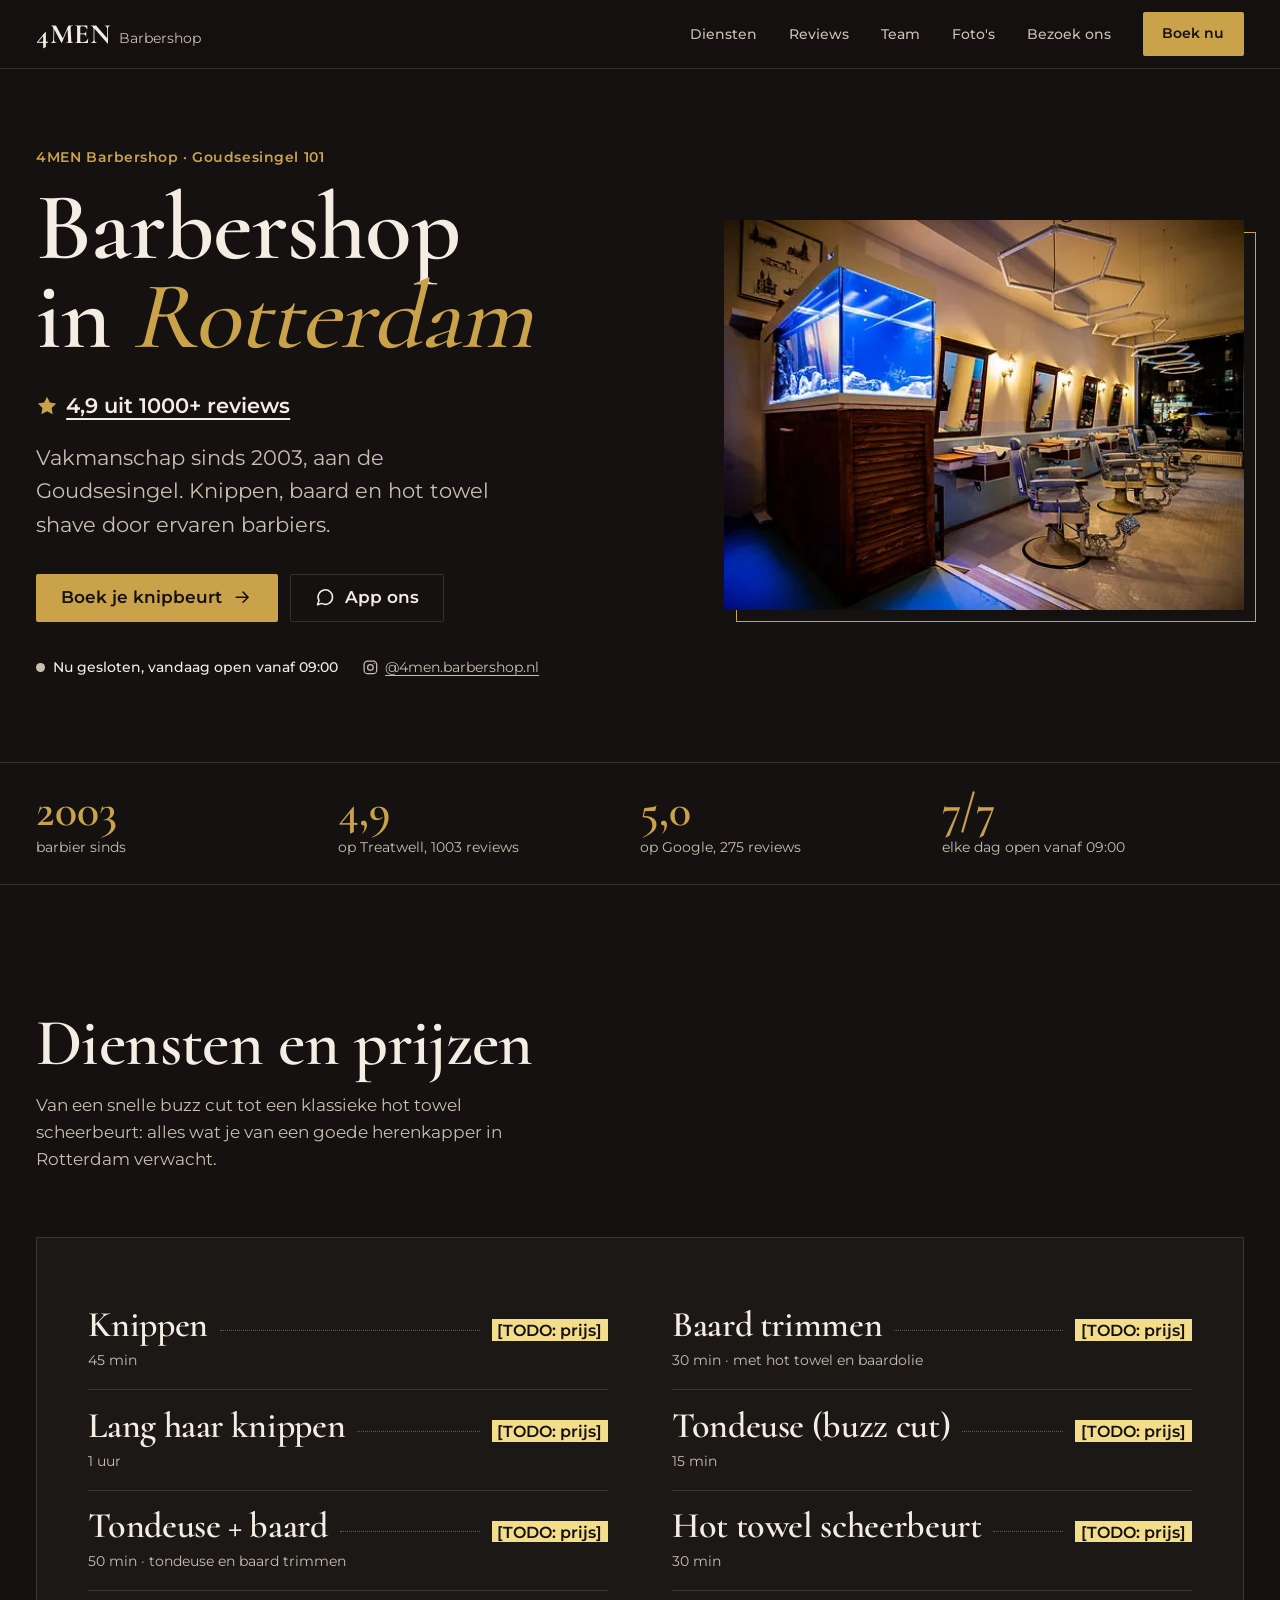
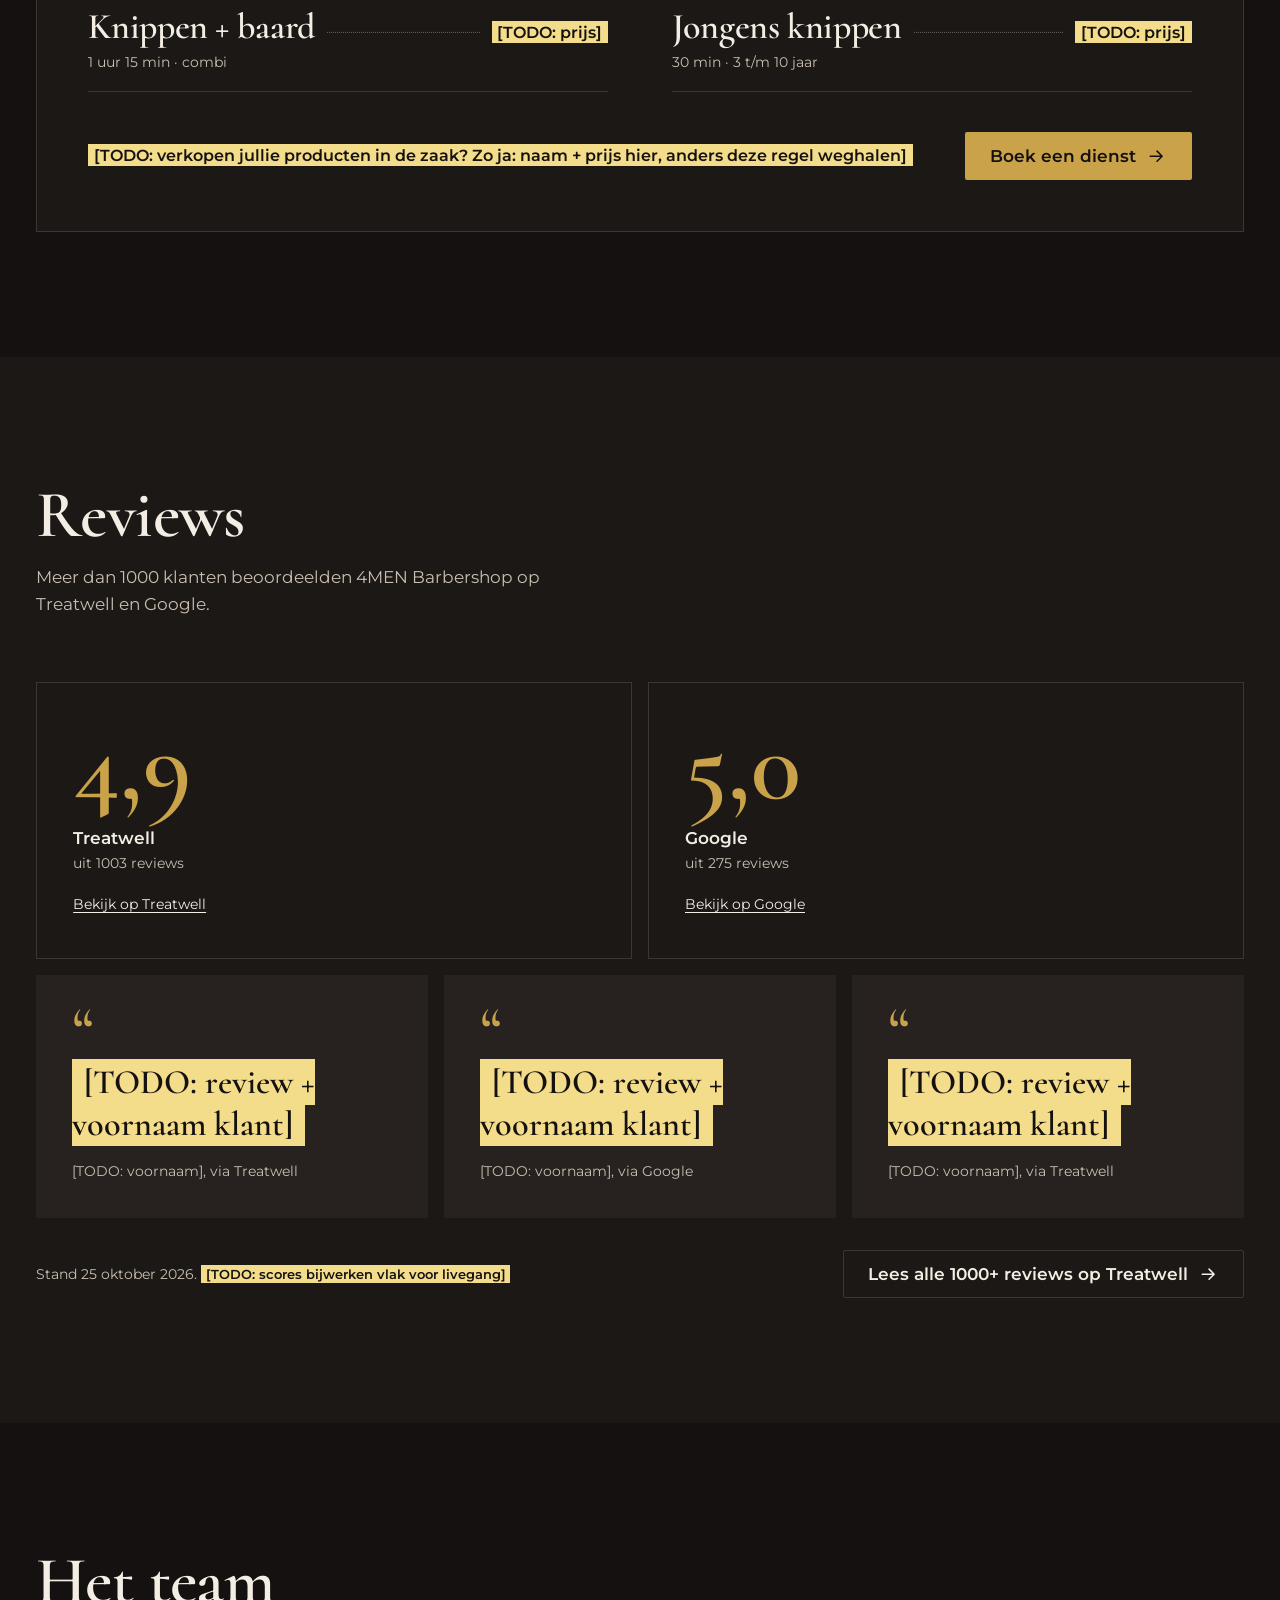
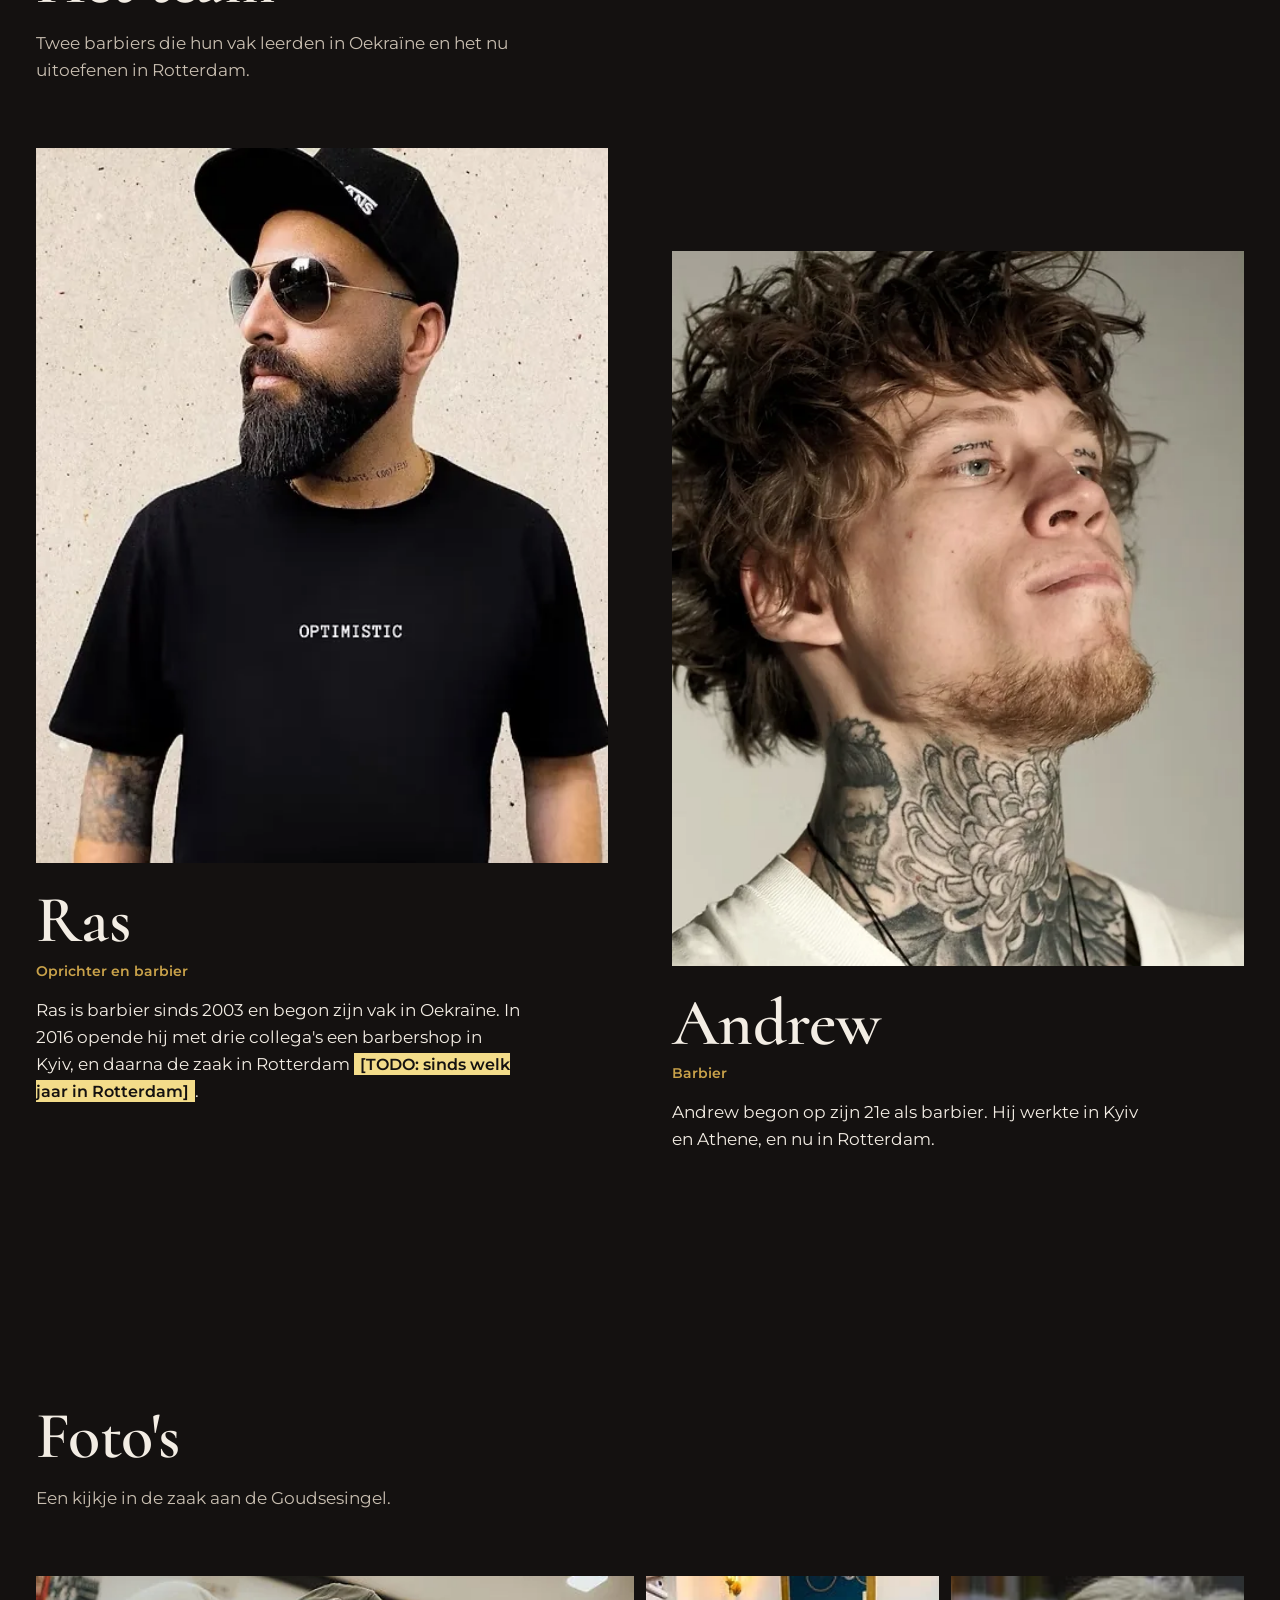
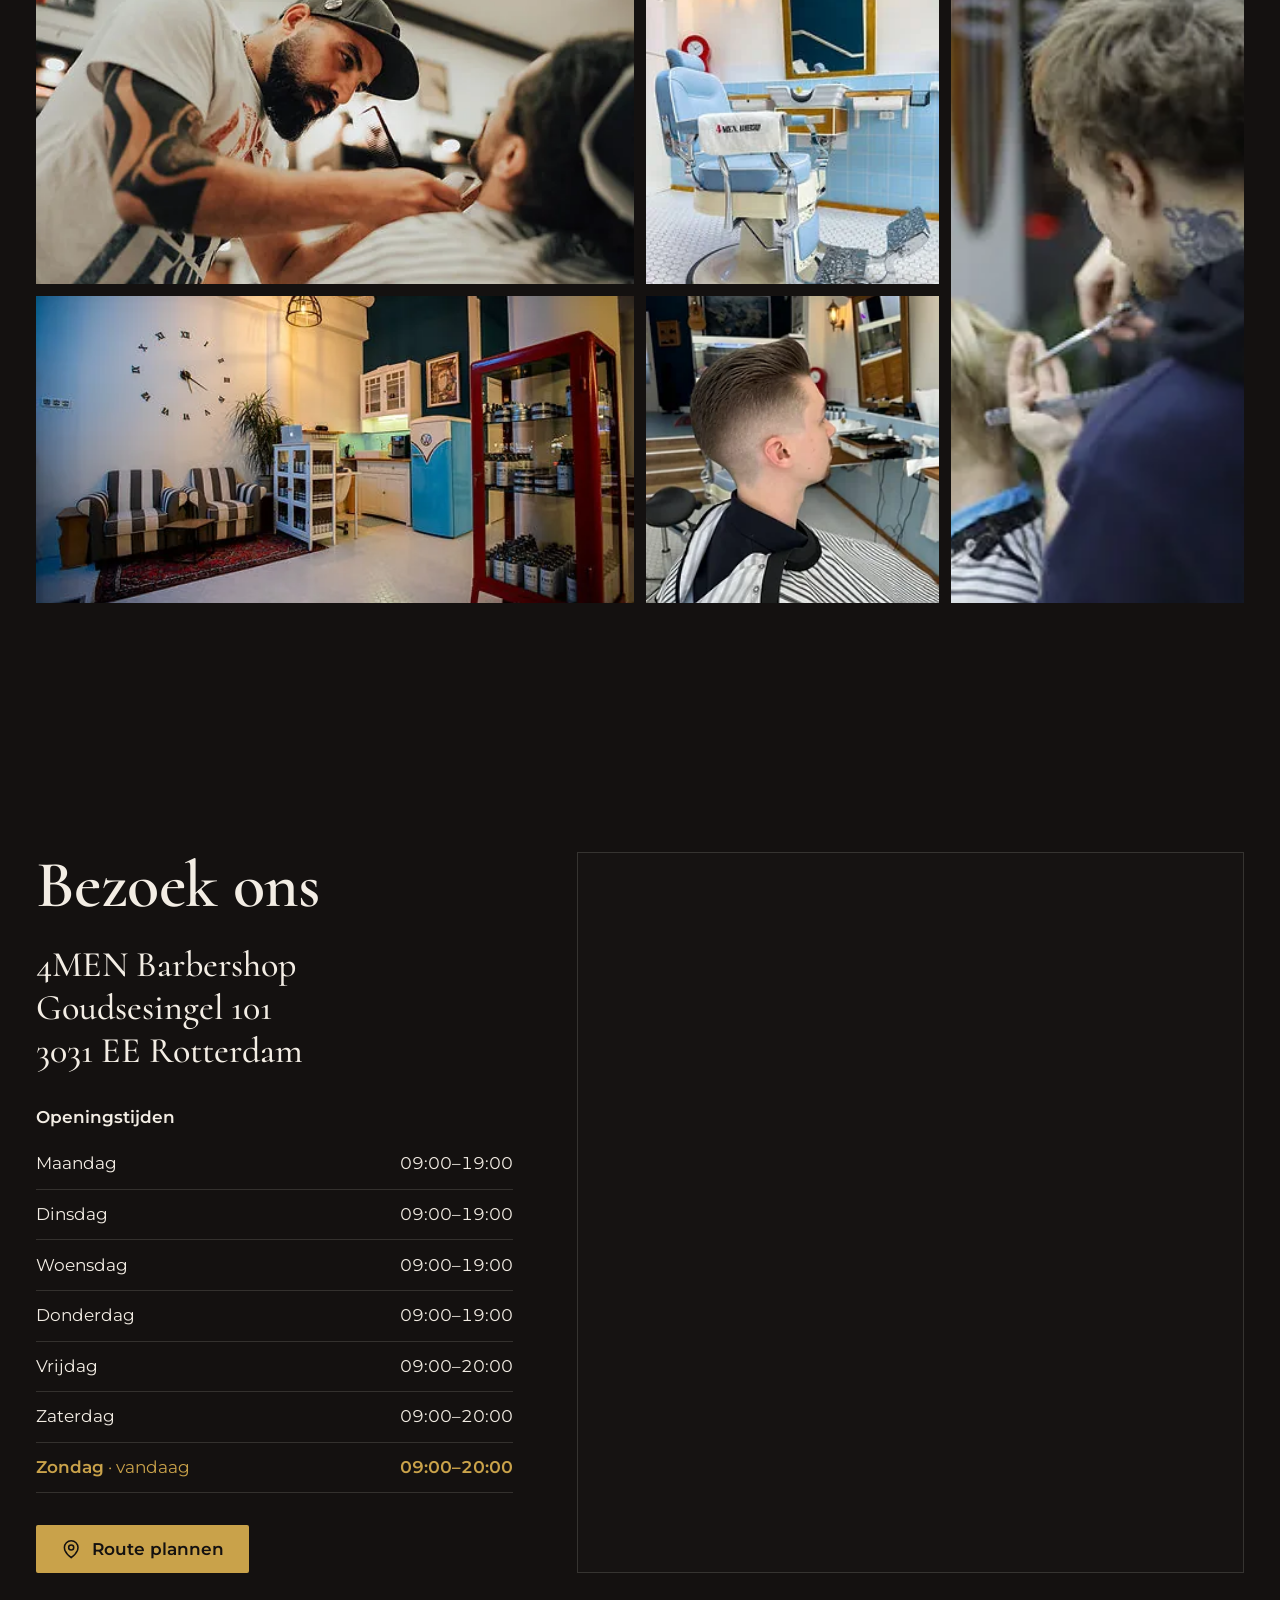
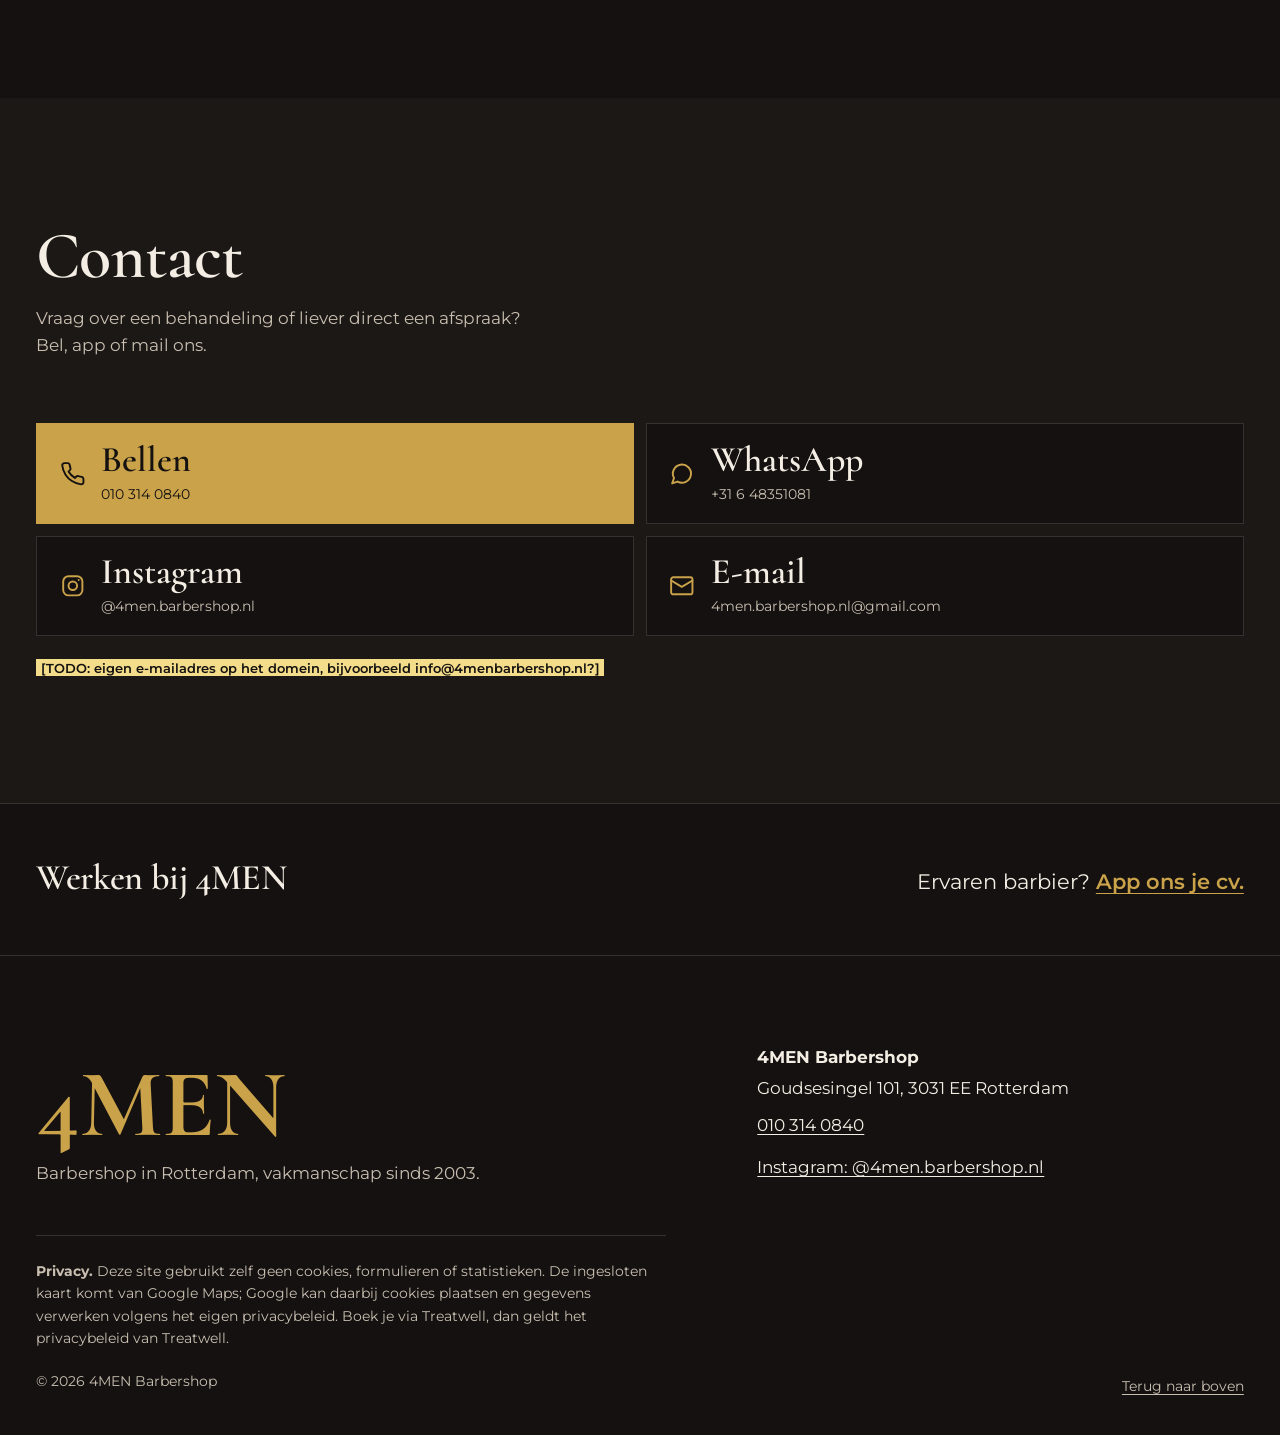
==== 4men-barbershop/index.html @ 7f497d45 "Add 4MEN Barbershop one-pager (dark/gold, static, Dutch, noindex) New standalone site for 4MEN Barbe" ====
<!doctype html>
<html lang="nl">
<head>
<meta charset="utf-8">
<meta name="viewport" content="width=device-width, initial-scale=1">
<!-- DEMO: verwijder deze regel pas als de eigenaar akkoord is en de site live gaat op 4menbarbershop.nl -->
<meta name="robots" content="noindex">
<title>Barbershop Rotterdam | 4MEN Barbershop Goudsesingel</title>
<meta name="description" content="Barbershop aan de Goudsesingel in Rotterdam. Knippen, baard trimmen en hot towel shave. ★ 4,9 uit 1000+ reviews. Elke dag open, boek direct online.">
<link rel="canonical" href="https://www.4menbarbershop.nl/">
<meta property="og:type" content="website">
<meta property="og:url" content="https://www.4menbarbershop.nl/">
<meta property="og:title" content="4MEN Barbershop – Barbershop in Rotterdam">
<meta property="og:description" content="Knippen, baard en hot towel shave aan de Goudsesingel. ★ 4,9 uit 1000+ reviews.">
<meta property="og:image" content="https://www.4menbarbershop.nl/img/og.jpg">
<meta property="og:locale" content="nl_NL">
<meta name="theme-color" content="#141110">
<link rel="icon" href="data:image/svg+xml,%3Csvg xmlns='http://www.w3.org/2000/svg' viewBox='0 0 32 32'%3E%3Crect width='32' height='32' fill='%23141110'/%3E%3Ctext x='16' y='24' font-family='serif' font-size='22' font-weight='700' fill='%23c9a24a' text-anchor='middle'%3E4%3C/text%3E%3C/svg%3E">
<link rel="preload" href="fonts/cormorant-latin.woff2" as="font" type="font/woff2" crossorigin>
<link rel="preload" href="fonts/montserrat-latin.woff2" as="font" type="font/woff2" crossorigin>
<link rel="preload" href="img/hero.webp" as="image" type="image/webp" fetchpriority="high">
<script type="application/ld+json">
{
  "@context": "https://schema.org",
  "@type": "HairSalon",
  "name": "4MEN Barbershop",
  "url": "https://www.4menbarbershop.nl/",
  "image": "https://www.4menbarbershop.nl/img/og.jpg",
  "telephone": "+31103140840",
  "email": "4men.barbershop.nl@gmail.com",
  "address": {
    "@type": "PostalAddress",
    "streetAddress": "Goudsesingel 101",
    "postalCode": "3031 EE",
    "addressLocality": "Rotterdam",
    "addressCountry": "NL"
  },
  "openingHoursSpecification": [
    {
      "@type": "OpeningHoursSpecification",
      "dayOfWeek": ["Monday", "Tuesday", "Wednesday", "Thursday"],
      "opens": "09:00",
      "closes": "19:00"
    },
    {
      "@type": "OpeningHoursSpecification",
      "dayOfWeek": ["Friday", "Saturday", "Sunday"],
      "opens": "09:00",
      "closes": "20:00"
    }
  ],
  "sameAs": [
    "https://www.instagram.com/4men.barbershop.nl/",
    "https://www.treatwell.nl/en/place/4men-barbershop/"
  ]
}
</script>
<style>
@font-face {
  font-family: "Cormorant";
  font-style: normal;
  font-weight: 500 700;
  font-display: swap;
  src: url(fonts/cormorant-latin.woff2) format("woff2");
}
@font-face {
  font-family: "Montserrat";
  font-style: normal;
  font-weight: 400 700;
  font-display: swap;
  src: url(fonts/montserrat-latin.woff2) format("woff2");
}

:root {
  color-scheme: dark;
  /* primitive */
  --stone-950: #141110;
  --stone-900: #1c1816;
  --stone-800: #27221f;
  --stone-700: #3a332e;
  --cream-50: #f3ede4;
  --cream-300: #c9bfb1;
  --gold-400: #d4ad55;
  --gold-500: #c9a24a;
  --gold-600: #b38b34;
  --todo: #f3dc8a;

  /* semantic */
  --color-background: var(--stone-950);
  --color-surface: var(--stone-900);
  --color-surface-2: var(--stone-800);
  --color-border: rgb(243 237 228 / 0.14);
  --color-foreground: var(--cream-50);
  --color-muted-foreground: var(--cream-300);
  --color-accent: var(--gold-500);
  --color-accent-hover: var(--gold-400);
  --color-on-accent: var(--stone-950);

  --font-heading: "Cormorant", "Cormorant Garamond", Georgia, serif;
  --font-body: "Montserrat", ui-sans-serif, system-ui, -apple-system, "Segoe UI", Roboto, sans-serif;

  --text-sm: 0.875rem;
  --text-base: clamp(1rem, 0.96rem + 0.2vw, 1.0625rem);
  --text-lg: clamp(1.125rem, 1.05rem + 0.35vw, 1.3125rem);
  --text-h3: clamp(1.75rem, 1.5rem + 1vw, 2.25rem);
  --text-h2: clamp(2.5rem, 1.9rem + 2.8vw, 4.5rem);
  --text-h1: clamp(3.25rem, 2rem + 5vw, 6.25rem);

  --space-page: clamp(1rem, 0.5rem + 2.2vw, 2.5rem);
  --space-section: clamp(4.5rem, 3rem + 6vw, 8.5rem);
  --header-h: 4.25rem;
  --radius: 2px;
  --ease: cubic-bezier(0.22, 0.61, 0.36, 1);
}

*, *::before, *::after { box-sizing: border-box; }
html { -webkit-text-size-adjust: 100%; scroll-behavior: smooth; scroll-padding-top: var(--header-h); }
body {
  margin: 0;
  background: var(--color-background);
  color: var(--color-foreground);
  font-family: var(--font-body);
  font-size: var(--text-base);
  line-height: 1.6;
  -webkit-font-smoothing: antialiased;
  overflow-x: clip;
}
img, iframe { display: block; max-width: 100%; }
img { height: auto; }
h1, h2, h3, p, figure, blockquote, table { margin: 0; }
h1, h2, h3 { font-family: var(--font-heading); font-weight: 600; line-height: 1; letter-spacing: -0.01em; text-wrap: balance; }
a { color: inherit; text-underline-offset: 0.2em; text-decoration-thickness: 1px; }
a:hover { color: var(--color-accent-hover); }
:focus-visible { outline: 2px solid var(--color-accent); outline-offset: 3px; }
::selection { background: var(--color-accent); color: var(--color-on-accent); }

.container { width: 100%; max-width: 80rem; margin-inline: auto; padding-inline: var(--space-page); }
.section { padding-block: var(--space-section); }
.section-head { display: grid; gap: 1rem; margin-bottom: clamp(2.5rem, 5vw, 4rem); }
.section-head p { color: var(--color-muted-foreground); max-width: 46ch; }
.kicker { color: var(--color-accent); font-size: var(--text-sm); font-weight: 600; letter-spacing: 0.04em; }
.h2 { font-size: var(--text-h2); }
.gold { color: var(--color-accent); }
.todo { background: var(--todo); color: var(--stone-950); padding: 0.05em 0.35em; font-weight: 600; font-size: 0.95em; }
.skip {
  position: absolute; left: var(--space-page); top: -4rem; z-index: 50;
  background: var(--color-accent); color: var(--color-on-accent); padding: 0.75rem 1rem; font-weight: 600;
}
.skip:focus { top: 0.5rem; }
.icon { width: 1.2em; height: 1.2em; flex: none; }

/* Buttons */
.btn {
  display: inline-flex; align-items: center; justify-content: center; gap: 0.6em;
  min-height: 3rem; padding: 0.8rem 1.5rem;
  font: inherit; font-size: var(--text-base); font-weight: 600; line-height: 1.1; text-decoration: none;
  border: 1px solid transparent; border-radius: var(--radius); cursor: pointer;
  transition: background-color 200ms var(--ease), color 200ms var(--ease), border-color 200ms var(--ease), transform 150ms var(--ease);
}
.btn:active { transform: scale(0.98); }
.btn-primary { background: var(--color-accent); color: var(--color-on-accent); }
.btn-primary:hover { background: var(--color-accent-hover); color: var(--color-on-accent); }
.btn-outline { border-color: var(--color-border); color: var(--color-foreground); background: transparent; }
.btn-outline:hover { border-color: var(--color-accent); color: var(--color-accent); }

/* 1. Header */
.site-header {
  position: sticky; top: 0; z-index: 40;
  background: rgb(20 17 16 / 0.96);
  border-bottom: 1px solid var(--color-border);
}
.site-header .container { display: flex; align-items: center; justify-content: space-between; gap: 1rem; min-height: var(--header-h); }
.logo { display: inline-flex; align-items: baseline; gap: 0.45rem; text-decoration: none; white-space: nowrap; }
.logo b { font-family: var(--font-heading); font-size: 1.75rem; font-weight: 700; letter-spacing: 0.02em; color: var(--color-foreground); }
.logo span { font-size: var(--text-sm); color: var(--color-muted-foreground); }
.logo:hover b { color: var(--color-accent); }
.nav { display: none; gap: 2rem; font-size: var(--text-sm); font-weight: 500; }
.nav a { text-decoration: none; padding-block: 0.75rem; color: var(--color-muted-foreground); }
.nav a:hover { color: var(--color-foreground); }
.header-actions { display: flex; align-items: center; gap: 2rem; }
.header-actions .btn { min-height: 2.75rem; padding: 0.6rem 1.15rem; font-size: var(--text-sm); }
@media (min-width: 60rem) { .nav { display: flex; } }

/* 2. Hero */
.hero { padding-block: clamp(2.5rem, 6vw, 6rem) clamp(3.5rem, 6vw, 6rem); }
.hero-grid { display: grid; gap: clamp(2.5rem, 5vw, 4rem); align-items: center; }
.hero h1 { font-size: var(--text-h1); line-height: 0.92; margin-top: 1rem; }
.hero h1 em { font-style: italic; font-weight: 500; color: var(--color-accent); }
.rating {
  display: inline-flex; align-items: center; gap: 0.5rem; margin-top: 1.75rem;
  font-weight: 600; font-size: var(--text-lg); text-decoration: none;
}
.rating .stars { display: inline-flex; color: var(--color-accent); }
.rating .stars svg { width: 1.05em; height: 1.05em; }
.rating span { text-decoration: underline; text-underline-offset: 0.25em; }
.hero-lead { font-size: var(--text-lg); color: var(--color-muted-foreground); max-width: 34ch; margin-top: 1rem; }
.hero-actions { display: flex; flex-wrap: wrap; gap: 0.75rem; margin-top: 2rem; }
.hero-actions .btn { flex: 1 1 13rem; }
.hero-meta { display: flex; flex-wrap: wrap; gap: 0.5rem 1.5rem; margin-top: 1.75rem; font-size: var(--text-sm); color: var(--color-muted-foreground); }
.hero-meta a { display: inline-flex; align-items: center; gap: 0.4rem; padding-block: 0.4rem; }
.status { display: inline-flex; align-items: center; gap: 0.5rem; padding-block: 0.4rem; color: var(--color-foreground); font-weight: 500; }
.status::before { content: ""; width: 0.55rem; height: 0.55rem; border-radius: 50%; background: var(--color-muted-foreground); }
.status[data-open="true"]::before { background: #6fbf73; }
.hero-photo { position: relative; margin: 0; }
.hero-photo::before {
  content: ""; position: absolute; inset: 0.75rem -0.75rem -0.75rem 0.75rem;
  border: 1px solid var(--color-accent); pointer-events: none;
}
.hero-photo img { position: relative; width: 100%; aspect-ratio: 4 / 3; object-fit: cover; background: var(--color-surface); }
@media (min-width: 60rem) {
  .hero-grid { grid-template-columns: 1.2fr 1fr; }
  .hero-actions .btn { flex: 0 0 auto; }
}

/* Facts strip */
.facts { border-block: 1px solid var(--color-border); }
.facts ul { list-style: none; margin: 0 auto; padding-block: 0; display: grid; grid-template-columns: repeat(2, 1fr); }
.facts li { padding: 1.5rem 0.75rem 1.5rem 0; }
.facts strong { display: block; font-family: var(--font-heading); font-size: clamp(2rem, 1.6rem + 1.6vw, 3rem); font-weight: 600; line-height: 1; color: var(--color-accent); }
.facts span { font-size: var(--text-sm); color: var(--color-muted-foreground); }
@media (min-width: 48rem) { .facts ul { grid-template-columns: repeat(4, 1fr); } }

/* 3. Services: price board */
.services-board { background: var(--color-surface); padding: clamp(1.5rem, 4vw, 3.5rem); border: 1px solid var(--color-border); }
.price-list { list-style: none; margin: 0; padding: 0; display: grid; column-gap: clamp(2rem, 5vw, 4.5rem); }
.price-list li { padding-block: 1.1rem; border-bottom: 1px solid var(--color-border); }
.price-row { display: flex; align-items: baseline; gap: 0.75rem; }
.price-row h3 { font-size: var(--text-h3); }
.price-row .leader { flex: 1; border-bottom: 1px dotted rgb(243 237 228 / 0.35); transform: translateY(-0.3em); min-width: 1.5rem; }
.price-row .price { white-space: nowrap; font-weight: 600; }
.price-list .duration { color: var(--color-muted-foreground); font-size: var(--text-sm); margin-top: 0.3rem; }
.price-list .extra { color: var(--color-muted-foreground); font-size: var(--text-sm); }
.services-foot { display: flex; flex-wrap: wrap; align-items: center; justify-content: space-between; gap: 1.25rem 2rem; margin-top: 2.5rem; }
@media (min-width: 60rem) { .price-list { grid-template-columns: 1fr 1fr; } }
@media (max-width: 30rem) { .price-row { flex-wrap: wrap; } .price-row .leader { display: none; } .price-row .price { margin-left: auto; } }

/* 4. Reviews */
.reviews { background: var(--color-surface); }
.scores { display: grid; grid-template-columns: 1fr 1fr; gap: 1rem; }
.score { border: 1px solid var(--color-border); padding: clamp(1.25rem, 3vw, 2.25rem); }
.score-num { font-family: var(--font-heading); font-size: clamp(3.5rem, 2.5rem + 5vw, 6.5rem); font-weight: 600; line-height: 0.9; color: var(--color-accent); }
.score-src { font-weight: 600; margin-top: 0.75rem; }
.score-count { color: var(--color-muted-foreground); font-size: var(--text-sm); }
.score a { display: inline-block; margin-top: 0.75rem; font-size: var(--text-sm); padding-block: 0.4rem; }
.quotes { display: grid; gap: 1rem; margin-top: 1rem; }
.quote { background: var(--color-surface-2); padding: clamp(1.5rem, 3vw, 2.25rem); }
.quote::before { content: "\201C"; display: block; font-family: var(--font-heading); font-size: 4rem; line-height: 0.6; color: var(--color-accent); margin-bottom: 0.75rem; }
.quote blockquote { font-family: var(--font-heading); font-size: var(--text-h3); line-height: 1.15; }
.quote figcaption { margin-top: 1rem; font-size: var(--text-sm); color: var(--color-muted-foreground); }
.reviews-foot { display: flex; flex-wrap: wrap; align-items: center; justify-content: space-between; gap: 1rem; margin-top: 2rem; }
.reviews-foot p { font-size: var(--text-sm); color: var(--color-muted-foreground); }
@media (min-width: 52rem) { .quotes { grid-template-columns: repeat(3, 1fr); } }

/* 5. Team */
.team-grid { display: grid; gap: clamp(2.5rem, 5vw, 4rem); }
.member img { width: 100%; aspect-ratio: 4 / 5; object-fit: cover; background: var(--color-surface); filter: saturate(0.9); transition: filter 400ms var(--ease); }
.member:hover img { filter: saturate(1.05); }
.member h3 { font-size: var(--text-h2); margin-top: 1.5rem; }
.member .role { color: var(--color-accent); font-weight: 600; font-size: var(--text-sm); margin-top: 0.4rem; }
.member p:not(.role) { margin-top: 0.9rem; max-width: 44ch; }
@media (min-width: 48rem) {
  .team-grid { grid-template-columns: 1fr 1fr; }
  .member:nth-child(2) { margin-top: clamp(3rem, 8vw, 7rem); }
}

/* 6. Photos */
.gallery {
  list-style: none; margin: 0; padding: 0;
  display: grid; grid-template-columns: repeat(2, 1fr); grid-auto-rows: clamp(11rem, 56vw, 16rem); gap: 0.5rem;
  grid-template-areas: "trim trim" "chair cut" "fade cut" "lounge lounge";
}
.gallery li { overflow: hidden; background: var(--color-surface); }
.gallery img { width: 100%; height: 100%; object-fit: cover; transition: transform 500ms var(--ease); }
.gallery li:hover img { transform: scale(1.04); }
.g-trim { grid-area: trim; } .g-chair { grid-area: chair; } .g-cut { grid-area: cut; }
.g-fade { grid-area: fade; } .g-lounge { grid-area: lounge; }
@media (min-width: 52rem) {
  .gallery {
    grid-template-columns: 1fr 1fr 1fr 1fr; grid-auto-rows: clamp(13rem, 24vw, 22rem); gap: 0.75rem;
    grid-template-areas: "trim trim chair cut" "lounge lounge fade cut";
  }
}

/* 7. Visit */
.visit-grid { display: grid; gap: clamp(2.5rem, 5vw, 4rem); }
.address { margin-top: 1.5rem; font-style: normal; font-family: var(--font-heading); font-size: var(--text-h3); line-height: 1.2; }
.hours { width: 100%; border-collapse: collapse; margin-top: 2rem; }
.hours caption { text-align: left; font-weight: 600; padding-bottom: 0.5rem; }
.hours th, .hours td { padding: 0.7rem 0; border-bottom: 1px solid var(--color-border); text-align: left; font-weight: 400; }
.hours td { text-align: right; font-variant-numeric: tabular-nums; }
.hours tr.today th, .hours tr.today td { color: var(--color-accent); font-weight: 600; }
.hours tr.today th::after { content: " · vandaag"; font-weight: 400; }
.visit .btn { margin-top: 2rem; }
.map { width: 100%; aspect-ratio: 4 / 3; border: 1px solid var(--color-border); background: var(--color-surface); filter: grayscale(0.4) contrast(1.05); }
@media (min-width: 60rem) {
  .visit-grid { grid-template-columns: 5fr 7fr; align-items: stretch; }
  .map { aspect-ratio: auto; height: 100%; min-height: 30rem; }
}

/* 8. Contact */
.contact { background: var(--color-surface); }
.contact-grid { display: grid; gap: 0.75rem; }
.contact-btn {
  display: flex; align-items: center; gap: 1rem; min-height: 5rem; padding: 1.1rem 1.4rem;
  border: 1px solid var(--color-border); background: var(--color-background); text-decoration: none;
  transition: border-color 200ms var(--ease), background-color 200ms var(--ease);
}
.contact-btn:hover { border-color: var(--color-accent); color: var(--color-foreground); }
.contact-btn .icon { width: 1.6rem; height: 1.6rem; color: var(--color-accent); }
.contact-btn b { display: block; font-family: var(--font-heading); font-size: var(--text-h3); font-weight: 600; line-height: 1; }
.contact-btn small { display: block; margin-top: 0.3rem; color: var(--color-muted-foreground); font-size: var(--text-sm); word-break: break-all; }
.contact-btn.primary { background: var(--color-accent); border-color: var(--color-accent); color: var(--color-on-accent); }
.contact-btn.primary .icon, .contact-btn.primary small { color: var(--color-on-accent); }
.contact-btn.primary:hover { background: var(--color-accent-hover); color: var(--color-on-accent); }
.contact .note { margin-top: 1.25rem; font-size: var(--text-sm); }
@media (min-width: 40rem) { .contact-grid { grid-template-columns: 1fr 1fr; } }

/* 9. Jobs */
.jobs { border-block: 1px solid var(--color-border); padding-block: clamp(2.5rem, 5vw, 3.5rem); }
.jobs .container { display: flex; flex-wrap: wrap; align-items: baseline; justify-content: space-between; gap: 0.75rem 2rem; }
.jobs h2 { font-size: var(--text-h3); }
.jobs p { font-size: var(--text-lg); }
.jobs a { color: var(--color-accent); font-weight: 600; }

/* 10. Footer */
.site-footer { padding-block: clamp(3.5rem, 7vw, 5.5rem) 2rem; }
.footer-grid { display: grid; gap: 2.5rem; }
.footer-brand b { font-family: var(--font-heading); font-size: clamp(3rem, 2rem + 5vw, 6rem); font-weight: 700; line-height: 0.9; color: var(--color-accent); display: block; }
.footer-brand p { margin-top: 0.75rem; color: var(--color-muted-foreground); }
.nap { font-style: normal; display: grid; gap: 0.25rem; }
.nap a { display: inline-block; padding-block: 0.35rem; }
.privacy { font-size: var(--text-sm); color: var(--color-muted-foreground); max-width: 70ch; margin-top: 3rem; padding-top: 1.5rem; border-top: 1px solid var(--color-border); }
.legal { display: flex; flex-wrap: wrap; justify-content: space-between; gap: 0.5rem 2rem; margin-top: 1.25rem; font-size: var(--text-sm); color: var(--color-muted-foreground); }
.legal a { padding-block: 0.35rem; }
@media (min-width: 52rem) { .footer-grid { grid-template-columns: 1.4fr 1fr; align-items: end; } }

/* Motion */
.js .reveal { opacity: 0; transform: translateY(20px); transition: opacity 700ms var(--ease), transform 700ms var(--ease); }
.js .reveal.in { opacity: 1; transform: none; }
@keyframes fade-up { from { opacity: 0; transform: translateY(16px); } to { opacity: 1; transform: none; } }
.hero-copy > * { animation: fade-up 700ms var(--ease) both; }
.hero-copy > :nth-child(2) { animation-delay: 60ms; }
.hero-copy > :nth-child(3) { animation-delay: 120ms; }
.hero-copy > :nth-child(4) { animation-delay: 180ms; }
.hero-copy > :nth-child(5) { animation-delay: 240ms; }
.hero-copy > :nth-child(6) { animation-delay: 300ms; }
@media (prefers-reduced-motion: reduce) {
  html { scroll-behavior: auto; }
  *, *::before, *::after { animation: none !important; transition: none !important; }
  .js .reveal { opacity: 1; transform: none; }
}
</style>
</head>
<body>
<a class="skip" href="#inhoud">Naar de inhoud</a>

<svg width="0" height="0" style="position:absolute" aria-hidden="true">
  <symbol id="i-star" viewBox="0 0 24 24"><path fill="currentColor" d="m12 2 3.1 6.3 6.9 1-5 4.9 1.2 6.8L12 17.8 5.8 21l1.2-6.8-5-4.9 6.9-1Z"/></symbol>
  <symbol id="i-phone" viewBox="0 0 24 24"><path fill="none" stroke="currentColor" stroke-width="1.8" stroke-linecap="round" stroke-linejoin="round" d="M22 16.9v3a2 2 0 0 1-2.2 2 19.8 19.8 0 0 1-8.6-3.1 19.5 19.5 0 0 1-6-6A19.8 19.8 0 0 1 2.1 4.2 2 2 0 0 1 4.1 2h3a2 2 0 0 1 2 1.7c.1 1 .4 1.9.7 2.8a2 2 0 0 1-.5 2.1L8 9.9a16 16 0 0 0 6 6l1.3-1.3a2 2 0 0 1 2.1-.4c.9.3 1.8.6 2.8.7a2 2 0 0 1 1.7 2Z"/></symbol>
  <symbol id="i-chat" viewBox="0 0 24 24"><path fill="none" stroke="currentColor" stroke-width="1.8" stroke-linecap="round" stroke-linejoin="round" d="M3 21l1.7-5A8.5 8.5 0 1 1 8 19.3Z"/></symbol>
  <symbol id="i-insta" viewBox="0 0 24 24"><g fill="none" stroke="currentColor" stroke-width="1.8" stroke-linecap="round"><rect x="3" y="3" width="18" height="18" rx="5"/><circle cx="12" cy="12" r="4"/><path d="M17.5 6.5h.01"/></g></symbol>
  <symbol id="i-mail" viewBox="0 0 24 24"><g fill="none" stroke="currentColor" stroke-width="1.8" stroke-linecap="round" stroke-linejoin="round"><rect x="2" y="4" width="20" height="16" rx="2"/><path d="m22 7-10 6L2 7"/></g></symbol>
  <symbol id="i-pin" viewBox="0 0 24 24"><g fill="none" stroke="currentColor" stroke-width="1.8" stroke-linecap="round" stroke-linejoin="round"><path d="M20 10c0 6-8 12-8 12S4 16 4 10a8 8 0 0 1 16 0Z"/><circle cx="12" cy="10" r="3"/></g></symbol>
  <symbol id="i-arrow" viewBox="0 0 24 24"><path fill="none" stroke="currentColor" stroke-width="1.8" stroke-linecap="round" stroke-linejoin="round" d="M5 12h14M13 6l6 6-6 6"/></symbol>
</svg>

<header class="site-header">
  <div class="container">
    <a class="logo" href="#top"><b>4MEN</b> <span>Barbershop</span></a>
    <div class="header-actions">
      <nav class="nav" aria-label="Secties">
        <a href="#diensten">Diensten</a>
        <a href="#reviews">Reviews</a>
        <a href="#team">Team</a>
        <a href="#fotos">Foto's</a>
        <a href="#bezoek">Bezoek ons</a>
      </nav>
      <a class="btn btn-primary" href="https://www.treatwell.nl/en/place/4men-barbershop/" rel="noopener">Boek nu</a>
    </div>
  </div>
</header>

<main id="inhoud">
  <section class="hero" id="top" aria-labelledby="titel">
    <div class="container hero-grid">
      <div class="hero-copy">
        <p class="kicker">4MEN Barbershop · Goudsesingel 101</p>
        <h1 id="titel">Barbershop in <em>Rotterdam</em></h1>
        <a class="rating" href="https://www.treatwell.nl/en/place/4men-barbershop/reviews/" rel="noopener">
          <span class="stars" aria-hidden="true"><svg><use href="#i-star"/></svg></span>
          <span>4,9 uit 1000+ reviews</span>
        </a>
        <p class="hero-lead">Vakmanschap sinds 2003, aan de Goudsesingel. Knippen, baard en hot towel shave door ervaren barbiers.</p>
        <div class="hero-actions">
          <a class="btn btn-primary" href="https://www.treatwell.nl/en/place/4men-barbershop/" rel="noopener">Boek je knipbeurt<svg class="icon" aria-hidden="true"><use href="#i-arrow"/></svg></a>
          <a class="btn btn-outline" href="https://wa.me/31648351081" rel="noopener"><svg class="icon" aria-hidden="true"><use href="#i-chat"/></svg>App ons</a>
        </div>
        <div class="hero-meta">
          <span class="status" data-status>Elke dag open vanaf 09:00</span>
          <a href="https://www.instagram.com/4men.barbershop.nl/" rel="noopener"><svg class="icon" aria-hidden="true"><use href="#i-insta"/></svg>@4men.barbershop.nl</a>
        </div>
      </div>
      <figure class="hero-photo">
        <img src="img/hero.webp" width="506" height="380" alt="Interieur van 4MEN Barbershop met een groot aquarium en een rij klassieke barbierstoelen" fetchpriority="high">
      </figure>
    </div>
  </section>

  <div class="facts" aria-label="In het kort">
    <ul class="container">
      <li><strong>2003</strong><span>barbier sinds</span></li>
      <li><strong>4,9</strong><span>op Treatwell, 1003 reviews</span></li>
      <li><strong>5,0</strong><span>op Google, 275 reviews</span></li>
      <li><strong>7/7</strong><span>elke dag open vanaf 09:00</span></li>
    </ul>
  </div>

  <section class="section" id="diensten" aria-labelledby="diensten-titel">
    <div class="container">
      <div class="section-head reveal">
        <h2 class="h2" id="diensten-titel">Diensten en prijzen</h2>
        <p>Van een snelle buzz cut tot een klassieke hot towel scheerbeurt: alles wat je van een goede herenkapper in Rotterdam verwacht.</p>
      </div>
      <div class="services-board reveal">
        <ul class="price-list">
          <li><div class="price-row"><h3>Knippen</h3><span class="leader" aria-hidden="true"></span><span class="price"><span class="todo">[TODO: prijs]</span></span></div><p class="duration">45 min</p></li>
          <li><div class="price-row"><h3>Baard trimmen</h3><span class="leader" aria-hidden="true"></span><span class="price"><span class="todo">[TODO: prijs]</span></span></div><p class="duration">30 min · met hot towel en baardolie</p></li>
          <li><div class="price-row"><h3>Lang haar knippen</h3><span class="leader" aria-hidden="true"></span><span class="price"><span class="todo">[TODO: prijs]</span></span></div><p class="duration">1 uur</p></li>
          <li><div class="price-row"><h3>Tondeuse (buzz cut)</h3><span class="leader" aria-hidden="true"></span><span class="price"><span class="todo">[TODO: prijs]</span></span></div><p class="duration">15 min</p></li>
          <li><div class="price-row"><h3>Tondeuse + baard</h3><span class="leader" aria-hidden="true"></span><span class="price"><span class="todo">[TODO: prijs]</span></span></div><p class="duration">50 min · tondeuse en baard trimmen</p></li>
          <li><div class="price-row"><h3>Hot towel scheerbeurt</h3><span class="leader" aria-hidden="true"></span><span class="price"><span class="todo">[TODO: prijs]</span></span></div><p class="duration">30 min</p></li>
          <li><div class="price-row"><h3>Knippen + baard</h3><span class="leader" aria-hidden="true"></span><span class="price"><span class="todo">[TODO: prijs]</span></span></div><p class="duration">1 uur 15 min · combi</p></li>
          <li><div class="price-row"><h3>Jongens knippen</h3><span class="leader" aria-hidden="true"></span><span class="price"><span class="todo">[TODO: prijs]</span></span></div><p class="duration">30 min · 3 t/m 10 jaar</p></li>
        </ul>
        <div class="services-foot">
          <p class="extra"><span class="todo">[TODO: verkopen jullie producten in de zaak? Zo ja: naam + prijs hier, anders deze regel weghalen]</span></p>
          <a class="btn btn-primary" href="https://www.treatwell.nl/en/place/4men-barbershop/" rel="noopener">Boek een dienst<svg class="icon" aria-hidden="true"><use href="#i-arrow"/></svg></a>
        </div>
      </div>
    </div>
  </section>

  <section class="section reviews" id="reviews" aria-labelledby="reviews-titel">
    <div class="container">
      <div class="section-head reveal">
        <h2 class="h2" id="reviews-titel">Reviews</h2>
        <p>Meer dan 1000 klanten beoordeelden 4MEN Barbershop op Treatwell en Google.</p>
      </div>
      <div class="scores reveal">
        <div class="score">
          <p class="score-num">4,9</p>
          <p class="score-src">Treatwell</p>
          <p class="score-count">uit 1003 reviews</p>
          <a href="https://www.treatwell.nl/en/place/4men-barbershop/reviews/" rel="noopener">Bekijk op Treatwell</a>
        </div>
        <div class="score">
          <p class="score-num">5,0</p>
          <p class="score-src">Google</p>
          <p class="score-count">uit 275 reviews</p>
          <a href="https://www.google.com/maps/search/?api=1&amp;query=4MEN%20Barbershop%20Goudsesingel%20101%20Rotterdam" rel="noopener">Bekijk op Google</a>
        </div>
      </div>
      <div class="quotes reveal">
        <figure class="quote">
          <blockquote><p><span class="todo">[TODO: review + voornaam klant]</span></p></blockquote>
          <figcaption>[TODO: voornaam], via Treatwell</figcaption>
        </figure>
        <figure class="quote">
          <blockquote><p><span class="todo">[TODO: review + voornaam klant]</span></p></blockquote>
          <figcaption>[TODO: voornaam], via Google</figcaption>
        </figure>
        <figure class="quote">
          <blockquote><p><span class="todo">[TODO: review + voornaam klant]</span></p></blockquote>
          <figcaption>[TODO: voornaam], via Treatwell</figcaption>
        </figure>
      </div>
      <div class="reviews-foot">
        <p>Stand 25 oktober 2026. <span class="todo">[TODO: scores bijwerken vlak voor livegang]</span></p>
        <a class="btn btn-outline" href="https://www.treatwell.nl/en/place/4men-barbershop/reviews/" rel="noopener">Lees alle 1000+ reviews op Treatwell<svg class="icon" aria-hidden="true"><use href="#i-arrow"/></svg></a>
      </div>
    </div>
  </section>

  <section class="section" id="team" aria-labelledby="team-titel">
    <div class="container">
      <div class="section-head reveal">
        <h2 class="h2" id="team-titel">Het team</h2>
        <p>Twee barbiers die hun vak leerden in Oekraïne en het nu uitoefenen in Rotterdam.</p>
      </div>
      <div class="team-grid">
        <article class="member reveal">
          <img src="img/team-ras.webp" width="482" height="602" loading="lazy" decoding="async" alt="Portret van Ras, oprichter van 4MEN Barbershop">
          <h3>Ras</h3>
          <p class="role">Oprichter en barbier</p>
          <p>Ras is barbier sinds 2003 en begon zijn vak in Oekraïne. In 2016 opende hij met drie collega's een barbershop in Kyiv, en daarna de zaak in Rotterdam <span class="todo">[TODO: sinds welk jaar in Rotterdam]</span>.</p>
        </article>
        <article class="member reveal">
          <img src="img/team-andrew.webp" width="637" height="796" loading="lazy" decoding="async" alt="Portret van Andrew, barbier bij 4MEN Barbershop">
          <h3>Andrew</h3>
          <p class="role">Barbier</p>
          <p>Andrew begon op zijn 21e als barbier. Hij werkte in Kyiv en Athene, en nu in Rotterdam.</p>
        </article>
      </div>
    </div>
  </section>

  <section class="section" id="fotos" aria-labelledby="fotos-titel">
    <div class="container">
      <div class="section-head reveal">
        <h2 class="h2" id="fotos-titel">Foto's</h2>
        <p>Een kijkje in de zaak aan de Goudsesingel.</p>
      </div>
      <ul class="gallery reveal">
        <li class="g-trim"><img src="img/foto-ras-baard.webp" width="506" height="337" loading="lazy" decoding="async" alt="Ras trimt met kam en tondeuse de baard van een klant bij 4MEN Barbershop"></li>
        <li class="g-chair"><img src="img/foto-stoel.webp" width="222" height="314" loading="lazy" decoding="async" alt="Klassieke lichtblauwe barbierstoel voor een spiegel in 4MEN Barbershop"></li>
        <li class="g-cut"><img src="img/foto-andrew-knipt.webp" width="176" height="314" loading="lazy" decoding="async" alt="Andrew knipt het haar van een klant met schaar en kam"></li>
        <li class="g-lounge"><img src="img/foto-wachtruimte.webp" width="506" height="350" loading="lazy" decoding="async" alt="Wachtruimte met gestreepte fauteuils, een grote wandklok en een rode vitrinekast"></li>
        <li class="g-fade"><img src="img/foto-fade.webp" width="235" height="314" loading="lazy" decoding="async" alt="Fade-kapsel met strakke overgang bij 4MEN Barbershop in Rotterdam"></li>
      </ul>
    </div>
  </section>

  <section class="section visit" id="bezoek" aria-labelledby="bezoek-titel">
    <div class="container visit-grid">
      <div class="reveal">
        <h2 class="h2" id="bezoek-titel">Bezoek ons</h2>
        <address class="address">4MEN Barbershop<br>Goudsesingel 101<br>3031 EE Rotterdam</address>
        <table class="hours">
          <caption>Openingstijden</caption>
          <tbody>
            <tr data-day="1"><th scope="row">Maandag</th><td>09:00–19:00</td></tr>
            <tr data-day="2"><th scope="row">Dinsdag</th><td>09:00–19:00</td></tr>
            <tr data-day="3"><th scope="row">Woensdag</th><td>09:00–19:00</td></tr>
            <tr data-day="4"><th scope="row">Donderdag</th><td>09:00–19:00</td></tr>
            <tr data-day="5"><th scope="row">Vrijdag</th><td>09:00–20:00</td></tr>
            <tr data-day="6"><th scope="row">Zaterdag</th><td>09:00–20:00</td></tr>
            <tr data-day="0"><th scope="row">Zondag</th><td>09:00–20:00</td></tr>
          </tbody>
        </table>
        <a class="btn btn-primary" href="https://www.google.com/maps/dir/?api=1&amp;destination=Goudsesingel%20101%2C%203031%20EE%20Rotterdam" rel="noopener"><svg class="icon" aria-hidden="true"><use href="#i-pin"/></svg>Route plannen</a>
      </div>
      <iframe class="map" title="Kaart: 4MEN Barbershop, Goudsesingel 101 in Rotterdam" src="https://www.google.com/maps?q=Goudsesingel%20101%2C%203031%20EE%20Rotterdam&amp;output=embed" loading="lazy" referrerpolicy="no-referrer-when-downgrade" width="800" height="600"></iframe>
    </div>
  </section>

  <section class="section contact" id="contact" aria-labelledby="contact-titel">
    <div class="container">
      <div class="section-head reveal">
        <h2 class="h2" id="contact-titel">Contact</h2>
        <p>Vraag over een behandeling of liever direct een afspraak? Bel, app of mail ons.</p>
      </div>
      <div class="contact-grid reveal">
        <a class="contact-btn primary" href="tel:+31103140840"><svg class="icon" aria-hidden="true"><use href="#i-phone"/></svg><span><b>Bellen</b><small>010 314 0840</small></span></a>
        <a class="contact-btn" href="https://wa.me/31648351081" rel="noopener"><svg class="icon" aria-hidden="true"><use href="#i-chat"/></svg><span><b>WhatsApp</b><small>+31 6 48351081</small></span></a>
        <a class="contact-btn" href="https://www.instagram.com/4men.barbershop.nl/" rel="noopener"><svg class="icon" aria-hidden="true"><use href="#i-insta"/></svg><span><b>Instagram</b><small>@4men.barbershop.nl</small></span></a>
        <a class="contact-btn" href="mailto:4men.barbershop.nl@gmail.com"><svg class="icon" aria-hidden="true"><use href="#i-mail"/></svg><span><b>E-mail</b><small>4men.barbershop.nl@gmail.com</small></span></a>
      </div>
      <p class="note"><span class="todo">[TODO: eigen e-mailadres op het domein, bijvoorbeeld info@4menbarbershop.nl?]</span></p>
    </div>
  </section>

  <section class="jobs" id="werken" aria-labelledby="werken-titel">
    <div class="container">
      <h2 id="werken-titel">Werken bij 4MEN</h2>
      <p>Ervaren barbier? <a href="https://wa.me/31648351081" rel="noopener">App ons je cv.</a></p>
    </div>
  </section>
</main>

<footer class="site-footer">
  <div class="container">
    <div class="footer-grid">
      <div class="footer-brand">
        <b>4MEN</b>
        <p>Barbershop in Rotterdam, vakmanschap sinds 2003.</p>
      </div>
      <address class="nap">
        <strong>4MEN Barbershop</strong>
        <span>Goudsesingel 101, 3031 EE Rotterdam</span>
        <a href="tel:+31103140840">010 314 0840</a>
        <a href="https://www.instagram.com/4men.barbershop.nl/" rel="noopener">Instagram: @4men.barbershop.nl</a>
      </address>
    </div>
    <p class="privacy" id="privacy"><strong>Privacy.</strong> Deze site gebruikt zelf geen cookies, formulieren of statistieken. De ingesloten kaart komt van Google Maps; Google kan daarbij cookies plaatsen en gegevens verwerken volgens het eigen privacybeleid. Boek je via Treatwell, dan geldt het privacybeleid van Treatwell.</p>
    <div class="legal">
      <span>© <span data-year>2026</span> 4MEN Barbershop</span>
      <a href="#top">Terug naar boven</a>
    </div>
  </div>
</footer>

<script>
(function () {
  document.documentElement.classList.add("js");

  // Open or closed right now, in Rotterdam time
  var parts = {};
  try {
    new Intl.DateTimeFormat("en-GB", { timeZone: "Europe/Amsterdam", weekday: "short", hour: "2-digit", minute: "2-digit", hourCycle: "h23" })
      .formatToParts(new Date()).forEach(function (p) { parts[p.type] = p.value; });
  } catch (e) { parts = {}; }
  var day = ["Sun", "Mon", "Tue", "Wed", "Thu", "Fri", "Sat"].indexOf(parts.weekday);
  if (day > -1) {
    var mins = +parts.hour * 60 + +parts.minute;
    var close = day >= 1 && day <= 4 ? 19 : 20;
    var open = mins >= 540 && mins < close * 60;
    var el = document.querySelector("[data-status]");
    el.dataset.open = open;
    el.textContent = open ? "Nu open, vandaag tot " + close + ":00"
      : mins < 540 ? "Nu gesloten, vandaag open vanaf 09:00"
      : "Nu gesloten, morgen open vanaf 09:00";
    var row = document.querySelector('tr[data-day="' + day + '"]');
    if (row) row.classList.add("today");
  }
  document.querySelector("[data-year]").textContent = new Date().getFullYear();

  // Section entrances, once
  if (!("IntersectionObserver" in window)) {
    document.querySelectorAll(".reveal").forEach(function (n) { n.classList.add("in"); });
    return;
  }
  var io = new IntersectionObserver(function (entries) {
    entries.forEach(function (e) {
      if (e.isIntersecting) { e.target.classList.add("in"); io.unobserve(e.target); }
    });
  }, { rootMargin: "0px 0px -8% 0px" });
  document.querySelectorAll(".reveal").forEach(function (n) { io.observe(n); });
})();
</script>
</body>
</html>
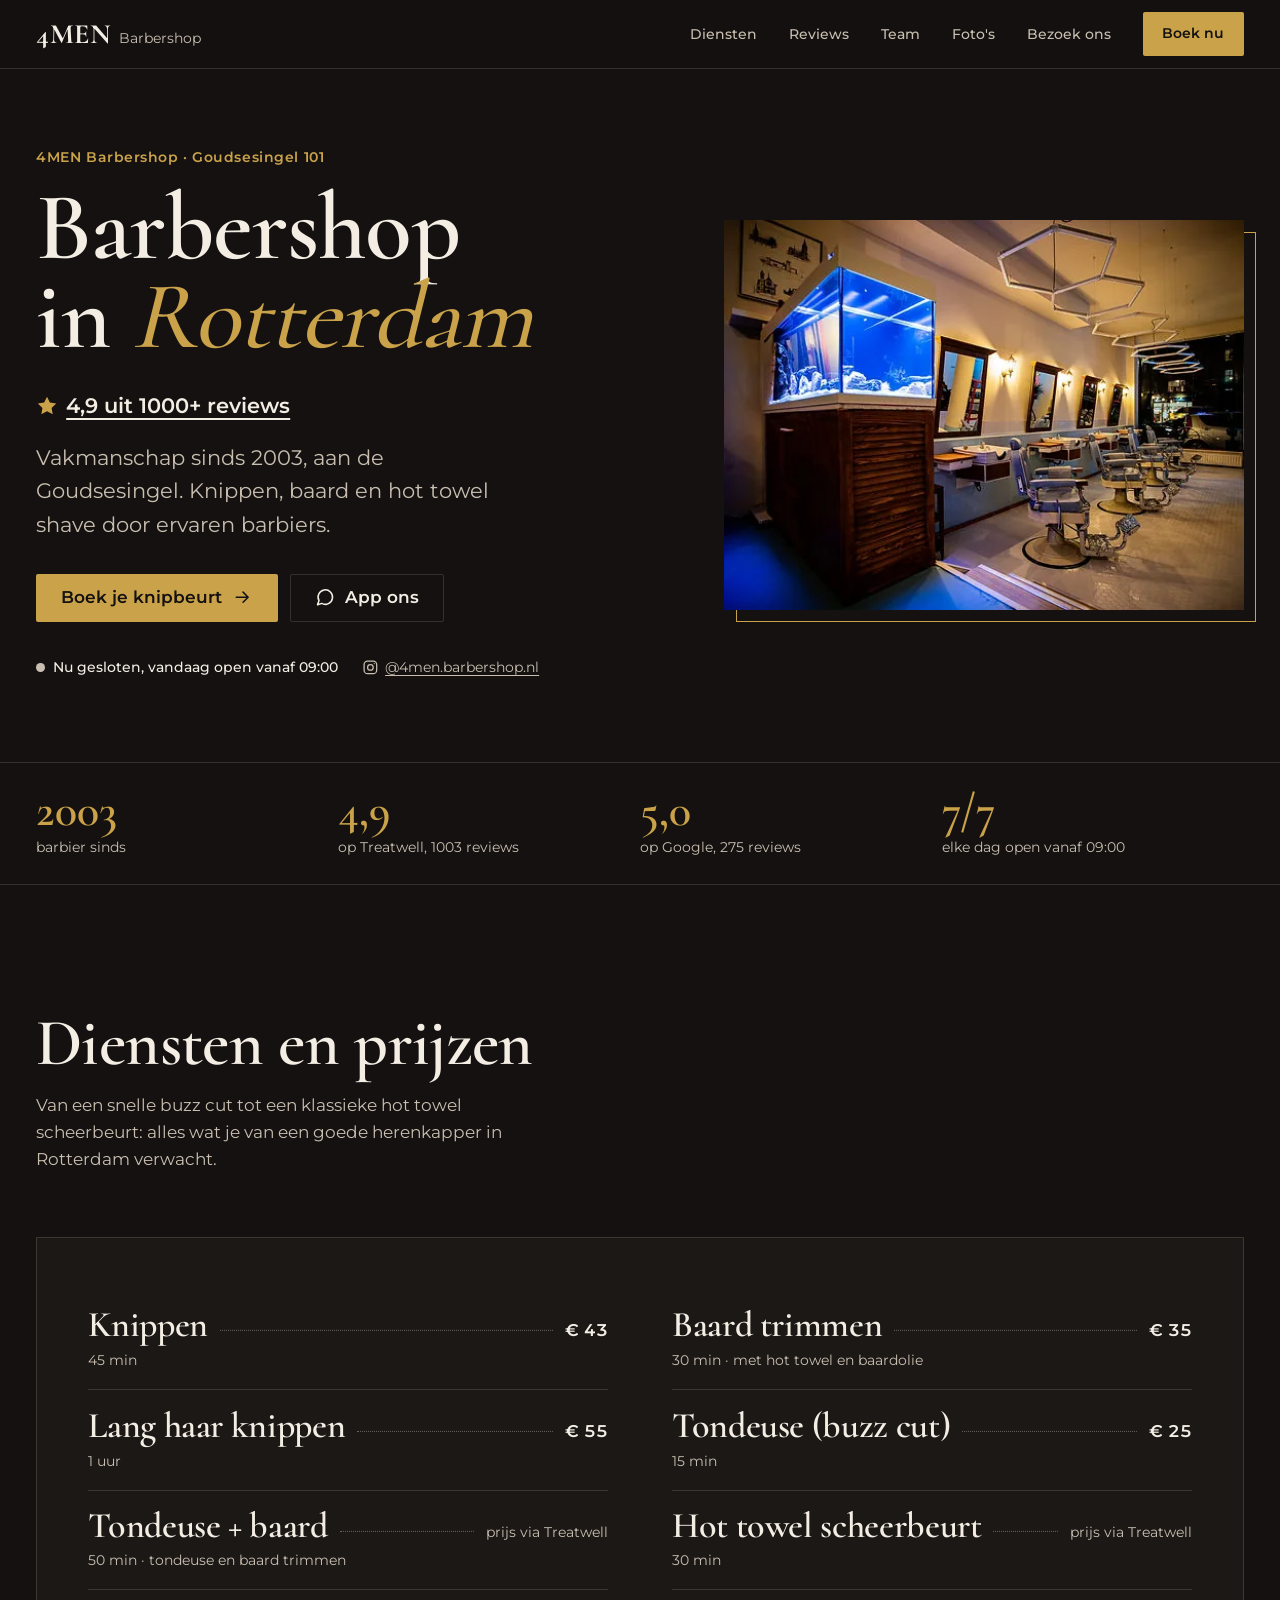
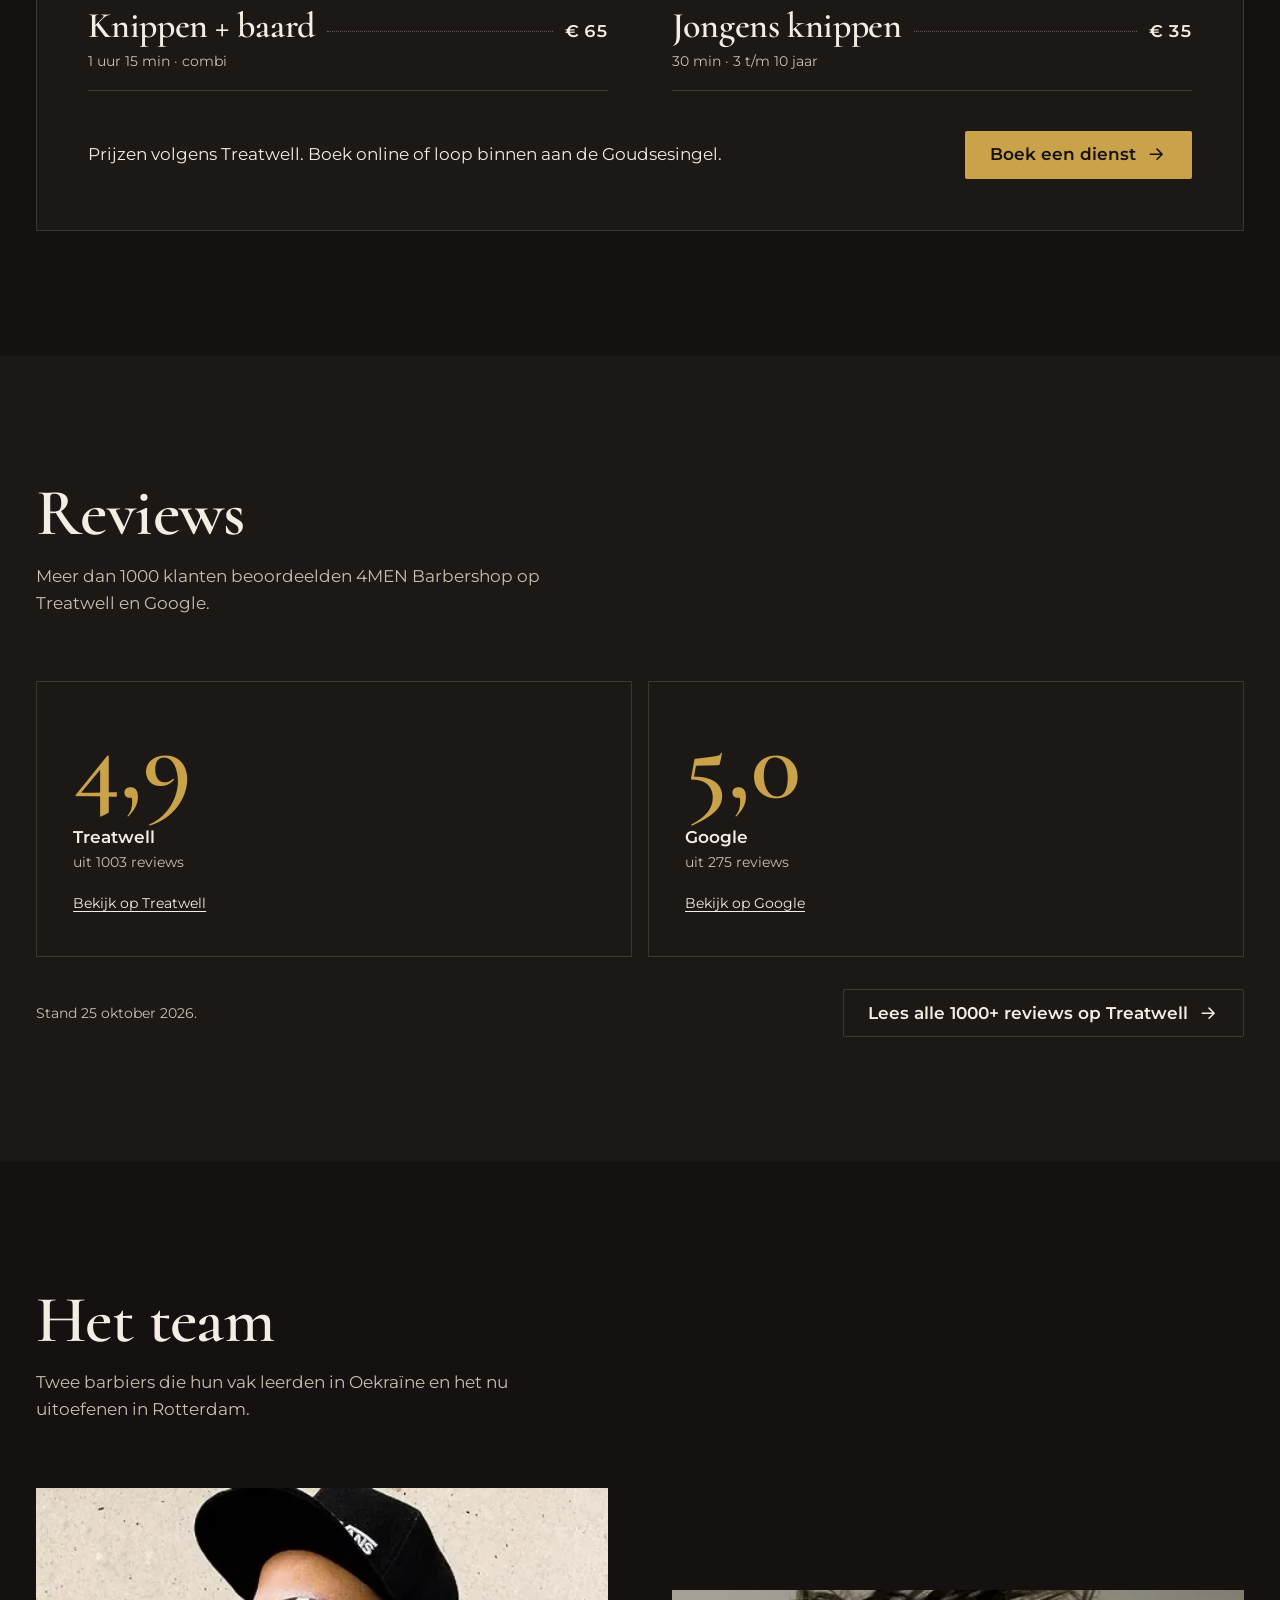
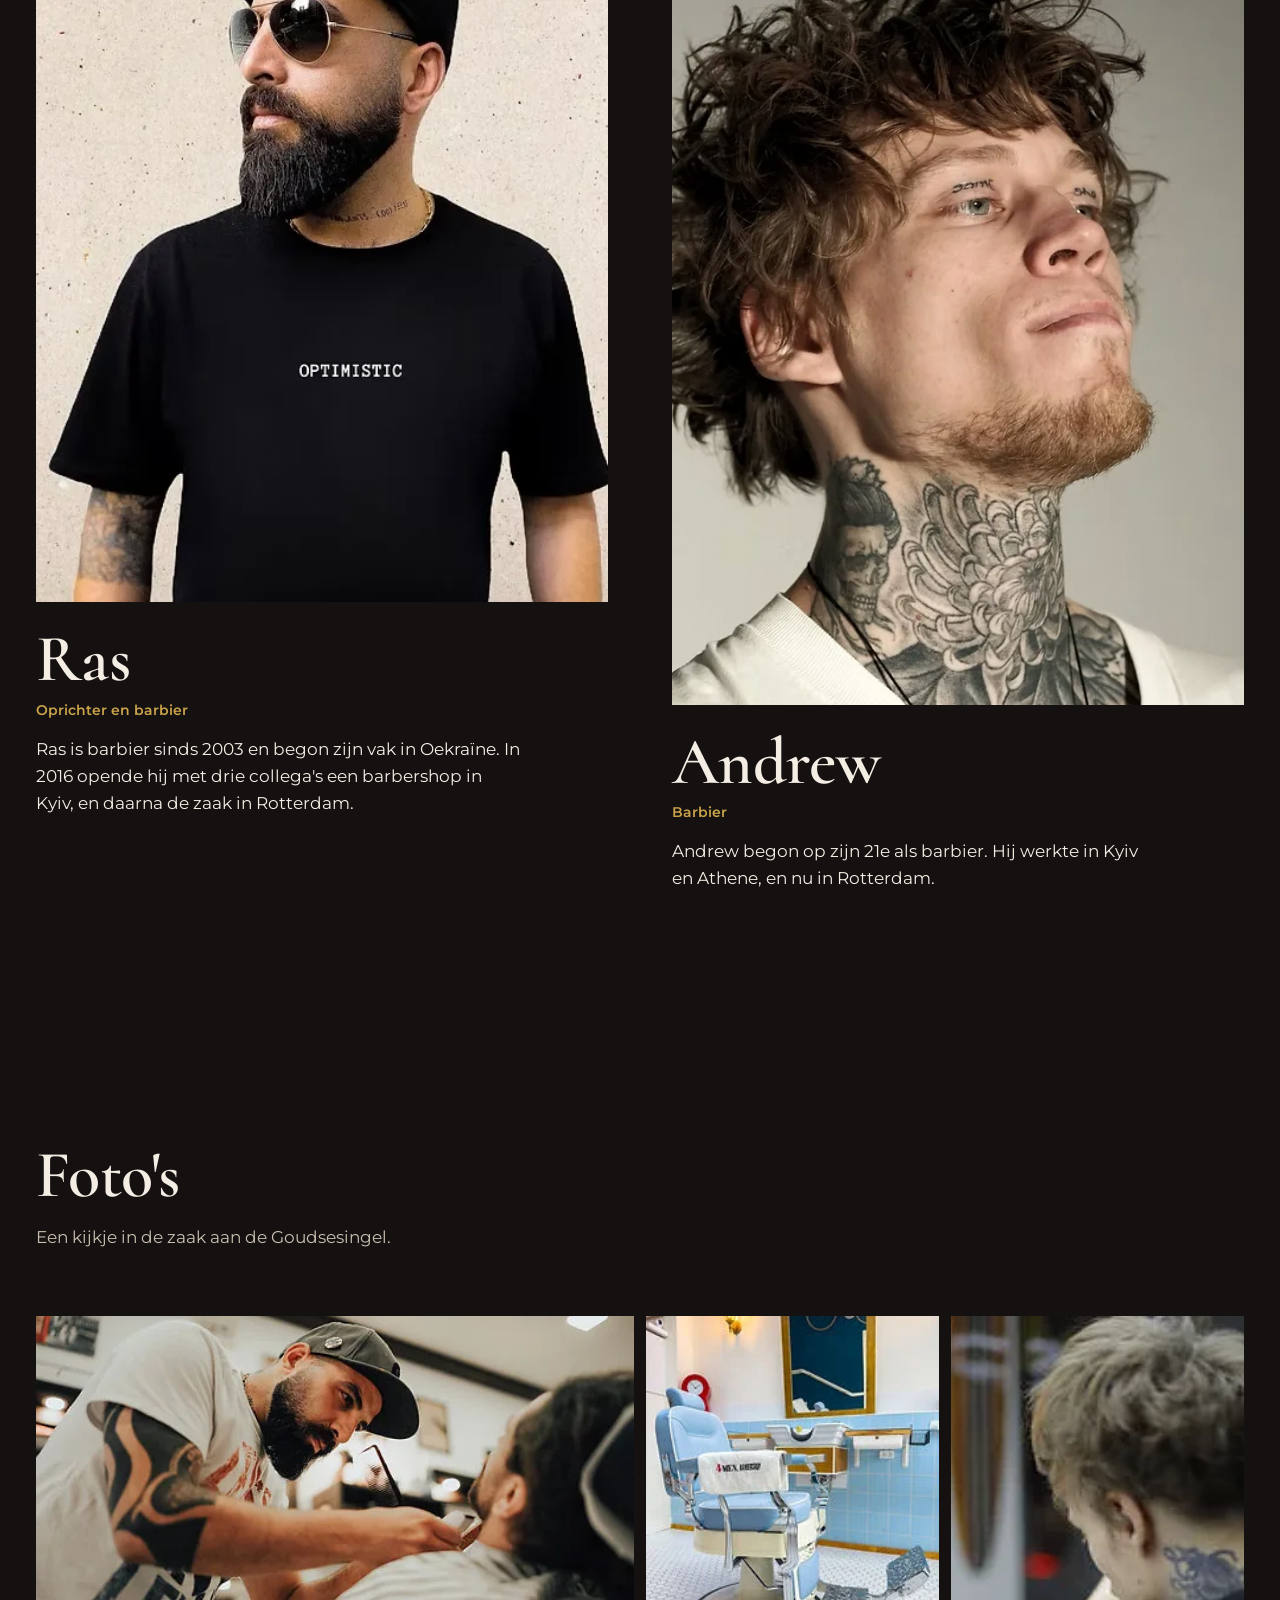
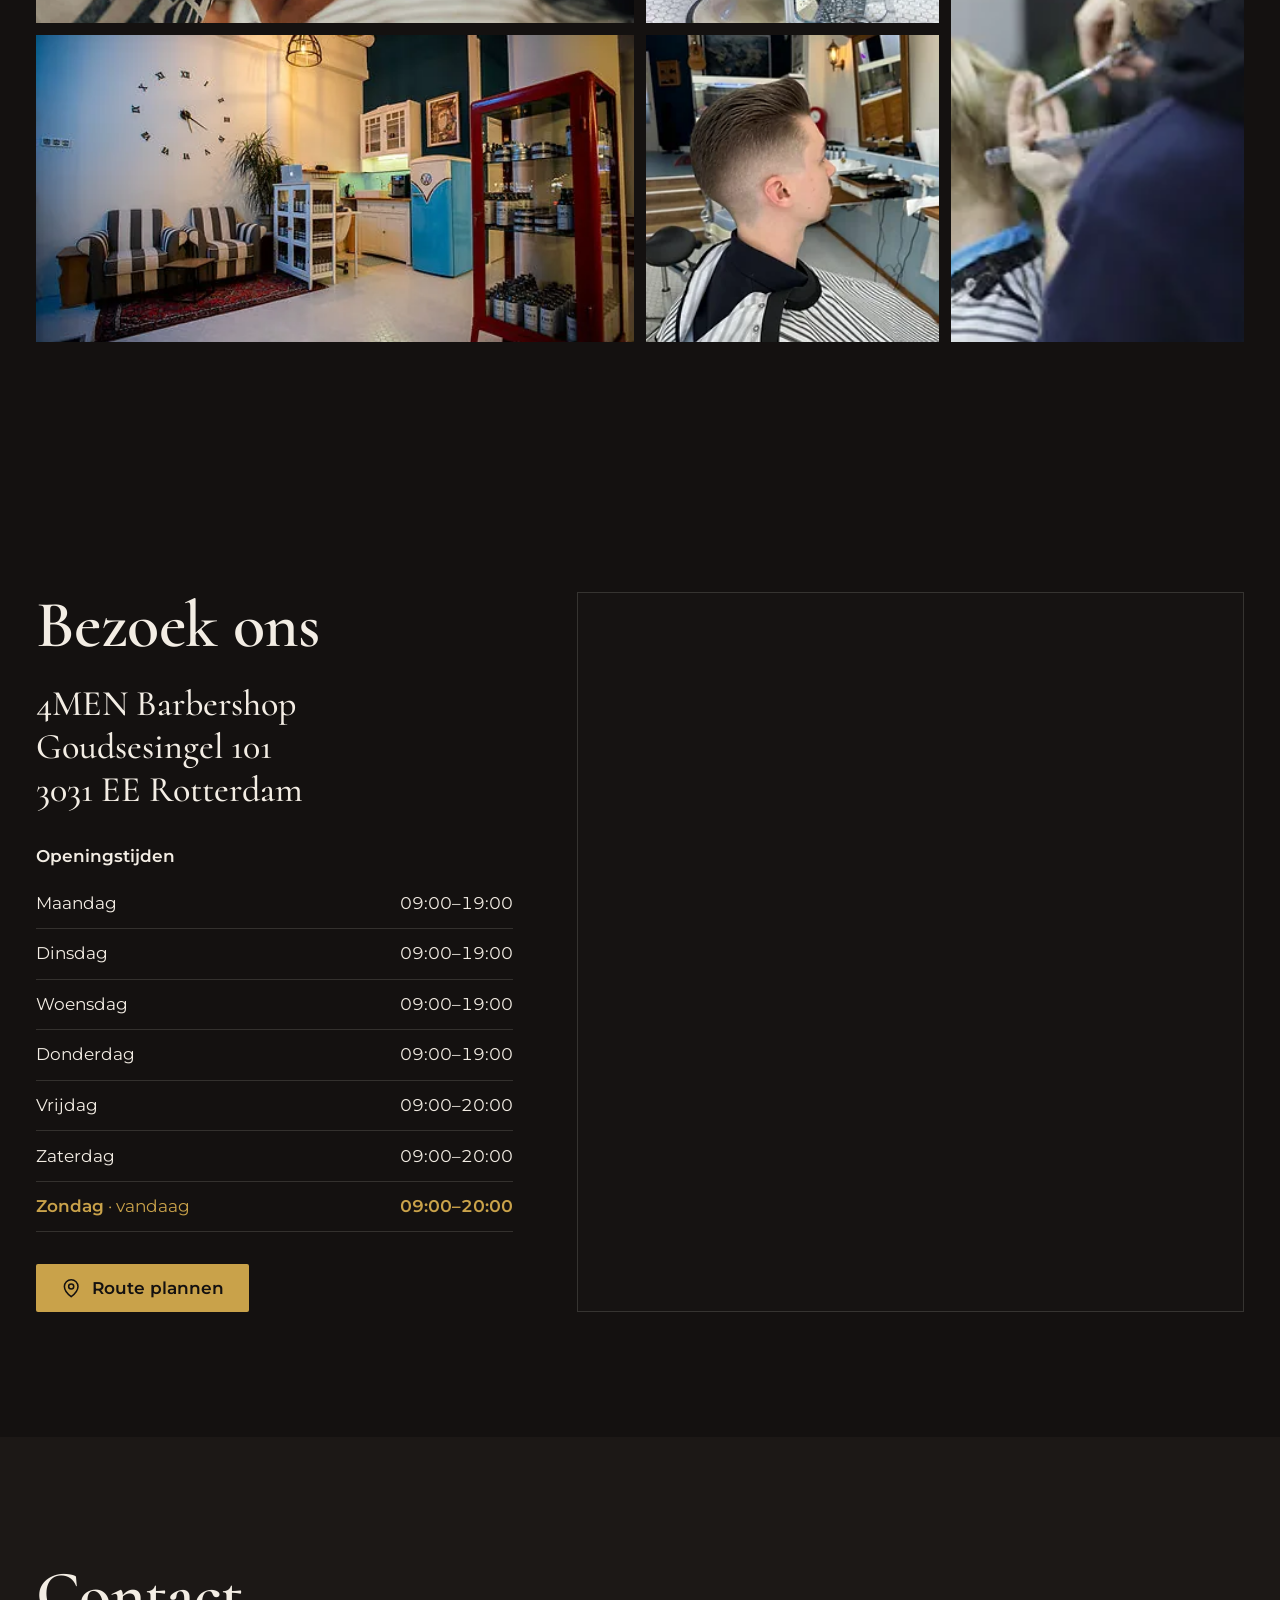
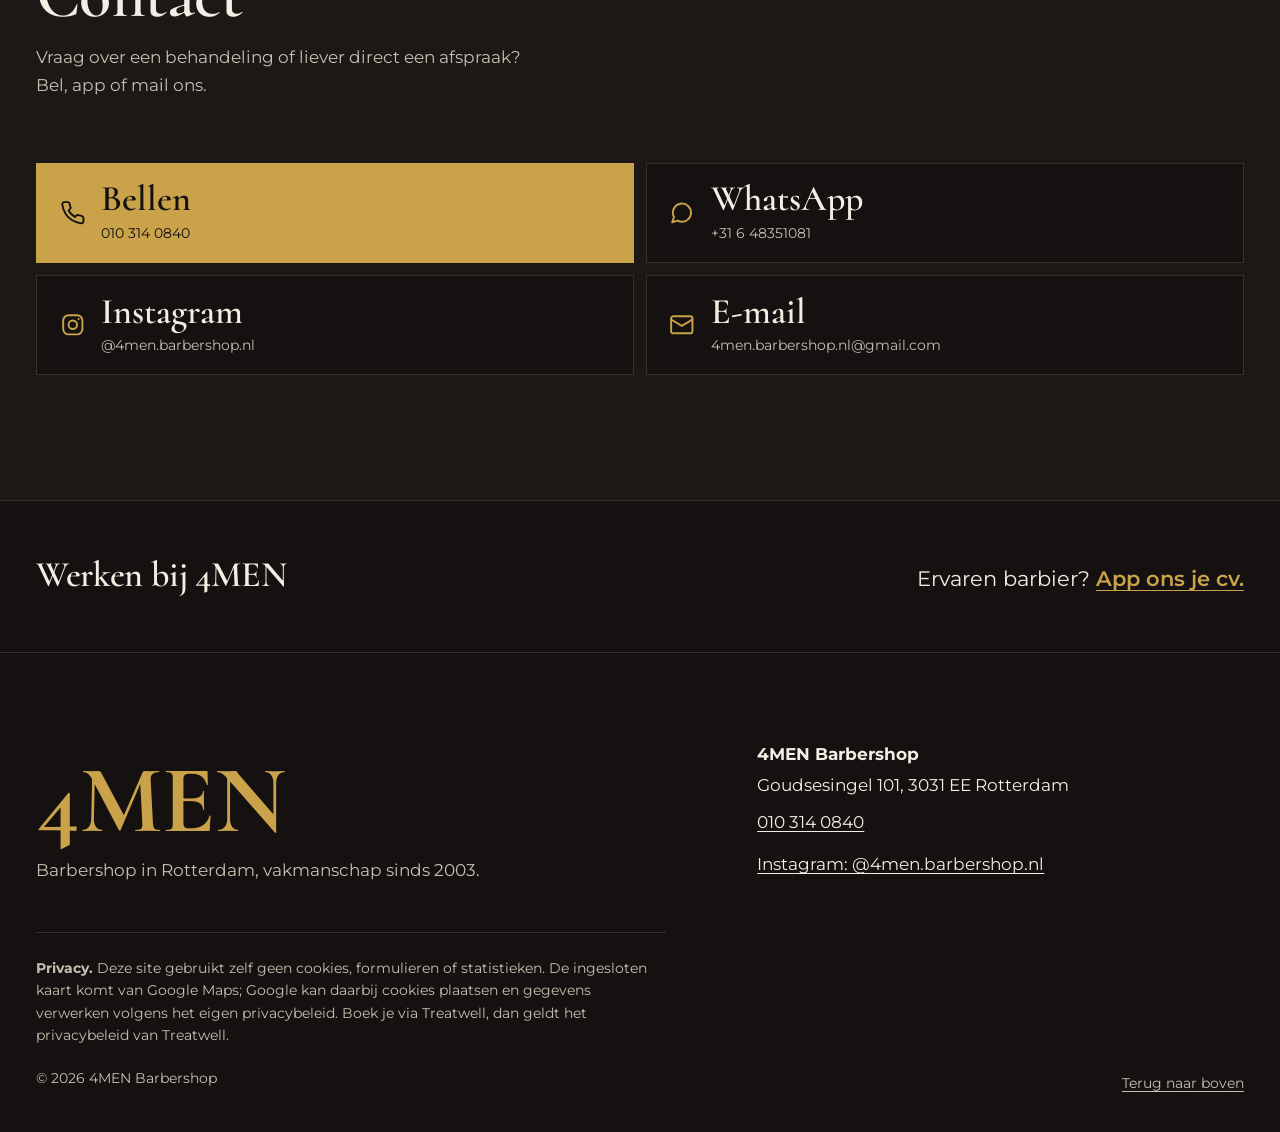
==== commit 3483cbfb: "Fill in Treatwell prices and remove TODO markers on 4MEN one-pager Prices taken from the salon's Tre" ====
--- a/4men-barbershop/index.html
+++ b/4men-barbershop/index.html
@@ -27,6 +27,7 @@
   "url": "https://www.4menbarbershop.nl/",
   "image": "https://www.4menbarbershop.nl/img/og.jpg",
   "telephone": "+31103140840",
+  "priceRange": "€25 - €65",
   "email": "4men.barbershop.nl@gmail.com",
   "address": {
     "@type": "PostalAddress",
@@ -51,7 +52,7 @@
   ],
   "sameAs": [
     "https://www.instagram.com/4men.barbershop.nl/",
-    "https://www.treatwell.nl/en/place/4men-barbershop/"
+    "https://www.treatwell.nl/salon/4men-barbershop/"
   ]
 }
 </script>
@@ -227,7 +228,8 @@
 .price-row { display: flex; align-items: baseline; gap: 0.75rem; }
 .price-row h3 { font-size: var(--text-h3); }
 .price-row .leader { flex: 1; border-bottom: 1px dotted rgb(243 237 228 / 0.35); transform: translateY(-0.3em); min-width: 1.5rem; }
-.price-row .price { white-space: nowrap; font-weight: 600; }
+.price-row .price { white-space: nowrap; font-weight: 600; font-variant-numeric: tabular-nums; }
+.price-row .price-note { font-weight: 400; font-size: var(--text-sm); color: var(--color-muted-foreground); }
 .price-list .duration { color: var(--color-muted-foreground); font-size: var(--text-sm); margin-top: 0.3rem; }
 .price-list .extra { color: var(--color-muted-foreground); font-size: var(--text-sm); }
 .services-foot { display: flex; flex-wrap: wrap; align-items: center; justify-content: space-between; gap: 1.25rem 2rem; margin-top: 2.5rem; }
@@ -242,14 +244,8 @@
 .score-src { font-weight: 600; margin-top: 0.75rem; }
 .score-count { color: var(--color-muted-foreground); font-size: var(--text-sm); }
 .score a { display: inline-block; margin-top: 0.75rem; font-size: var(--text-sm); padding-block: 0.4rem; }
-.quotes { display: grid; gap: 1rem; margin-top: 1rem; }
-.quote { background: var(--color-surface-2); padding: clamp(1.5rem, 3vw, 2.25rem); }
-.quote::before { content: "\201C"; display: block; font-family: var(--font-heading); font-size: 4rem; line-height: 0.6; color: var(--color-accent); margin-bottom: 0.75rem; }
-.quote blockquote { font-family: var(--font-heading); font-size: var(--text-h3); line-height: 1.15; }
-.quote figcaption { margin-top: 1rem; font-size: var(--text-sm); color: var(--color-muted-foreground); }
 .reviews-foot { display: flex; flex-wrap: wrap; align-items: center; justify-content: space-between; gap: 1rem; margin-top: 2rem; }
 .reviews-foot p { font-size: var(--text-sm); color: var(--color-muted-foreground); }
-@media (min-width: 52rem) { .quotes { grid-template-columns: repeat(3, 1fr); } }
 
 /* 5. Team */
 .team-grid { display: grid; gap: clamp(2.5rem, 5vw, 4rem); }
@@ -375,7 +371,7 @@
         <a href="#fotos">Foto's</a>
         <a href="#bezoek">Bezoek ons</a>
       </nav>
-      <a class="btn btn-primary" href="https://www.treatwell.nl/en/place/4men-barbershop/" rel="noopener">Boek nu</a>
+      <a class="btn btn-primary" href="https://www.treatwell.nl/salon/4men-barbershop/" rel="noopener">Boek nu</a>
     </div>
   </div>
 </header>
@@ -386,13 +382,13 @@
       <div class="hero-copy">
         <p class="kicker">4MEN Barbershop · Goudsesingel 101</p>
         <h1 id="titel">Barbershop in <em>Rotterdam</em></h1>
-        <a class="rating" href="https://www.treatwell.nl/en/place/4men-barbershop/reviews/" rel="noopener">
+        <a class="rating" href="https://www.treatwell.nl/salon/4men-barbershop/" rel="noopener">
           <span class="stars" aria-hidden="true"><svg><use href="#i-star"/></svg></span>
           <span>4,9 uit 1000+ reviews</span>
         </a>
         <p class="hero-lead">Vakmanschap sinds 2003, aan de Goudsesingel. Knippen, baard en hot towel shave door ervaren barbiers.</p>
         <div class="hero-actions">
-          <a class="btn btn-primary" href="https://www.treatwell.nl/en/place/4men-barbershop/" rel="noopener">Boek je knipbeurt<svg class="icon" aria-hidden="true"><use href="#i-arrow"/></svg></a>
+          <a class="btn btn-primary" href="https://www.treatwell.nl/salon/4men-barbershop/" rel="noopener">Boek je knipbeurt<svg class="icon" aria-hidden="true"><use href="#i-arrow"/></svg></a>
           <a class="btn btn-outline" href="https://wa.me/31648351081" rel="noopener"><svg class="icon" aria-hidden="true"><use href="#i-chat"/></svg>App ons</a>
         </div>
         <div class="hero-meta">
@@ -423,18 +419,18 @@
       </div>
       <div class="services-board reveal">
         <ul class="price-list">
-          <li><div class="price-row"><h3>Knippen</h3><span class="leader" aria-hidden="true"></span><span class="price"><span class="todo">[TODO: prijs]</span></span></div><p class="duration">45 min</p></li>
-          <li><div class="price-row"><h3>Baard trimmen</h3><span class="leader" aria-hidden="true"></span><span class="price"><span class="todo">[TODO: prijs]</span></span></div><p class="duration">30 min · met hot towel en baardolie</p></li>
-          <li><div class="price-row"><h3>Lang haar knippen</h3><span class="leader" aria-hidden="true"></span><span class="price"><span class="todo">[TODO: prijs]</span></span></div><p class="duration">1 uur</p></li>
-          <li><div class="price-row"><h3>Tondeuse (buzz cut)</h3><span class="leader" aria-hidden="true"></span><span class="price"><span class="todo">[TODO: prijs]</span></span></div><p class="duration">15 min</p></li>
-          <li><div class="price-row"><h3>Tondeuse + baard</h3><span class="leader" aria-hidden="true"></span><span class="price"><span class="todo">[TODO: prijs]</span></span></div><p class="duration">50 min · tondeuse en baard trimmen</p></li>
-          <li><div class="price-row"><h3>Hot towel scheerbeurt</h3><span class="leader" aria-hidden="true"></span><span class="price"><span class="todo">[TODO: prijs]</span></span></div><p class="duration">30 min</p></li>
-          <li><div class="price-row"><h3>Knippen + baard</h3><span class="leader" aria-hidden="true"></span><span class="price"><span class="todo">[TODO: prijs]</span></span></div><p class="duration">1 uur 15 min · combi</p></li>
-          <li><div class="price-row"><h3>Jongens knippen</h3><span class="leader" aria-hidden="true"></span><span class="price"><span class="todo">[TODO: prijs]</span></span></div><p class="duration">30 min · 3 t/m 10 jaar</p></li>
+          <li><div class="price-row"><h3>Knippen</h3><span class="leader" aria-hidden="true"></span><span class="price">€ 43</span></div><p class="duration">45 min</p></li>
+          <li><div class="price-row"><h3>Baard trimmen</h3><span class="leader" aria-hidden="true"></span><span class="price">€ 35</span></div><p class="duration">30 min · met hot towel en baardolie</p></li>
+          <li><div class="price-row"><h3>Lang haar knippen</h3><span class="leader" aria-hidden="true"></span><span class="price">€ 55</span></div><p class="duration">1 uur</p></li>
+          <li><div class="price-row"><h3>Tondeuse (buzz cut)</h3><span class="leader" aria-hidden="true"></span><span class="price">€ 25</span></div><p class="duration">15 min</p></li>
+          <li><div class="price-row"><h3>Tondeuse + baard</h3><span class="leader" aria-hidden="true"></span><span class="price price-note">prijs via Treatwell</span></div><p class="duration">50 min · tondeuse en baard trimmen</p></li>
+          <li><div class="price-row"><h3>Hot towel scheerbeurt</h3><span class="leader" aria-hidden="true"></span><span class="price price-note">prijs via Treatwell</span></div><p class="duration">30 min</p></li>
+          <li><div class="price-row"><h3>Knippen + baard</h3><span class="leader" aria-hidden="true"></span><span class="price">€ 65</span></div><p class="duration">1 uur 15 min · combi</p></li>
+          <li><div class="price-row"><h3>Jongens knippen</h3><span class="leader" aria-hidden="true"></span><span class="price">€ 35</span></div><p class="duration">30 min · 3 t/m 10 jaar</p></li>
         </ul>
         <div class="services-foot">
-          <p class="extra"><span class="todo">[TODO: verkopen jullie producten in de zaak? Zo ja: naam + prijs hier, anders deze regel weghalen]</span></p>
-          <a class="btn btn-primary" href="https://www.treatwell.nl/en/place/4men-barbershop/" rel="noopener">Boek een dienst<svg class="icon" aria-hidden="true"><use href="#i-arrow"/></svg></a>
+          <p class="extra">Prijzen volgens Treatwell. Boek online of loop binnen aan de Goudsesingel.</p>
+          <a class="btn btn-primary" href="https://www.treatwell.nl/salon/4men-barbershop/" rel="noopener">Boek een dienst<svg class="icon" aria-hidden="true"><use href="#i-arrow"/></svg></a>
         </div>
       </div>
     </div>
@@ -451,7 +447,7 @@
           <p class="score-num">4,9</p>
           <p class="score-src">Treatwell</p>
           <p class="score-count">uit 1003 reviews</p>
-          <a href="https://www.treatwell.nl/en/place/4men-barbershop/reviews/" rel="noopener">Bekijk op Treatwell</a>
+          <a href="https://www.treatwell.nl/salon/4men-barbershop/" rel="noopener">Bekijk op Treatwell</a>
         </div>
         <div class="score">
           <p class="score-num">5,0</p>
@@ -460,23 +456,9 @@
           <a href="https://www.google.com/maps/search/?api=1&amp;query=4MEN%20Barbershop%20Goudsesingel%20101%20Rotterdam" rel="noopener">Bekijk op Google</a>
         </div>
       </div>
-      <div class="quotes reveal">
-        <figure class="quote">
-          <blockquote><p><span class="todo">[TODO: review + voornaam klant]</span></p></blockquote>
-          <figcaption>[TODO: voornaam], via Treatwell</figcaption>
-        </figure>
-        <figure class="quote">
-          <blockquote><p><span class="todo">[TODO: review + voornaam klant]</span></p></blockquote>
-          <figcaption>[TODO: voornaam], via Google</figcaption>
-        </figure>
-        <figure class="quote">
-          <blockquote><p><span class="todo">[TODO: review + voornaam klant]</span></p></blockquote>
-          <figcaption>[TODO: voornaam], via Treatwell</figcaption>
-        </figure>
-      </div>
       <div class="reviews-foot">
-        <p>Stand 25 oktober 2026. <span class="todo">[TODO: scores bijwerken vlak voor livegang]</span></p>
-        <a class="btn btn-outline" href="https://www.treatwell.nl/en/place/4men-barbershop/reviews/" rel="noopener">Lees alle 1000+ reviews op Treatwell<svg class="icon" aria-hidden="true"><use href="#i-arrow"/></svg></a>
+        <p>Stand 25 oktober 2026.</p>
+        <a class="btn btn-outline" href="https://www.treatwell.nl/salon/4men-barbershop/" rel="noopener">Lees alle 1000+ reviews op Treatwell<svg class="icon" aria-hidden="true"><use href="#i-arrow"/></svg></a>
       </div>
     </div>
   </section>
@@ -492,7 +474,7 @@
           <img src="img/team-ras.webp" width="482" height="602" loading="lazy" decoding="async" alt="Portret van Ras, oprichter van 4MEN Barbershop">
           <h3>Ras</h3>
           <p class="role">Oprichter en barbier</p>
-          <p>Ras is barbier sinds 2003 en begon zijn vak in Oekraïne. In 2016 opende hij met drie collega's een barbershop in Kyiv, en daarna de zaak in Rotterdam <span class="todo">[TODO: sinds welk jaar in Rotterdam]</span>.</p>
+          <p>Ras is barbier sinds 2003 en begon zijn vak in Oekraïne. In 2016 opende hij met drie collega's een barbershop in Kyiv, en daarna de zaak in Rotterdam.</p>
         </article>
         <article class="member reveal">
           <img src="img/team-andrew.webp" width="637" height="796" loading="lazy" decoding="async" alt="Portret van Andrew, barbier bij 4MEN Barbershop">
@@ -555,7 +537,6 @@
         <a class="contact-btn" href="https://www.instagram.com/4men.barbershop.nl/" rel="noopener"><svg class="icon" aria-hidden="true"><use href="#i-insta"/></svg><span><b>Instagram</b><small>@4men.barbershop.nl</small></span></a>
         <a class="contact-btn" href="mailto:4men.barbershop.nl@gmail.com"><svg class="icon" aria-hidden="true"><use href="#i-mail"/></svg><span><b>E-mail</b><small>4men.barbershop.nl@gmail.com</small></span></a>
       </div>
-      <p class="note"><span class="todo">[TODO: eigen e-mailadres op het domein, bijvoorbeeld info@4menbarbershop.nl?]</span></p>
     </div>
   </section>
 
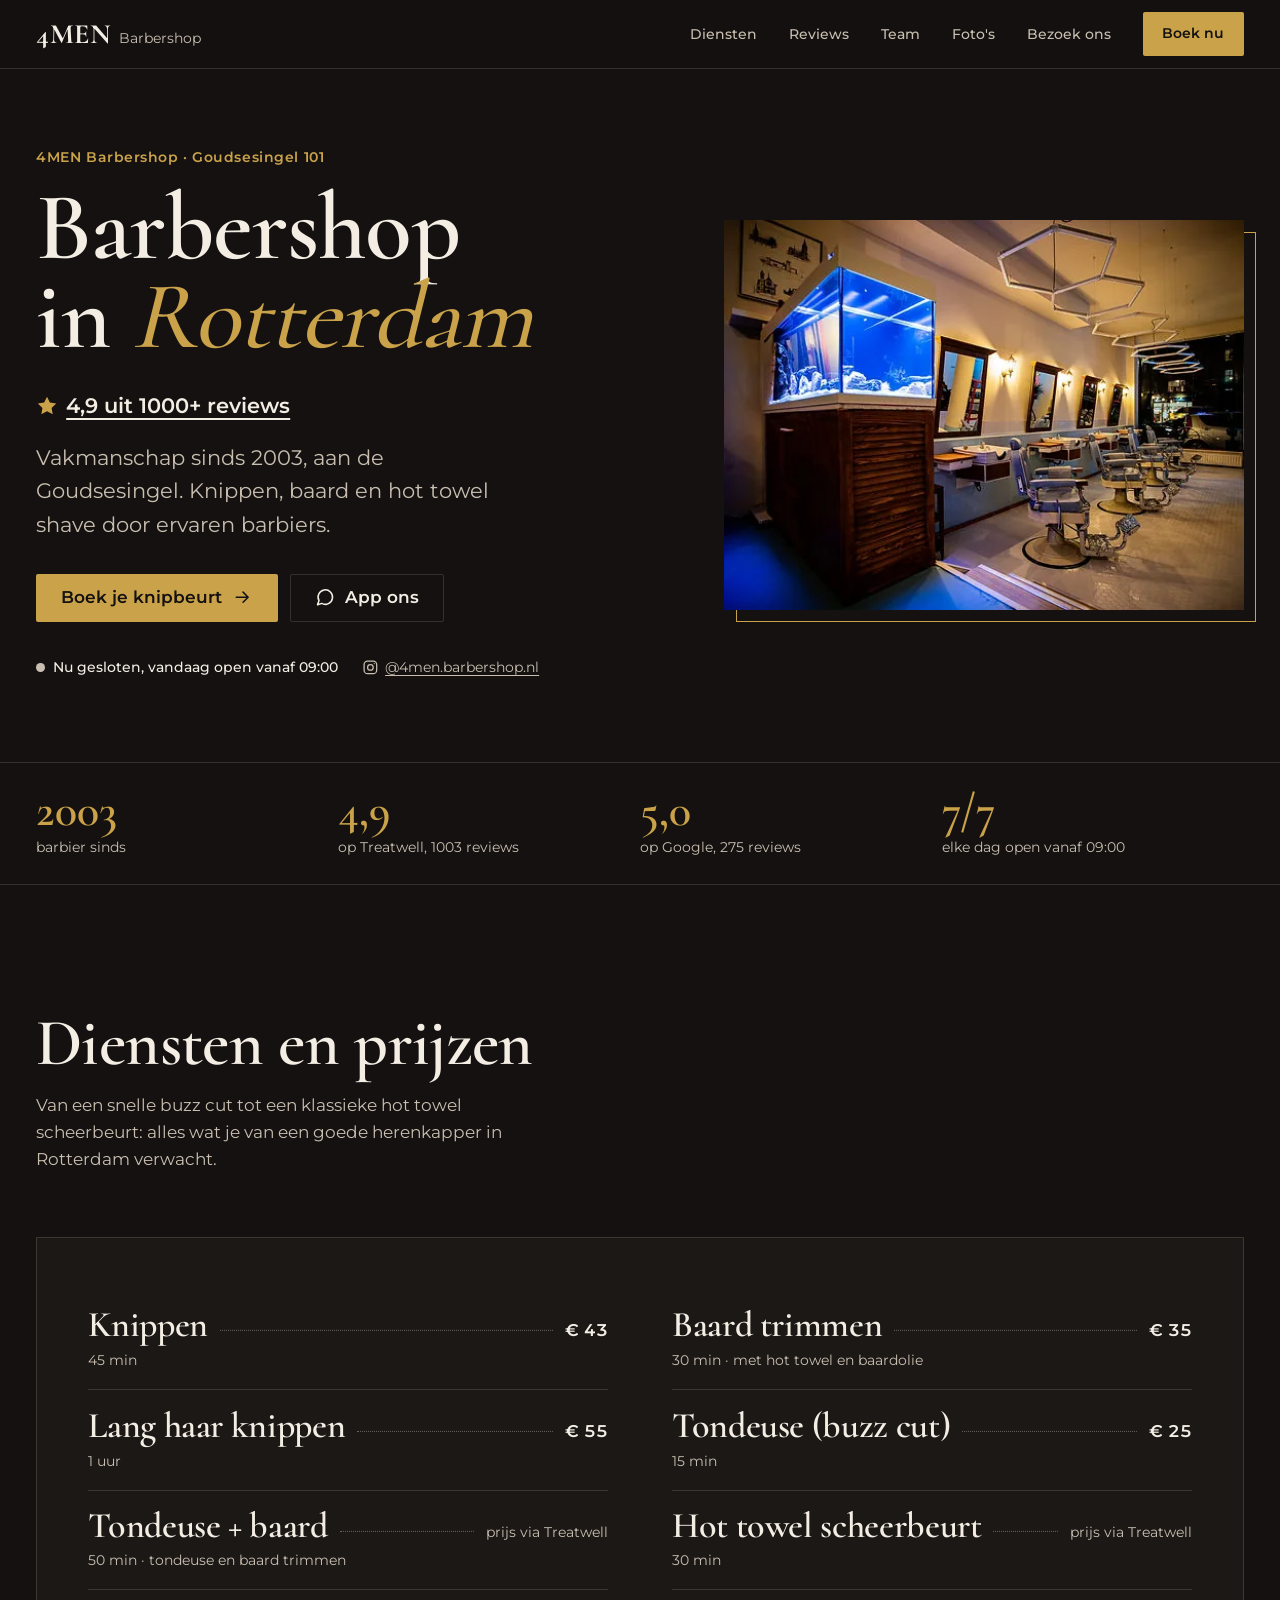
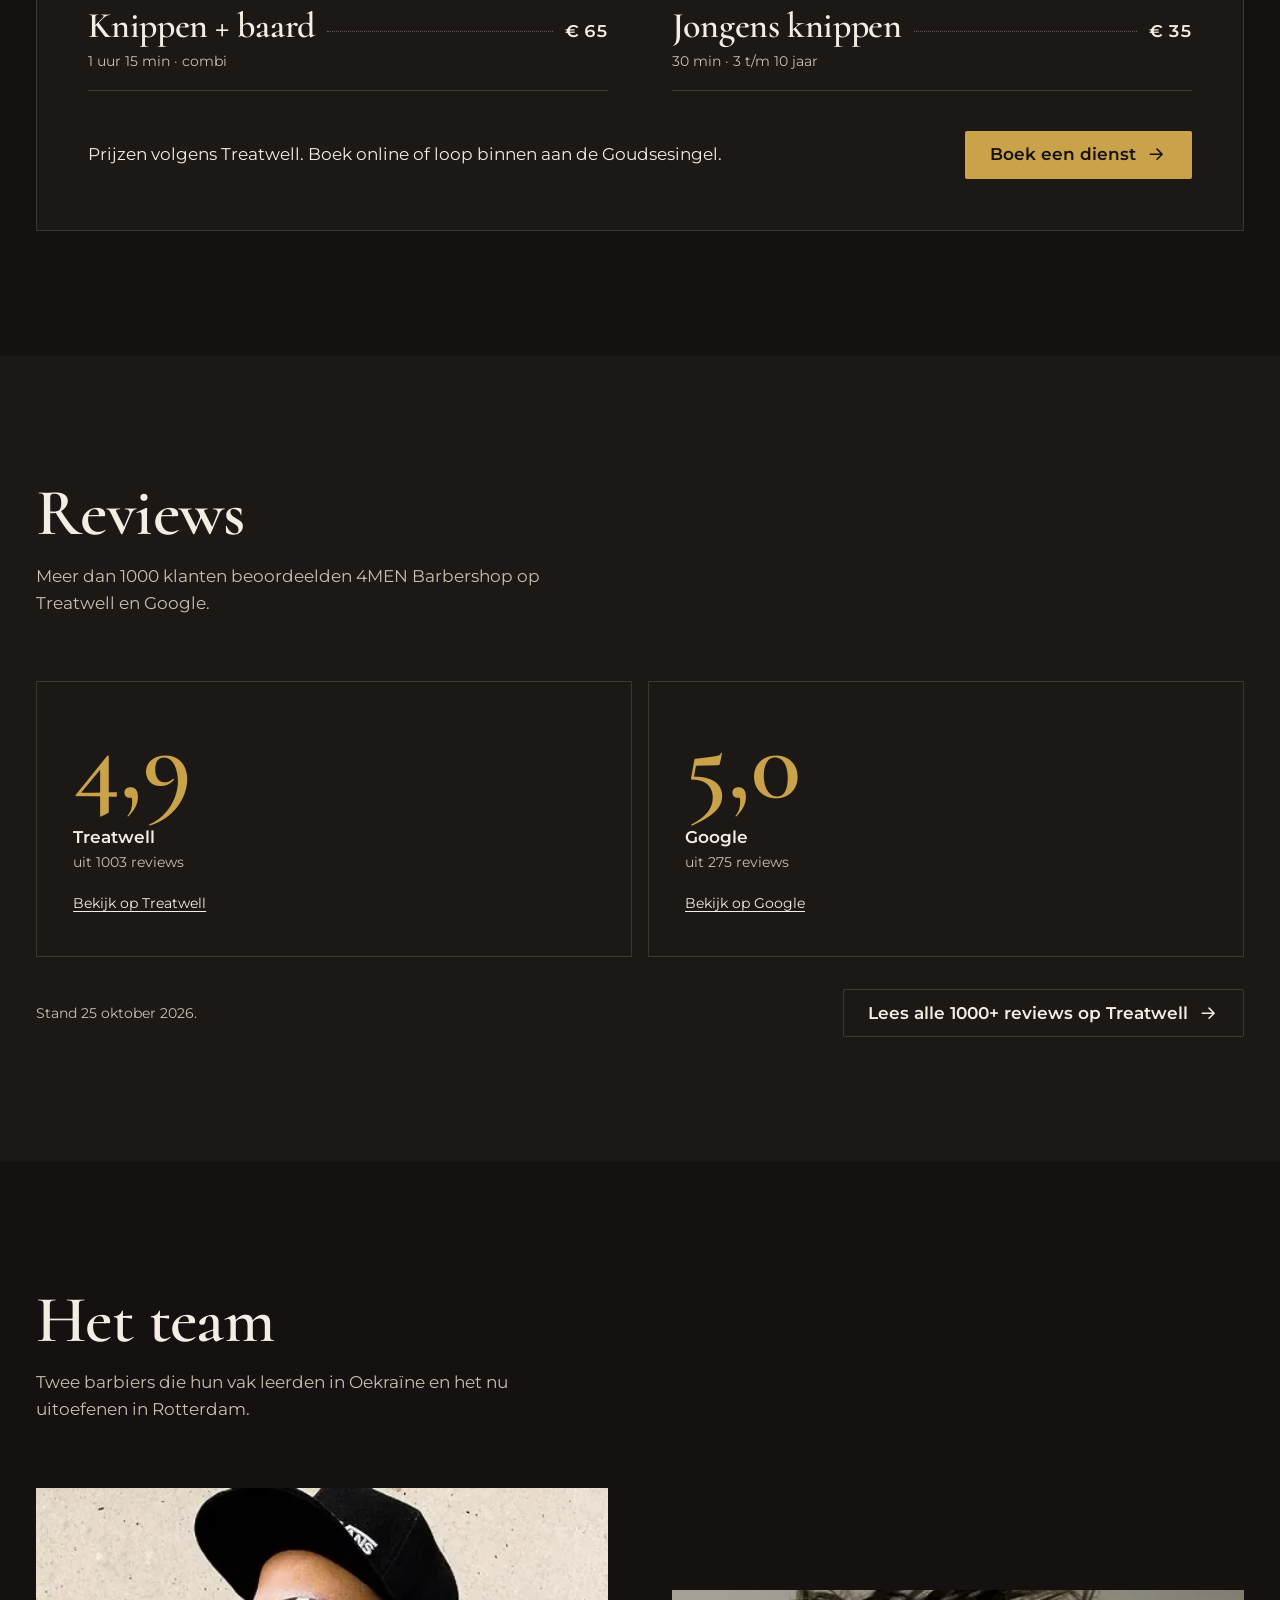
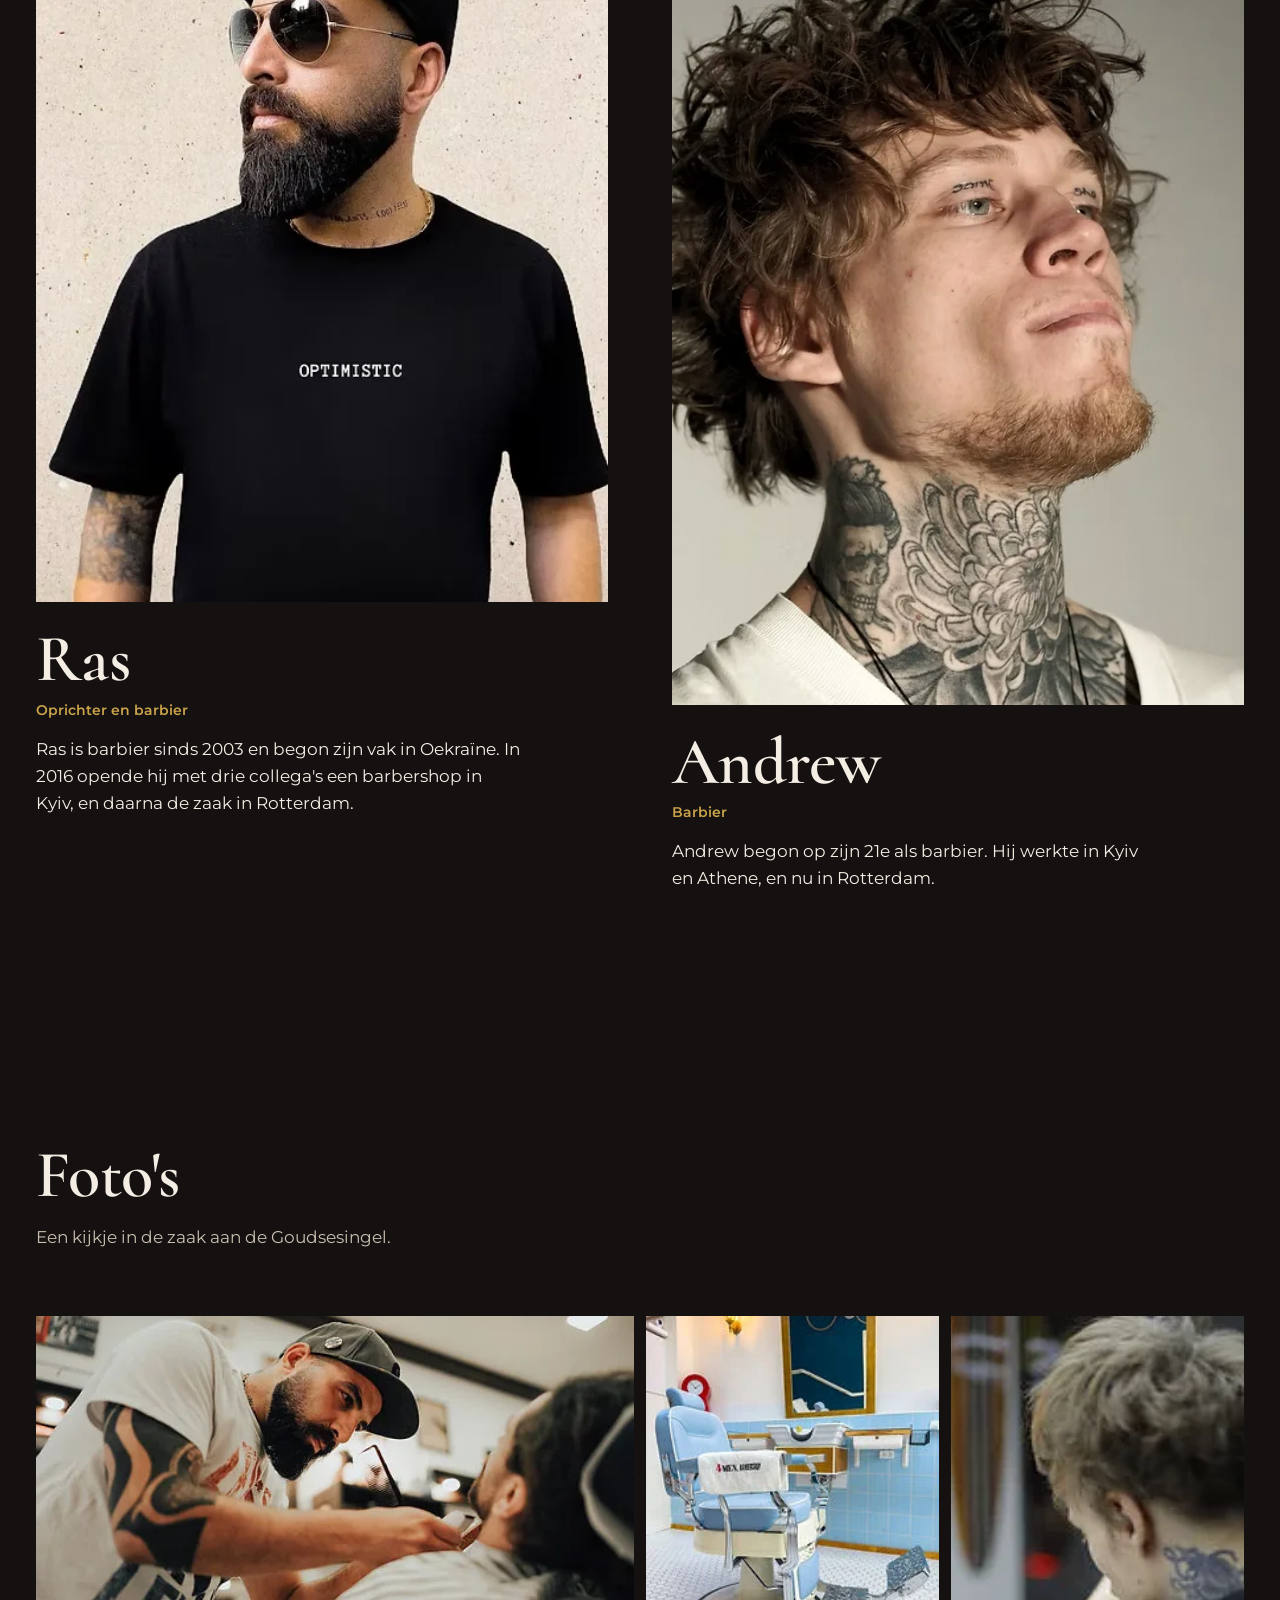
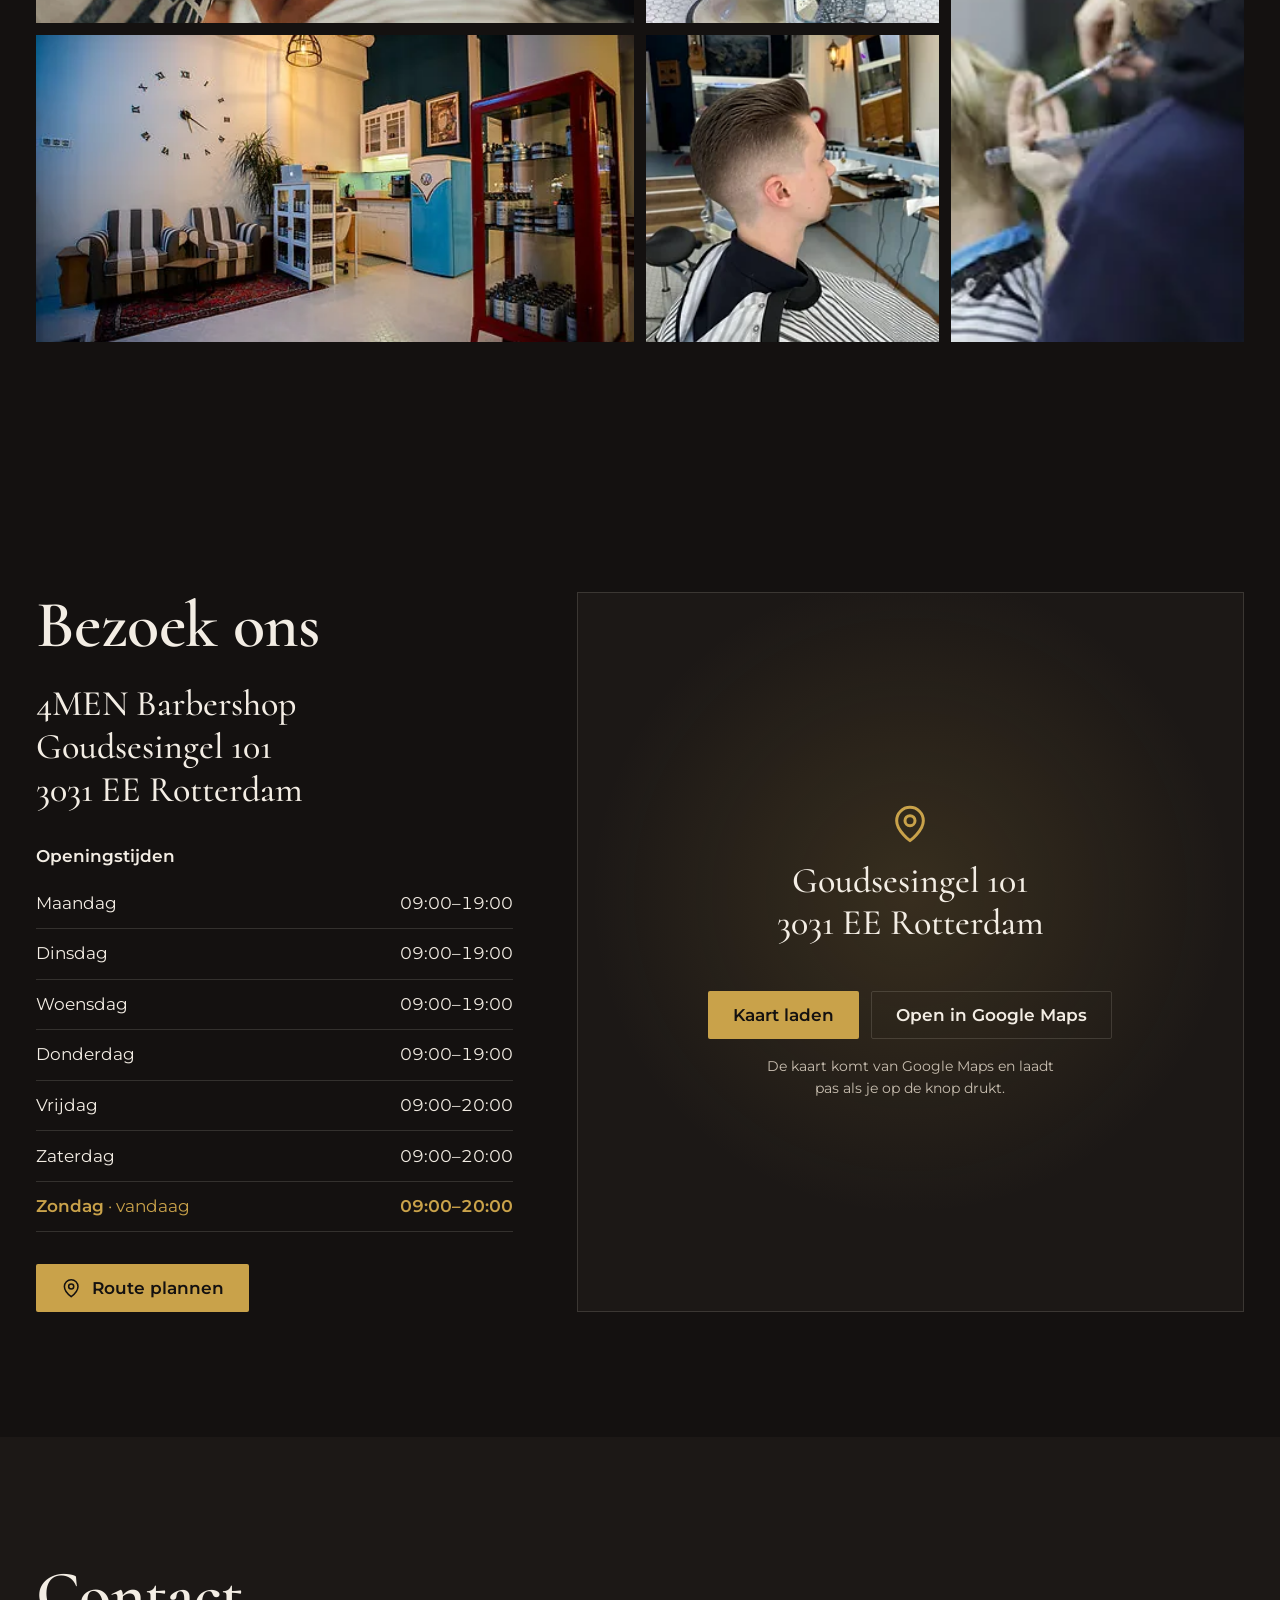
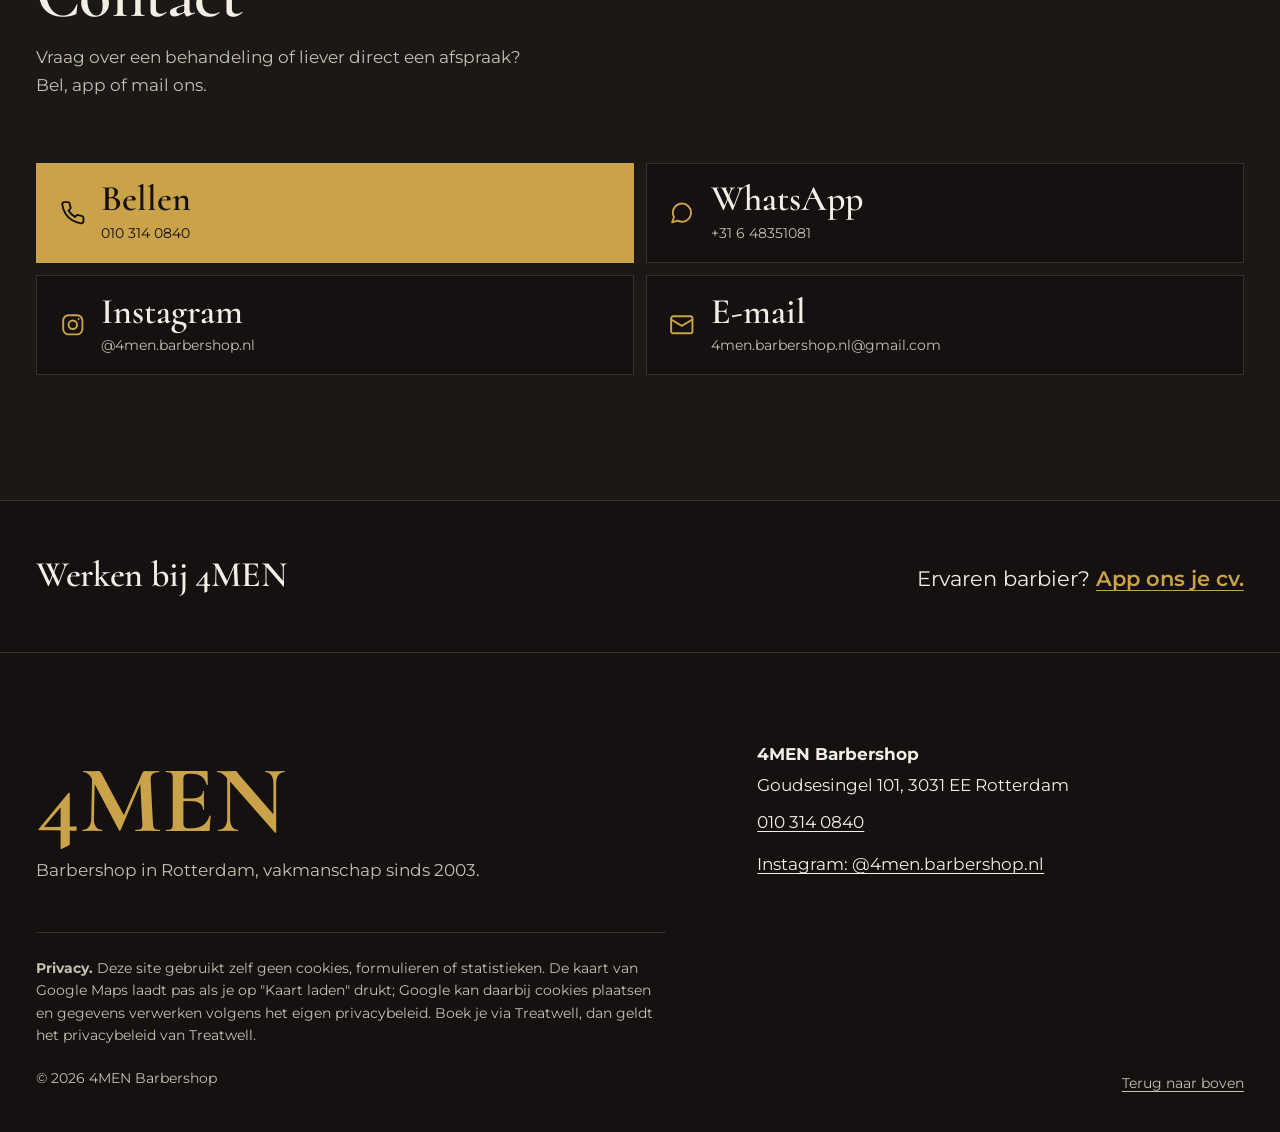
==== commit a722a0d2: "Load Google Maps on request with an always-working fallback The embedded map failed in file previews" ====
--- a/4men-barbershop/index.html
+++ b/4men-barbershop/index.html
@@ -115,6 +115,7 @@
 }
 
 *, *::before, *::after { box-sizing: border-box; }
+[hidden] { display: none !important; }
 html { -webkit-text-size-adjust: 100%; scroll-behavior: smooth; scroll-padding-top: var(--header-h); }
 body {
   margin: 0;
@@ -287,7 +288,14 @@
 .hours tr.today th, .hours tr.today td { color: var(--color-accent); font-weight: 600; }
 .hours tr.today th::after { content: " · vandaag"; font-weight: 400; }
 .visit .btn { margin-top: 2rem; }
-.map { width: 100%; aspect-ratio: 4 / 3; border: 1px solid var(--color-border); background: var(--color-surface); filter: grayscale(0.4) contrast(1.05); }
+.map { position: relative; width: 100%; min-height: 24rem; border: 1px solid var(--color-border); background: var(--color-surface); overflow: hidden; }
+.map iframe { position: absolute; inset: 0; width: 100%; height: 100%; border: 0; }
+.map-card { position: absolute; inset: 0; display: grid; place-content: center; justify-items: center; gap: 1rem; padding: 1.5rem; text-align: center;
+  background: radial-gradient(circle at 50% 42%, rgb(201 162 74 / 0.16), transparent 60%), var(--color-surface); }
+.map-card .icon { width: 2.5rem; height: 2.5rem; color: var(--color-accent); }
+.map-card p { font-family: var(--font-heading); font-size: var(--text-h3); line-height: 1.15; }
+.map-card small { color: var(--color-muted-foreground); font-size: var(--text-sm); max-width: 32ch; }
+.map-actions { display: flex; flex-wrap: wrap; justify-content: center; gap: 0.75rem; }
 @media (min-width: 60rem) {
   .visit-grid { grid-template-columns: 5fr 7fr; align-items: stretch; }
   .map { aspect-ratio: auto; height: 100%; min-height: 30rem; }
@@ -521,7 +529,17 @@
         </table>
         <a class="btn btn-primary" href="https://www.google.com/maps/dir/?api=1&amp;destination=Goudsesingel%20101%2C%203031%20EE%20Rotterdam" rel="noopener"><svg class="icon" aria-hidden="true"><use href="#i-pin"/></svg>Route plannen</a>
       </div>
-      <iframe class="map" title="Kaart: 4MEN Barbershop, Goudsesingel 101 in Rotterdam" src="https://www.google.com/maps?q=Goudsesingel%20101%2C%203031%20EE%20Rotterdam&amp;output=embed" loading="lazy" referrerpolicy="no-referrer-when-downgrade" width="800" height="600"></iframe>
+      <div class="map" data-map>
+        <div class="map-card">
+          <svg class="icon" aria-hidden="true"><use href="#i-pin"/></svg>
+          <p>Goudsesingel 101<br>3031 EE Rotterdam</p>
+          <div class="map-actions">
+            <button class="btn btn-primary" type="button" data-map-load>Kaart laden</button>
+            <a class="btn btn-outline" href="https://www.google.com/maps/search/?api=1&amp;query=4MEN%20Barbershop%2C%20Goudsesingel%20101%2C%203031%20EE%20Rotterdam" rel="noopener">Open in Google Maps</a>
+          </div>
+          <small>De kaart komt van Google Maps en laadt pas als je op de knop drukt.</small>
+        </div>
+      </div>
     </div>
   </section>
 
@@ -562,7 +580,7 @@
         <a href="https://www.instagram.com/4men.barbershop.nl/" rel="noopener">Instagram: @4men.barbershop.nl</a>
       </address>
     </div>
-    <p class="privacy" id="privacy"><strong>Privacy.</strong> Deze site gebruikt zelf geen cookies, formulieren of statistieken. De ingesloten kaart komt van Google Maps; Google kan daarbij cookies plaatsen en gegevens verwerken volgens het eigen privacybeleid. Boek je via Treatwell, dan geldt het privacybeleid van Treatwell.</p>
+    <p class="privacy" id="privacy"><strong>Privacy.</strong> Deze site gebruikt zelf geen cookies, formulieren of statistieken. De kaart van Google Maps laadt pas als je op "Kaart laden" drukt; Google kan daarbij cookies plaatsen en gegevens verwerken volgens het eigen privacybeleid. Boek je via Treatwell, dan geldt het privacybeleid van Treatwell.</p>
     <div class="legal">
       <span>© <span data-year>2026</span> 4MEN Barbershop</span>
       <a href="#top">Terug naar boven</a>
@@ -595,6 +613,19 @@
   }
   document.querySelector("[data-year]").textContent = new Date().getFullYear();
 
+  // Google Maps loads only on request
+  var mapBtn = document.querySelector("[data-map-load]");
+  if (mapBtn) mapBtn.addEventListener("click", function () {
+    var f = document.createElement("iframe");
+    f.title = "Kaart: 4MEN Barbershop, Goudsesingel 101 in Rotterdam";
+    f.src = "https://maps.google.com/maps?q=Goudsesingel%20101%2C%203031%20EE%20Rotterdam&z=16&output=embed";
+    f.loading = "lazy";
+    f.referrerPolicy = "no-referrer-when-downgrade";
+    f.allowFullscreen = true;
+    document.querySelector("[data-map]").appendChild(f);
+    mapBtn.closest(".map-card").hidden = true;
+  });
+
   // Section entrances, once
   if (!("IntersectionObserver" in window)) {
     document.querySelectorAll(".reveal").forEach(function (n) { n.classList.add("in"); });
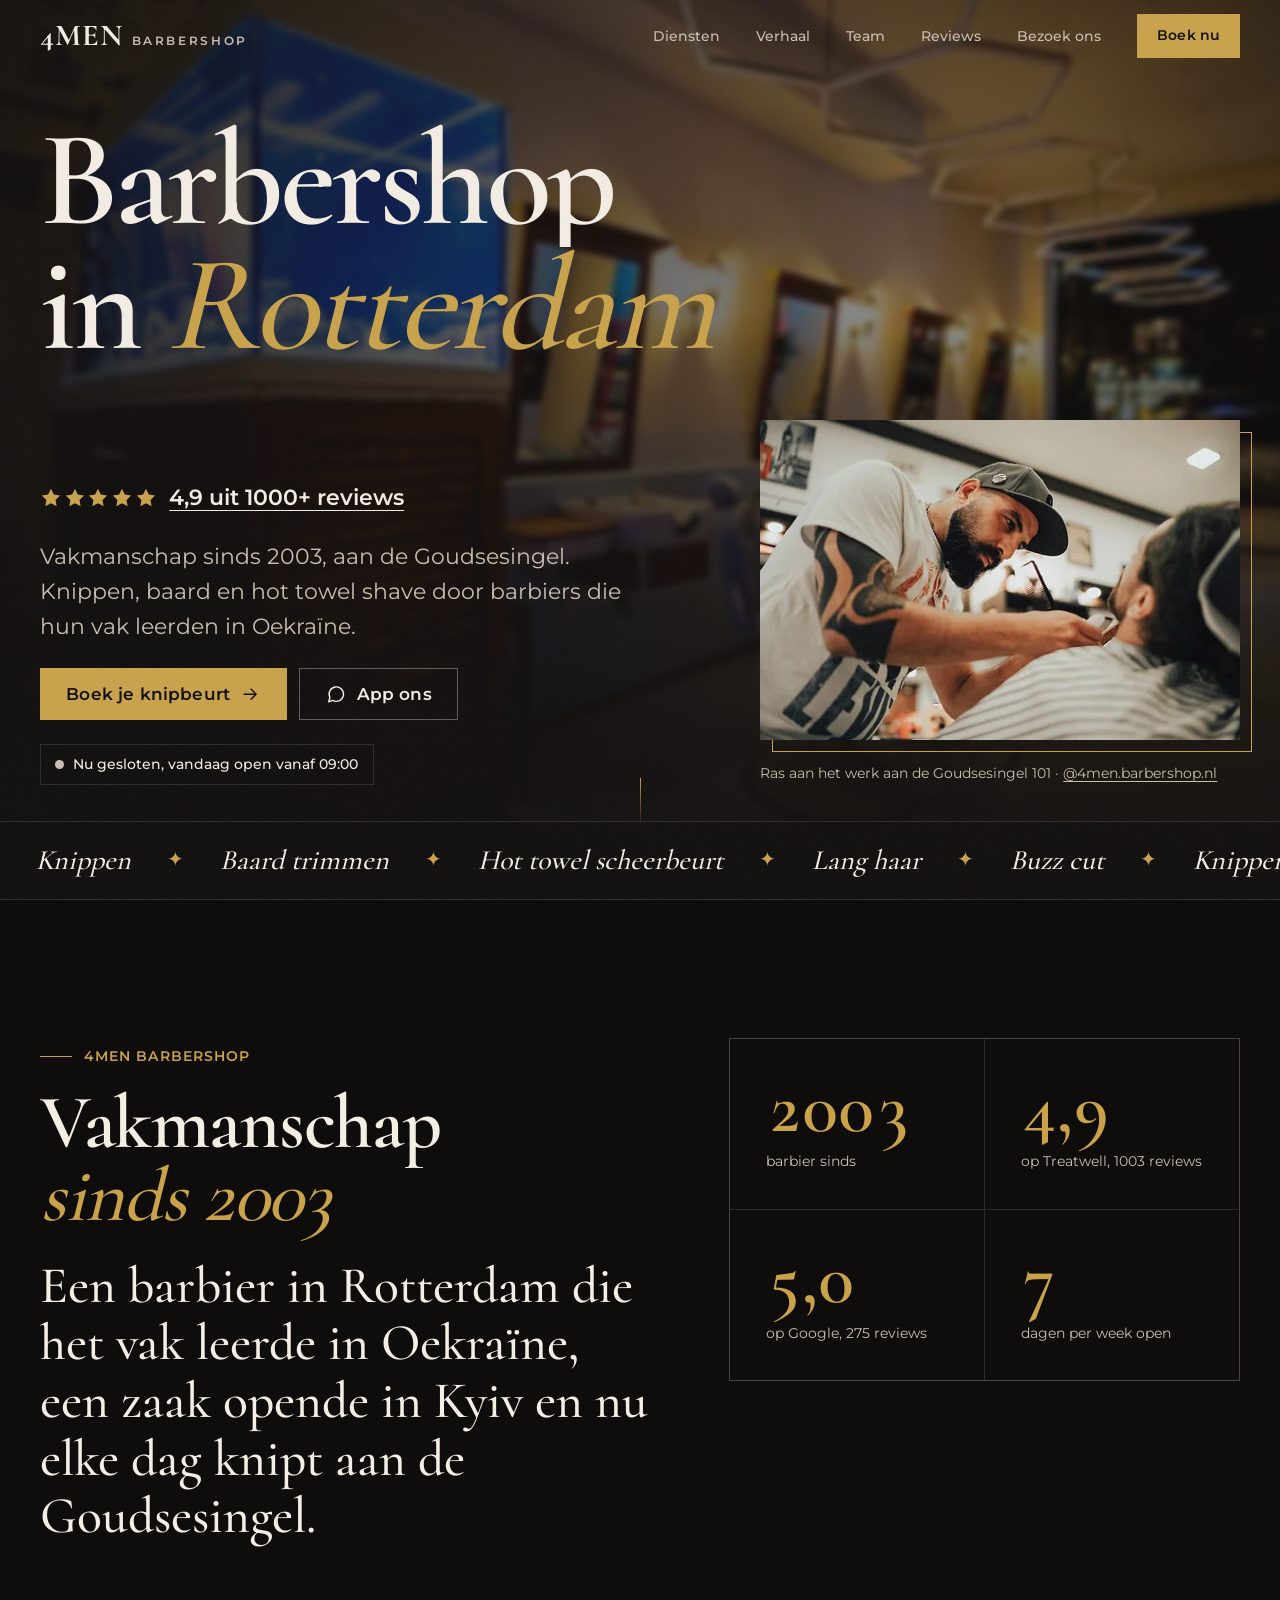
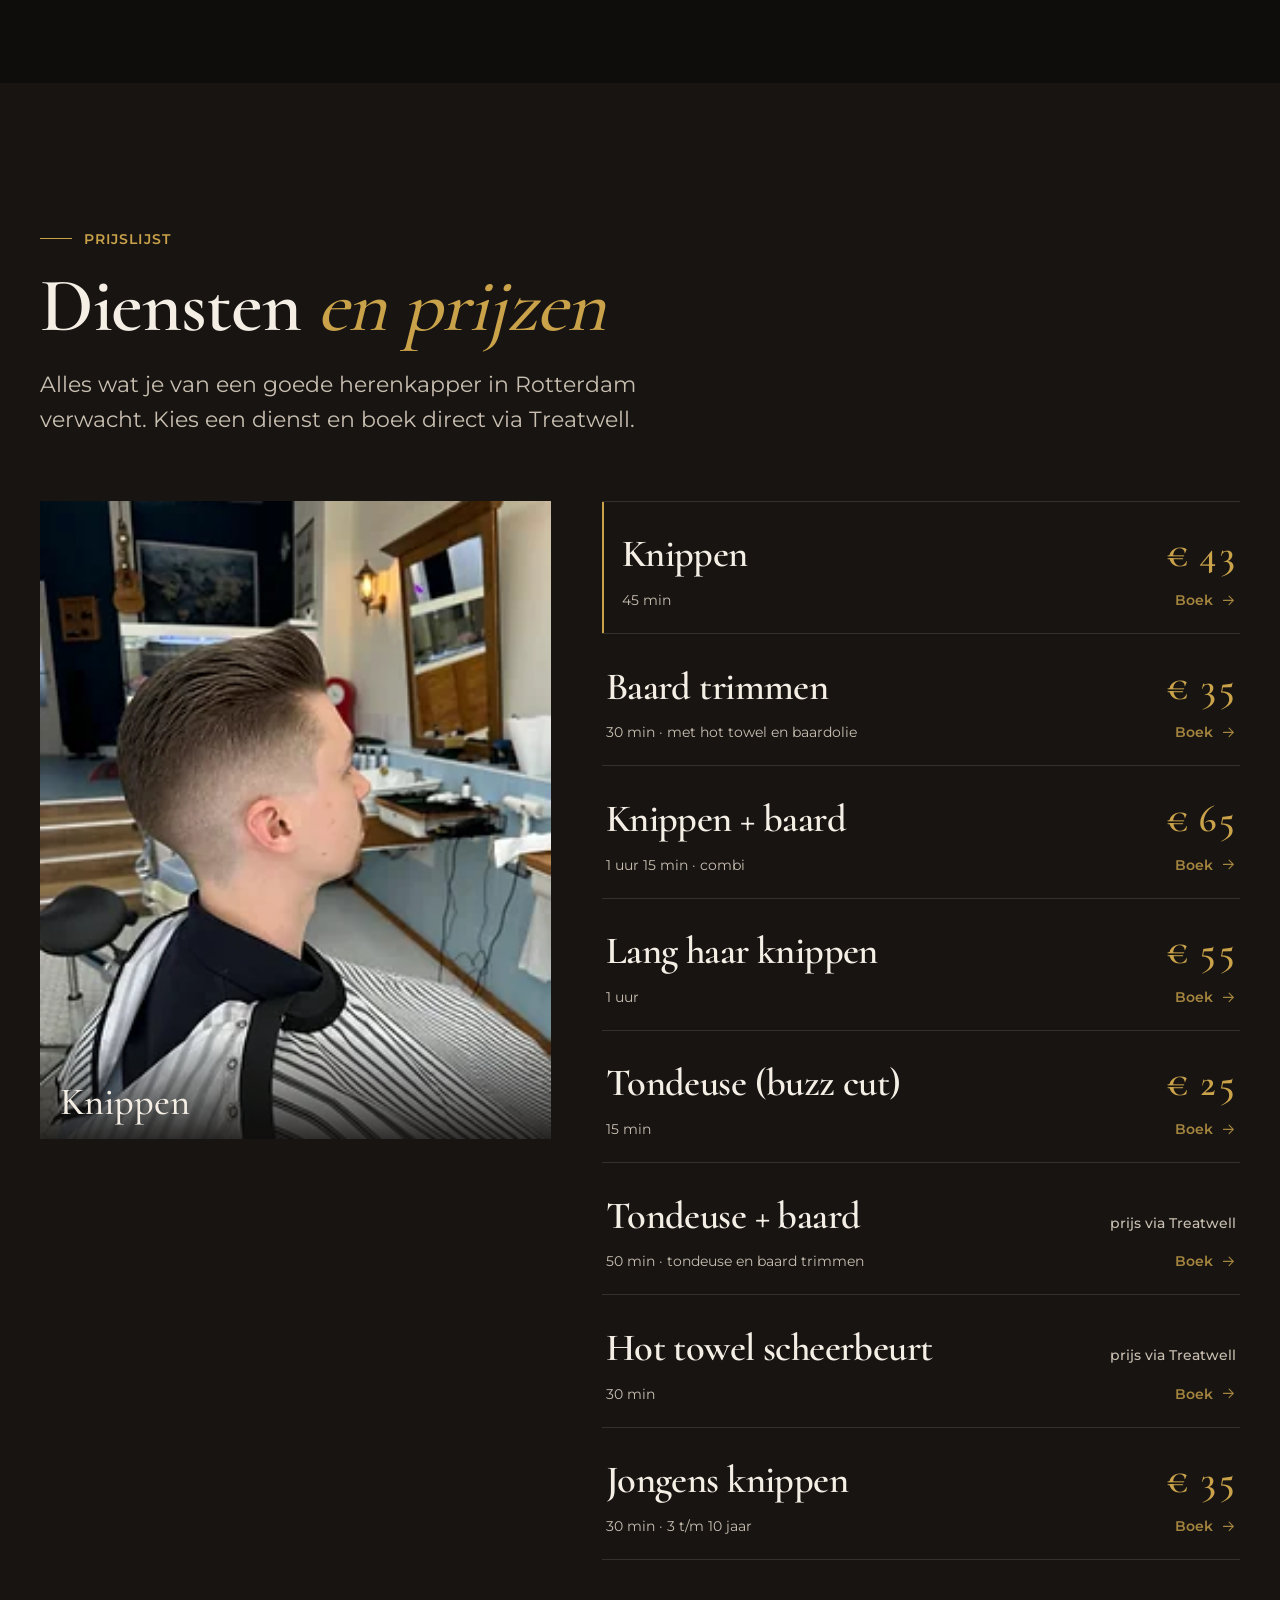
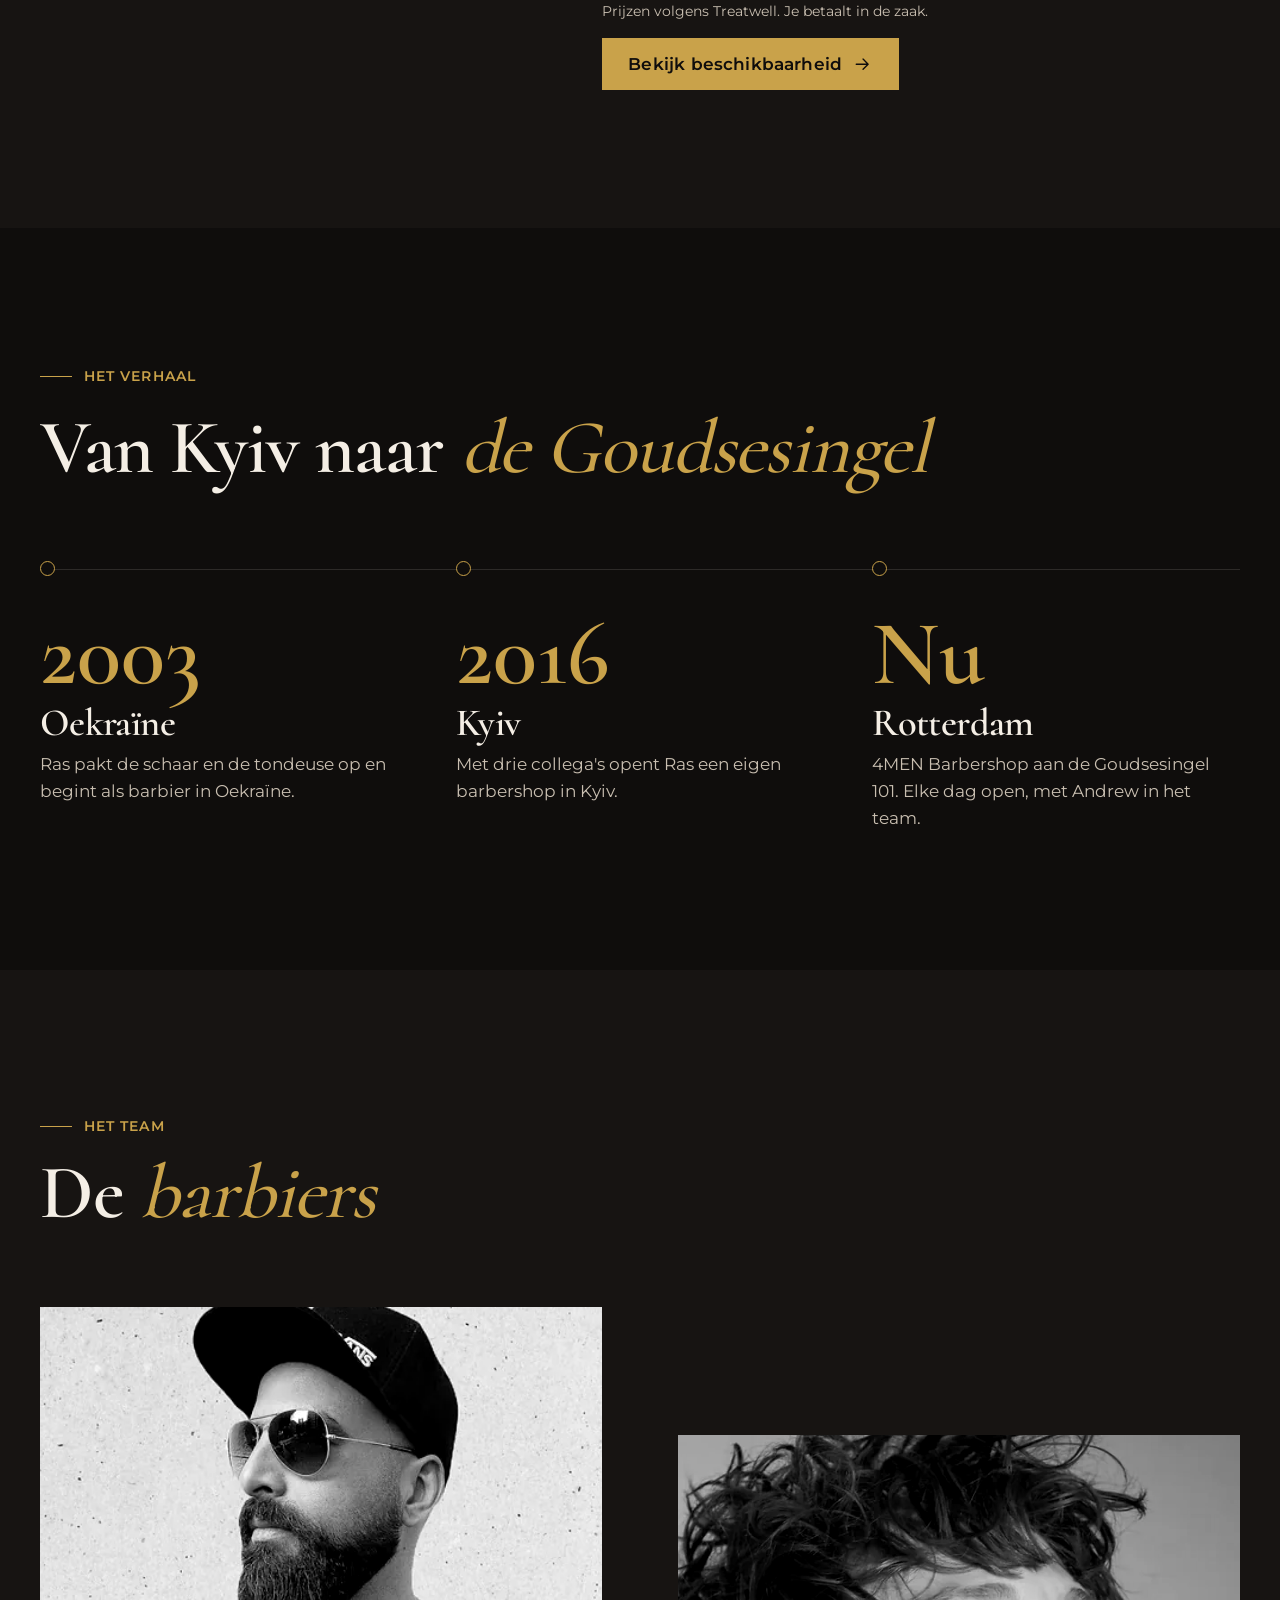
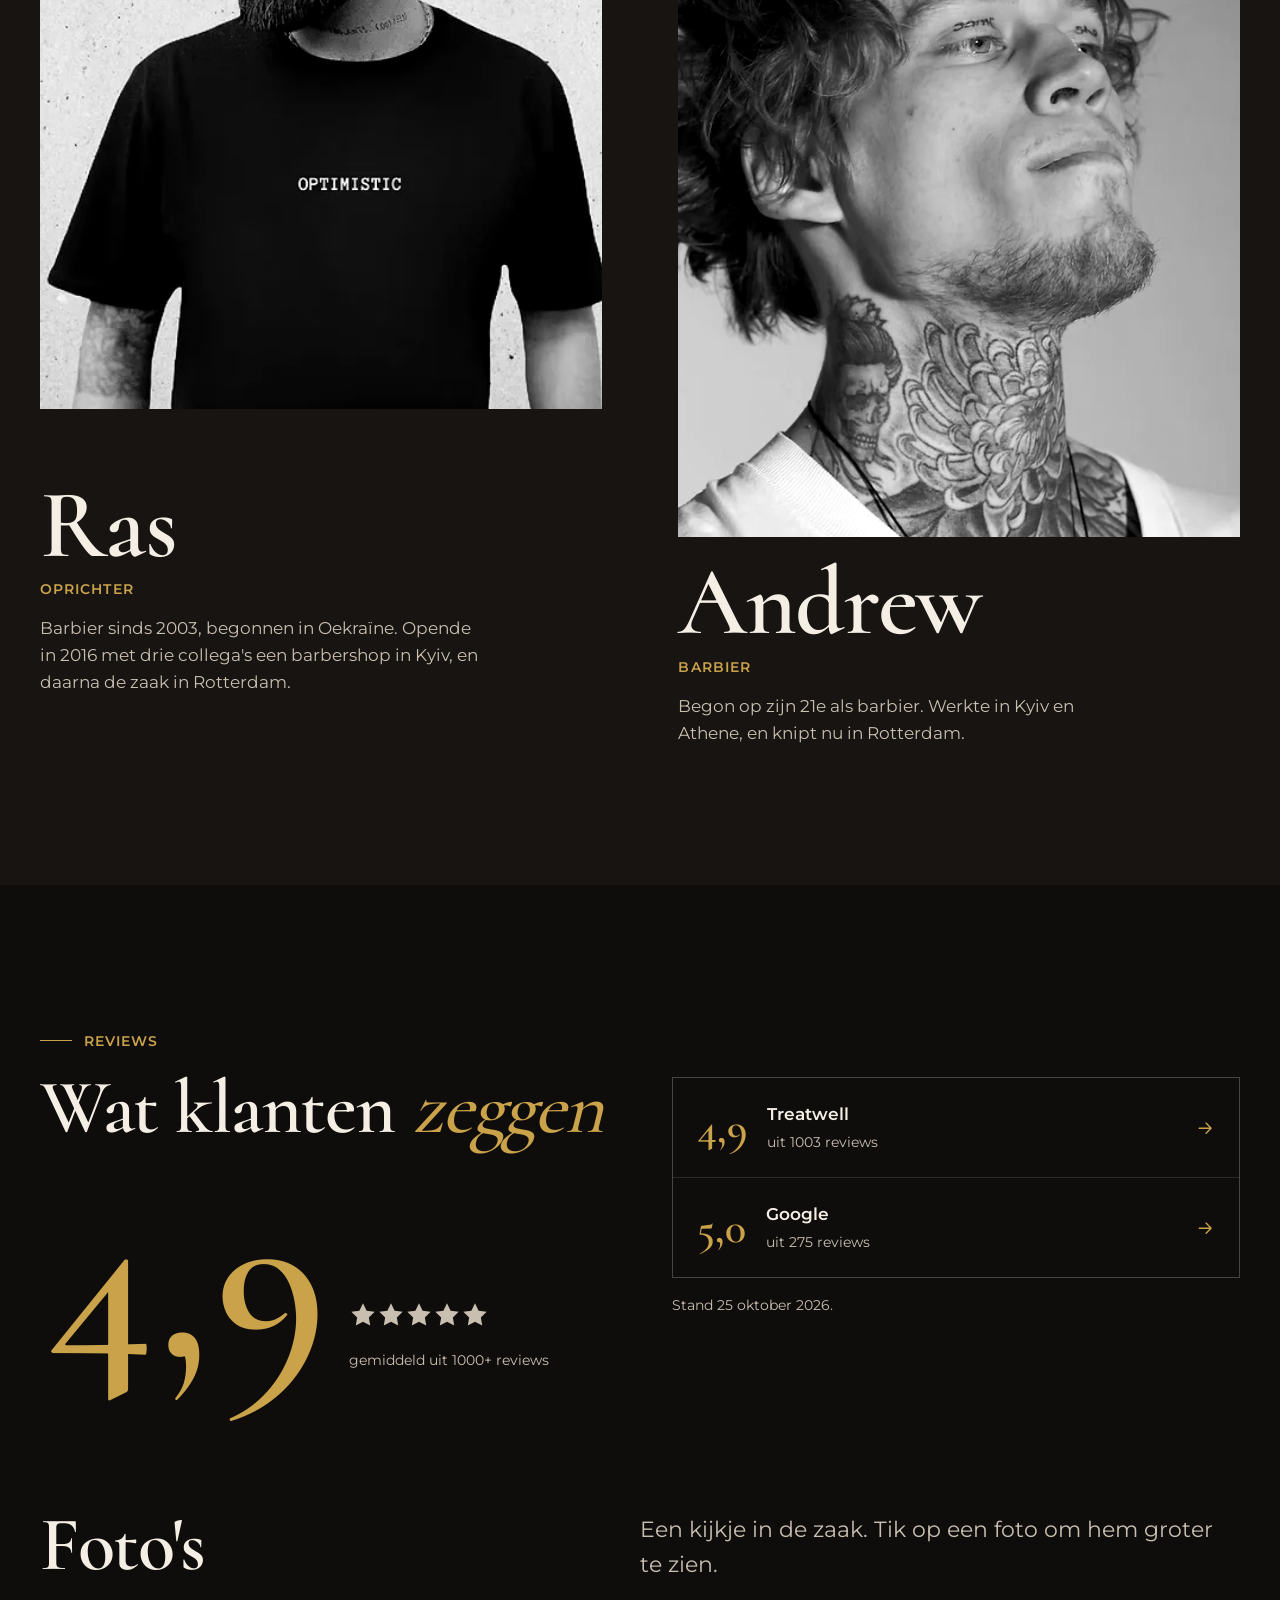
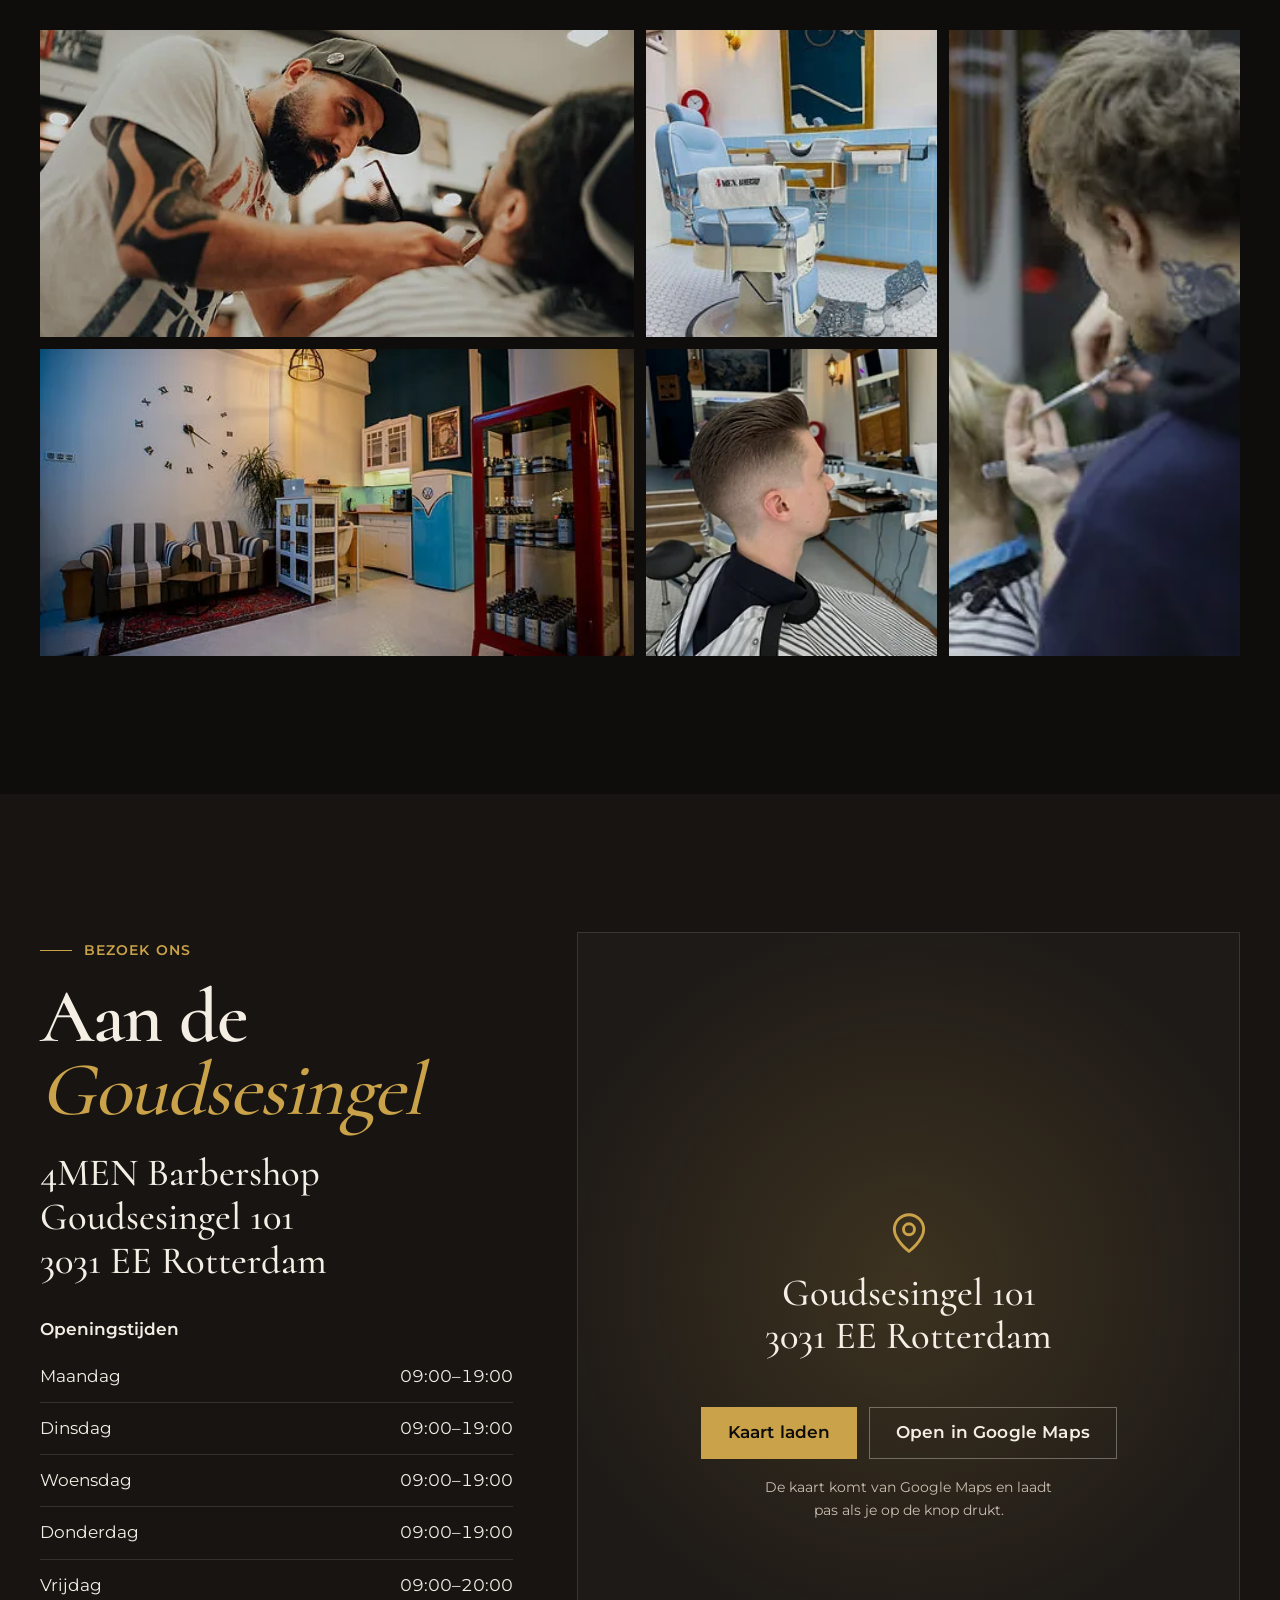
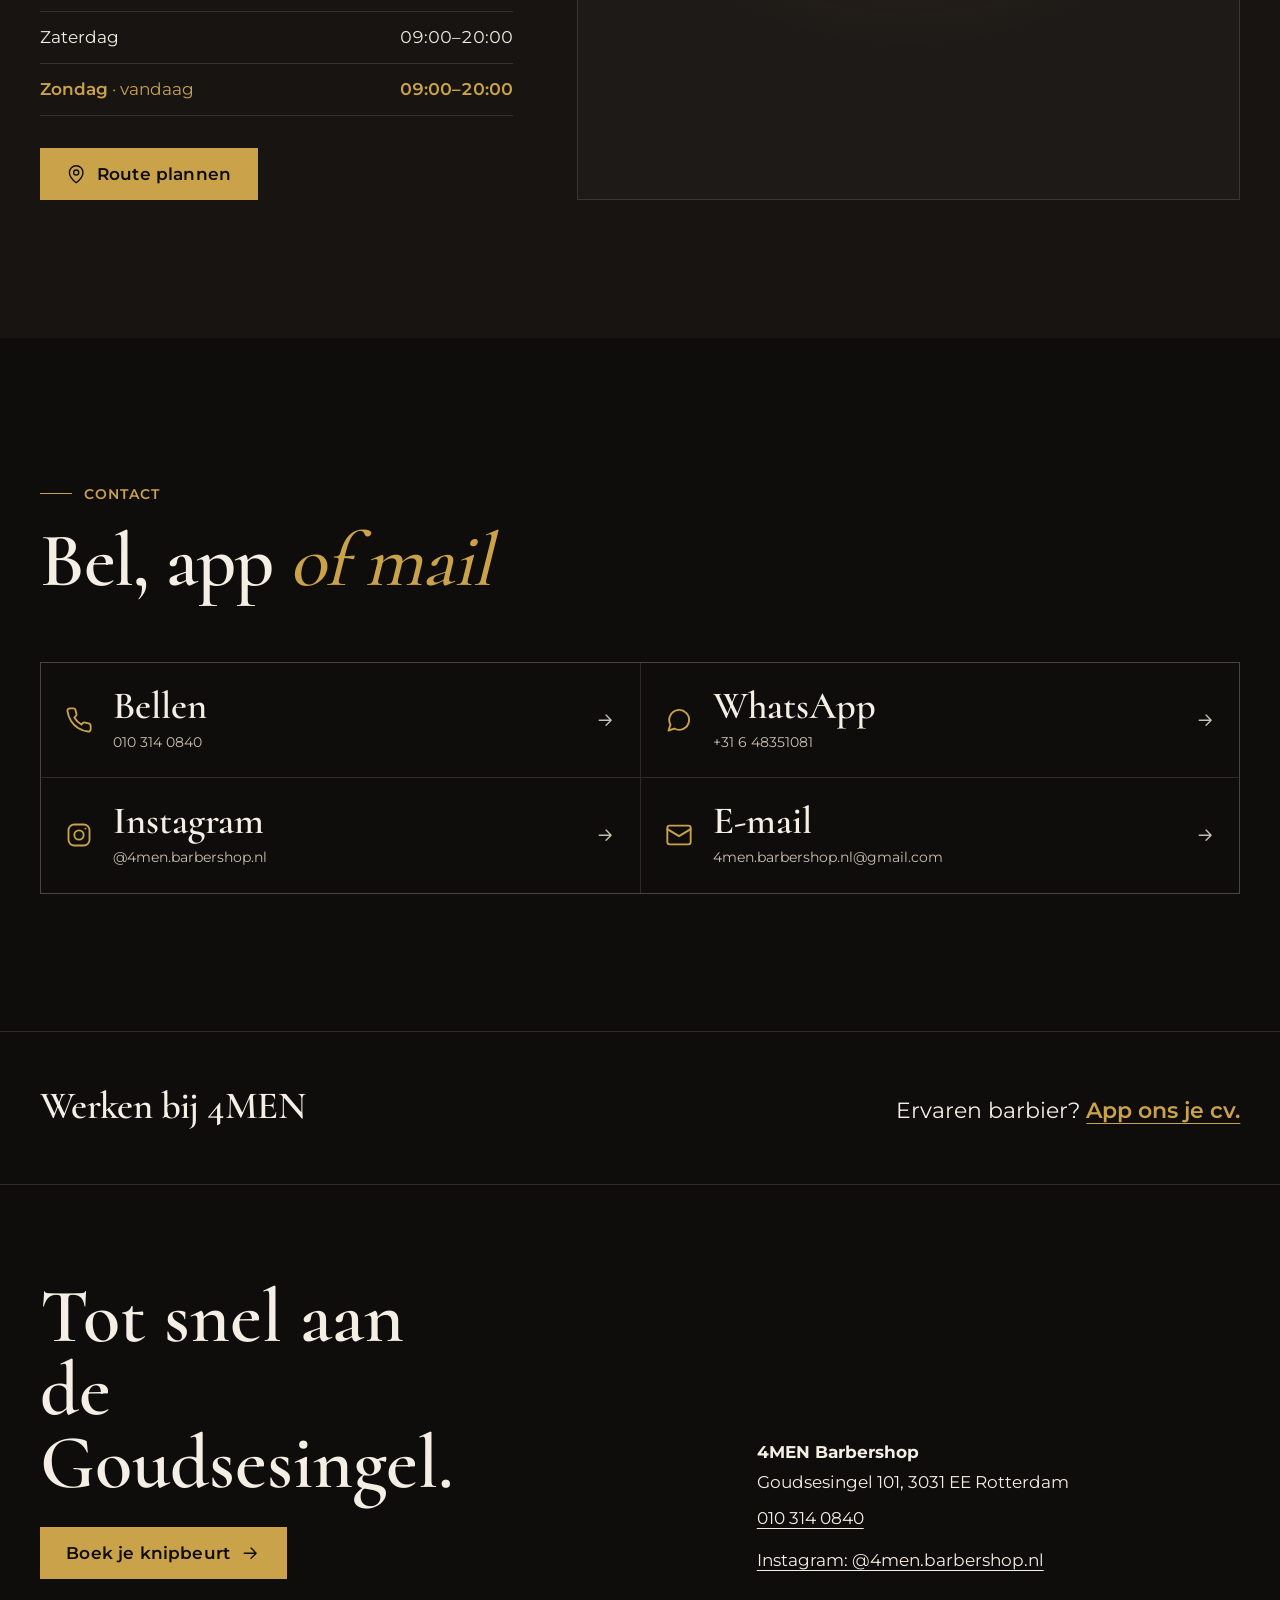
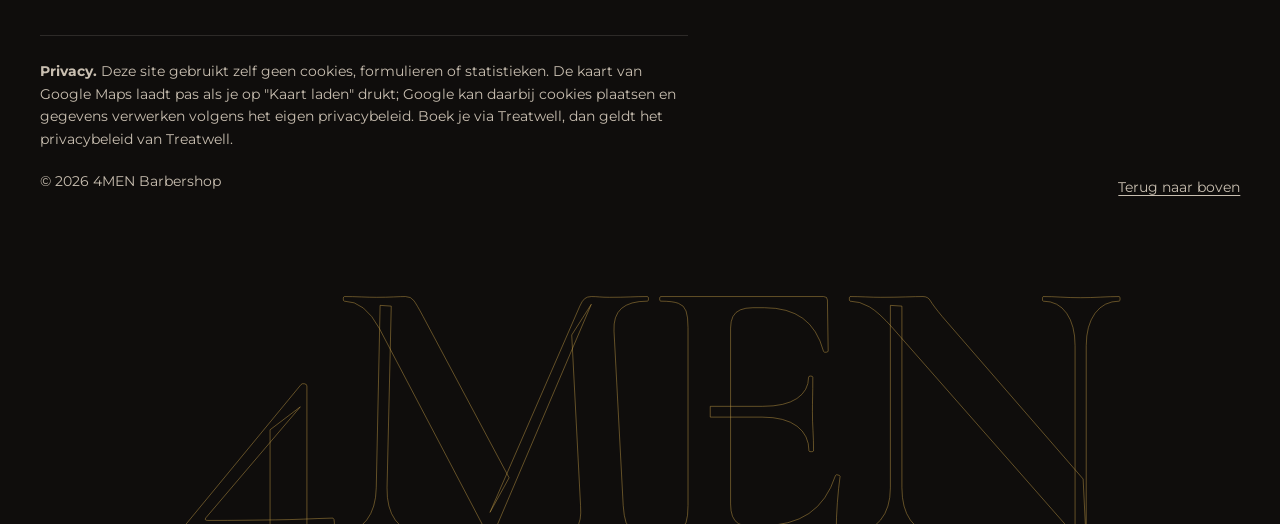
==== commit e1ac6a00: "Redesign 4MEN one-pager: cinematic hero, story timeline, interactive price list Full-screen hero ove" ====
--- a/4men-barbershop/index.html
+++ b/4men-barbershop/index.html
@@ -2,8 +2,8 @@
 <html lang="nl">
 <head>
 <meta charset="utf-8">
-<meta name="viewport" content="width=device-width, initial-scale=1">
-<!-- DEMO: verwijder deze regel pas als de eigenaar akkoord is en de site live gaat op 4menbarbershop.nl -->
+<meta name="viewport" content="width=device-width, initial-scale=1, viewport-fit=cover">
+<!-- Verwijder deze regel pas als de site live gaat op 4menbarbershop.nl -->
 <meta name="robots" content="noindex">
 <title>Barbershop Rotterdam | 4MEN Barbershop Goudsesingel</title>
 <meta name="description" content="Barbershop aan de Goudsesingel in Rotterdam. Knippen, baard trimmen en hot towel shave. ★ 4,9 uit 1000+ reviews. Elke dag open, boek direct online.">
@@ -14,11 +14,11 @@
 <meta property="og:description" content="Knippen, baard en hot towel shave aan de Goudsesingel. ★ 4,9 uit 1000+ reviews.">
 <meta property="og:image" content="https://www.4menbarbershop.nl/img/og.jpg">
 <meta property="og:locale" content="nl_NL">
-<meta name="theme-color" content="#141110">
-<link rel="icon" href="data:image/svg+xml,%3Csvg xmlns='http://www.w3.org/2000/svg' viewBox='0 0 32 32'%3E%3Crect width='32' height='32' fill='%23141110'/%3E%3Ctext x='16' y='24' font-family='serif' font-size='22' font-weight='700' fill='%23c9a24a' text-anchor='middle'%3E4%3C/text%3E%3C/svg%3E">
+<meta name="theme-color" content="#0f0d0c">
+<link rel="icon" href="data:image/svg+xml,%3Csvg xmlns='http://www.w3.org/2000/svg' viewBox='0 0 32 32'%3E%3Crect width='32' height='32' fill='%230f0d0c'/%3E%3Ctext x='16' y='24' font-family='serif' font-size='22' font-weight='700' fill='%23c9a24a' text-anchor='middle'%3E4%3C/text%3E%3C/svg%3E">
 <link rel="preload" href="fonts/cormorant-latin.woff2" as="font" type="font/woff2" crossorigin>
 <link rel="preload" href="fonts/montserrat-latin.woff2" as="font" type="font/woff2" crossorigin>
-<link rel="preload" href="img/hero.webp" as="image" type="image/webp" fetchpriority="high">
+<link rel="preload" href="img/foto-ras-baard.webp" as="image" type="image/webp" fetchpriority="high">
 <script type="application/ld+json">
 {
   "@context": "https://schema.org",
@@ -72,46 +72,45 @@
   src: url(fonts/montserrat-latin.woff2) format("woff2");
 }
 
+/* Layout: cinematic dark page, one gold accent, big serif statements against small sans text */
 :root {
   color-scheme: dark;
-  /* primitive */
-  --stone-950: #141110;
-  --stone-900: #1c1816;
-  --stone-800: #27221f;
-  --stone-700: #3a332e;
-  --cream-50: #f3ede4;
-  --cream-300: #c9bfb1;
-  --gold-400: #d4ad55;
-  --gold-500: #c9a24a;
-  --gold-600: #b38b34;
-  --todo: #f3dc8a;
-
-  /* semantic */
-  --color-background: var(--stone-950);
-  --color-surface: var(--stone-900);
-  --color-surface-2: var(--stone-800);
-  --color-border: rgb(243 237 228 / 0.14);
-  --color-foreground: var(--cream-50);
-  --color-muted-foreground: var(--cream-300);
-  --color-accent: var(--gold-500);
-  --color-accent-hover: var(--gold-400);
-  --color-on-accent: var(--stone-950);
-
-  --font-heading: "Cormorant", "Cormorant Garamond", Georgia, serif;
-  --font-body: "Montserrat", ui-sans-serif, system-ui, -apple-system, "Segoe UI", Roboto, sans-serif;
-
-  --text-sm: 0.875rem;
-  --text-base: clamp(1rem, 0.96rem + 0.2vw, 1.0625rem);
-  --text-lg: clamp(1.125rem, 1.05rem + 0.35vw, 1.3125rem);
-  --text-h3: clamp(1.75rem, 1.5rem + 1vw, 2.25rem);
-  --text-h2: clamp(2.5rem, 1.9rem + 2.8vw, 4.5rem);
-  --text-h1: clamp(3.25rem, 2rem + 5vw, 6.25rem);
-
-  --space-page: clamp(1rem, 0.5rem + 2.2vw, 2.5rem);
-  --space-section: clamp(4.5rem, 3rem + 6vw, 8.5rem);
-  --header-h: 4.25rem;
-  --radius: 2px;
+  --ink-950: #0f0d0c;
+  --ink-900: #171412;
+  --ink-850: #1e1a17;
+  --ink-800: #27221e;
+  --cream: #f4eee5;
+  --cream-dim: #c9bfb1;
+  --gold: #c9a24a;
+  --gold-light: #dfbd6b;
+  --green: #74c27a;
+
+  --bg: var(--ink-950);
+  --surface: var(--ink-900);
+  --surface-2: var(--ink-850);
+  --line: rgb(244 238 229 / 0.13);
+  --fg: var(--cream);
+  --fg-dim: var(--cream-dim);
+  --accent: var(--gold);
+  --accent-hover: var(--gold-light);
+  --on-accent: var(--ink-950);
+
+  --serif: "Cormorant", "Cormorant Garamond", Georgia, serif;
+  --sans: "Montserrat", ui-sans-serif, system-ui, -apple-system, "Segoe UI", Roboto, sans-serif;
+
+  --t-sm: 0.875rem;
+  --t-base: clamp(1rem, 0.96rem + 0.2vw, 1.0625rem);
+  --t-lg: clamp(1.125rem, 1.05rem + 0.4vw, 1.375rem);
+  --t-h3: clamp(1.75rem, 1.45rem + 1.2vw, 2.5rem);
+  --t-h2: clamp(2.75rem, 1.9rem + 3.6vw, 5.5rem);
+  --t-statement: clamp(1.875rem, 1.3rem + 2.4vw, 3.5rem);
+  --t-hero: clamp(3.5rem, 1.6rem + 8.6vw, 10.5rem);
+
+  --gutter: clamp(1rem, 0.4rem + 2.6vw, 3rem);
+  --section: clamp(5rem, 3rem + 7vw, 10rem);
+  --header-h: 4.5rem;
   --ease: cubic-bezier(0.22, 0.61, 0.36, 1);
+  --ease-out: cubic-bezier(0.16, 1, 0.3, 1);
 }
 
 *, *::before, *::after { box-sizing: border-box; }
@@ -119,239 +118,320 @@
 html { -webkit-text-size-adjust: 100%; scroll-behavior: smooth; scroll-padding-top: var(--header-h); }
 body {
   margin: 0;
-  background: var(--color-background);
-  color: var(--color-foreground);
-  font-family: var(--font-body);
-  font-size: var(--text-base);
+  background: var(--bg);
+  color: var(--fg);
+  font-family: var(--sans);
+  font-size: var(--t-base);
   line-height: 1.6;
   -webkit-font-smoothing: antialiased;
   overflow-x: clip;
 }
+/* Film grain over the whole page */
+body::after {
+  content: ""; position: fixed; inset: 0; z-index: 100; pointer-events: none; opacity: 0.07;
+  background-image: url("data:image/svg+xml,%3Csvg xmlns='http://www.w3.org/2000/svg' width='160' height='160'%3E%3Cfilter id='n'%3E%3CfeTurbulence type='fractalNoise' baseFrequency='0.9' numOctaves='2' stitchTiles='stitch'/%3E%3C/filter%3E%3Crect width='100%25' height='100%25' filter='url(%23n)'/%3E%3C/svg%3E");
+}
 img, iframe { display: block; max-width: 100%; }
 img { height: auto; }
-h1, h2, h3, p, figure, blockquote, table { margin: 0; }
-h1, h2, h3 { font-family: var(--font-heading); font-weight: 600; line-height: 1; letter-spacing: -0.01em; text-wrap: balance; }
-a { color: inherit; text-underline-offset: 0.2em; text-decoration-thickness: 1px; }
-a:hover { color: var(--color-accent-hover); }
-:focus-visible { outline: 2px solid var(--color-accent); outline-offset: 3px; }
-::selection { background: var(--color-accent); color: var(--color-on-accent); }
-
-.container { width: 100%; max-width: 80rem; margin-inline: auto; padding-inline: var(--space-page); }
-.section { padding-block: var(--space-section); }
-.section-head { display: grid; gap: 1rem; margin-bottom: clamp(2.5rem, 5vw, 4rem); }
-.section-head p { color: var(--color-muted-foreground); max-width: 46ch; }
-.kicker { color: var(--color-accent); font-size: var(--text-sm); font-weight: 600; letter-spacing: 0.04em; }
-.h2 { font-size: var(--text-h2); }
-.gold { color: var(--color-accent); }
-.todo { background: var(--todo); color: var(--stone-950); padding: 0.05em 0.35em; font-weight: 600; font-size: 0.95em; }
-.skip {
-  position: absolute; left: var(--space-page); top: -4rem; z-index: 50;
-  background: var(--color-accent); color: var(--color-on-accent); padding: 0.75rem 1rem; font-weight: 600;
-}
-.skip:focus { top: 0.5rem; }
+h1, h2, h3, p, figure, blockquote, table, ol, ul, dl, dd { margin: 0; }
+h1, h2, h3 { font-family: var(--serif); font-weight: 600; line-height: 0.95; letter-spacing: -0.015em; text-wrap: balance; }
+a { color: inherit; text-underline-offset: 0.22em; text-decoration-thickness: 1px; }
+a:hover { color: var(--accent-hover); }
+button { font: inherit; color: inherit; }
+:focus-visible { outline: 2px solid var(--accent); outline-offset: 3px; }
+::selection { background: var(--accent); color: var(--on-accent); }
+
+.wrap {
+  width: 100%; max-width: 86rem; margin-inline: auto;
+  padding-left: max(var(--gutter), env(safe-area-inset-left, 0px));
+  padding-right: max(var(--gutter), env(safe-area-inset-right, 0px));
+}
+.section { padding-block: var(--section); }
+.h2 { font-size: var(--t-h2); }
+.h2 em, .hero h1 em { font-style: italic; font-weight: 500; color: var(--accent); }
+.label { display: inline-flex; align-items: center; gap: 0.75rem; color: var(--accent); font-size: var(--t-sm); font-weight: 600; letter-spacing: 0.08em; text-transform: uppercase; }
+.label::before { content: ""; width: 2rem; height: 1px; background: currentColor; }
+.lead { color: var(--fg-dim); font-size: var(--t-lg); max-width: 40ch; }
 .icon { width: 1.2em; height: 1.2em; flex: none; }
+.skip { position: absolute; left: 1rem; top: -4rem; z-index: 200; background: var(--accent); color: var(--on-accent); padding: 0.75rem 1rem; font-weight: 600; }
+.skip:focus { top: 1rem; }
 
 /* Buttons */
 .btn {
-  display: inline-flex; align-items: center; justify-content: center; gap: 0.6em;
-  min-height: 3rem; padding: 0.8rem 1.5rem;
-  font: inherit; font-size: var(--text-base); font-weight: 600; line-height: 1.1; text-decoration: none;
-  border: 1px solid transparent; border-radius: var(--radius); cursor: pointer;
-  transition: background-color 200ms var(--ease), color 200ms var(--ease), border-color 200ms var(--ease), transform 150ms var(--ease);
-}
+  position: relative; display: inline-flex; align-items: center; justify-content: center; gap: 0.6em;
+  min-height: 3.25rem; padding: 0.85rem 1.6rem; overflow: hidden;
+  font-size: var(--t-base); font-weight: 600; line-height: 1.1; text-decoration: none; letter-spacing: 0.01em;
+  border: 1px solid transparent; border-radius: 0; cursor: pointer; background: none;
+  transition: color 250ms var(--ease), border-color 250ms var(--ease), transform 150ms var(--ease);
+}
+.btn > * { position: relative; }
 .btn:active { transform: scale(0.98); }
-.btn-primary { background: var(--color-accent); color: var(--color-on-accent); }
-.btn-primary:hover { background: var(--color-accent-hover); color: var(--color-on-accent); }
-.btn-outline { border-color: var(--color-border); color: var(--color-foreground); background: transparent; }
-.btn-outline:hover { border-color: var(--color-accent); color: var(--color-accent); }
-
-/* 1. Header */
+.btn .icon { transition: transform 300ms var(--ease-out); }
+.btn:hover .icon { transform: translateX(4px); }
+.btn-gold { background: var(--accent); color: var(--on-accent); }
+.btn-gold::before { content: ""; position: absolute; inset: 0; background: var(--cream); transform: translateY(101%); transition: transform 350ms var(--ease-out); }
+.btn-gold:hover { color: var(--on-accent); }
+.btn-gold:hover::before { transform: none; }
+.btn-line { border-color: rgb(244 238 229 / 0.35); color: var(--fg); }
+.btn-line:hover { border-color: var(--accent); color: var(--accent); }
+
+/* Header */
 .site-header {
-  position: sticky; top: 0; z-index: 40;
-  background: rgb(20 17 16 / 0.96);
-  border-bottom: 1px solid var(--color-border);
-}
-.site-header .container { display: flex; align-items: center; justify-content: space-between; gap: 1rem; min-height: var(--header-h); }
-.logo { display: inline-flex; align-items: baseline; gap: 0.45rem; text-decoration: none; white-space: nowrap; }
-.logo b { font-family: var(--font-heading); font-size: 1.75rem; font-weight: 700; letter-spacing: 0.02em; color: var(--color-foreground); }
-.logo span { font-size: var(--text-sm); color: var(--color-muted-foreground); }
-.logo:hover b { color: var(--color-accent); }
-.nav { display: none; gap: 2rem; font-size: var(--text-sm); font-weight: 500; }
-.nav a { text-decoration: none; padding-block: 0.75rem; color: var(--color-muted-foreground); }
-.nav a:hover { color: var(--color-foreground); }
-.header-actions { display: flex; align-items: center; gap: 2rem; }
-.header-actions .btn { min-height: 2.75rem; padding: 0.6rem 1.15rem; font-size: var(--text-sm); }
-@media (min-width: 60rem) { .nav { display: flex; } }
-
-/* 2. Hero */
-.hero { padding-block: clamp(2.5rem, 6vw, 6rem) clamp(3.5rem, 6vw, 6rem); }
-.hero-grid { display: grid; gap: clamp(2.5rem, 5vw, 4rem); align-items: center; }
-.hero h1 { font-size: var(--text-h1); line-height: 0.92; margin-top: 1rem; }
-.hero h1 em { font-style: italic; font-weight: 500; color: var(--color-accent); }
-.rating {
-  display: inline-flex; align-items: center; gap: 0.5rem; margin-top: 1.75rem;
-  font-weight: 600; font-size: var(--text-lg); text-decoration: none;
-}
-.rating .stars { display: inline-flex; color: var(--color-accent); }
-.rating .stars svg { width: 1.05em; height: 1.05em; }
-.rating span { text-decoration: underline; text-underline-offset: 0.25em; }
-.hero-lead { font-size: var(--text-lg); color: var(--color-muted-foreground); max-width: 34ch; margin-top: 1rem; }
-.hero-actions { display: flex; flex-wrap: wrap; gap: 0.75rem; margin-top: 2rem; }
-.hero-actions .btn { flex: 1 1 13rem; }
-.hero-meta { display: flex; flex-wrap: wrap; gap: 0.5rem 1.5rem; margin-top: 1.75rem; font-size: var(--text-sm); color: var(--color-muted-foreground); }
-.hero-meta a { display: inline-flex; align-items: center; gap: 0.4rem; padding-block: 0.4rem; }
-.status { display: inline-flex; align-items: center; gap: 0.5rem; padding-block: 0.4rem; color: var(--color-foreground); font-weight: 500; }
-.status::before { content: ""; width: 0.55rem; height: 0.55rem; border-radius: 50%; background: var(--color-muted-foreground); }
-.status[data-open="true"]::before { background: #6fbf73; }
-.hero-photo { position: relative; margin: 0; }
-.hero-photo::before {
-  content: ""; position: absolute; inset: 0.75rem -0.75rem -0.75rem 0.75rem;
-  border: 1px solid var(--color-accent); pointer-events: none;
-}
-.hero-photo img { position: relative; width: 100%; aspect-ratio: 4 / 3; object-fit: cover; background: var(--color-surface); }
-@media (min-width: 60rem) {
-  .hero-grid { grid-template-columns: 1.2fr 1fr; }
-  .hero-actions .btn { flex: 0 0 auto; }
-}
-
-/* Facts strip */
-.facts { border-block: 1px solid var(--color-border); }
-.facts ul { list-style: none; margin: 0 auto; padding-block: 0; display: grid; grid-template-columns: repeat(2, 1fr); }
-.facts li { padding: 1.5rem 0.75rem 1.5rem 0; }
-.facts strong { display: block; font-family: var(--font-heading); font-size: clamp(2rem, 1.6rem + 1.6vw, 3rem); font-weight: 600; line-height: 1; color: var(--color-accent); }
-.facts span { font-size: var(--text-sm); color: var(--color-muted-foreground); }
-@media (min-width: 48rem) { .facts ul { grid-template-columns: repeat(4, 1fr); } }
-
-/* 3. Services: price board */
-.services-board { background: var(--color-surface); padding: clamp(1.5rem, 4vw, 3.5rem); border: 1px solid var(--color-border); }
-.price-list { list-style: none; margin: 0; padding: 0; display: grid; column-gap: clamp(2rem, 5vw, 4.5rem); }
-.price-list li { padding-block: 1.1rem; border-bottom: 1px solid var(--color-border); }
-.price-row { display: flex; align-items: baseline; gap: 0.75rem; }
-.price-row h3 { font-size: var(--text-h3); }
-.price-row .leader { flex: 1; border-bottom: 1px dotted rgb(243 237 228 / 0.35); transform: translateY(-0.3em); min-width: 1.5rem; }
-.price-row .price { white-space: nowrap; font-weight: 600; font-variant-numeric: tabular-nums; }
-.price-row .price-note { font-weight: 400; font-size: var(--text-sm); color: var(--color-muted-foreground); }
-.price-list .duration { color: var(--color-muted-foreground); font-size: var(--text-sm); margin-top: 0.3rem; }
-.price-list .extra { color: var(--color-muted-foreground); font-size: var(--text-sm); }
-.services-foot { display: flex; flex-wrap: wrap; align-items: center; justify-content: space-between; gap: 1.25rem 2rem; margin-top: 2.5rem; }
-@media (min-width: 60rem) { .price-list { grid-template-columns: 1fr 1fr; } }
-@media (max-width: 30rem) { .price-row { flex-wrap: wrap; } .price-row .leader { display: none; } .price-row .price { margin-left: auto; } }
-
-/* 4. Reviews */
-.reviews { background: var(--color-surface); }
-.scores { display: grid; grid-template-columns: 1fr 1fr; gap: 1rem; }
-.score { border: 1px solid var(--color-border); padding: clamp(1.25rem, 3vw, 2.25rem); }
-.score-num { font-family: var(--font-heading); font-size: clamp(3.5rem, 2.5rem + 5vw, 6.5rem); font-weight: 600; line-height: 0.9; color: var(--color-accent); }
-.score-src { font-weight: 600; margin-top: 0.75rem; }
-.score-count { color: var(--color-muted-foreground); font-size: var(--text-sm); }
-.score a { display: inline-block; margin-top: 0.75rem; font-size: var(--text-sm); padding-block: 0.4rem; }
-.reviews-foot { display: flex; flex-wrap: wrap; align-items: center; justify-content: space-between; gap: 1rem; margin-top: 2rem; }
-.reviews-foot p { font-size: var(--text-sm); color: var(--color-muted-foreground); }
-
-/* 5. Team */
-.team-grid { display: grid; gap: clamp(2.5rem, 5vw, 4rem); }
-.member img { width: 100%; aspect-ratio: 4 / 5; object-fit: cover; background: var(--color-surface); filter: saturate(0.9); transition: filter 400ms var(--ease); }
-.member:hover img { filter: saturate(1.05); }
-.member h3 { font-size: var(--text-h2); margin-top: 1.5rem; }
-.member .role { color: var(--color-accent); font-weight: 600; font-size: var(--text-sm); margin-top: 0.4rem; }
-.member p:not(.role) { margin-top: 0.9rem; max-width: 44ch; }
+  position: fixed; inset: 0 0 auto; z-index: 50;
+  padding-top: env(safe-area-inset-top, 0px);
+  transition: background-color 300ms var(--ease), border-color 300ms var(--ease);
+  border-bottom: 1px solid transparent;
+}
+.site-header.is-solid { background: rgb(15 13 12 / 0.94); border-bottom-color: var(--line); }
+.site-header .wrap { display: flex; align-items: center; justify-content: space-between; gap: 1rem; min-height: var(--header-h); }
+.logo { display: inline-flex; align-items: baseline; gap: 0.5rem; text-decoration: none; white-space: nowrap; }
+.logo b { font-family: var(--serif); font-size: 1.9rem; font-weight: 700; letter-spacing: 0.04em; }
+.logo span { font-size: 0.75rem; font-weight: 600; letter-spacing: 0.22em; text-transform: uppercase; color: var(--fg-dim); }
+.nav { display: none; gap: 2.25rem; font-size: var(--t-sm); font-weight: 500; }
+.nav a { position: relative; text-decoration: none; padding-block: 0.75rem; color: var(--fg-dim); transition: color 200ms var(--ease); }
+.nav a::after { content: ""; position: absolute; left: 0; right: 0; bottom: 0.45rem; height: 1px; background: var(--accent); transform: scaleX(0); transform-origin: left; transition: transform 300ms var(--ease-out); }
+.nav a:hover { color: var(--fg); }
+.nav a:hover::after { transform: none; }
+.header-right { display: flex; align-items: center; gap: 2.25rem; }
+.header-right .btn { min-height: 2.75rem; padding: 0.6rem 1.2rem; font-size: var(--t-sm); }
+@media (min-width: 62rem) { .nav { display: flex; } }
+
+/* Hero */
+.hero { position: relative; min-height: 100svh; display: grid; align-items: end; overflow: hidden; isolation: isolate; }
+.hero-bg { position: absolute; inset: -8% 0 0; z-index: -2; }
+.hero-bg img { width: 100%; height: 100%; object-fit: cover; filter: blur(3px) saturate(1.1); transform: scale(1.08); }
+.hero::before { content: ""; position: absolute; inset: 0; z-index: -1;
+  background:
+    linear-gradient(180deg, rgb(15 13 12 / 0.55) 0%, rgb(15 13 12 / 0.35) 35%, rgb(15 13 12 / 0.92) 82%, var(--bg) 100%),
+    linear-gradient(90deg, rgb(15 13 12 / 0.85) 0%, rgb(15 13 12 / 0.2) 70%); }
+.hero-inner { display: grid; gap: clamp(2rem, 4vw, 3rem); padding-top: calc(var(--header-h) + 3rem); padding-bottom: clamp(5.5rem, 9vw, 8rem); }
+.hero h1 { font-size: var(--t-hero); line-height: 0.86; letter-spacing: -0.03em; }
+.hero h1 .line { display: block; overflow: hidden; padding-bottom: 0.06em; }
+.hero h1 .line > span { display: inline-block; }
+.hero-row { display: grid; gap: 2rem; align-items: end; }
+.hero-copy { display: grid; gap: 1.5rem; justify-items: start; }
+.rating { display: inline-flex; flex-wrap: wrap; align-items: center; gap: 0.35rem 0.75rem; text-decoration: none; font-weight: 600; font-size: var(--t-lg); }
+.stars { display: inline-flex; gap: 2px; color: var(--accent); }
+.stars svg { width: 1em; height: 1em; }
+.rating u { text-decoration-thickness: 1px; text-underline-offset: 0.25em; }
+.hero-actions { display: flex; flex-wrap: wrap; gap: 0.75rem; }
+.status { display: inline-flex; align-items: center; gap: 0.6rem; padding: 0.5rem 0.9rem; border: 1px solid var(--line); background: rgb(15 13 12 / 0.5); font-size: var(--t-sm); font-weight: 500; }
+.status::before { content: ""; width: 0.55rem; height: 0.55rem; border-radius: 50%; background: var(--fg-dim); }
+.status[data-open="true"]::before { background: var(--green); box-shadow: 0 0 0 0 rgb(116 194 122 / 0.6); animation: pulse 2s infinite; }
+@keyframes pulse { 70% { box-shadow: 0 0 0 8px rgb(116 194 122 / 0); } 100% { box-shadow: 0 0 0 0 rgb(116 194 122 / 0); } }
+.hero-card { position: relative; justify-self: end; width: min(100%, 30rem); }
+.hero-card .frame { position: relative; isolation: isolate; }
+.hero-card img { width: 100%; aspect-ratio: 3 / 2; object-fit: cover; }
+.hero-card .frame::before { content: ""; position: absolute; inset: 0.75rem -0.75rem -0.75rem 0.75rem; border: 1px solid var(--accent); z-index: -1; }
+.hero-card figcaption { margin-top: 1.4rem; font-size: var(--t-sm); color: var(--fg-dim); }
+.scroll-hint { position: absolute; left: 50%; bottom: 4.6rem; width: 1px; height: 3rem; background: linear-gradient(var(--accent), transparent); transform-origin: top; animation: hint 2.2s var(--ease) infinite; display: none; }
+@keyframes hint { 0% { transform: scaleY(0); } 50% { transform: scaleY(1); } 100% { transform: scaleY(1); opacity: 0; } }
+@media (min-width: 62rem) {
+  .hero-row { grid-template-columns: 1.1fr 1fr; }
+  .scroll-hint { display: block; }
+}
+@media (max-width: 61.99rem) { .hero-card { justify-self: start; width: min(calc(100% - 0.75rem), 26rem); } .hero-actions .btn { flex: 1 1 auto; } }
+
+/* Ticker */
+.ticker { position: absolute; inset: auto 0 0; border-block: 1px solid var(--line); background: rgb(15 13 12 / 0.7); overflow: hidden; }
+.ticker-track { display: flex; width: max-content; animation: ticker 38s linear infinite; }
+.ticker ul { display: flex; list-style: none; padding: 0; }
+.ticker li { display: flex; align-items: center; gap: 2.25rem; padding: 1rem 0 1rem 2.25rem; font-family: var(--serif); font-size: clamp(1.25rem, 1rem + 1vw, 1.75rem); font-style: italic; white-space: nowrap; }
+.ticker li::after { content: "✦"; font-style: normal; font-size: 0.7em; color: var(--accent); }
+@keyframes ticker { to { transform: translateX(-50%); } }
+
+/* Intro + counters */
+.intro-grid { display: grid; gap: clamp(3rem, 6vw, 5rem); }
+.statement { font-family: var(--serif); font-size: var(--t-statement); line-height: 1.12; font-weight: 500; max-width: 26ch; margin-top: 1.5rem; }
+.statement em { color: var(--accent); }
+.counters { display: grid; grid-template-columns: 1fr 1fr; gap: 1px; background: var(--line); border: 1px solid var(--line); align-self: start; }
+.counter { background: var(--bg); padding: clamp(1.25rem, 3vw, 2.25rem); }
+.counter strong { display: block; font-family: var(--serif); font-size: clamp(3rem, 2.2rem + 3vw, 5rem); line-height: 0.9; font-weight: 600; color: var(--accent); font-variant-numeric: tabular-nums; }
+.counter span { display: block; margin-top: 0.6rem; font-size: var(--t-sm); color: var(--fg-dim); }
+@media (min-width: 62rem) { .intro-grid { grid-template-columns: 1.2fr 1fr; align-items: end; } }
+
+/* Services: interactive price list */
+.services { background: var(--surface); }
+.services-head { display: flex; flex-wrap: wrap; align-items: end; justify-content: space-between; gap: 1.5rem 3rem; margin-bottom: clamp(2.5rem, 5vw, 4rem); }
+.services-grid { display: grid; gap: clamp(2rem, 4vw, 4rem); }
+.service-photo { position: relative; aspect-ratio: 4 / 5; max-width: 100%; overflow: hidden; background: var(--surface-2); display: none; }
+.service-photo img { position: absolute; inset: 0; width: 100%; height: 100%; object-fit: cover; opacity: 0; transform: scale(1.06); transition: opacity 500ms var(--ease), transform 900ms var(--ease-out); }
+.service-photo img.is-active { opacity: 1; transform: none; }
+.service-photo figcaption { position: absolute; left: 0; right: 0; bottom: 0; padding: 3rem 1.25rem 1.1rem; background: linear-gradient(transparent, rgb(15 13 12 / 0.85)); font-family: var(--serif); font-size: var(--t-h3); line-height: 1; }
+.menu { list-style: none; padding: 0; border-top: 1px solid var(--line); }
+.menu li { border-bottom: 1px solid var(--line); }
+.menu a {
+  display: grid; grid-template-columns: 1fr auto; align-items: baseline; gap: 0.25rem 1.5rem;
+  padding: 1.35rem 0.25rem; text-decoration: none; position: relative;
+  transition: padding 350ms var(--ease-out), color 250ms var(--ease);
+}
+.menu a::before { content: ""; position: absolute; left: 0; top: 0; bottom: 0; width: 2px; background: var(--accent); transform: scaleY(0); transition: transform 350ms var(--ease-out); }
+.menu a:hover, .menu a.is-active { padding-left: 1.25rem; color: var(--fg); }
+.menu a:hover::before, .menu a.is-active::before { transform: none; }
+.menu h3 { font-size: var(--t-h3); font-weight: 600; }
+.menu .price { font-family: var(--serif); font-size: var(--t-h3); font-weight: 600; color: var(--accent); font-variant-numeric: tabular-nums; white-space: nowrap; }
+.menu .price small { font-family: var(--sans); font-size: var(--t-sm); font-weight: 500; color: var(--fg-dim); }
+.menu .meta { grid-column: 1 / -1; display: flex; flex-wrap: wrap; justify-content: space-between; gap: 0.25rem 1rem; font-size: var(--t-sm); color: var(--fg-dim); }
+.menu .book { display: inline-flex; align-items: center; gap: 0.4rem; color: var(--accent); font-weight: 600; opacity: 0.8; transition: opacity 200ms var(--ease); }
+.menu a:hover .book { opacity: 1; }
+.services-foot { display: flex; flex-wrap: wrap; align-items: center; justify-content: space-between; gap: 1rem 2rem; margin-top: 2.5rem; color: var(--fg-dim); font-size: var(--t-sm); }
+@media (min-width: 62rem) {
+  .services-grid { grid-template-columns: 1fr 1.25fr; align-items: start; }
+  .service-photo { display: block; position: sticky; top: calc(var(--header-h) + 2rem); }
+}
+
+/* Story */
+.story-head { display: grid; gap: 1.5rem; margin-bottom: clamp(3rem, 6vw, 5rem); }
+.timeline { list-style: none; padding: 0; display: grid; gap: 0; position: relative; }
+.timeline::before { content: ""; position: absolute; left: 0.45rem; top: 0.6rem; bottom: 0.6rem; width: 1px; background: var(--line); }
+.timeline::after { content: ""; position: absolute; left: 0.45rem; top: 0.6rem; width: 1px; height: calc(100% - 1.2rem); background: var(--accent); transform-origin: top; transform: scaleY(var(--p, 1)); }
+.step { position: relative; padding: 0 0 2.75rem 2.75rem; }
+.step::before { content: ""; position: absolute; left: 0; top: 0.55rem; width: 0.95rem; height: 0.95rem; border-radius: 50%; border: 1px solid var(--accent); background: var(--bg); }
+.step.is-on::before { background: var(--accent); }
+.step .year { font-family: var(--serif); font-size: clamp(3.25rem, 2.2rem + 4.4vw, 6.5rem); line-height: 0.85; font-weight: 600; color: var(--accent); }
+.step h3 { font-size: var(--t-h3); margin-top: 0.75rem; }
+.step p { color: var(--fg-dim); margin-top: 0.6rem; max-width: 36ch; }
+@media (min-width: 62rem) {
+  .timeline { grid-template-columns: repeat(3, 1fr); gap: 3rem; }
+  .timeline::before { left: 0; right: 0; top: 0.47rem; bottom: auto; width: auto; height: 1px; }
+  .timeline::after { left: 0; top: 0.47rem; width: 100%; height: 1px; transform-origin: left; transform: scaleX(var(--p, 1)); }
+  .step { padding: 2.75rem 0 0; }
+  .step::before { top: 0; }
+}
+
+/* Team */
+.team { background: var(--surface); }
+.team-grid { display: grid; gap: clamp(3rem, 6vw, 5rem); margin-top: clamp(3rem, 6vw, 5rem); }
+.member { display: grid; gap: 1.5rem; }
+.member .photo { position: relative; overflow: hidden; aspect-ratio: 4 / 5; max-width: 100%; background: var(--surface-2); }
+.member .photo img { width: 100%; height: 100%; object-fit: cover; filter: grayscale(1) contrast(1.05); transform: scale(1.02); transition: filter 600ms var(--ease), transform 900ms var(--ease-out); }
+.member:hover .photo img { filter: grayscale(0); transform: scale(1.06); }
+.member .name { font-family: var(--serif); font-size: clamp(3.5rem, 2.4rem + 4.6vw, 7rem); line-height: 0.85; font-weight: 600; }
+.member .role { color: var(--accent); font-size: var(--t-sm); font-weight: 600; letter-spacing: 0.08em; text-transform: uppercase; margin-top: 0.75rem; }
+.member p:not(.role) { color: var(--fg-dim); margin-top: 0.9rem; max-width: 40ch; }
 @media (min-width: 48rem) {
   .team-grid { grid-template-columns: 1fr 1fr; }
-  .member:nth-child(2) { margin-top: clamp(3rem, 8vw, 7rem); }
-}
-
-/* 6. Photos */
+  .member:nth-child(2) { margin-top: clamp(4rem, 10vw, 9rem); }
+}
+
+/* Reviews */
+.reviews-grid { display: grid; gap: clamp(2.5rem, 5vw, 4rem); align-items: center; }
+.big-score { display: flex; align-items: flex-end; gap: 1.25rem; }
+.big-score strong { font-family: var(--serif); font-size: clamp(7rem, 4rem + 14vw, 15rem); line-height: 0.78; font-weight: 600; color: var(--accent); font-variant-numeric: tabular-nums; }
+.big-score .stars { font-size: clamp(1.25rem, 1rem + 1vw, 1.75rem); }
+.big-score span { display: block; color: var(--fg-dim); font-size: var(--t-sm); margin-top: 0.5rem; }
+.score-list { display: grid; gap: 1px; background: var(--line); border: 1px solid var(--line); }
+.score-row { display: grid; grid-template-columns: auto 1fr auto; align-items: center; gap: 1.25rem; background: var(--bg); padding: 1.4rem 1.5rem; text-decoration: none; transition: background-color 250ms var(--ease); }
+.score-row:hover { background: var(--surface-2); color: var(--fg); }
+.score-row strong { font-family: var(--serif); font-size: 2.75rem; line-height: 1; font-weight: 600; color: var(--accent); }
+.score-row b { display: block; font-weight: 600; }
+.score-row small { color: var(--fg-dim); font-size: var(--t-sm); }
+.score-row .icon { color: var(--accent); transition: transform 300ms var(--ease-out); }
+.score-row:hover .icon { transform: translateX(4px); }
+.reviews .note { margin-top: 1rem; font-size: var(--t-sm); color: var(--fg-dim); }
+@media (min-width: 62rem) { .reviews-grid { grid-template-columns: 1fr 1fr; } }
+
+/* Gallery */
+.gallery-head { display: flex; flex-wrap: wrap; align-items: end; justify-content: space-between; gap: 1rem 2rem; margin-bottom: clamp(2rem, 4vw, 3rem); }
 .gallery {
-  list-style: none; margin: 0; padding: 0;
+  list-style: none; padding: 0;
   display: grid; grid-template-columns: repeat(2, 1fr); grid-auto-rows: clamp(11rem, 56vw, 16rem); gap: 0.5rem;
   grid-template-areas: "trim trim" "chair cut" "fade cut" "lounge lounge";
 }
-.gallery li { overflow: hidden; background: var(--color-surface); }
-.gallery img { width: 100%; height: 100%; object-fit: cover; transition: transform 500ms var(--ease); }
-.gallery li:hover img { transform: scale(1.04); }
+.gallery li { overflow: hidden; background: var(--surface-2); }
+.gallery button { display: block; width: 100%; height: 100%; padding: 0; border: 0; background: none; cursor: zoom-in; position: relative; }
+.gallery img { width: 100%; height: 100%; object-fit: cover; transition: transform 800ms var(--ease-out), filter 400ms var(--ease); filter: brightness(0.9); }
+.gallery button:hover img, .gallery button:focus-visible img { transform: scale(1.06); filter: brightness(1); }
 .g-trim { grid-area: trim; } .g-chair { grid-area: chair; } .g-cut { grid-area: cut; }
 .g-fade { grid-area: fade; } .g-lounge { grid-area: lounge; }
 @media (min-width: 52rem) {
   .gallery {
-    grid-template-columns: 1fr 1fr 1fr 1fr; grid-auto-rows: clamp(13rem, 24vw, 22rem); gap: 0.75rem;
+    grid-template-columns: repeat(4, 1fr); grid-auto-rows: clamp(14rem, 24vw, 22rem); gap: 0.75rem;
     grid-template-areas: "trim trim chair cut" "lounge lounge fade cut";
   }
 }
-
-/* 7. Visit */
+.lightbox { border: 0; padding: 0; max-width: min(92vw, 60rem); background: transparent; color: var(--fg); }
+.lightbox::backdrop { background: rgb(15 13 12 / 0.92); }
+.lightbox img { max-height: 80vh; width: auto; margin-inline: auto; }
+.lightbox p { text-align: center; margin-top: 1rem; color: var(--fg-dim); font-size: var(--t-sm); }
+.lightbox .close { position: fixed; top: max(1rem, env(safe-area-inset-top, 0px)); right: max(1rem, env(safe-area-inset-right, 0px)); min-width: 3rem; min-height: 3rem; border: 1px solid var(--line); background: var(--bg); cursor: pointer; font-size: 1.5rem; line-height: 1; }
+
+/* Visit */
+.visit { background: var(--surface); }
 .visit-grid { display: grid; gap: clamp(2.5rem, 5vw, 4rem); }
-.address { margin-top: 1.5rem; font-style: normal; font-family: var(--font-heading); font-size: var(--text-h3); line-height: 1.2; }
+.address { margin-top: 1.5rem; font-style: normal; font-family: var(--serif); font-size: var(--t-h3); line-height: 1.15; }
 .hours { width: 100%; border-collapse: collapse; margin-top: 2rem; }
 .hours caption { text-align: left; font-weight: 600; padding-bottom: 0.5rem; }
-.hours th, .hours td { padding: 0.7rem 0; border-bottom: 1px solid var(--color-border); text-align: left; font-weight: 400; }
+.hours th, .hours td { padding: 0.75rem 0; border-bottom: 1px solid var(--line); text-align: left; font-weight: 400; }
 .hours td { text-align: right; font-variant-numeric: tabular-nums; }
-.hours tr.today th, .hours tr.today td { color: var(--color-accent); font-weight: 600; }
+.hours tr.today th, .hours tr.today td { color: var(--accent); font-weight: 600; }
 .hours tr.today th::after { content: " · vandaag"; font-weight: 400; }
 .visit .btn { margin-top: 2rem; }
-.map { position: relative; width: 100%; min-height: 24rem; border: 1px solid var(--color-border); background: var(--color-surface); overflow: hidden; }
+.map { position: relative; width: 100%; min-height: 26rem; border: 1px solid var(--line); background: var(--surface-2); overflow: hidden; }
 .map iframe { position: absolute; inset: 0; width: 100%; height: 100%; border: 0; }
-.map-card { position: absolute; inset: 0; display: grid; place-content: center; justify-items: center; gap: 1rem; padding: 1.5rem; text-align: center;
-  background: radial-gradient(circle at 50% 42%, rgb(201 162 74 / 0.16), transparent 60%), var(--color-surface); }
-.map-card .icon { width: 2.5rem; height: 2.5rem; color: var(--color-accent); }
-.map-card p { font-family: var(--font-heading); font-size: var(--text-h3); line-height: 1.15; }
-.map-card small { color: var(--color-muted-foreground); font-size: var(--text-sm); max-width: 32ch; }
+.map-card { position: absolute; inset: 0; display: grid; place-content: center; justify-items: center; gap: 1.1rem; padding: 1.5rem; text-align: center;
+  background: radial-gradient(circle at 50% 40%, rgb(201 162 74 / 0.18), transparent 60%), var(--surface-2); }
+.map-card .icon { width: 2.75rem; height: 2.75rem; color: var(--accent); animation: bob 2.4s var(--ease) infinite; }
+@keyframes bob { 50% { transform: translateY(-6px); } }
+.map-card p { font-family: var(--serif); font-size: var(--t-h3); line-height: 1.1; }
+.map-card small { color: var(--fg-dim); font-size: var(--t-sm); max-width: 32ch; }
 .map-actions { display: flex; flex-wrap: wrap; justify-content: center; gap: 0.75rem; }
-@media (min-width: 60rem) {
-  .visit-grid { grid-template-columns: 5fr 7fr; align-items: stretch; }
-  .map { aspect-ratio: auto; height: 100%; min-height: 30rem; }
-}
-
-/* 8. Contact */
-.contact { background: var(--color-surface); }
-.contact-grid { display: grid; gap: 0.75rem; }
-.contact-btn {
-  display: flex; align-items: center; gap: 1rem; min-height: 5rem; padding: 1.1rem 1.4rem;
-  border: 1px solid var(--color-border); background: var(--color-background); text-decoration: none;
-  transition: border-color 200ms var(--ease), background-color 200ms var(--ease);
-}
-.contact-btn:hover { border-color: var(--color-accent); color: var(--color-foreground); }
-.contact-btn .icon { width: 1.6rem; height: 1.6rem; color: var(--color-accent); }
-.contact-btn b { display: block; font-family: var(--font-heading); font-size: var(--text-h3); font-weight: 600; line-height: 1; }
-.contact-btn small { display: block; margin-top: 0.3rem; color: var(--color-muted-foreground); font-size: var(--text-sm); word-break: break-all; }
-.contact-btn.primary { background: var(--color-accent); border-color: var(--color-accent); color: var(--color-on-accent); }
-.contact-btn.primary .icon, .contact-btn.primary small { color: var(--color-on-accent); }
-.contact-btn.primary:hover { background: var(--color-accent-hover); color: var(--color-on-accent); }
-.contact .note { margin-top: 1.25rem; font-size: var(--text-sm); }
+@media (min-width: 62rem) { .visit-grid { grid-template-columns: 5fr 7fr; align-items: stretch; } }
+
+/* Contact */
+.contact-grid { display: grid; gap: 1px; background: var(--line); border: 1px solid var(--line); margin-top: clamp(2.5rem, 5vw, 4rem); }
+.contact-btn { display: grid; grid-template-columns: auto 1fr auto; align-items: center; gap: 1.25rem; min-height: 6.5rem; padding: 1.5rem; background: var(--bg); text-decoration: none; transition: background-color 300ms var(--ease); }
+.contact-btn:hover { background: var(--surface-2); color: var(--fg); }
+.contact-btn > .icon:first-child { width: 1.75rem; height: 1.75rem; color: var(--accent); }
+.contact-btn b { display: block; font-family: var(--serif); font-size: var(--t-h3); font-weight: 600; line-height: 1; }
+.contact-btn small { display: block; margin-top: 0.35rem; color: var(--fg-dim); font-size: var(--t-sm); overflow-wrap: anywhere; }
+.contact-btn > .icon:last-child { color: var(--fg-dim); transition: transform 300ms var(--ease-out), color 300ms var(--ease); }
+.contact-btn:hover > .icon:last-child { transform: translateX(5px); color: var(--accent); }
 @media (min-width: 40rem) { .contact-grid { grid-template-columns: 1fr 1fr; } }
-
-/* 9. Jobs */
-.jobs { border-block: 1px solid var(--color-border); padding-block: clamp(2.5rem, 5vw, 3.5rem); }
-.jobs .container { display: flex; flex-wrap: wrap; align-items: baseline; justify-content: space-between; gap: 0.75rem 2rem; }
-.jobs h2 { font-size: var(--text-h3); }
-.jobs p { font-size: var(--text-lg); }
-.jobs a { color: var(--color-accent); font-weight: 600; }
-
-/* 10. Footer */
-.site-footer { padding-block: clamp(3.5rem, 7vw, 5.5rem) 2rem; }
+@media (max-width: 26rem) { .contact-btn { grid-template-columns: auto 1fr; padding-inline: 1.1rem; } .contact-btn > .icon:last-child { display: none; } }
+
+/* Jobs */
+.jobs { border-block: 1px solid var(--line); padding-block: clamp(2.5rem, 5vw, 3.5rem); }
+.jobs .wrap { display: flex; flex-wrap: wrap; align-items: baseline; justify-content: space-between; gap: 0.75rem 2rem; }
+.jobs h2 { font-size: var(--t-h3); }
+.jobs p { font-size: var(--t-lg); }
+.jobs a { color: var(--accent); font-weight: 600; }
+
+/* Footer */
+.site-footer { position: relative; overflow: hidden; padding-top: clamp(4rem, 8vw, 6rem); }
 .footer-grid { display: grid; gap: 2.5rem; }
-.footer-brand b { font-family: var(--font-heading); font-size: clamp(3rem, 2rem + 5vw, 6rem); font-weight: 700; line-height: 0.9; color: var(--color-accent); display: block; }
-.footer-brand p { margin-top: 0.75rem; color: var(--color-muted-foreground); }
-.nap { font-style: normal; display: grid; gap: 0.25rem; }
+.footer-cta { font-family: var(--serif); font-size: var(--t-h2); line-height: 0.95; font-weight: 600; max-width: 12ch; }
+.footer-cta + .btn { margin-top: 1.75rem; }
+.nap { font-style: normal; display: grid; gap: 0.2rem; align-content: end; }
 .nap a { display: inline-block; padding-block: 0.35rem; }
-.privacy { font-size: var(--text-sm); color: var(--color-muted-foreground); max-width: 70ch; margin-top: 3rem; padding-top: 1.5rem; border-top: 1px solid var(--color-border); }
-.legal { display: flex; flex-wrap: wrap; justify-content: space-between; gap: 0.5rem 2rem; margin-top: 1.25rem; font-size: var(--text-sm); color: var(--color-muted-foreground); }
+.privacy { font-size: var(--t-sm); color: var(--fg-dim); max-width: 72ch; margin-top: 3.5rem; padding-top: 1.5rem; border-top: 1px solid var(--line); }
+.legal { display: flex; flex-wrap: wrap; justify-content: space-between; gap: 0.5rem 2rem; margin-top: 1.25rem; font-size: var(--t-sm); color: var(--fg-dim); }
 .legal a { padding-block: 0.35rem; }
+.footer-word { font-family: var(--serif); font-weight: 700; font-size: clamp(7rem, 30vw, 28rem); line-height: 0.75; letter-spacing: -0.04em; text-align: center; white-space: nowrap; color: transparent; -webkit-text-stroke: 1px rgb(201 162 74 / 0.45); margin-top: 2rem; transform: translateY(12%); user-select: none; }
 @media (min-width: 52rem) { .footer-grid { grid-template-columns: 1.4fr 1fr; align-items: end; } }
 
-/* Motion */
-.js .reveal { opacity: 0; transform: translateY(20px); transition: opacity 700ms var(--ease), transform 700ms var(--ease); }
-.js .reveal.in { opacity: 1; transform: none; }
-@keyframes fade-up { from { opacity: 0; transform: translateY(16px); } to { opacity: 1; transform: none; } }
-.hero-copy > * { animation: fade-up 700ms var(--ease) both; }
-.hero-copy > :nth-child(2) { animation-delay: 60ms; }
-.hero-copy > :nth-child(3) { animation-delay: 120ms; }
-.hero-copy > :nth-child(4) { animation-delay: 180ms; }
-.hero-copy > :nth-child(5) { animation-delay: 240ms; }
-.hero-copy > :nth-child(6) { animation-delay: 300ms; }
+/* Mobile booking bar */
+.mbar { position: fixed; inset: auto 0 0; z-index: 60; display: grid; grid-template-columns: 1.6fr 1fr 1fr; gap: 1px; background: var(--line);
+  padding-bottom: env(safe-area-inset-bottom, 0px); transform: translateY(110%); transition: transform 400ms var(--ease-out); }
+.mbar.is-on { transform: none; }
+.mbar a { display: flex; align-items: center; justify-content: center; gap: 0.5rem; min-height: 3.5rem; background: var(--ink-900); text-decoration: none; font-size: var(--t-sm); font-weight: 600; }
+.mbar a:first-child { background: var(--accent); color: var(--on-accent); }
+@media (min-width: 62rem) { .mbar { display: none; } }
+@media (max-width: 61.99rem) { body { padding-bottom: calc(3.5rem + env(safe-area-inset-bottom, 0px)); } }
+
+/* Motion: content is visible without script; script adds the entrance */
+.js [data-reveal] { opacity: 0; transform: translateY(28px); transition: opacity 900ms var(--ease-out), transform 900ms var(--ease-out); transition-delay: var(--d, 0ms); }
+.js [data-reveal].in { opacity: 1; transform: none; }
+.hero h1 .line > span { animation: rise 1100ms var(--ease-out) both; }
+.hero h1 .line:nth-child(2) > span { animation-delay: 120ms; }
+.hero-copy, .hero-card { animation: fade 1000ms var(--ease-out) 350ms both; }
+@keyframes rise { from { transform: translateY(105%); } to { transform: none; } }
+@keyframes fade { from { opacity: 0; transform: translateY(20px); } to { opacity: 1; transform: none; } }
 @media (prefers-reduced-motion: reduce) {
   html { scroll-behavior: auto; }
   *, *::before, *::after { animation: none !important; transition: none !important; }
-  .js .reveal { opacity: 1; transform: none; }
+  .js [data-reveal] { opacity: 1; transform: none; }
+  .ticker-track { transform: none; }
 }
 </style>
 </head>
@@ -360,160 +440,225 @@
 
 <svg width="0" height="0" style="position:absolute" aria-hidden="true">
   <symbol id="i-star" viewBox="0 0 24 24"><path fill="currentColor" d="m12 2 3.1 6.3 6.9 1-5 4.9 1.2 6.8L12 17.8 5.8 21l1.2-6.8-5-4.9 6.9-1Z"/></symbol>
-  <symbol id="i-phone" viewBox="0 0 24 24"><path fill="none" stroke="currentColor" stroke-width="1.8" stroke-linecap="round" stroke-linejoin="round" d="M22 16.9v3a2 2 0 0 1-2.2 2 19.8 19.8 0 0 1-8.6-3.1 19.5 19.5 0 0 1-6-6A19.8 19.8 0 0 1 2.1 4.2 2 2 0 0 1 4.1 2h3a2 2 0 0 1 2 1.7c.1 1 .4 1.9.7 2.8a2 2 0 0 1-.5 2.1L8 9.9a16 16 0 0 0 6 6l1.3-1.3a2 2 0 0 1 2.1-.4c.9.3 1.8.6 2.8.7a2 2 0 0 1 1.7 2Z"/></symbol>
-  <symbol id="i-chat" viewBox="0 0 24 24"><path fill="none" stroke="currentColor" stroke-width="1.8" stroke-linecap="round" stroke-linejoin="round" d="M3 21l1.7-5A8.5 8.5 0 1 1 8 19.3Z"/></symbol>
-  <symbol id="i-insta" viewBox="0 0 24 24"><g fill="none" stroke="currentColor" stroke-width="1.8" stroke-linecap="round"><rect x="3" y="3" width="18" height="18" rx="5"/><circle cx="12" cy="12" r="4"/><path d="M17.5 6.5h.01"/></g></symbol>
-  <symbol id="i-mail" viewBox="0 0 24 24"><g fill="none" stroke="currentColor" stroke-width="1.8" stroke-linecap="round" stroke-linejoin="round"><rect x="2" y="4" width="20" height="16" rx="2"/><path d="m22 7-10 6L2 7"/></g></symbol>
-  <symbol id="i-pin" viewBox="0 0 24 24"><g fill="none" stroke="currentColor" stroke-width="1.8" stroke-linecap="round" stroke-linejoin="round"><path d="M20 10c0 6-8 12-8 12S4 16 4 10a8 8 0 0 1 16 0Z"/><circle cx="12" cy="10" r="3"/></g></symbol>
-  <symbol id="i-arrow" viewBox="0 0 24 24"><path fill="none" stroke="currentColor" stroke-width="1.8" stroke-linecap="round" stroke-linejoin="round" d="M5 12h14M13 6l6 6-6 6"/></symbol>
+  <symbol id="i-phone" viewBox="0 0 24 24"><path fill="none" stroke="currentColor" stroke-width="1.6" stroke-linecap="round" stroke-linejoin="round" d="M22 16.9v3a2 2 0 0 1-2.2 2 19.8 19.8 0 0 1-8.6-3.1 19.5 19.5 0 0 1-6-6A19.8 19.8 0 0 1 2.1 4.2 2 2 0 0 1 4.1 2h3a2 2 0 0 1 2 1.7c.1 1 .4 1.9.7 2.8a2 2 0 0 1-.5 2.1L8 9.9a16 16 0 0 0 6 6l1.3-1.3a2 2 0 0 1 2.1-.4c.9.3 1.8.6 2.8.7a2 2 0 0 1 1.7 2Z"/></symbol>
+  <symbol id="i-chat" viewBox="0 0 24 24"><path fill="none" stroke="currentColor" stroke-width="1.6" stroke-linecap="round" stroke-linejoin="round" d="M3 21l1.7-5A8.5 8.5 0 1 1 8 19.3Z"/></symbol>
+  <symbol id="i-insta" viewBox="0 0 24 24"><g fill="none" stroke="currentColor" stroke-width="1.6" stroke-linecap="round"><rect x="3" y="3" width="18" height="18" rx="5"/><circle cx="12" cy="12" r="4"/><path d="M17.5 6.5h.01"/></g></symbol>
+  <symbol id="i-mail" viewBox="0 0 24 24"><g fill="none" stroke="currentColor" stroke-width="1.6" stroke-linecap="round" stroke-linejoin="round"><rect x="2" y="4" width="20" height="16" rx="2"/><path d="m22 7-10 6L2 7"/></g></symbol>
+  <symbol id="i-pin" viewBox="0 0 24 24"><g fill="none" stroke="currentColor" stroke-width="1.6" stroke-linecap="round" stroke-linejoin="round"><path d="M20 10c0 6-8 12-8 12S4 16 4 10a8 8 0 0 1 16 0Z"/><circle cx="12" cy="10" r="3"/></g></symbol>
+  <symbol id="i-arrow" viewBox="0 0 24 24"><path fill="none" stroke="currentColor" stroke-width="1.6" stroke-linecap="round" stroke-linejoin="round" d="M5 12h14M13 6l6 6-6 6"/></symbol>
+  <symbol id="i-cal" viewBox="0 0 24 24"><g fill="none" stroke="currentColor" stroke-width="1.8" stroke-linecap="round" stroke-linejoin="round"><rect x="3" y="4" width="18" height="18" rx="2"/><path d="M16 2v4M8 2v4M3 10h18"/></g></symbol>
 </svg>
 
-<header class="site-header">
-  <div class="container">
-    <a class="logo" href="#top"><b>4MEN</b> <span>Barbershop</span></a>
-    <div class="header-actions">
+<header class="site-header" data-header>
+  <div class="wrap">
+    <a class="logo" href="#top"><b>4MEN</b><span>Barbershop</span></a>
+    <div class="header-right">
       <nav class="nav" aria-label="Secties">
         <a href="#diensten">Diensten</a>
+        <a href="#verhaal">Verhaal</a>
+        <a href="#team">Team</a>
         <a href="#reviews">Reviews</a>
-        <a href="#team">Team</a>
-        <a href="#fotos">Foto's</a>
         <a href="#bezoek">Bezoek ons</a>
       </nav>
-      <a class="btn btn-primary" href="https://www.treatwell.nl/salon/4men-barbershop/" rel="noopener">Boek nu</a>
+      <a class="btn btn-gold" href="https://www.treatwell.nl/salon/4men-barbershop/" rel="noopener"><span>Boek nu</span></a>
     </div>
   </div>
 </header>
 
 <main id="inhoud">
   <section class="hero" id="top" aria-labelledby="titel">
-    <div class="container hero-grid">
-      <div class="hero-copy">
-        <p class="kicker">4MEN Barbershop · Goudsesingel 101</p>
-        <h1 id="titel">Barbershop in <em>Rotterdam</em></h1>
-        <a class="rating" href="https://www.treatwell.nl/salon/4men-barbershop/" rel="noopener">
-          <span class="stars" aria-hidden="true"><svg><use href="#i-star"/></svg></span>
-          <span>4,9 uit 1000+ reviews</span>
-        </a>
-        <p class="hero-lead">Vakmanschap sinds 2003, aan de Goudsesingel. Knippen, baard en hot towel shave door ervaren barbiers.</p>
-        <div class="hero-actions">
-          <a class="btn btn-primary" href="https://www.treatwell.nl/salon/4men-barbershop/" rel="noopener">Boek je knipbeurt<svg class="icon" aria-hidden="true"><use href="#i-arrow"/></svg></a>
-          <a class="btn btn-outline" href="https://wa.me/31648351081" rel="noopener"><svg class="icon" aria-hidden="true"><use href="#i-chat"/></svg>App ons</a>
+    <div class="hero-bg" data-parallax aria-hidden="true">
+      <img src="img/hero.webp" width="506" height="380" alt="">
+    </div>
+    <div class="wrap hero-inner">
+      <h1 id="titel">
+        <span class="line"><span>Barbershop</span></span>
+        <span class="line"><span>in <em>Rotterdam</em></span></span>
+      </h1>
+      <div class="hero-row">
+        <div class="hero-copy">
+          <a class="rating" href="https://www.treatwell.nl/salon/4men-barbershop/" rel="noopener">
+            <span class="stars" aria-hidden="true"><svg><use href="#i-star"/></svg><svg><use href="#i-star"/></svg><svg><use href="#i-star"/></svg><svg><use href="#i-star"/></svg><svg><use href="#i-star"/></svg></span>
+            <u>4,9 uit 1000+ reviews</u>
+          </a>
+          <p class="lead">Vakmanschap sinds 2003, aan de Goudsesingel. Knippen, baard en hot towel shave door barbiers die hun vak leerden in Oekraïne.</p>
+          <div class="hero-actions">
+            <a class="btn btn-gold" href="https://www.treatwell.nl/salon/4men-barbershop/" rel="noopener"><span>Boek je knipbeurt</span><svg class="icon" aria-hidden="true"><use href="#i-arrow"/></svg></a>
+            <a class="btn btn-line" href="https://wa.me/31648351081" rel="noopener"><svg class="icon" aria-hidden="true"><use href="#i-chat"/></svg><span>App ons</span></a>
+          </div>
+          <p class="status" data-status>Elke dag open vanaf 09:00</p>
         </div>
-        <div class="hero-meta">
-          <span class="status" data-status>Elke dag open vanaf 09:00</span>
-          <a href="https://www.instagram.com/4men.barbershop.nl/" rel="noopener"><svg class="icon" aria-hidden="true"><use href="#i-insta"/></svg>@4men.barbershop.nl</a>
+        <figure class="hero-card">
+          <div class="frame"><img src="img/foto-ras-baard.webp" width="506" height="337" alt="Ras trimt met kam en tondeuse de baard van een klant bij 4MEN Barbershop" fetchpriority="high"></div>
+          <figcaption>Ras aan het werk aan de Goudsesingel 101 · <a href="https://www.instagram.com/4men.barbershop.nl/" rel="noopener">@4men.barbershop.nl</a></figcaption>
+        </figure>
+      </div>
+    </div>
+    <span class="scroll-hint" aria-hidden="true"></span>
+    <div class="ticker" aria-hidden="true">
+      <div class="ticker-track">
+        <ul><li>Knippen</li><li>Baard trimmen</li><li>Hot towel scheerbeurt</li><li>Lang haar</li><li>Buzz cut</li><li>Knippen + baard</li><li>Jongens knippen</li><li>Elke dag open</li></ul>
+        <ul><li>Knippen</li><li>Baard trimmen</li><li>Hot towel scheerbeurt</li><li>Lang haar</li><li>Buzz cut</li><li>Knippen + baard</li><li>Jongens knippen</li><li>Elke dag open</li></ul>
+      </div>
+    </div>
+  </section>
+
+  <section class="section" aria-labelledby="intro-titel">
+    <div class="wrap intro-grid">
+      <div data-reveal>
+        <p class="label">4MEN Barbershop</p>
+        <h2 class="h2" id="intro-titel" style="margin-top:1.25rem">Vakmanschap <em>sinds 2003</em></h2>
+        <p class="statement">Een barbier in Rotterdam die het vak leerde in Oekraïne, een zaak opende in Kyiv en nu elke dag knipt aan de Goudsesingel.</p>
+      </div>
+      <div class="counters" data-reveal style="--d:120ms">
+        <div class="counter"><strong data-count="2003" data-dec="0">2003</strong><span>barbier sinds</span></div>
+        <div class="counter"><strong data-count="4.9" data-dec="1">4,9</strong><span>op Treatwell, 1003 reviews</span></div>
+        <div class="counter"><strong data-count="5.0" data-dec="1">5,0</strong><span>op Google, 275 reviews</span></div>
+        <div class="counter"><strong data-count="7" data-dec="0">7</strong><span>dagen per week open</span></div>
+      </div>
+    </div>
+  </section>
+
+  <section class="section services" id="diensten" aria-labelledby="diensten-titel">
+    <div class="wrap">
+      <div class="services-head" data-reveal>
+        <div>
+          <p class="label">Prijslijst</p>
+          <h2 class="h2" id="diensten-titel" style="margin-top:1.25rem">Diensten <em>en prijzen</em></h2>
         </div>
-      </div>
-      <figure class="hero-photo">
-        <img src="img/hero.webp" width="506" height="380" alt="Interieur van 4MEN Barbershop met een groot aquarium en een rij klassieke barbierstoelen" fetchpriority="high">
-      </figure>
-    </div>
-  </section>
-
-  <div class="facts" aria-label="In het kort">
-    <ul class="container">
-      <li><strong>2003</strong><span>barbier sinds</span></li>
-      <li><strong>4,9</strong><span>op Treatwell, 1003 reviews</span></li>
-      <li><strong>5,0</strong><span>op Google, 275 reviews</span></li>
-      <li><strong>7/7</strong><span>elke dag open vanaf 09:00</span></li>
-    </ul>
-  </div>
-
-  <section class="section" id="diensten" aria-labelledby="diensten-titel">
-    <div class="container">
-      <div class="section-head reveal">
-        <h2 class="h2" id="diensten-titel">Diensten en prijzen</h2>
-        <p>Van een snelle buzz cut tot een klassieke hot towel scheerbeurt: alles wat je van een goede herenkapper in Rotterdam verwacht.</p>
-      </div>
-      <div class="services-board reveal">
-        <ul class="price-list">
-          <li><div class="price-row"><h3>Knippen</h3><span class="leader" aria-hidden="true"></span><span class="price">€ 43</span></div><p class="duration">45 min</p></li>
-          <li><div class="price-row"><h3>Baard trimmen</h3><span class="leader" aria-hidden="true"></span><span class="price">€ 35</span></div><p class="duration">30 min · met hot towel en baardolie</p></li>
-          <li><div class="price-row"><h3>Lang haar knippen</h3><span class="leader" aria-hidden="true"></span><span class="price">€ 55</span></div><p class="duration">1 uur</p></li>
-          <li><div class="price-row"><h3>Tondeuse (buzz cut)</h3><span class="leader" aria-hidden="true"></span><span class="price">€ 25</span></div><p class="duration">15 min</p></li>
-          <li><div class="price-row"><h3>Tondeuse + baard</h3><span class="leader" aria-hidden="true"></span><span class="price price-note">prijs via Treatwell</span></div><p class="duration">50 min · tondeuse en baard trimmen</p></li>
-          <li><div class="price-row"><h3>Hot towel scheerbeurt</h3><span class="leader" aria-hidden="true"></span><span class="price price-note">prijs via Treatwell</span></div><p class="duration">30 min</p></li>
-          <li><div class="price-row"><h3>Knippen + baard</h3><span class="leader" aria-hidden="true"></span><span class="price">€ 65</span></div><p class="duration">1 uur 15 min · combi</p></li>
-          <li><div class="price-row"><h3>Jongens knippen</h3><span class="leader" aria-hidden="true"></span><span class="price">€ 35</span></div><p class="duration">30 min · 3 t/m 10 jaar</p></li>
-        </ul>
-        <div class="services-foot">
-          <p class="extra">Prijzen volgens Treatwell. Boek online of loop binnen aan de Goudsesingel.</p>
-          <a class="btn btn-primary" href="https://www.treatwell.nl/salon/4men-barbershop/" rel="noopener">Boek een dienst<svg class="icon" aria-hidden="true"><use href="#i-arrow"/></svg></a>
+        <p class="lead">Alles wat je van een goede herenkapper in Rotterdam verwacht. Kies een dienst en boek direct via Treatwell.</p>
+      </div>
+      <div class="services-grid">
+        <figure class="service-photo" aria-hidden="true">
+          <img class="is-active" data-photo="fade" src="img/foto-fade.webp" width="235" height="314" alt="" loading="lazy">
+          <img data-photo="trim" src="img/foto-ras-baard.webp" width="506" height="337" alt="" loading="lazy">
+          <img data-photo="cut" src="img/foto-andrew-knipt.webp" width="176" height="314" alt="" loading="lazy">
+          <img data-photo="chair" src="img/foto-stoel.webp" width="222" height="314" alt="" loading="lazy">
+          <img data-photo="shop" src="img/hero.webp" width="506" height="380" alt="" loading="lazy">
+          <figcaption data-photo-caption>Knippen</figcaption>
+        </figure>
+        <div>
+          <ul class="menu">
+            <li><a class="is-active" data-show="fade" href="https://www.treatwell.nl/salon/4men-barbershop/" rel="noopener"><h3>Knippen</h3><span class="price">€ 43</span><span class="meta"><span>45 min</span><span class="book">Boek <svg class="icon" aria-hidden="true"><use href="#i-arrow"/></svg></span></span></a></li>
+            <li><a data-show="trim" href="https://www.treatwell.nl/salon/4men-barbershop/" rel="noopener"><h3>Baard trimmen</h3><span class="price">€ 35</span><span class="meta"><span>30 min · met hot towel en baardolie</span><span class="book">Boek <svg class="icon" aria-hidden="true"><use href="#i-arrow"/></svg></span></span></a></li>
+            <li><a data-show="shop" href="https://www.treatwell.nl/salon/4men-barbershop/" rel="noopener"><h3>Knippen + baard</h3><span class="price">€ 65</span><span class="meta"><span>1 uur 15 min · combi</span><span class="book">Boek <svg class="icon" aria-hidden="true"><use href="#i-arrow"/></svg></span></span></a></li>
+            <li><a data-show="cut" href="https://www.treatwell.nl/salon/4men-barbershop/" rel="noopener"><h3>Lang haar knippen</h3><span class="price">€ 55</span><span class="meta"><span>1 uur</span><span class="book">Boek <svg class="icon" aria-hidden="true"><use href="#i-arrow"/></svg></span></span></a></li>
+            <li><a data-show="fade" href="https://www.treatwell.nl/salon/4men-barbershop/" rel="noopener"><h3>Tondeuse (buzz cut)</h3><span class="price">€ 25</span><span class="meta"><span>15 min</span><span class="book">Boek <svg class="icon" aria-hidden="true"><use href="#i-arrow"/></svg></span></span></a></li>
+            <li><a data-show="trim" href="https://www.treatwell.nl/salon/4men-barbershop/" rel="noopener"><h3>Tondeuse + baard</h3><span class="price"><small>prijs via Treatwell</small></span><span class="meta"><span>50 min · tondeuse en baard trimmen</span><span class="book">Boek <svg class="icon" aria-hidden="true"><use href="#i-arrow"/></svg></span></span></a></li>
+            <li><a data-show="chair" href="https://www.treatwell.nl/salon/4men-barbershop/" rel="noopener"><h3>Hot towel scheerbeurt</h3><span class="price"><small>prijs via Treatwell</small></span><span class="meta"><span>30 min</span><span class="book">Boek <svg class="icon" aria-hidden="true"><use href="#i-arrow"/></svg></span></span></a></li>
+            <li><a data-show="chair" href="https://www.treatwell.nl/salon/4men-barbershop/" rel="noopener"><h3>Jongens knippen</h3><span class="price">€ 35</span><span class="meta"><span>30 min · 3 t/m 10 jaar</span><span class="book">Boek <svg class="icon" aria-hidden="true"><use href="#i-arrow"/></svg></span></span></a></li>
+          </ul>
+          <div class="services-foot">
+            <p>Prijzen volgens Treatwell. Je betaalt in de zaak.</p>
+            <a class="btn btn-gold" href="https://www.treatwell.nl/salon/4men-barbershop/" rel="noopener"><span>Bekijk beschikbaarheid</span><svg class="icon" aria-hidden="true"><use href="#i-arrow"/></svg></a>
+          </div>
         </div>
       </div>
     </div>
   </section>
 
+  <section class="section" id="verhaal" aria-labelledby="verhaal-titel">
+    <div class="wrap">
+      <div class="story-head" data-reveal>
+        <p class="label">Het verhaal</p>
+        <h2 class="h2" id="verhaal-titel">Van Kyiv naar <em>de Goudsesingel</em></h2>
+      </div>
+      <ol class="timeline" data-timeline>
+        <li class="step" data-reveal>
+          <p class="year">2003</p>
+          <h3>Oekraïne</h3>
+          <p>Ras pakt de schaar en de tondeuse op en begint als barbier in Oekraïne.</p>
+        </li>
+        <li class="step" data-reveal style="--d:120ms">
+          <p class="year">2016</p>
+          <h3>Kyiv</h3>
+          <p>Met drie collega's opent Ras een eigen barbershop in Kyiv.</p>
+        </li>
+        <li class="step" data-reveal style="--d:240ms">
+          <p class="year">Nu</p>
+          <h3>Rotterdam</h3>
+          <p>4MEN Barbershop aan de Goudsesingel 101. Elke dag open, met Andrew in het team.</p>
+        </li>
+      </ol>
+    </div>
+  </section>
+
+  <section class="section team" id="team" aria-labelledby="team-titel">
+    <div class="wrap">
+      <div data-reveal>
+        <p class="label">Het team</p>
+        <h2 class="h2" id="team-titel" style="margin-top:1.25rem">De <em>barbiers</em></h2>
+      </div>
+      <div class="team-grid">
+        <article class="member" data-reveal>
+          <div class="photo"><img src="img/team-ras.webp" width="482" height="602" loading="lazy" decoding="async" alt="Portret van Ras, oprichter van 4MEN Barbershop"></div>
+          <div>
+            <h3 class="name">Ras</h3>
+            <p class="role">Oprichter</p>
+            <p>Barbier sinds 2003, begonnen in Oekraïne. Opende in 2016 met drie collega's een barbershop in Kyiv, en daarna de zaak in Rotterdam.</p>
+          </div>
+        </article>
+        <article class="member" data-reveal style="--d:120ms">
+          <div class="photo"><img src="img/team-andrew.webp" width="637" height="796" loading="lazy" decoding="async" alt="Portret van Andrew, barbier bij 4MEN Barbershop"></div>
+          <div>
+            <h3 class="name">Andrew</h3>
+            <p class="role">Barbier</p>
+            <p>Begon op zijn 21e als barbier. Werkte in Kyiv en Athene, en knipt nu in Rotterdam.</p>
+          </div>
+        </article>
+      </div>
+    </div>
+  </section>
+
   <section class="section reviews" id="reviews" aria-labelledby="reviews-titel">
-    <div class="container">
-      <div class="section-head reveal">
-        <h2 class="h2" id="reviews-titel">Reviews</h2>
-        <p>Meer dan 1000 klanten beoordeelden 4MEN Barbershop op Treatwell en Google.</p>
-      </div>
-      <div class="scores reveal">
-        <div class="score">
-          <p class="score-num">4,9</p>
-          <p class="score-src">Treatwell</p>
-          <p class="score-count">uit 1003 reviews</p>
-          <a href="https://www.treatwell.nl/salon/4men-barbershop/" rel="noopener">Bekijk op Treatwell</a>
+    <div class="wrap reviews-grid">
+      <div data-reveal>
+        <p class="label">Reviews</p>
+        <h2 class="h2" id="reviews-titel" style="margin-top:1.25rem">Wat klanten <em>zeggen</em></h2>
+        <div class="big-score" style="margin-top:2.5rem">
+          <strong data-count="4.9" data-dec="1">4,9</strong>
+          <div>
+            <span class="stars" aria-hidden="true"><svg><use href="#i-star"/></svg><svg><use href="#i-star"/></svg><svg><use href="#i-star"/></svg><svg><use href="#i-star"/></svg><svg><use href="#i-star"/></svg></span>
+            <span>gemiddeld uit 1000+ reviews</span>
+          </div>
         </div>
-        <div class="score">
-          <p class="score-num">5,0</p>
-          <p class="score-src">Google</p>
-          <p class="score-count">uit 275 reviews</p>
-          <a href="https://www.google.com/maps/search/?api=1&amp;query=4MEN%20Barbershop%20Goudsesingel%20101%20Rotterdam" rel="noopener">Bekijk op Google</a>
+      </div>
+      <div data-reveal style="--d:120ms">
+        <div class="score-list">
+          <a class="score-row" href="https://www.treatwell.nl/salon/4men-barbershop/" rel="noopener"><strong>4,9</strong><span><b>Treatwell</b><small>uit 1003 reviews</small></span><svg class="icon" aria-hidden="true"><use href="#i-arrow"/></svg></a>
+          <a class="score-row" href="https://www.google.com/maps/search/?api=1&amp;query=4MEN%20Barbershop%20Goudsesingel%20101%20Rotterdam" rel="noopener"><strong>5,0</strong><span><b>Google</b><small>uit 275 reviews</small></span><svg class="icon" aria-hidden="true"><use href="#i-arrow"/></svg></a>
         </div>
-      </div>
-      <div class="reviews-foot">
-        <p>Stand 25 oktober 2026.</p>
-        <a class="btn btn-outline" href="https://www.treatwell.nl/salon/4men-barbershop/" rel="noopener">Lees alle 1000+ reviews op Treatwell<svg class="icon" aria-hidden="true"><use href="#i-arrow"/></svg></a>
-      </div>
-    </div>
-  </section>
-
-  <section class="section" id="team" aria-labelledby="team-titel">
-    <div class="container">
-      <div class="section-head reveal">
-        <h2 class="h2" id="team-titel">Het team</h2>
-        <p>Twee barbiers die hun vak leerden in Oekraïne en het nu uitoefenen in Rotterdam.</p>
-      </div>
-      <div class="team-grid">
-        <article class="member reveal">
-          <img src="img/team-ras.webp" width="482" height="602" loading="lazy" decoding="async" alt="Portret van Ras, oprichter van 4MEN Barbershop">
-          <h3>Ras</h3>
-          <p class="role">Oprichter en barbier</p>
-          <p>Ras is barbier sinds 2003 en begon zijn vak in Oekraïne. In 2016 opende hij met drie collega's een barbershop in Kyiv, en daarna de zaak in Rotterdam.</p>
-        </article>
-        <article class="member reveal">
-          <img src="img/team-andrew.webp" width="637" height="796" loading="lazy" decoding="async" alt="Portret van Andrew, barbier bij 4MEN Barbershop">
-          <h3>Andrew</h3>
-          <p class="role">Barbier</p>
-          <p>Andrew begon op zijn 21e als barbier. Hij werkte in Kyiv en Athene, en nu in Rotterdam.</p>
-        </article>
-      </div>
-    </div>
-  </section>
-
-  <section class="section" id="fotos" aria-labelledby="fotos-titel">
-    <div class="container">
-      <div class="section-head reveal">
+        <p class="note">Stand 25 oktober 2026.</p>
+      </div>
+    </div>
+  </section>
+
+  <section class="section" id="fotos" aria-labelledby="fotos-titel" style="padding-top:0">
+    <div class="wrap">
+      <div class="gallery-head" data-reveal>
         <h2 class="h2" id="fotos-titel">Foto's</h2>
-        <p>Een kijkje in de zaak aan de Goudsesingel.</p>
-      </div>
-      <ul class="gallery reveal">
-        <li class="g-trim"><img src="img/foto-ras-baard.webp" width="506" height="337" loading="lazy" decoding="async" alt="Ras trimt met kam en tondeuse de baard van een klant bij 4MEN Barbershop"></li>
-        <li class="g-chair"><img src="img/foto-stoel.webp" width="222" height="314" loading="lazy" decoding="async" alt="Klassieke lichtblauwe barbierstoel voor een spiegel in 4MEN Barbershop"></li>
-        <li class="g-cut"><img src="img/foto-andrew-knipt.webp" width="176" height="314" loading="lazy" decoding="async" alt="Andrew knipt het haar van een klant met schaar en kam"></li>
-        <li class="g-lounge"><img src="img/foto-wachtruimte.webp" width="506" height="350" loading="lazy" decoding="async" alt="Wachtruimte met gestreepte fauteuils, een grote wandklok en een rode vitrinekast"></li>
-        <li class="g-fade"><img src="img/foto-fade.webp" width="235" height="314" loading="lazy" decoding="async" alt="Fade-kapsel met strakke overgang bij 4MEN Barbershop in Rotterdam"></li>
+        <p class="lead">Een kijkje in de zaak. Tik op een foto om hem groter te zien.</p>
+      </div>
+      <ul class="gallery" data-reveal>
+        <li class="g-trim"><button type="button" data-zoom><img src="img/foto-ras-baard.webp" width="506" height="337" loading="lazy" decoding="async" alt="Ras trimt met kam en tondeuse de baard van een klant bij 4MEN Barbershop"></button></li>
+        <li class="g-chair"><button type="button" data-zoom><img src="img/foto-stoel.webp" width="222" height="314" loading="lazy" decoding="async" alt="Klassieke lichtblauwe barbierstoel voor een spiegel in 4MEN Barbershop"></button></li>
+        <li class="g-cut"><button type="button" data-zoom><img src="img/foto-andrew-knipt.webp" width="176" height="314" loading="lazy" decoding="async" alt="Andrew knipt het haar van een klant met schaar en kam"></button></li>
+        <li class="g-lounge"><button type="button" data-zoom><img src="img/foto-wachtruimte.webp" width="506" height="350" loading="lazy" decoding="async" alt="Wachtruimte met gestreepte fauteuils, een grote wandklok en een rode vitrinekast"></button></li>
+        <li class="g-fade"><button type="button" data-zoom><img src="img/foto-fade.webp" width="235" height="314" loading="lazy" decoding="async" alt="Fade-kapsel met strakke overgang bij 4MEN Barbershop in Rotterdam"></button></li>
       </ul>
     </div>
+    <dialog class="lightbox" data-lightbox aria-label="Foto vergroot">
+      <button class="close" type="button" data-close aria-label="Sluiten">×</button>
+      <img src="" alt="" data-lightbox-img>
+      <p data-lightbox-cap></p>
+    </dialog>
   </section>
 
   <section class="section visit" id="bezoek" aria-labelledby="bezoek-titel">
-    <div class="container visit-grid">
-      <div class="reveal">
-        <h2 class="h2" id="bezoek-titel">Bezoek ons</h2>
+    <div class="wrap visit-grid">
+      <div data-reveal>
+        <p class="label">Bezoek ons</p>
+        <h2 class="h2" id="bezoek-titel" style="margin-top:1.25rem">Aan de <em>Goudsesingel</em></h2>
         <address class="address">4MEN Barbershop<br>Goudsesingel 101<br>3031 EE Rotterdam</address>
         <table class="hours">
           <caption>Openingstijden</caption>
@@ -527,15 +672,15 @@
             <tr data-day="0"><th scope="row">Zondag</th><td>09:00–20:00</td></tr>
           </tbody>
         </table>
-        <a class="btn btn-primary" href="https://www.google.com/maps/dir/?api=1&amp;destination=Goudsesingel%20101%2C%203031%20EE%20Rotterdam" rel="noopener"><svg class="icon" aria-hidden="true"><use href="#i-pin"/></svg>Route plannen</a>
-      </div>
-      <div class="map" data-map>
+        <a class="btn btn-gold" href="https://www.google.com/maps/dir/?api=1&amp;destination=Goudsesingel%20101%2C%203031%20EE%20Rotterdam" rel="noopener"><svg class="icon" aria-hidden="true"><use href="#i-pin"/></svg><span>Route plannen</span></a>
+      </div>
+      <div class="map" data-map data-reveal style="--d:120ms">
         <div class="map-card">
           <svg class="icon" aria-hidden="true"><use href="#i-pin"/></svg>
           <p>Goudsesingel 101<br>3031 EE Rotterdam</p>
           <div class="map-actions">
-            <button class="btn btn-primary" type="button" data-map-load>Kaart laden</button>
-            <a class="btn btn-outline" href="https://www.google.com/maps/search/?api=1&amp;query=4MEN%20Barbershop%2C%20Goudsesingel%20101%2C%203031%20EE%20Rotterdam" rel="noopener">Open in Google Maps</a>
+            <button class="btn btn-gold" type="button" data-map-load><span>Kaart laden</span></button>
+            <a class="btn btn-line" href="https://www.google.com/maps/search/?api=1&amp;query=4MEN%20Barbershop%2C%20Goudsesingel%20101%2C%203031%20EE%20Rotterdam" rel="noopener"><span>Open in Google Maps</span></a>
           </div>
           <small>De kaart komt van Google Maps en laadt pas als je op de knop drukt.</small>
         </div>
@@ -543,23 +688,23 @@
     </div>
   </section>
 
-  <section class="section contact" id="contact" aria-labelledby="contact-titel">
-    <div class="container">
-      <div class="section-head reveal">
-        <h2 class="h2" id="contact-titel">Contact</h2>
-        <p>Vraag over een behandeling of liever direct een afspraak? Bel, app of mail ons.</p>
-      </div>
-      <div class="contact-grid reveal">
-        <a class="contact-btn primary" href="tel:+31103140840"><svg class="icon" aria-hidden="true"><use href="#i-phone"/></svg><span><b>Bellen</b><small>010 314 0840</small></span></a>
-        <a class="contact-btn" href="https://wa.me/31648351081" rel="noopener"><svg class="icon" aria-hidden="true"><use href="#i-chat"/></svg><span><b>WhatsApp</b><small>+31 6 48351081</small></span></a>
-        <a class="contact-btn" href="https://www.instagram.com/4men.barbershop.nl/" rel="noopener"><svg class="icon" aria-hidden="true"><use href="#i-insta"/></svg><span><b>Instagram</b><small>@4men.barbershop.nl</small></span></a>
-        <a class="contact-btn" href="mailto:4men.barbershop.nl@gmail.com"><svg class="icon" aria-hidden="true"><use href="#i-mail"/></svg><span><b>E-mail</b><small>4men.barbershop.nl@gmail.com</small></span></a>
+  <section class="section" id="contact" aria-labelledby="contact-titel">
+    <div class="wrap">
+      <div data-reveal>
+        <p class="label">Contact</p>
+        <h2 class="h2" id="contact-titel" style="margin-top:1.25rem">Bel, app <em>of mail</em></h2>
+      </div>
+      <div class="contact-grid" data-reveal style="--d:120ms">
+        <a class="contact-btn" href="tel:+31103140840"><svg class="icon" aria-hidden="true"><use href="#i-phone"/></svg><span><b>Bellen</b><small>010 314 0840</small></span><svg class="icon" aria-hidden="true"><use href="#i-arrow"/></svg></a>
+        <a class="contact-btn" href="https://wa.me/31648351081" rel="noopener"><svg class="icon" aria-hidden="true"><use href="#i-chat"/></svg><span><b>WhatsApp</b><small>+31 6 48351081</small></span><svg class="icon" aria-hidden="true"><use href="#i-arrow"/></svg></a>
+        <a class="contact-btn" href="https://www.instagram.com/4men.barbershop.nl/" rel="noopener"><svg class="icon" aria-hidden="true"><use href="#i-insta"/></svg><span><b>Instagram</b><small>@4men.barbershop.nl</small></span><svg class="icon" aria-hidden="true"><use href="#i-arrow"/></svg></a>
+        <a class="contact-btn" href="mailto:4men.barbershop.nl@gmail.com"><svg class="icon" aria-hidden="true"><use href="#i-mail"/></svg><span><b>E-mail</b><small>4men.barbershop.nl@gmail.com</small></span><svg class="icon" aria-hidden="true"><use href="#i-arrow"/></svg></a>
       </div>
     </div>
   </section>
 
   <section class="jobs" id="werken" aria-labelledby="werken-titel">
-    <div class="container">
+    <div class="wrap">
       <h2 id="werken-titel">Werken bij 4MEN</h2>
       <p>Ervaren barbier? <a href="https://wa.me/31648351081" rel="noopener">App ons je cv.</a></p>
     </div>
@@ -567,11 +712,11 @@
 </main>
 
 <footer class="site-footer">
-  <div class="container">
+  <div class="wrap">
     <div class="footer-grid">
-      <div class="footer-brand">
-        <b>4MEN</b>
-        <p>Barbershop in Rotterdam, vakmanschap sinds 2003.</p>
+      <div>
+        <p class="footer-cta">Tot snel aan de Goudsesingel.</p>
+        <a class="btn btn-gold" href="https://www.treatwell.nl/salon/4men-barbershop/" rel="noopener"><span>Boek je knipbeurt</span><svg class="icon" aria-hidden="true"><use href="#i-arrow"/></svg></a>
       </div>
       <address class="nap">
         <strong>4MEN Barbershop</strong>
@@ -586,57 +731,120 @@
       <a href="#top">Terug naar boven</a>
     </div>
   </div>
+  <p class="footer-word" aria-hidden="true">4MEN</p>
 </footer>
+
+<nav class="mbar" data-mbar aria-label="Snel contact">
+  <a href="https://www.treatwell.nl/salon/4men-barbershop/" rel="noopener"><svg class="icon" aria-hidden="true"><use href="#i-cal"/></svg>Boek nu</a>
+  <a href="tel:+31103140840"><svg class="icon" aria-hidden="true"><use href="#i-phone"/></svg>Bel</a>
+  <a href="https://wa.me/31648351081" rel="noopener"><svg class="icon" aria-hidden="true"><use href="#i-chat"/></svg>App</a>
+</nav>
 
 <script>
 (function () {
-  document.documentElement.classList.add("js");
+  var doc = document.documentElement;
+  doc.classList.add("js");
+  var reduce = window.matchMedia && matchMedia("(prefers-reduced-motion: reduce)").matches;
+  var $ = function (s) { return document.querySelector(s); };
+  var $$ = function (s) { return Array.prototype.slice.call(document.querySelectorAll(s)); };
 
   // Open or closed right now, in Rotterdam time
-  var parts = {};
   try {
+    var parts = {};
     new Intl.DateTimeFormat("en-GB", { timeZone: "Europe/Amsterdam", weekday: "short", hour: "2-digit", minute: "2-digit", hourCycle: "h23" })
       .formatToParts(new Date()).forEach(function (p) { parts[p.type] = p.value; });
-  } catch (e) { parts = {}; }
-  var day = ["Sun", "Mon", "Tue", "Wed", "Thu", "Fri", "Sat"].indexOf(parts.weekday);
-  if (day > -1) {
-    var mins = +parts.hour * 60 + +parts.minute;
-    var close = day >= 1 && day <= 4 ? 19 : 20;
-    var open = mins >= 540 && mins < close * 60;
-    var el = document.querySelector("[data-status]");
-    el.dataset.open = open;
-    el.textContent = open ? "Nu open, vandaag tot " + close + ":00"
-      : mins < 540 ? "Nu gesloten, vandaag open vanaf 09:00"
-      : "Nu gesloten, morgen open vanaf 09:00";
-    var row = document.querySelector('tr[data-day="' + day + '"]');
-    if (row) row.classList.add("today");
+    var day = ["Sun", "Mon", "Tue", "Wed", "Thu", "Fri", "Sat"].indexOf(parts.weekday);
+    if (day > -1) {
+      var mins = +parts.hour * 60 + +parts.minute, close = day >= 1 && day <= 4 ? 19 : 20;
+      var open = mins >= 540 && mins < close * 60, st = $("[data-status]");
+      st.dataset.open = open;
+      st.textContent = open ? "Nu open, vandaag tot " + close + ":00" : mins < 540 ? "Nu gesloten, vandaag open vanaf 09:00" : "Nu gesloten, morgen open vanaf 09:00";
+      var row = $('tr[data-day="' + day + '"]');
+      if (row) row.classList.add("today");
+    }
+  } catch (e) {}
+  $("[data-year]").textContent = new Date().getFullYear();
+
+  // Header, mobile bar, hero parallax, timeline progress
+  var header = $("[data-header]"), mbar = $("[data-mbar]"), bg = $("[data-parallax]"), tl = $("[data-timeline]"), ticking = false;
+  function onScroll() {
+    var y = window.scrollY, vh = window.innerHeight;
+    header.classList.toggle("is-solid", y > 40);
+    mbar.classList.toggle("is-on", y > vh * 0.6);
+    if (!reduce && bg && y < vh * 1.2) bg.style.transform = "translate3d(0," + (y * 0.25) + "px,0)";
+    if (tl) {
+      var r = tl.getBoundingClientRect(), p = Math.min(1, Math.max(0, (vh * 0.85 - r.top) / (r.height + vh * 0.3)));
+      tl.style.setProperty("--p", reduce ? 1 : p.toFixed(3));
+      $$(".step").forEach(function (s, i) { s.classList.toggle("is-on", reduce || p > i / 3 + 0.05); });
+    }
+    ticking = false;
   }
-  document.querySelector("[data-year]").textContent = new Date().getFullYear();
+  window.addEventListener("scroll", function () { if (!ticking) { ticking = true; requestAnimationFrame(onScroll); } }, { passive: true });
+  onScroll();
+
+  // Price list: each service shows its photo
+  var caption = $("[data-photo-caption]");
+  $$(".menu a").forEach(function (a) {
+    function show() {
+      $$(".menu a").forEach(function (o) { o.classList.toggle("is-active", o === a); });
+      $$("[data-photo]").forEach(function (img) { img.classList.toggle("is-active", img.dataset.photo === a.dataset.show); });
+      caption.textContent = a.querySelector("h3").textContent;
+    }
+    a.addEventListener("mouseenter", show);
+    a.addEventListener("focus", show);
+  });
+
+  // Lightbox
+  var box = $("[data-lightbox]");
+  if (box && typeof box.showModal === "function") {
+    $$("[data-zoom]").forEach(function (b) {
+      b.addEventListener("click", function () {
+        var img = b.querySelector("img");
+        $("[data-lightbox-img]").src = img.src;
+        $("[data-lightbox-img]").alt = img.alt;
+        $("[data-lightbox-cap]").textContent = img.alt;
+        box.showModal();
+      });
+    });
+    $("[data-close]").addEventListener("click", function () { box.close(); });
+    box.addEventListener("click", function (e) { if (e.target === box) box.close(); });
+  }
 
   // Google Maps loads only on request
-  var mapBtn = document.querySelector("[data-map-load]");
+  var mapBtn = $("[data-map-load]");
   if (mapBtn) mapBtn.addEventListener("click", function () {
     var f = document.createElement("iframe");
     f.title = "Kaart: 4MEN Barbershop, Goudsesingel 101 in Rotterdam";
     f.src = "https://maps.google.com/maps?q=Goudsesingel%20101%2C%203031%20EE%20Rotterdam&z=16&output=embed";
-    f.loading = "lazy";
     f.referrerPolicy = "no-referrer-when-downgrade";
     f.allowFullscreen = true;
-    document.querySelector("[data-map]").appendChild(f);
+    $("[data-map]").appendChild(f);
     mapBtn.closest(".map-card").hidden = true;
   });
 
-  // Section entrances, once
-  if (!("IntersectionObserver" in window)) {
-    document.querySelectorAll(".reveal").forEach(function (n) { n.classList.add("in"); });
-    return;
+  // Count-up numbers
+  function countUp(el) {
+    var to = parseFloat(el.dataset.count), dec = +el.dataset.dec, from = to > 100 ? to - 23 : 0, t0 = null;
+    function frame(t) {
+      if (!t0) t0 = t;
+      var k = Math.min(1, (t - t0) / 1400), v = from + (to - from) * (1 - Math.pow(1 - k, 3));
+      el.textContent = v.toFixed(dec).replace(".", ",");
+      if (k < 1) requestAnimationFrame(frame);
+    }
+    requestAnimationFrame(frame);
   }
+
+  // Entrances, once
+  if (!("IntersectionObserver" in window)) { $$("[data-reveal]").forEach(function (n) { n.classList.add("in"); }); return; }
   var io = new IntersectionObserver(function (entries) {
     entries.forEach(function (e) {
-      if (e.isIntersecting) { e.target.classList.add("in"); io.unobserve(e.target); }
+      if (!e.isIntersecting) return;
+      e.target.classList.add("in");
+      if (!reduce) Array.prototype.forEach.call(e.target.querySelectorAll("[data-count]"), countUp);
+      io.unobserve(e.target);
     });
-  }, { rootMargin: "0px 0px -8% 0px" });
-  document.querySelectorAll(".reveal").forEach(function (n) { io.observe(n); });
+  }, { rootMargin: "0px 0px -10% 0px" });
+  $$("[data-reveal]").forEach(function (n) { io.observe(n); });
 })();
 </script>
 </body>
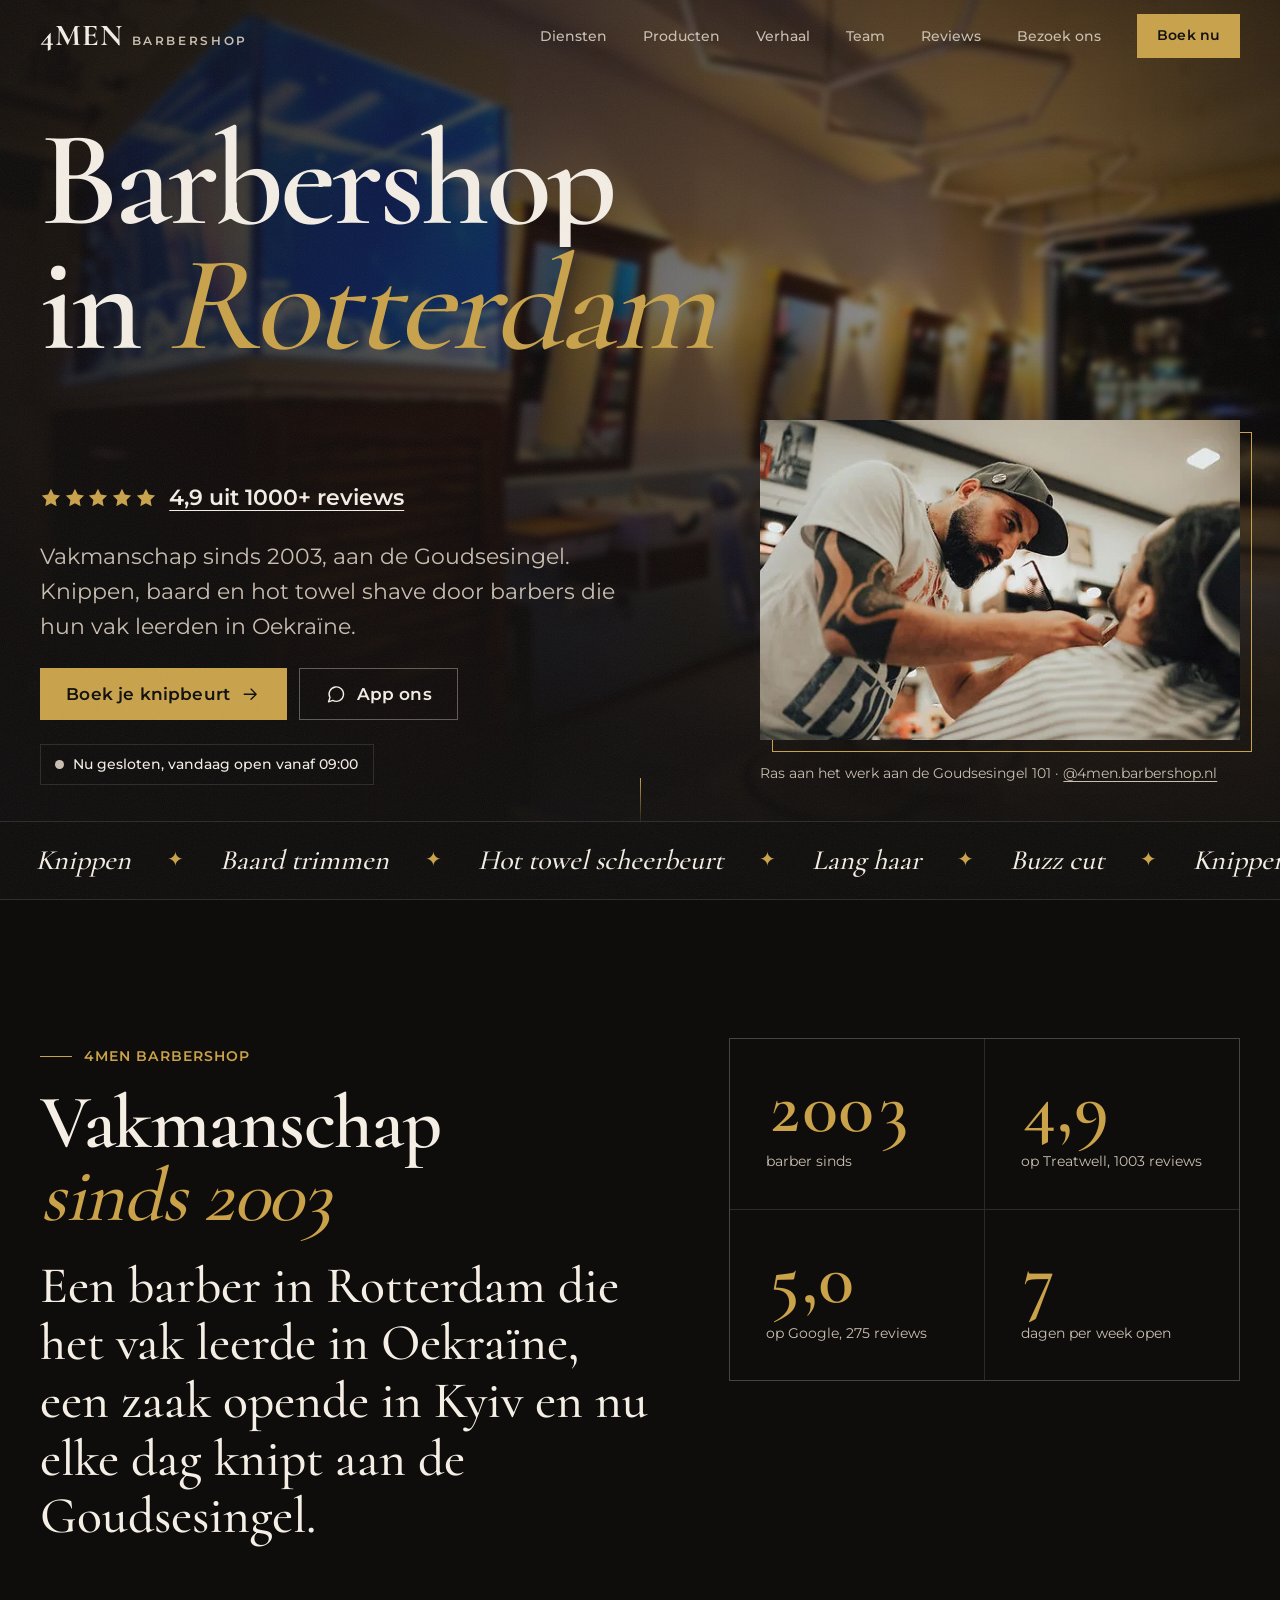
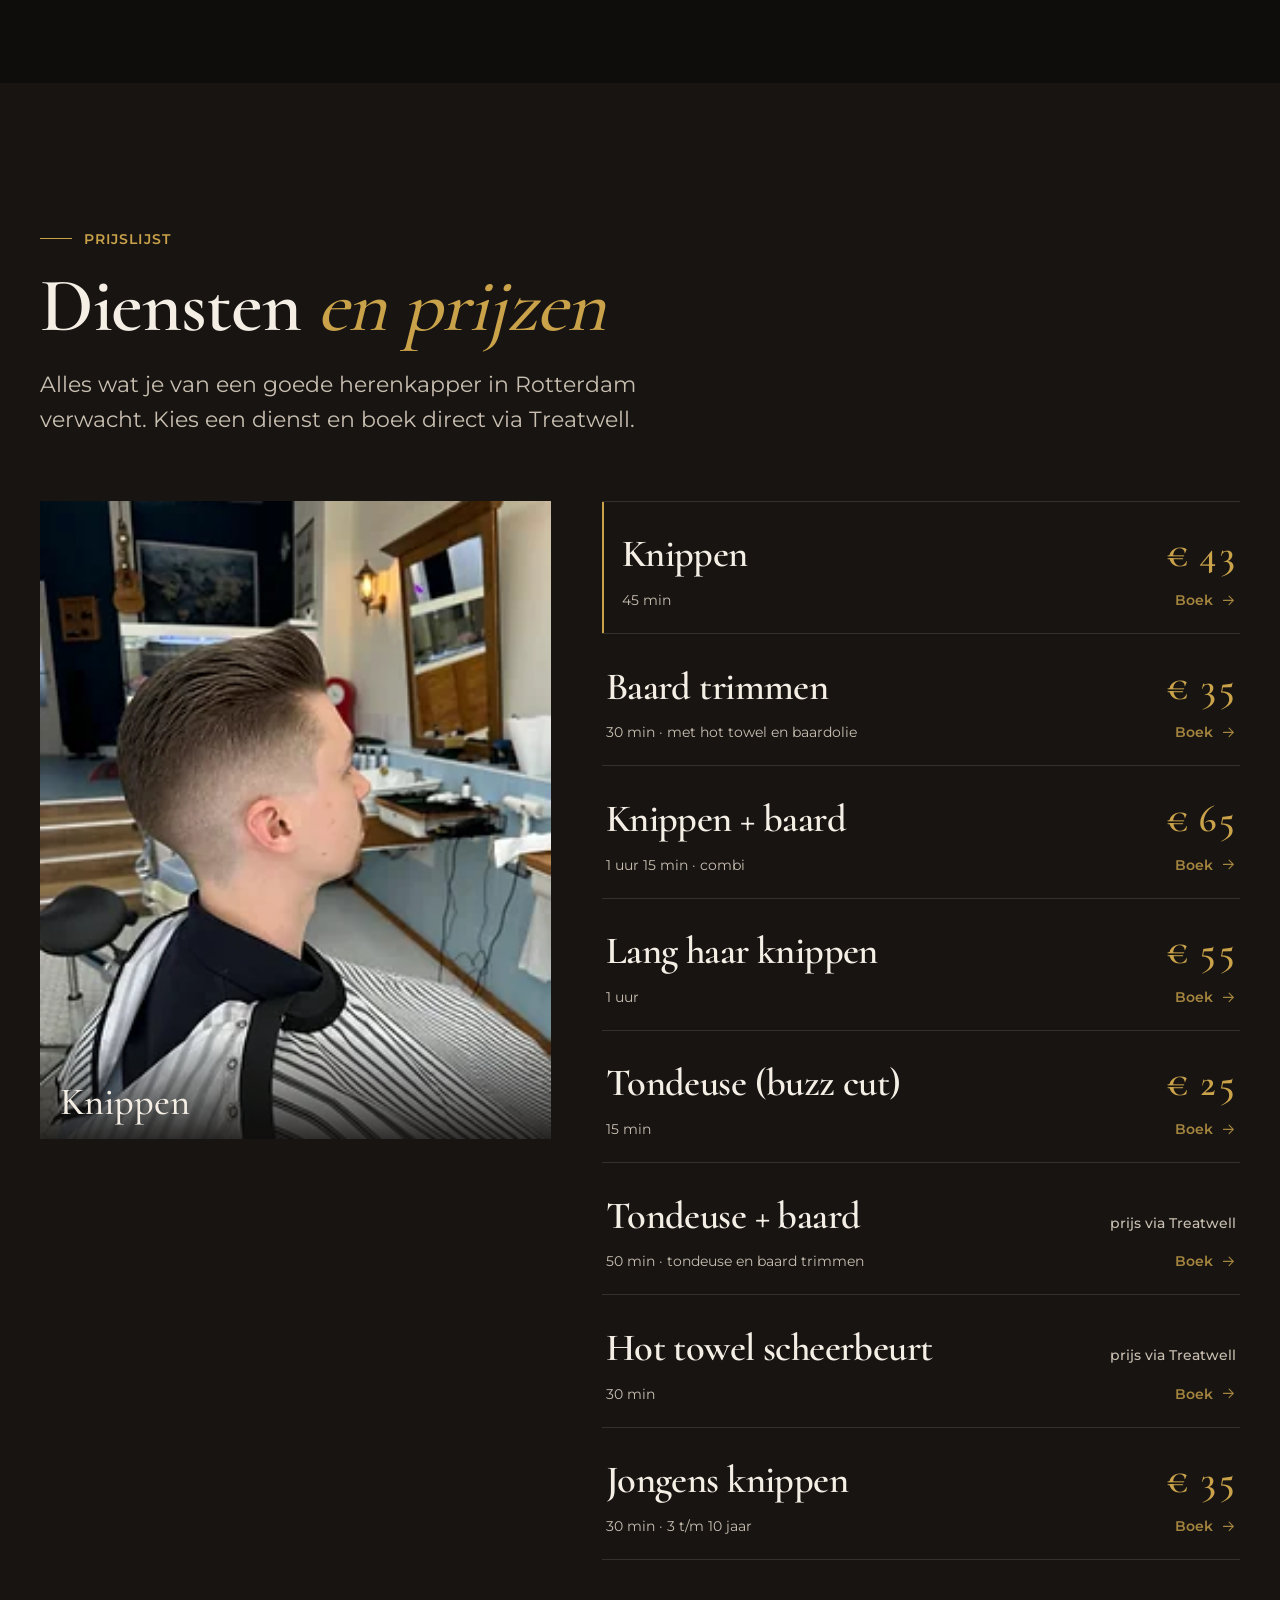
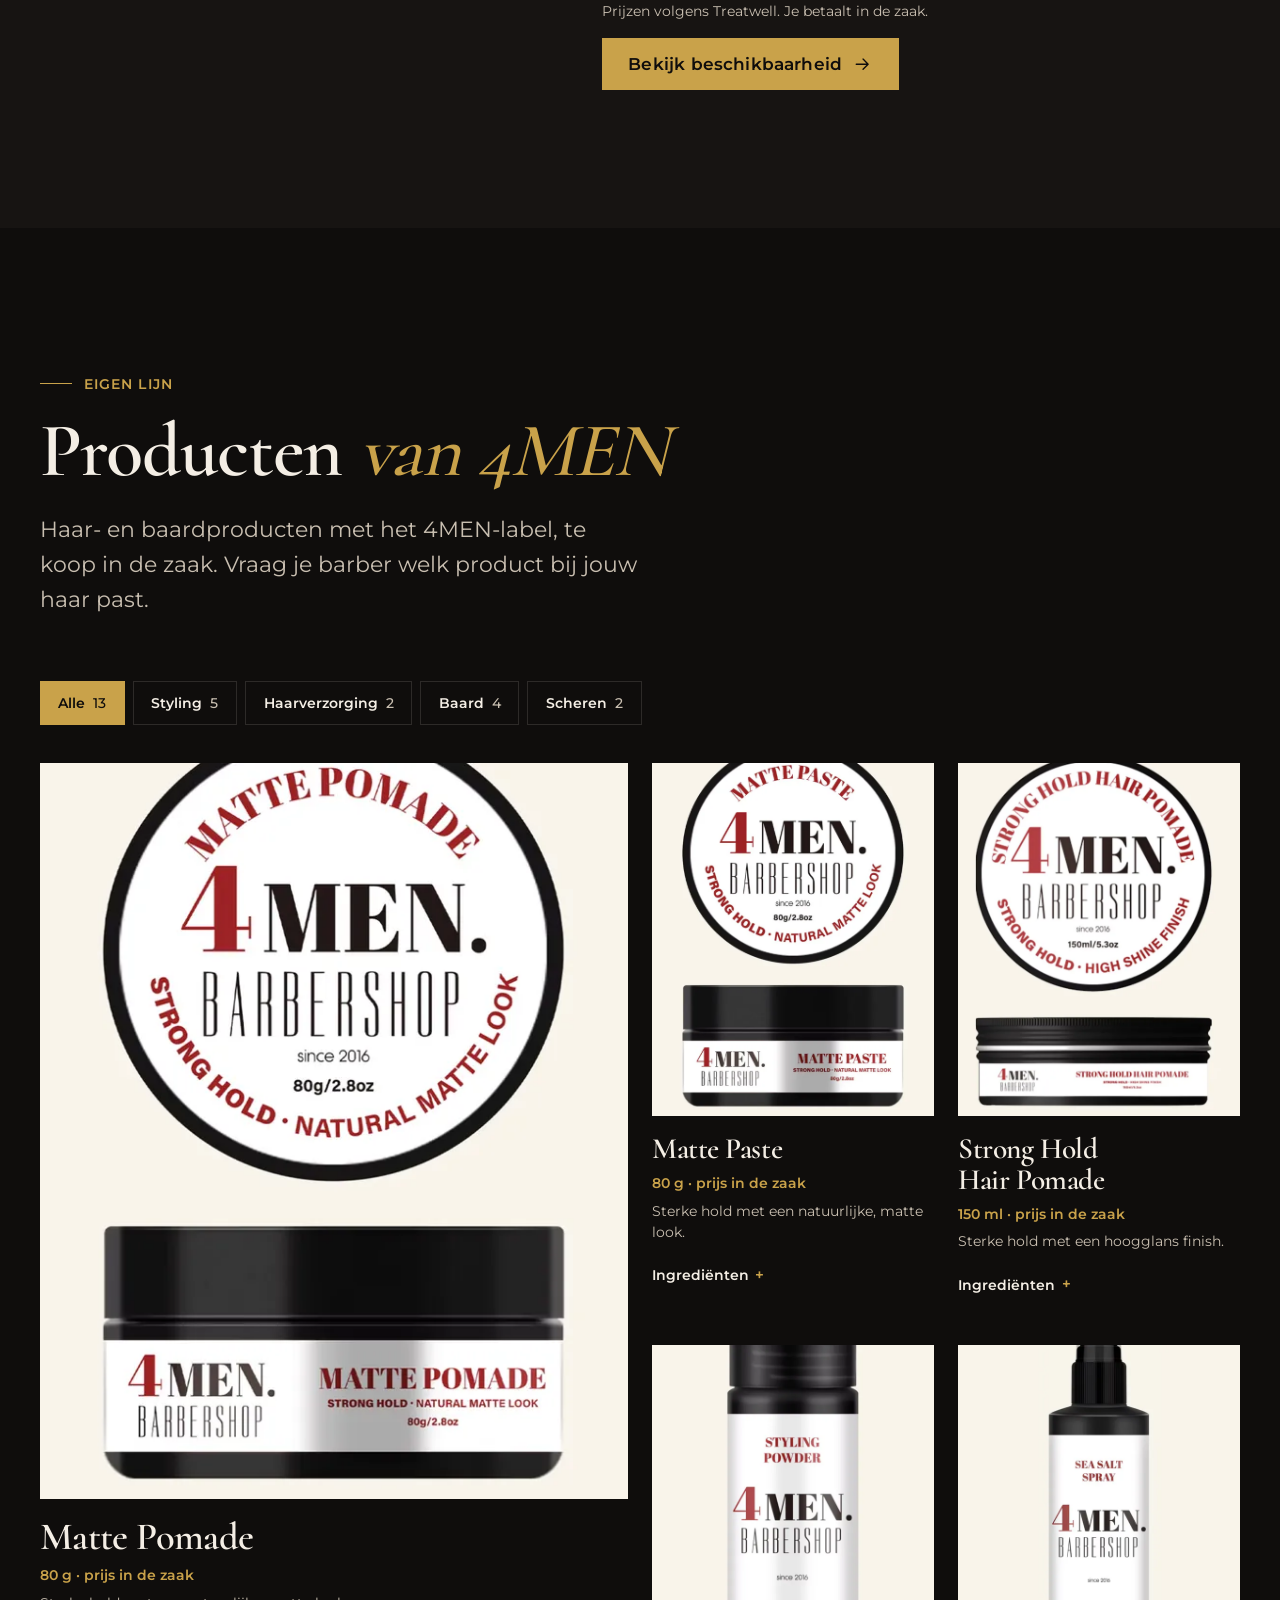
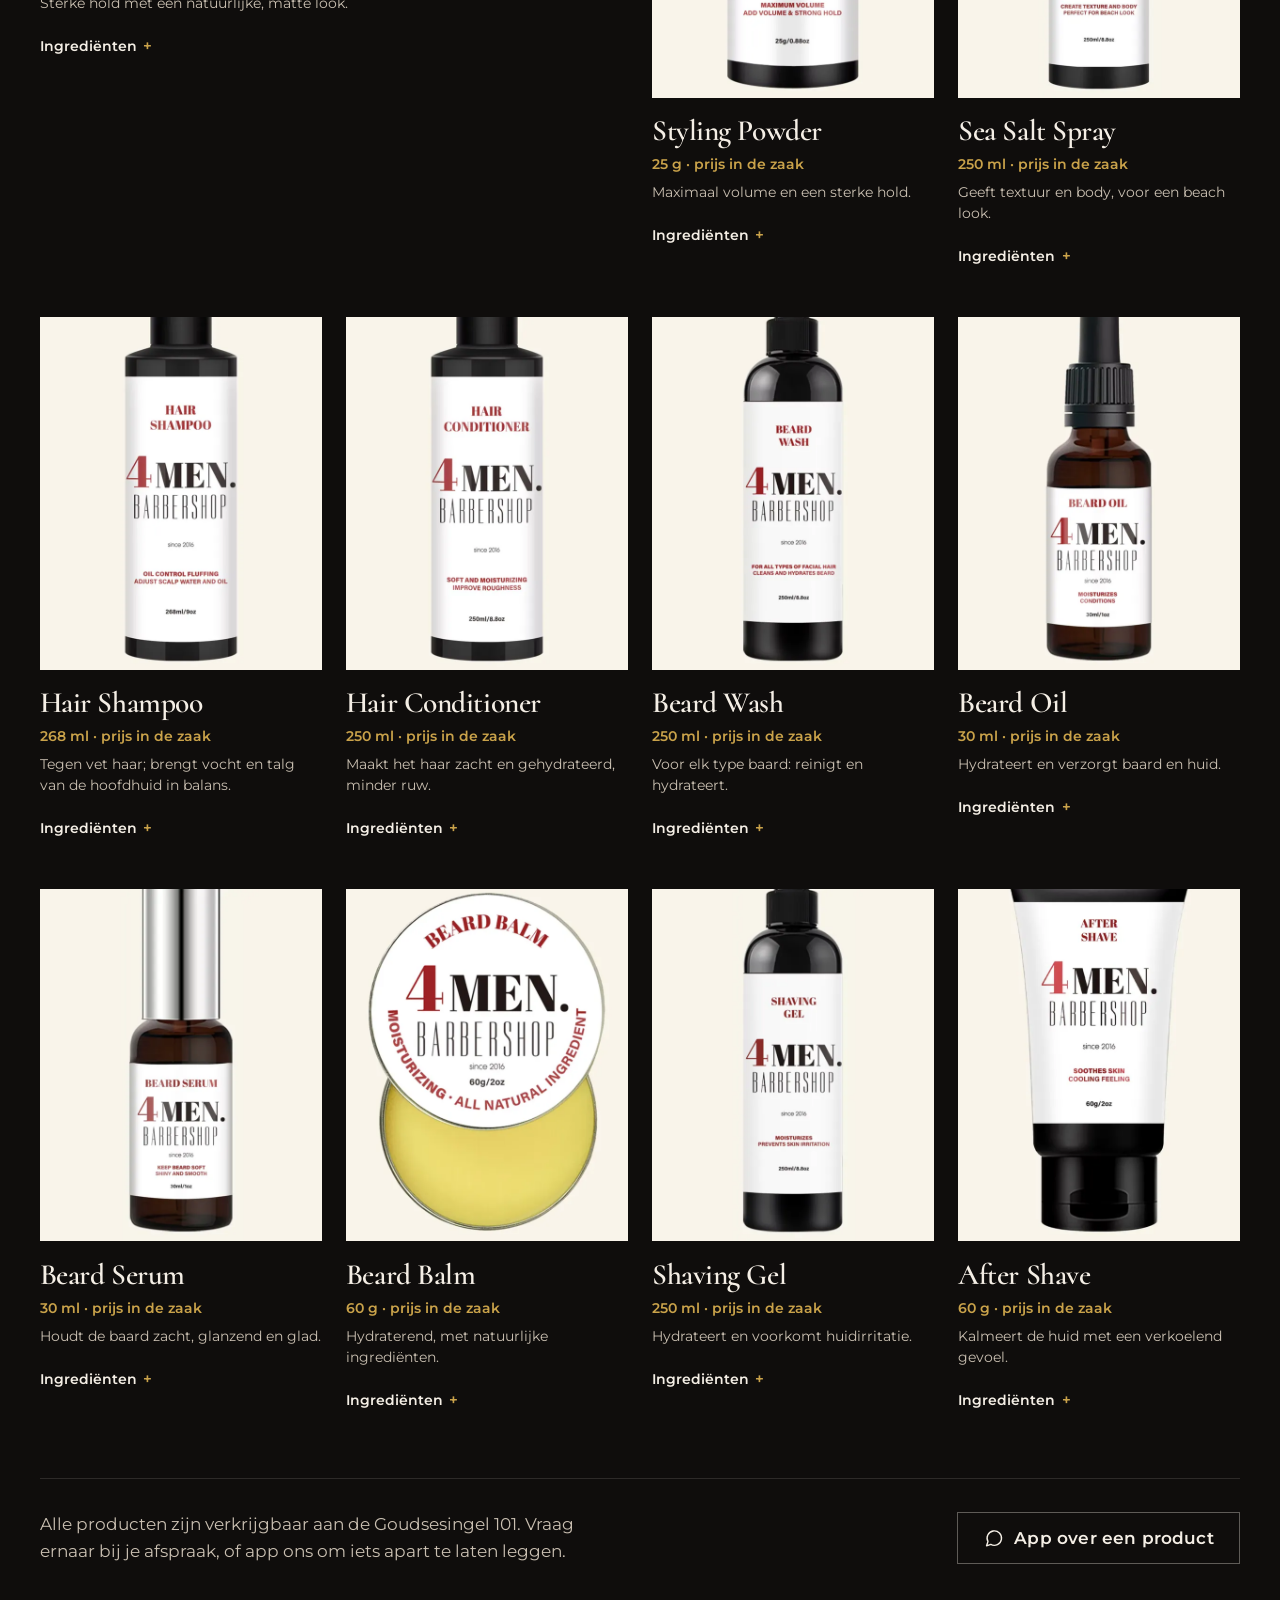
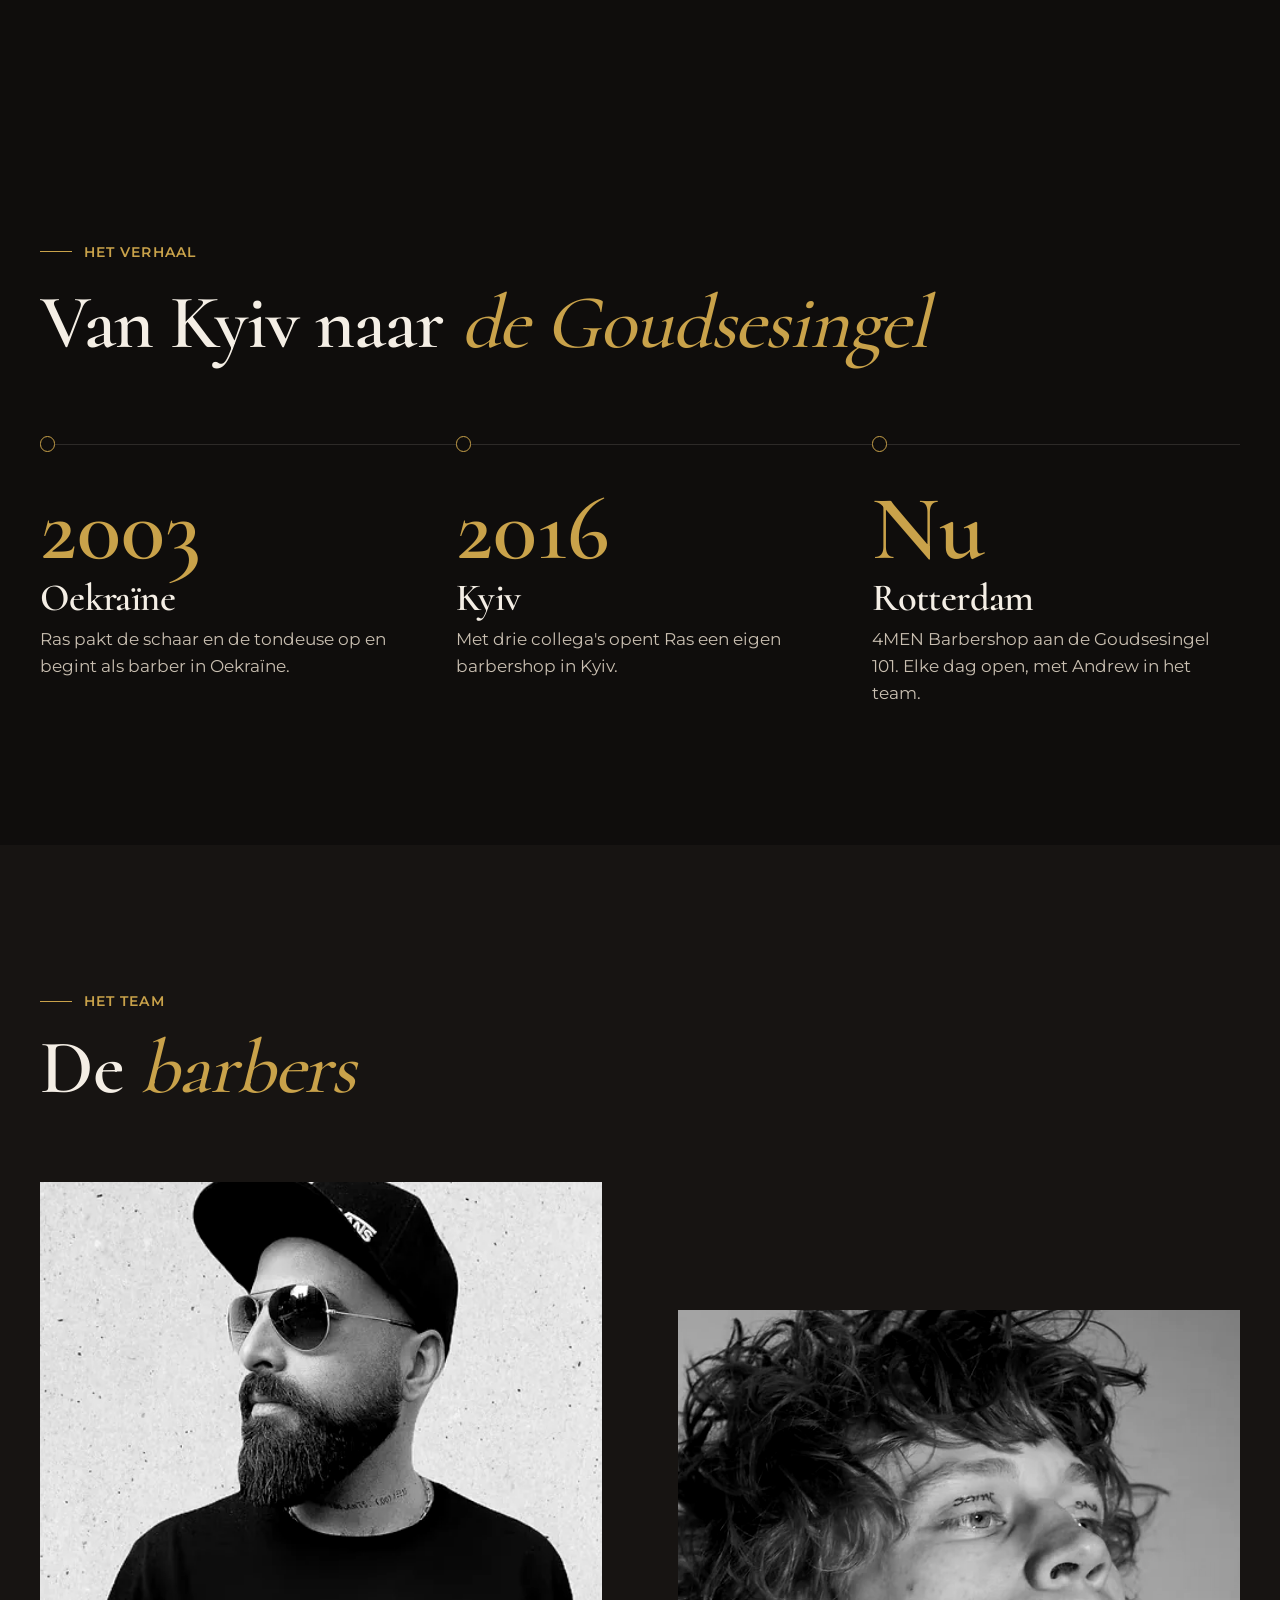
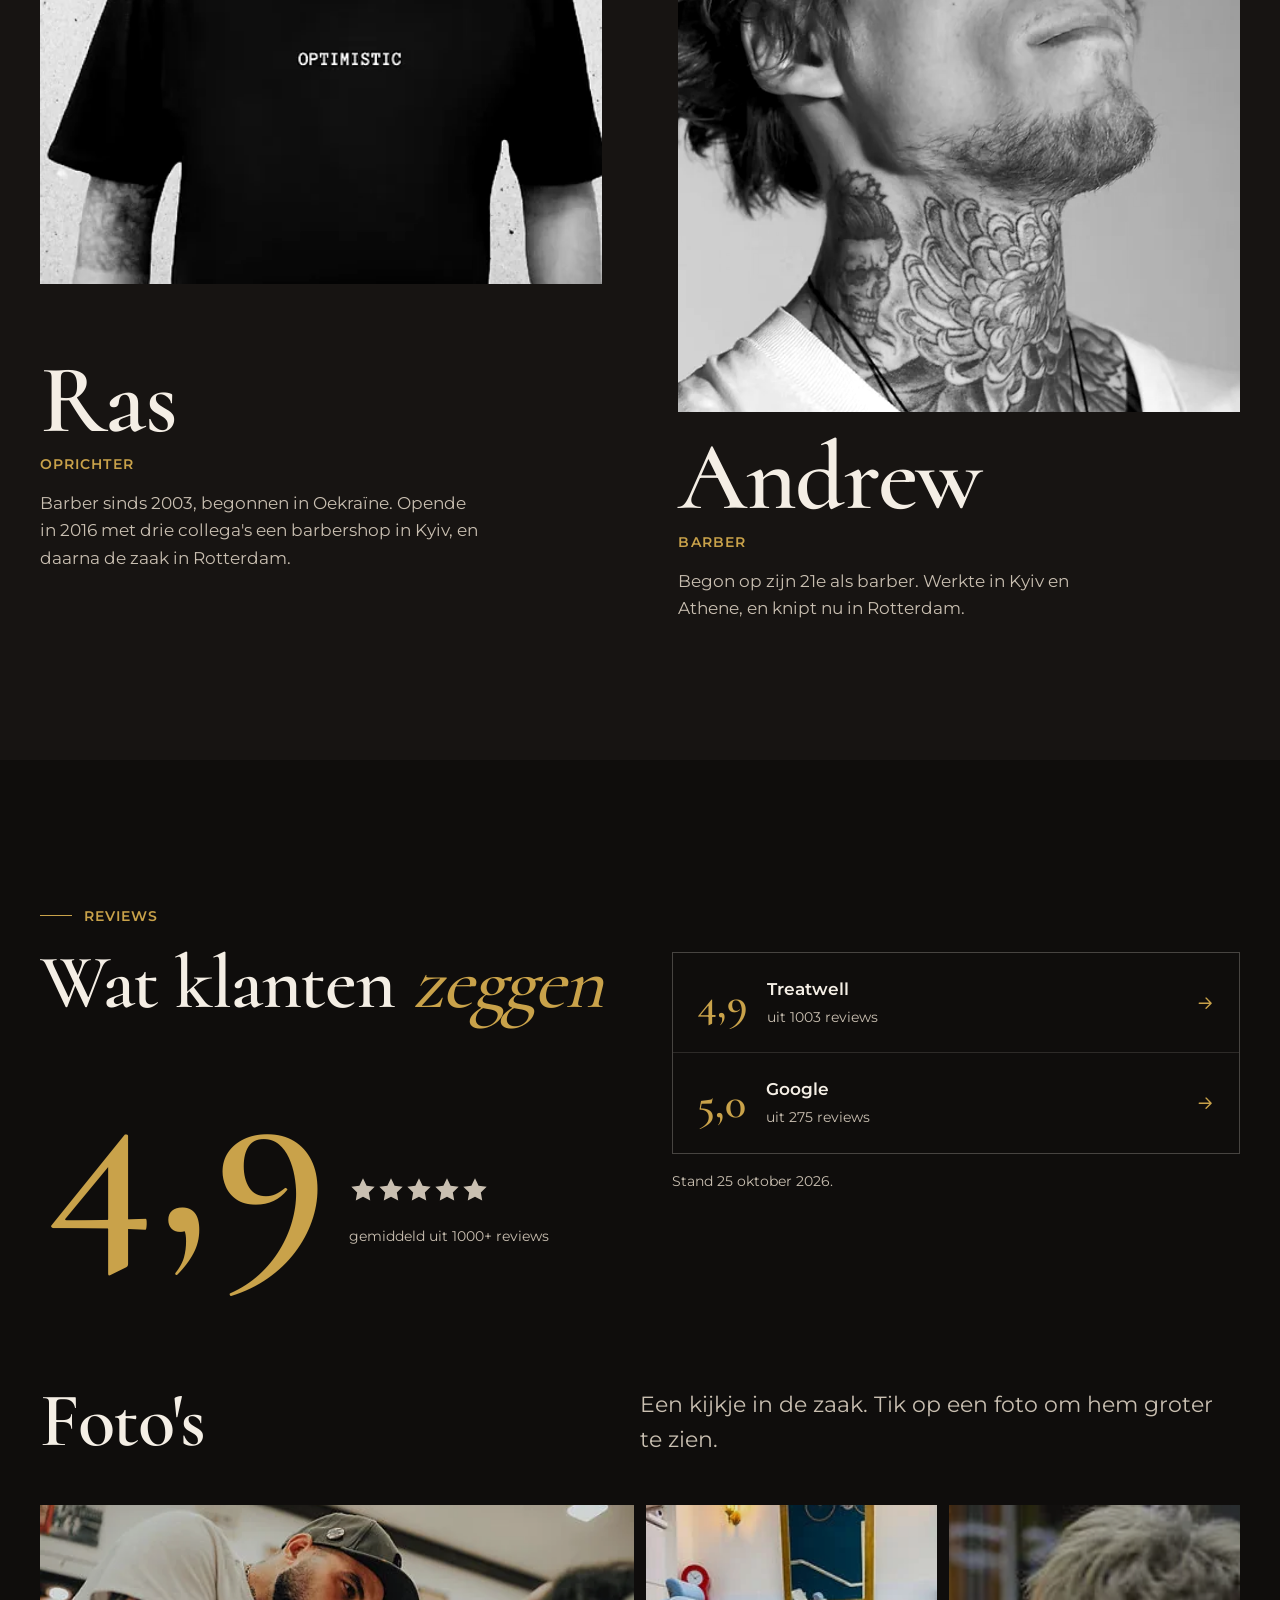
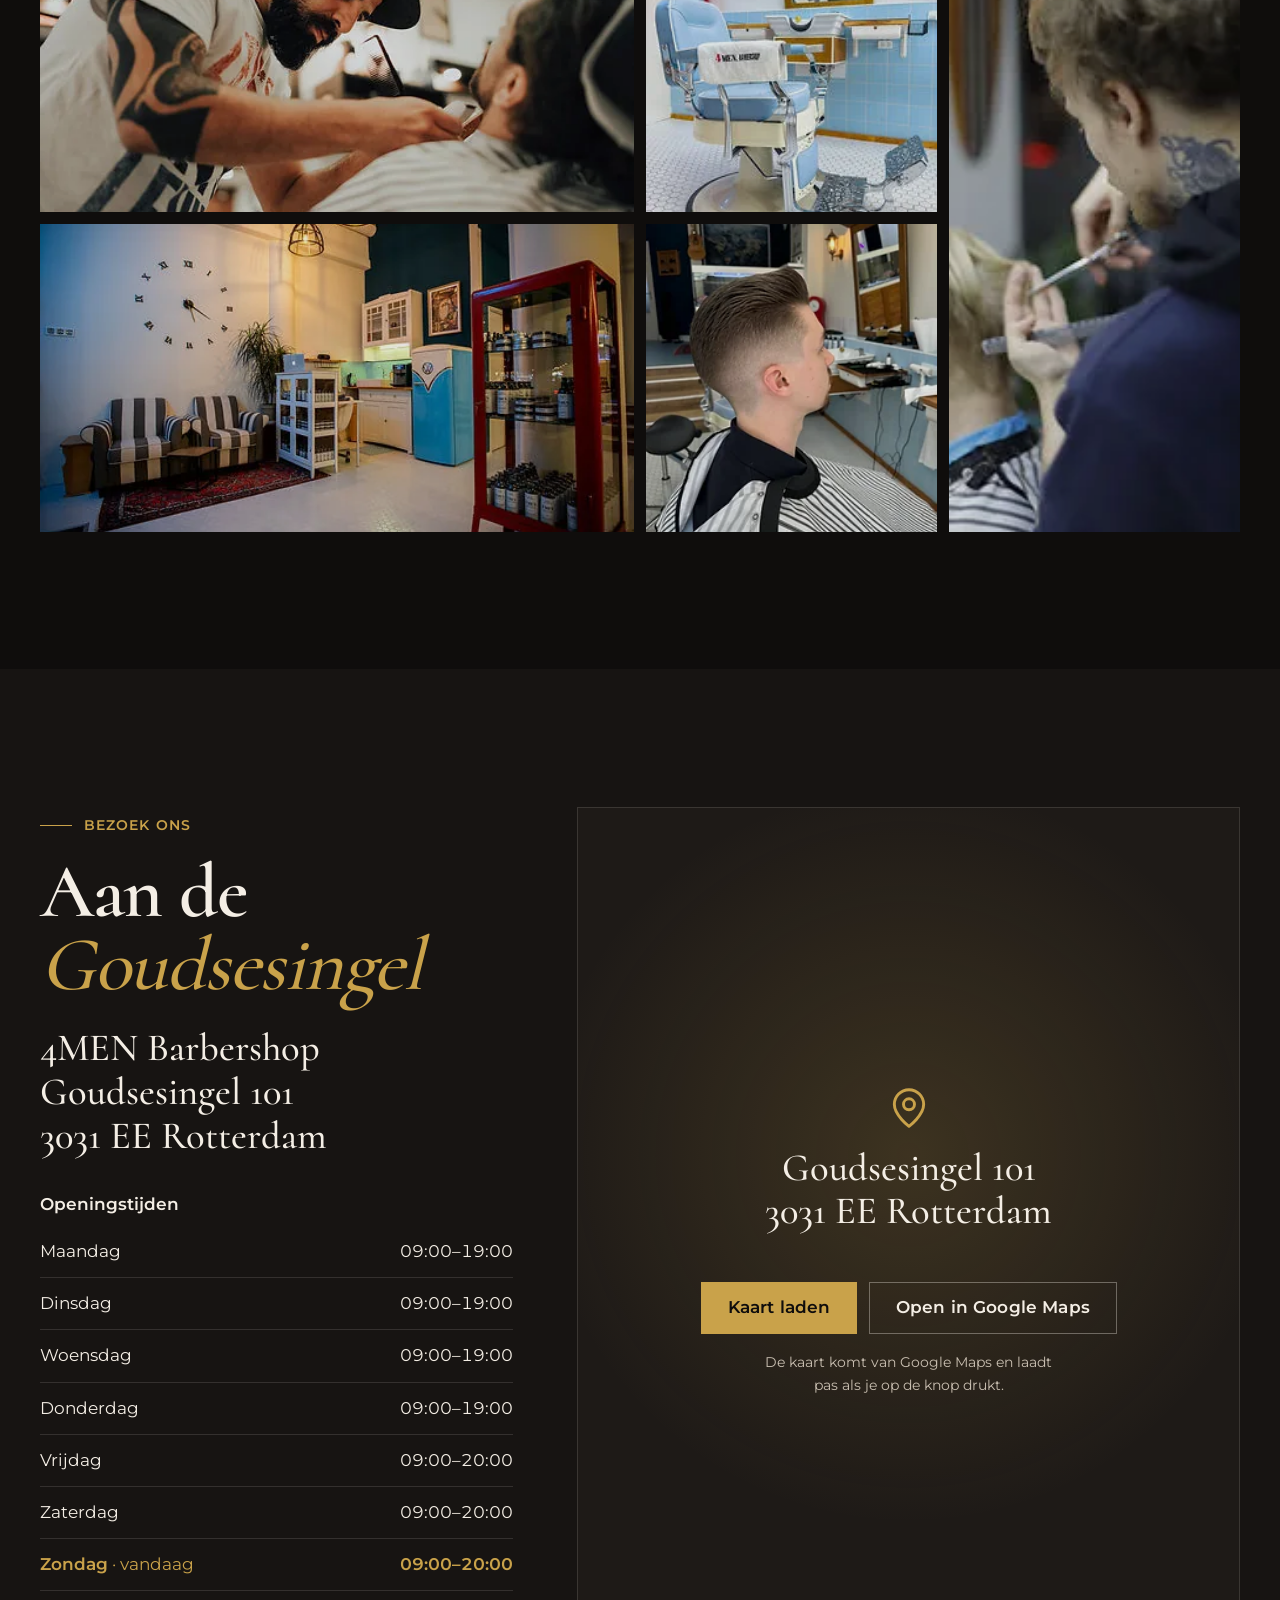
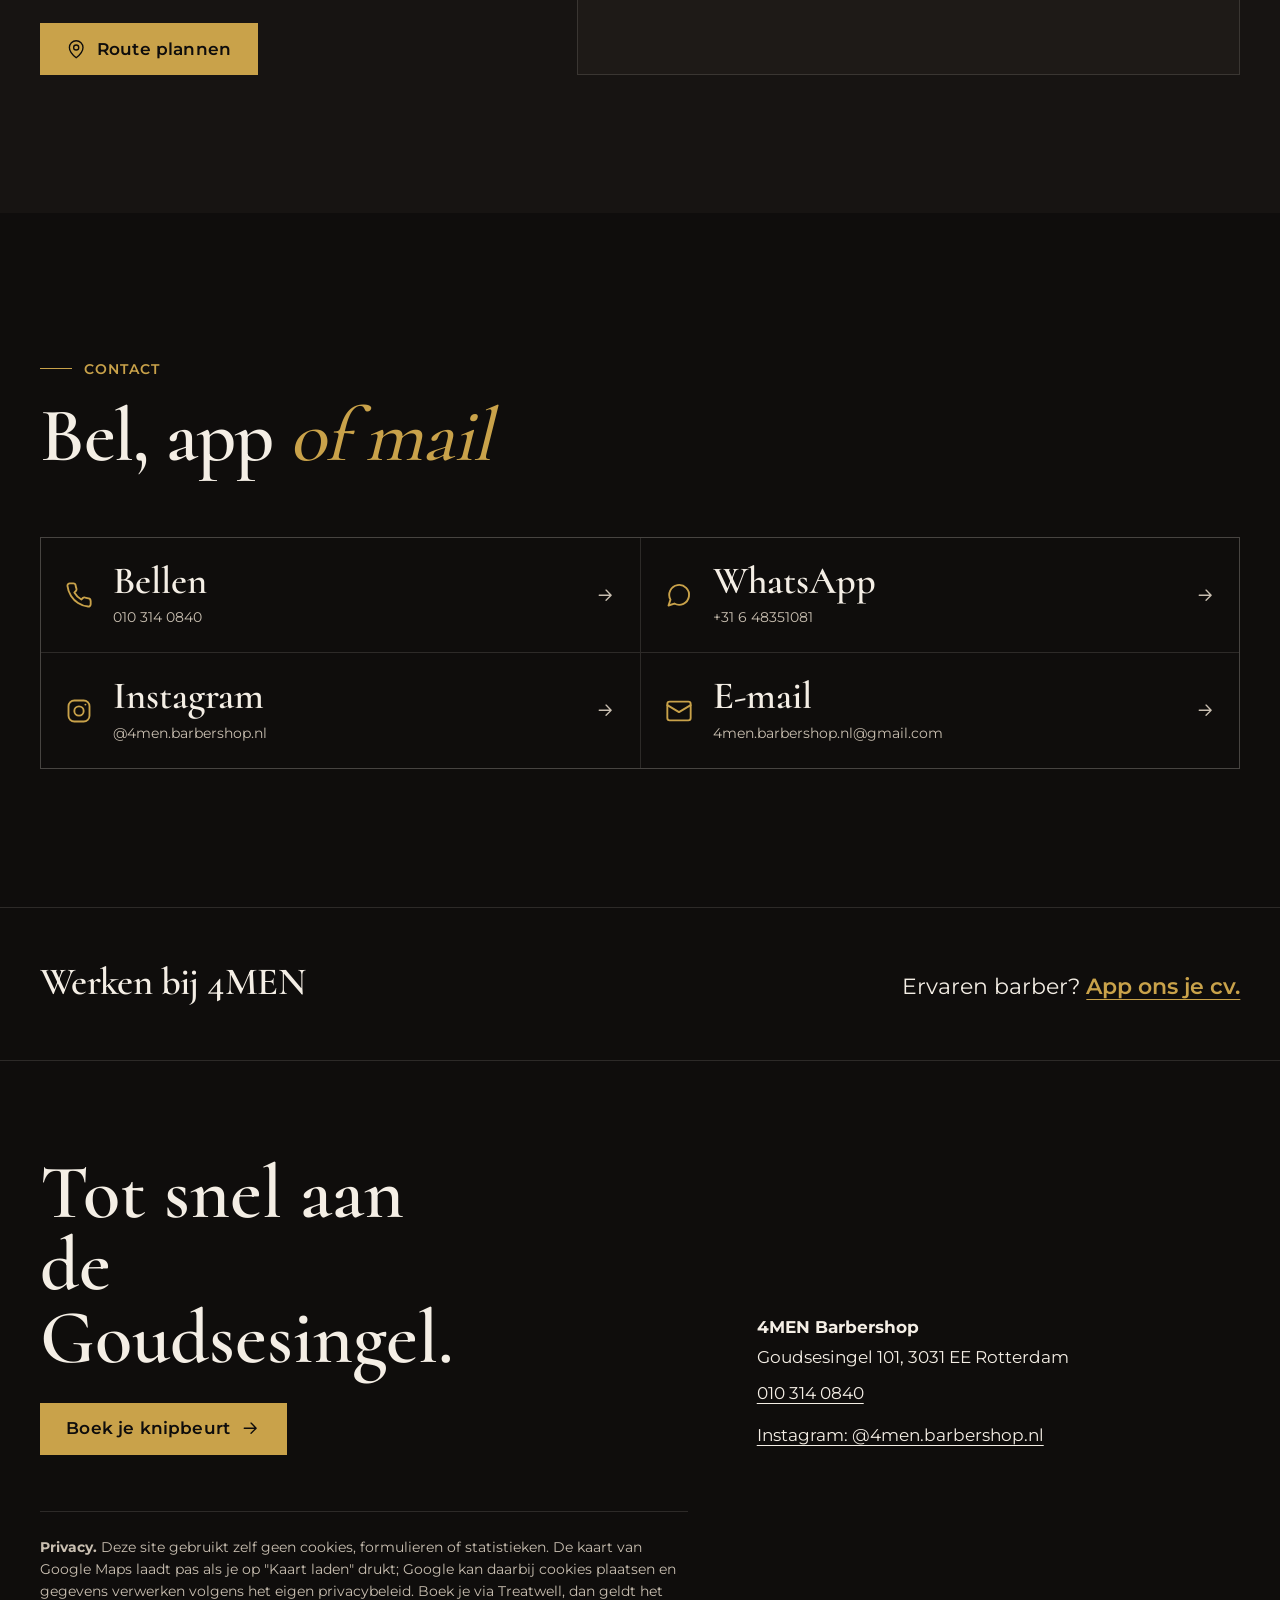
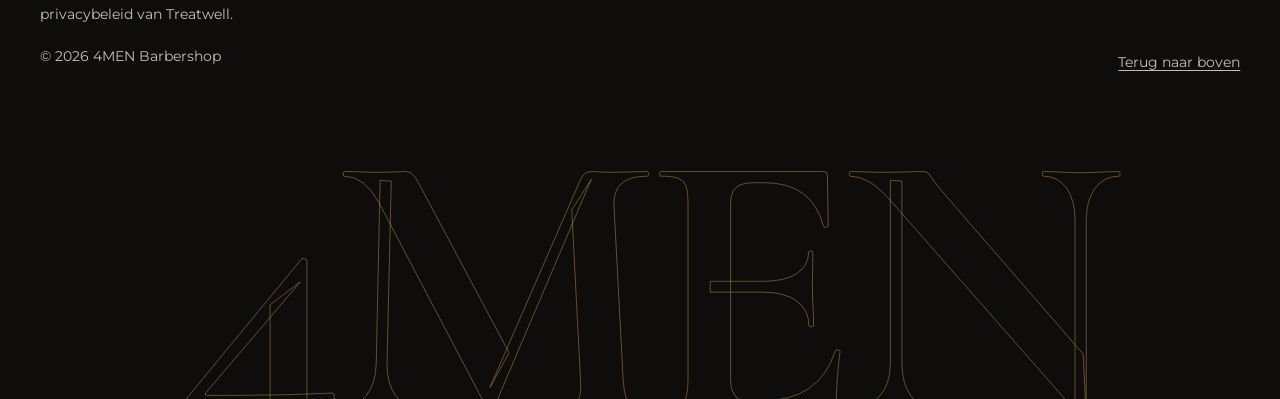
==== commit 0c6f5710: "Add 4MEN product line with filters; use 'barber' instead of 'barbier' Thirteen 4MEN-label hair and b" ====
--- a/4men-barbershop/index.html
+++ b/4men-barbershop/index.html
@@ -280,6 +280,43 @@
   .service-photo { display: block; position: sticky; top: calc(var(--header-h) + 2rem); }
 }
 
+/* Products */
+.filters { display: flex; flex-wrap: wrap; gap: 0.5rem; margin-bottom: clamp(1.75rem, 3vw, 2.5rem); }
+.filters button { min-height: 2.75rem; padding: 0.55rem 1.1rem; border: 1px solid var(--line); background: transparent; cursor: pointer; font-size: var(--t-sm); font-weight: 600; transition: background-color 250ms var(--ease), color 250ms var(--ease), border-color 250ms var(--ease); }
+.filters button span { color: var(--fg-dim); font-weight: 500; margin-left: 0.25rem; }
+.filters button:hover { border-color: var(--accent); }
+.filters button[aria-pressed="true"] { background: var(--accent); border-color: var(--accent); color: var(--on-accent); }
+.filters button[aria-pressed="true"] span { color: var(--on-accent); }
+.product-grid { list-style: none; padding: 0; display: grid; grid-template-columns: repeat(2, minmax(0, 1fr)); gap: clamp(1.75rem, 3vw, 2.5rem) clamp(0.75rem, 2vw, 1.5rem); }
+.product { display: grid; align-content: start; gap: 0.4rem; animation: fade 500ms var(--ease-out) both; }
+.product-img { aspect-ratio: 4 / 5; max-width: 100%; overflow: hidden; background: #f9f5ea; margin-bottom: 0.75rem; }
+.product-img img { width: 100%; height: 100%; object-fit: cover; transition: transform 700ms var(--ease-out); }
+.product:hover .product-img img { transform: scale(1.05); }
+.product h3 { font-size: clamp(1.375rem, 1.2rem + 0.8vw, 1.875rem); line-height: 1.05; }
+.product-meta { color: var(--accent); font-size: var(--t-sm); font-weight: 600; }
+.product p:not(.product-meta) { color: var(--fg-dim); font-size: var(--t-sm); line-height: 1.5; }
+.product details { margin-top: 0.25rem; font-size: var(--t-sm); }
+.product summary { cursor: pointer; padding-block: 0.6rem; font-weight: 600; color: var(--fg); list-style: none; display: inline-flex; align-items: center; gap: 0.4rem; }
+.product summary::-webkit-details-marker { display: none; }
+.product summary::after { content: "+"; color: var(--accent); font-size: 1.1em; transition: transform 250ms var(--ease); }
+.product details[open] summary::after { transform: rotate(45deg); }
+.product details p { font-size: 0.8125rem !important; }
+.products-foot { display: flex; flex-wrap: wrap; align-items: center; justify-content: space-between; gap: 1rem 2rem; margin-top: clamp(2.5rem, 5vw, 3.5rem); padding-top: 2rem; border-top: 1px solid var(--line); color: var(--fg-dim); }
+.products-foot p { max-width: 52ch; }
+.product.is-featured { grid-column: span 2; }
+.product.is-featured .product-img { aspect-ratio: 8 / 7; }
+.product.is-featured .product-img img { object-fit: contain; }
+.product.is-featured h3 { font-size: var(--t-h3); }
+.product-grid.is-filtered .is-featured { grid-column: auto; grid-row: auto; }
+.product-grid.is-filtered .is-featured .product-img { aspect-ratio: 4 / 5; }
+.product-grid.is-filtered .is-featured .product-img img { object-fit: cover; }
+@media (min-width: 48rem) {
+  .product-grid { grid-template-columns: repeat(3, minmax(0, 1fr)); }
+  .product.is-featured { grid-row: span 2; }
+  .product.is-featured .product-img { aspect-ratio: 4 / 5; }
+}
+@media (min-width: 72rem) { .product-grid { grid-template-columns: repeat(4, minmax(0, 1fr)); } }
+
 /* Story */
 .story-head { display: grid; gap: 1.5rem; margin-bottom: clamp(3rem, 6vw, 5rem); }
 .timeline { list-style: none; padding: 0; display: grid; gap: 0; position: relative; }
@@ -455,6 +492,7 @@
     <div class="header-right">
       <nav class="nav" aria-label="Secties">
         <a href="#diensten">Diensten</a>
+        <a href="#producten">Producten</a>
         <a href="#verhaal">Verhaal</a>
         <a href="#team">Team</a>
         <a href="#reviews">Reviews</a>
@@ -481,7 +519,7 @@
             <span class="stars" aria-hidden="true"><svg><use href="#i-star"/></svg><svg><use href="#i-star"/></svg><svg><use href="#i-star"/></svg><svg><use href="#i-star"/></svg><svg><use href="#i-star"/></svg></span>
             <u>4,9 uit 1000+ reviews</u>
           </a>
-          <p class="lead">Vakmanschap sinds 2003, aan de Goudsesingel. Knippen, baard en hot towel shave door barbiers die hun vak leerden in Oekraïne.</p>
+          <p class="lead">Vakmanschap sinds 2003, aan de Goudsesingel. Knippen, baard en hot towel shave door barbers die hun vak leerden in Oekraïne.</p>
           <div class="hero-actions">
             <a class="btn btn-gold" href="https://www.treatwell.nl/salon/4men-barbershop/" rel="noopener"><span>Boek je knipbeurt</span><svg class="icon" aria-hidden="true"><use href="#i-arrow"/></svg></a>
             <a class="btn btn-line" href="https://wa.me/31648351081" rel="noopener"><svg class="icon" aria-hidden="true"><use href="#i-chat"/></svg><span>App ons</span></a>
@@ -508,10 +546,10 @@
       <div data-reveal>
         <p class="label">4MEN Barbershop</p>
         <h2 class="h2" id="intro-titel" style="margin-top:1.25rem">Vakmanschap <em>sinds 2003</em></h2>
-        <p class="statement">Een barbier in Rotterdam die het vak leerde in Oekraïne, een zaak opende in Kyiv en nu elke dag knipt aan de Goudsesingel.</p>
+        <p class="statement">Een barber in Rotterdam die het vak leerde in Oekraïne, een zaak opende in Kyiv en nu elke dag knipt aan de Goudsesingel.</p>
       </div>
       <div class="counters" data-reveal style="--d:120ms">
-        <div class="counter"><strong data-count="2003" data-dec="0">2003</strong><span>barbier sinds</span></div>
+        <div class="counter"><strong data-count="2003" data-dec="0">2003</strong><span>barber sinds</span></div>
         <div class="counter"><strong data-count="4.9" data-dec="1">4,9</strong><span>op Treatwell, 1003 reviews</span></div>
         <div class="counter"><strong data-count="5.0" data-dec="1">5,0</strong><span>op Google, 275 reviews</span></div>
         <div class="counter"><strong data-count="7" data-dec="0">7</strong><span>dagen per week open</span></div>
@@ -557,6 +595,122 @@
     </div>
   </section>
 
+  <section class="section products" id="producten" aria-labelledby="producten-titel">
+    <div class="wrap">
+      <div class="services-head" data-reveal>
+        <div>
+          <p class="label">Eigen lijn</p>
+          <h2 class="h2" id="producten-titel" style="margin-top:1.25rem">Producten <em>van 4MEN</em></h2>
+        </div>
+        <p class="lead">Haar- en baardproducten met het 4MEN-label, te koop in de zaak. Vraag je barber welk product bij jouw haar past.</p>
+      </div>
+      <div class="filters" role="group" aria-label="Filter producten">
+        <button type="button" aria-pressed="true" data-filter="alle">Alle <span>13</span></button>
+        <button type="button" aria-pressed="false" data-filter="styling">Styling <span>5</span></button>
+        <button type="button" aria-pressed="false" data-filter="haar">Haarverzorging <span>2</span></button>
+        <button type="button" aria-pressed="false" data-filter="baard">Baard <span>4</span></button>
+        <button type="button" aria-pressed="false" data-filter="scheren">Scheren <span>2</span></button>
+      </div>
+      <ul class="product-grid" data-products>
+          <li class="product is-featured" data-cat="styling">
+            <div class="product-img"><img src="img/producten/matte-pomade.webp" width="600" height="750" loading="lazy" decoding="async" alt="Matte Pomade van 4MEN Barbershop, 80 g"></div>
+            <h3>Matte Pomade</h3>
+            <p class="product-meta">80 g · prijs in de zaak</p>
+            <p>Sterke hold met een natuurlijke, matte look.</p>
+            <details><summary>Ingrediënten</summary><p>Water, Cera Alba, Cocos Nucifera (Coconut) Oil, Ceteareth-25, Bentonite, PVP, Glycol Distearate, Castor Oil, Oleth-5, Caramel, Carnauba Acid Wax, CI 19140, CI 15985, Fragrance.</p></details>
+          </li>
+          <li class="product" data-cat="styling">
+            <div class="product-img"><img src="img/producten/matte-paste.webp" width="600" height="750" loading="lazy" decoding="async" alt="Matte Paste van 4MEN Barbershop, 80 g"></div>
+            <h3>Matte Paste</h3>
+            <p class="product-meta">80 g · prijs in de zaak</p>
+            <p>Sterke hold met een natuurlijke, matte look.</p>
+            <details><summary>Ingrediënten</summary><p>Water, Petrolatum, Glyceryl Stearate, Ceteareth-25, Kaolin, Argan Oil, Cetearyl Emulsifiers, Propylene Glycol, Ceresin, PVP, PEG-40 Hydrogenated Castor Oil, Volcanic Soil, DMDM Hydantoin, Parfume.</p></details>
+          </li>
+          <li class="product" data-cat="styling">
+            <div class="product-img"><img src="img/producten/strong-hold-pomade.webp" width="600" height="750" loading="lazy" decoding="async" alt="Strong Hold Hair Pomade van 4MEN Barbershop, 150 ml"></div>
+            <h3>Strong Hold Hair Pomade</h3>
+            <p class="product-meta">150 ml · prijs in de zaak</p>
+            <p>Sterke hold met een hoogglans finish.</p>
+            <details><summary>Ingrediënten</summary><p>Aqua, Beeswax, Styrene-Acrylates Copolymer, Menthyl Lactate, Argan Oil, PEG-40 Hydrogenated Castor Oil, Ocimum Americanum Leaf Oil, Parfume.</p></details>
+          </li>
+          <li class="product" data-cat="styling">
+            <div class="product-img"><img src="img/producten/styling-powder.webp" width="600" height="750" loading="lazy" decoding="async" alt="Styling Powder van 4MEN Barbershop, 25 g"></div>
+            <h3>Styling Powder</h3>
+            <p class="product-meta">25 g · prijs in de zaak</p>
+            <p>Maximaal volume en een sterke hold.</p>
+            <details><summary>Ingrediënten</summary><p>Corn Starch Modified, Silica, Fragrance, Hydroxyacetophenone, Phenoxyethanol, Ethylhexylglycerin.</p></details>
+          </li>
+          <li class="product" data-cat="styling">
+            <div class="product-img"><img src="img/producten/sea-salt-spray.webp" width="600" height="750" loading="lazy" decoding="async" alt="Sea Salt Spray van 4MEN Barbershop, 250 ml"></div>
+            <h3>Sea Salt Spray</h3>
+            <p class="product-meta">250 ml · prijs in de zaak</p>
+            <p>Geeft textuur en body, voor een beach look.</p>
+            <details><summary>Ingrediënten</summary><p>Water, VP/Acrylates/Lauryl Methacrylate Copolymer, PEG-12 Dimethicone, Parfume, PPG-26-Buteth-26, PEG-40 Hydrogenated Castor Oil.</p></details>
+          </li>
+          <li class="product" data-cat="haar">
+            <div class="product-img"><img src="img/producten/hair-shampoo.webp" width="600" height="750" loading="lazy" decoding="async" alt="Hair Shampoo van 4MEN Barbershop, 268 ml"></div>
+            <h3>Hair Shampoo</h3>
+            <p class="product-meta">268 ml · prijs in de zaak</p>
+            <p>Tegen vet haar; brengt vocht en talg van de hoofdhuid in balans.</p>
+            <details><summary>Ingrediënten</summary><p>Water, Palm Kernelamide DEA, Cocamide MEA, Fragrance, Dimethicone, Mentholum, Cocamidopropyl Betaine, Carbomer, Glycol Distearate, Sodium Chloride, Glycerin, Sodium Benzoate, Citric Acid, Melaleuca Alternifolia (Tea Tree) Leaf Oil, CI 19140, CI 42090.</p></details>
+          </li>
+          <li class="product" data-cat="haar">
+            <div class="product-img"><img src="img/producten/hair-conditioner.webp" width="600" height="750" loading="lazy" decoding="async" alt="Hair Conditioner van 4MEN Barbershop, 250 ml"></div>
+            <h3>Hair Conditioner</h3>
+            <p class="product-meta">250 ml · prijs in de zaak</p>
+            <p>Maakt het haar zacht en gehydrateerd, minder ruw.</p>
+            <details><summary>Ingrediënten</summary><p>Water, Cetearyl Alcohol, Steartrimonium Chloride, Lauric/Myristic/Palmitic/Stearic Glycerides, Hydroxyethylcellulose, Glyceryl Stearate, Fragrance, Benzyl Alcohol, Silicone Quaternium-12, Lauryl Glucoside, Melaleuca Alternifolia (Tea Tree) Leaf Oil, Methylchloroisothiazolinone, CI 19140, CI 42090, Methylisothiazolinone.</p></details>
+          </li>
+          <li class="product" data-cat="baard">
+            <div class="product-img"><img src="img/producten/beard-wash.webp" width="600" height="750" loading="lazy" decoding="async" alt="Beard Wash van 4MEN Barbershop, 250 ml"></div>
+            <h3>Beard Wash</h3>
+            <p class="product-meta">250 ml · prijs in de zaak</p>
+            <p>Voor elk type baard: reinigt en hydrateert.</p>
+            <details><summary>Ingrediënten</summary><p>Water, Sodium Laureth Sulfate, Cocamidopropyl Betaine, Dimethicone, Fragrance, Sodium Chloride, Cetearyl Alcohol, Sodium Benzoate, Polyquaternium-10, Silicone Quaternium-12, Guar Hydroxypropyltrimonium Chloride, Polyquaternium-7, Lauryl Glucoside, Cocamidopropyl PG-Dimonium Chloride, Artemisia Argyi Leaf Extract, Saponins, Glycyrrhetinic Acid, Hydrolyzed Keratin, Keratin, Phenoxyethanol, Oxidized Keratin.</p></details>
+          </li>
+          <li class="product" data-cat="baard">
+            <div class="product-img"><img src="img/producten/beard-oil.webp" width="600" height="750" loading="lazy" decoding="async" alt="Beard Oil van 4MEN Barbershop, 30 ml"></div>
+            <h3>Beard Oil</h3>
+            <p class="product-meta">30 ml · prijs in de zaak</p>
+            <p>Hydrateert en verzorgt baard en huid.</p>
+            <details><summary>Ingrediënten</summary><p>Tea Tree Oil, Grape Seed Oil, Jojoba Oil, Argan Oil, Vitamin E, Olea Europaea (Olive) Fruit Oil, Tocopheryl Acetate, Parfume.</p></details>
+          </li>
+          <li class="product" data-cat="baard">
+            <div class="product-img"><img src="img/producten/beard-serum.webp" width="600" height="750" loading="lazy" decoding="async" alt="Beard Serum van 4MEN Barbershop, 30 ml"></div>
+            <h3>Beard Serum</h3>
+            <p class="product-meta">30 ml · prijs in de zaak</p>
+            <p>Houdt de baard zacht, glanzend en glad.</p>
+            <details><summary>Ingrediënten</summary><p>Water, Glycerin, Dimethicone, Carbomer, Phenoxyethanol, Methylparaben, Simmondsia Chinensis (Jojoba) Seed Oil, Butyrospermum Parkii (Shea) Butter, Fragrance.</p></details>
+          </li>
+          <li class="product" data-cat="baard">
+            <div class="product-img"><img src="img/producten/beard-balm.webp" width="600" height="750" loading="lazy" decoding="async" alt="Beard Balm van 4MEN Barbershop, 60 g"></div>
+            <h3>Beard Balm</h3>
+            <p class="product-meta">60 g · prijs in de zaak</p>
+            <p>Hydraterend, met natuurlijke ingrediënten.</p>
+            <details><summary>Ingrediënten</summary><p>Olea Europaea Fruit Oil, Simmondsia Chinensis (Jojoba) Seed Oil, Macadamia Oil, Polybutene, Ceresin, Bees Wax, Butyrospermum Parkii, Cocoa Butter, Microcrystalline Wax, Carnauba Wax, Candelilla Wax, Titanium Dioxide, Parfum, Tocopheryl Acetate.</p></details>
+          </li>
+          <li class="product" data-cat="scheren">
+            <div class="product-img"><img src="img/producten/shaving-gel.webp" width="600" height="750" loading="lazy" decoding="async" alt="Shaving Gel van 4MEN Barbershop, 250 ml"></div>
+            <h3>Shaving Gel</h3>
+            <p class="product-meta">250 ml · prijs in de zaak</p>
+            <p>Hydrateert en voorkomt huidirritatie.</p>
+            <details><summary>Ingrediënten</summary><p>Water, Glycerin, Propylene Glycol, Carbomer, PEG-40 Hydrogenated Castor Oil, Phenoxyethanol, Methylparaben, Aminomethyl Propanol, Allantoin, Fragrance.</p></details>
+          </li>
+          <li class="product" data-cat="scheren">
+            <div class="product-img"><img src="img/producten/after-shave.webp" width="600" height="750" loading="lazy" decoding="async" alt="After Shave van 4MEN Barbershop, 60 g"></div>
+            <h3>After Shave</h3>
+            <p class="product-meta">60 g · prijs in de zaak</p>
+            <p>Kalmeert de huid met een verkoelend gevoel.</p>
+            <details><summary>Ingrediënten</summary><p>Water, Argan Oil, Caprylic/Capric Triglyceride, Vitamin E, Cetearyl Glucoside, Carrageenan, Xanthan Gum, Allantoin, Perfume.</p></details>
+          </li>
+      </ul>
+      <div class="products-foot">
+        <p>Alle producten zijn verkrijgbaar aan de Goudsesingel 101. Vraag ernaar bij je afspraak, of app ons om iets apart te laten leggen.</p>
+        <a class="btn btn-line" href="https://wa.me/31648351081" rel="noopener"><svg class="icon" aria-hidden="true"><use href="#i-chat"/></svg><span>App over een product</span></a>
+      </div>
+    </div>
+  </section>
+
   <section class="section" id="verhaal" aria-labelledby="verhaal-titel">
     <div class="wrap">
       <div class="story-head" data-reveal>
@@ -567,7 +721,7 @@
         <li class="step" data-reveal>
           <p class="year">2003</p>
           <h3>Oekraïne</h3>
-          <p>Ras pakt de schaar en de tondeuse op en begint als barbier in Oekraïne.</p>
+          <p>Ras pakt de schaar en de tondeuse op en begint als barber in Oekraïne.</p>
         </li>
         <li class="step" data-reveal style="--d:120ms">
           <p class="year">2016</p>
@@ -587,7 +741,7 @@
     <div class="wrap">
       <div data-reveal>
         <p class="label">Het team</p>
-        <h2 class="h2" id="team-titel" style="margin-top:1.25rem">De <em>barbiers</em></h2>
+        <h2 class="h2" id="team-titel" style="margin-top:1.25rem">De <em>barbers</em></h2>
       </div>
       <div class="team-grid">
         <article class="member" data-reveal>
@@ -595,15 +749,15 @@
           <div>
             <h3 class="name">Ras</h3>
             <p class="role">Oprichter</p>
-            <p>Barbier sinds 2003, begonnen in Oekraïne. Opende in 2016 met drie collega's een barbershop in Kyiv, en daarna de zaak in Rotterdam.</p>
+            <p>Barber sinds 2003, begonnen in Oekraïne. Opende in 2016 met drie collega's een barbershop in Kyiv, en daarna de zaak in Rotterdam.</p>
           </div>
         </article>
         <article class="member" data-reveal style="--d:120ms">
-          <div class="photo"><img src="img/team-andrew.webp" width="637" height="796" loading="lazy" decoding="async" alt="Portret van Andrew, barbier bij 4MEN Barbershop"></div>
+          <div class="photo"><img src="img/team-andrew.webp" width="637" height="796" loading="lazy" decoding="async" alt="Portret van Andrew, barber bij 4MEN Barbershop"></div>
           <div>
             <h3 class="name">Andrew</h3>
-            <p class="role">Barbier</p>
-            <p>Begon op zijn 21e als barbier. Werkte in Kyiv en Athene, en knipt nu in Rotterdam.</p>
+            <p class="role">Barber</p>
+            <p>Begon op zijn 21e als barber. Werkte in Kyiv en Athene, en knipt nu in Rotterdam.</p>
           </div>
         </article>
       </div>
@@ -641,7 +795,7 @@
       </div>
       <ul class="gallery" data-reveal>
         <li class="g-trim"><button type="button" data-zoom><img src="img/foto-ras-baard.webp" width="506" height="337" loading="lazy" decoding="async" alt="Ras trimt met kam en tondeuse de baard van een klant bij 4MEN Barbershop"></button></li>
-        <li class="g-chair"><button type="button" data-zoom><img src="img/foto-stoel.webp" width="222" height="314" loading="lazy" decoding="async" alt="Klassieke lichtblauwe barbierstoel voor een spiegel in 4MEN Barbershop"></button></li>
+        <li class="g-chair"><button type="button" data-zoom><img src="img/foto-stoel.webp" width="222" height="314" loading="lazy" decoding="async" alt="Klassieke lichtblauwe barberstoel voor een spiegel in 4MEN Barbershop"></button></li>
         <li class="g-cut"><button type="button" data-zoom><img src="img/foto-andrew-knipt.webp" width="176" height="314" loading="lazy" decoding="async" alt="Andrew knipt het haar van een klant met schaar en kam"></button></li>
         <li class="g-lounge"><button type="button" data-zoom><img src="img/foto-wachtruimte.webp" width="506" height="350" loading="lazy" decoding="async" alt="Wachtruimte met gestreepte fauteuils, een grote wandklok en een rode vitrinekast"></button></li>
         <li class="g-fade"><button type="button" data-zoom><img src="img/foto-fade.webp" width="235" height="314" loading="lazy" decoding="async" alt="Fade-kapsel met strakke overgang bij 4MEN Barbershop in Rotterdam"></button></li>
@@ -706,7 +860,7 @@
   <section class="jobs" id="werken" aria-labelledby="werken-titel">
     <div class="wrap">
       <h2 id="werken-titel">Werken bij 4MEN</h2>
-      <p>Ervaren barbier? <a href="https://wa.me/31648351081" rel="noopener">App ons je cv.</a></p>
+      <p>Ervaren barber? <a href="https://wa.me/31648351081" rel="noopener">App ons je cv.</a></p>
     </div>
   </section>
 </main>
@@ -794,6 +948,16 @@
     a.addEventListener("focus", show);
   });
 
+  // Product filter
+  $$("[data-filter]").forEach(function (b) {
+    b.addEventListener("click", function () {
+      var f = b.dataset.filter;
+      $$("[data-filter]").forEach(function (o) { o.setAttribute("aria-pressed", o === b ? "true" : "false"); });
+      $$(".product").forEach(function (p) { p.hidden = f !== "alle" && p.dataset.cat !== f; });
+      $("[data-products]").classList.toggle("is-filtered", f !== "alle");
+    });
+  });
+
   // Lightbox
   var box = $("[data-lightbox]");
   if (box && typeof box.showModal === "function") {
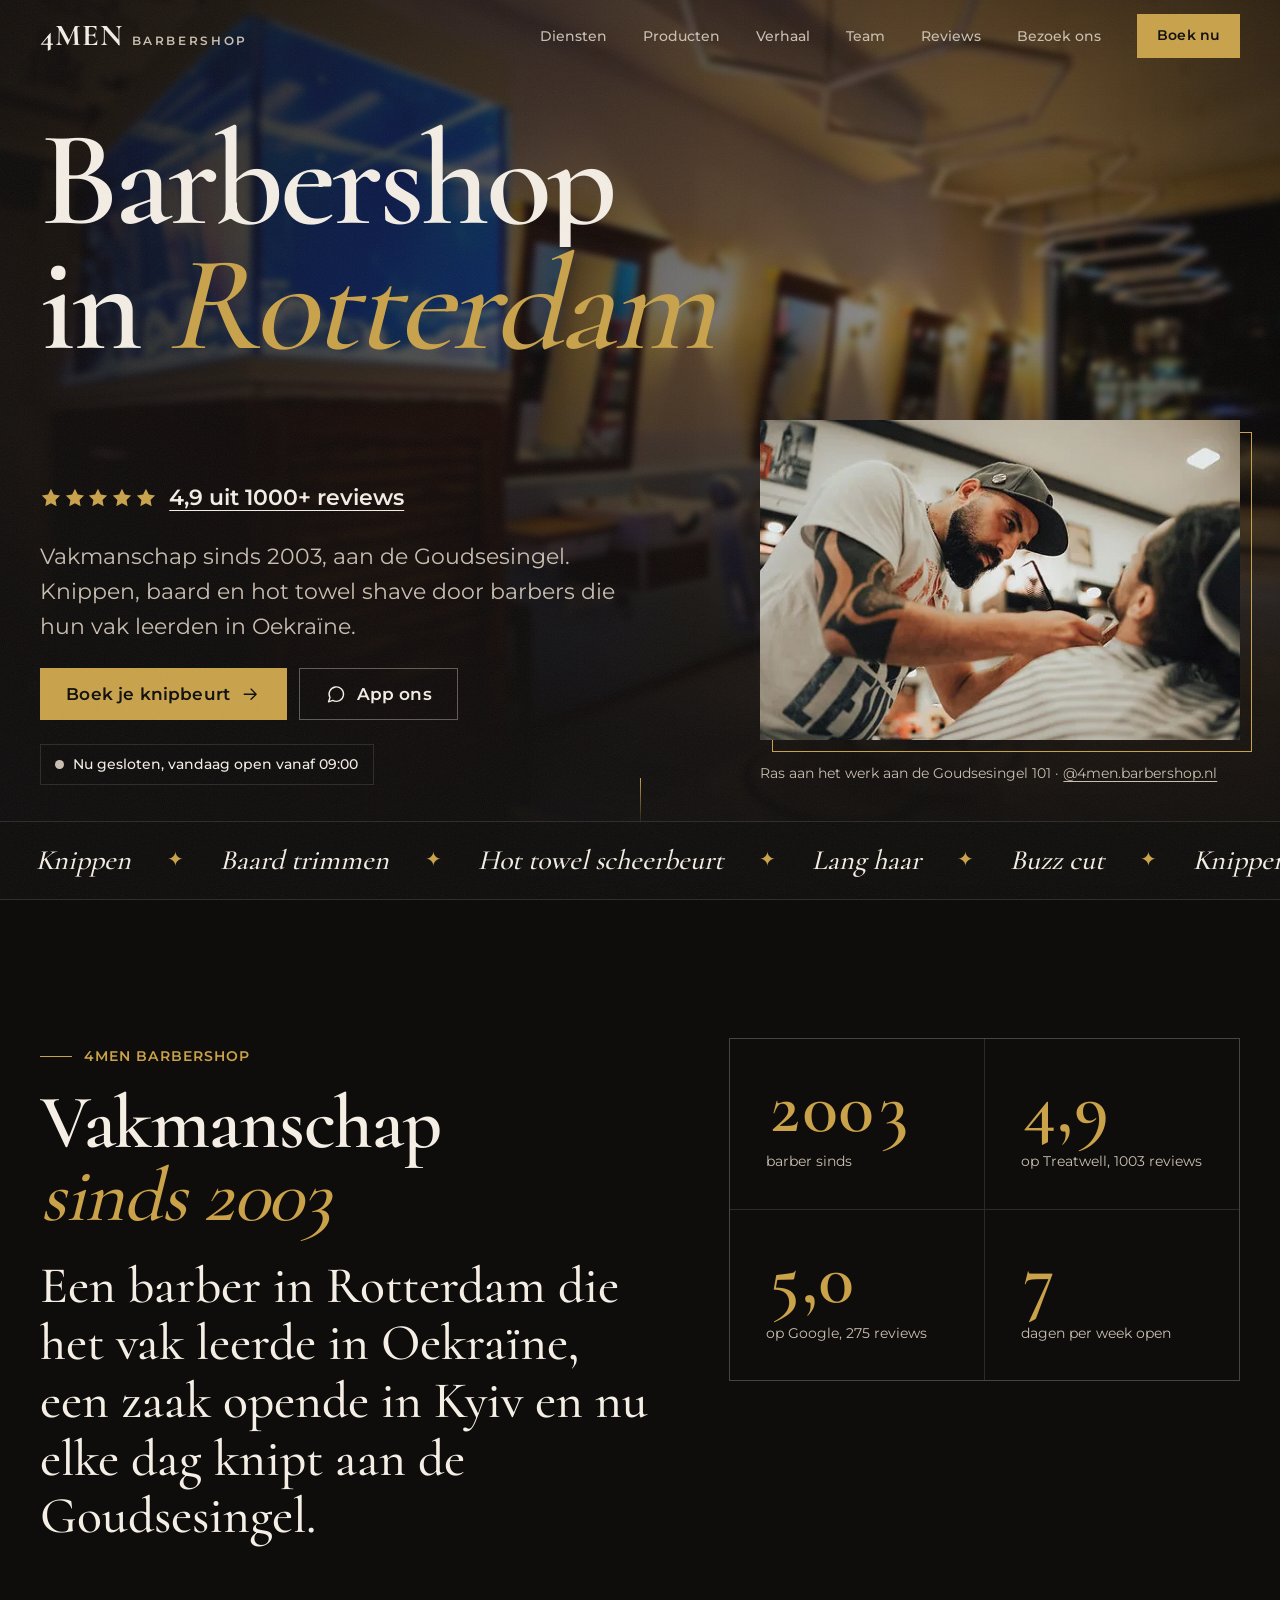
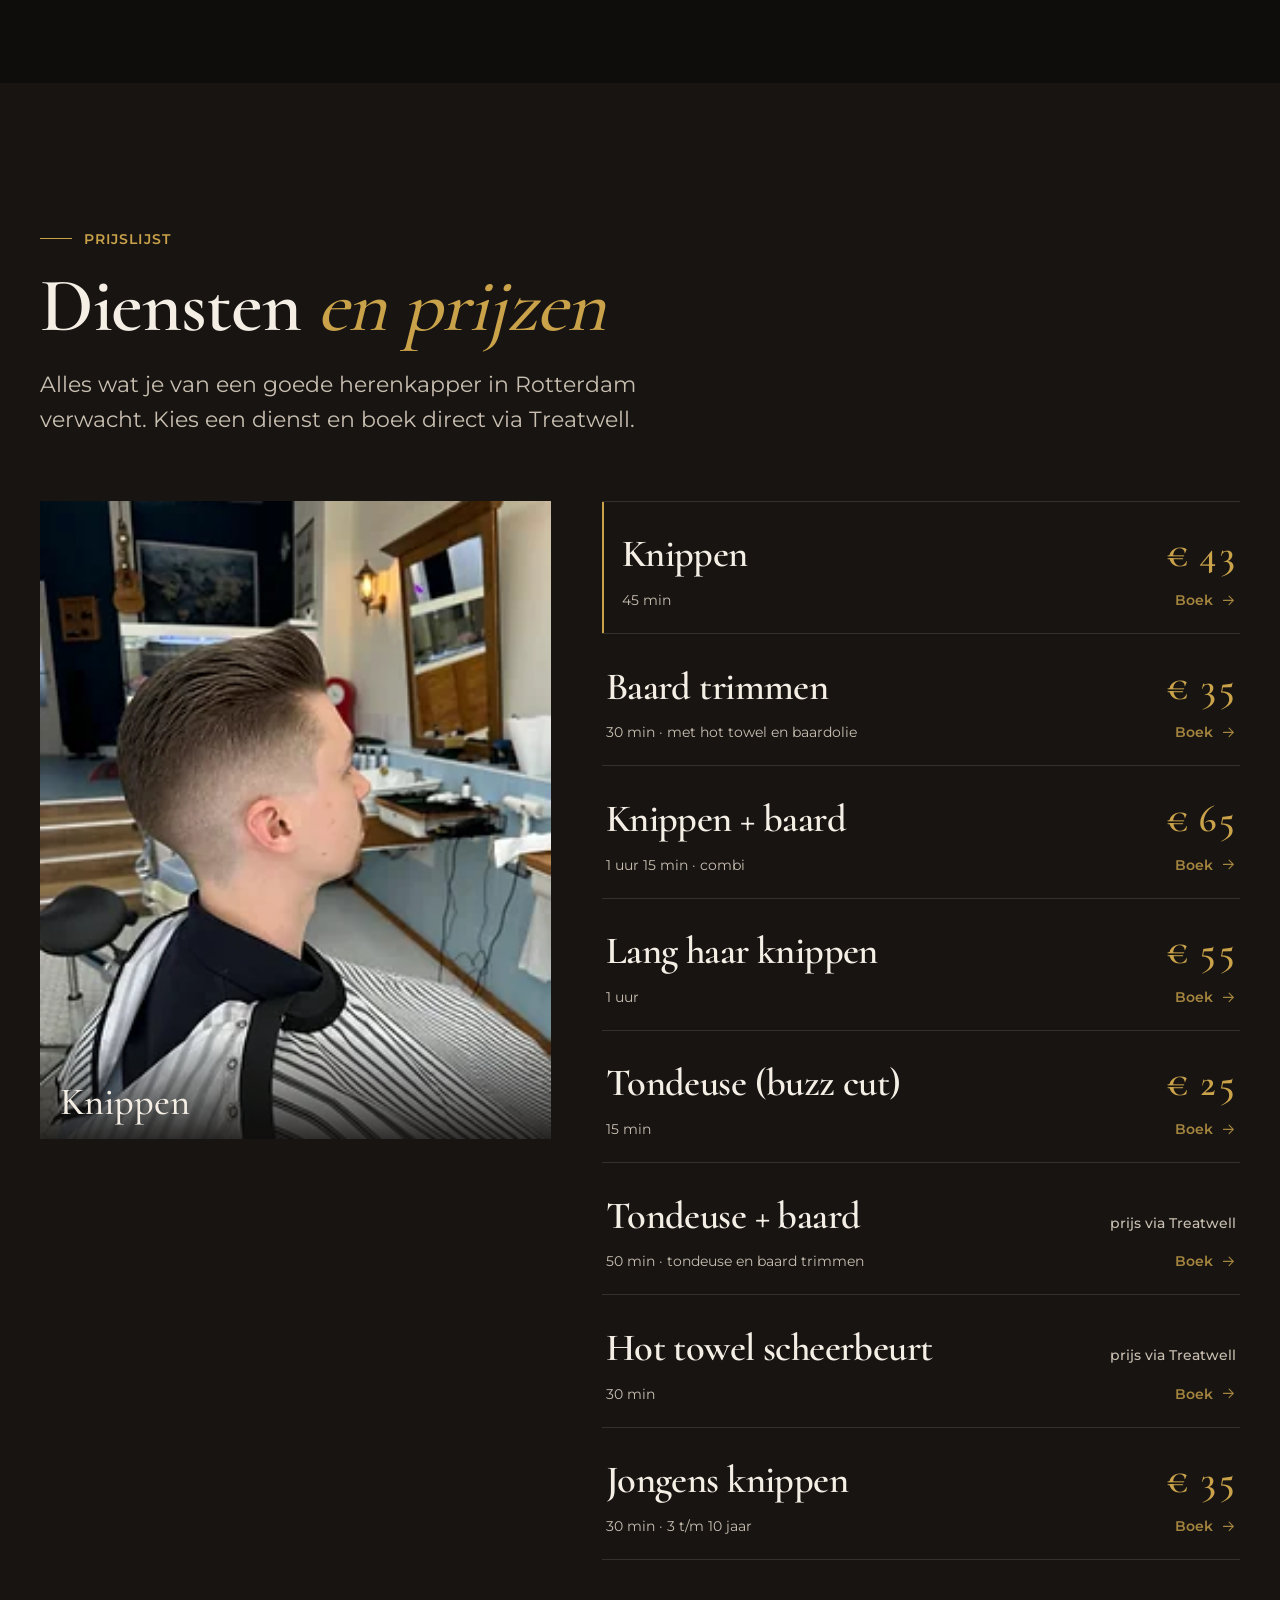
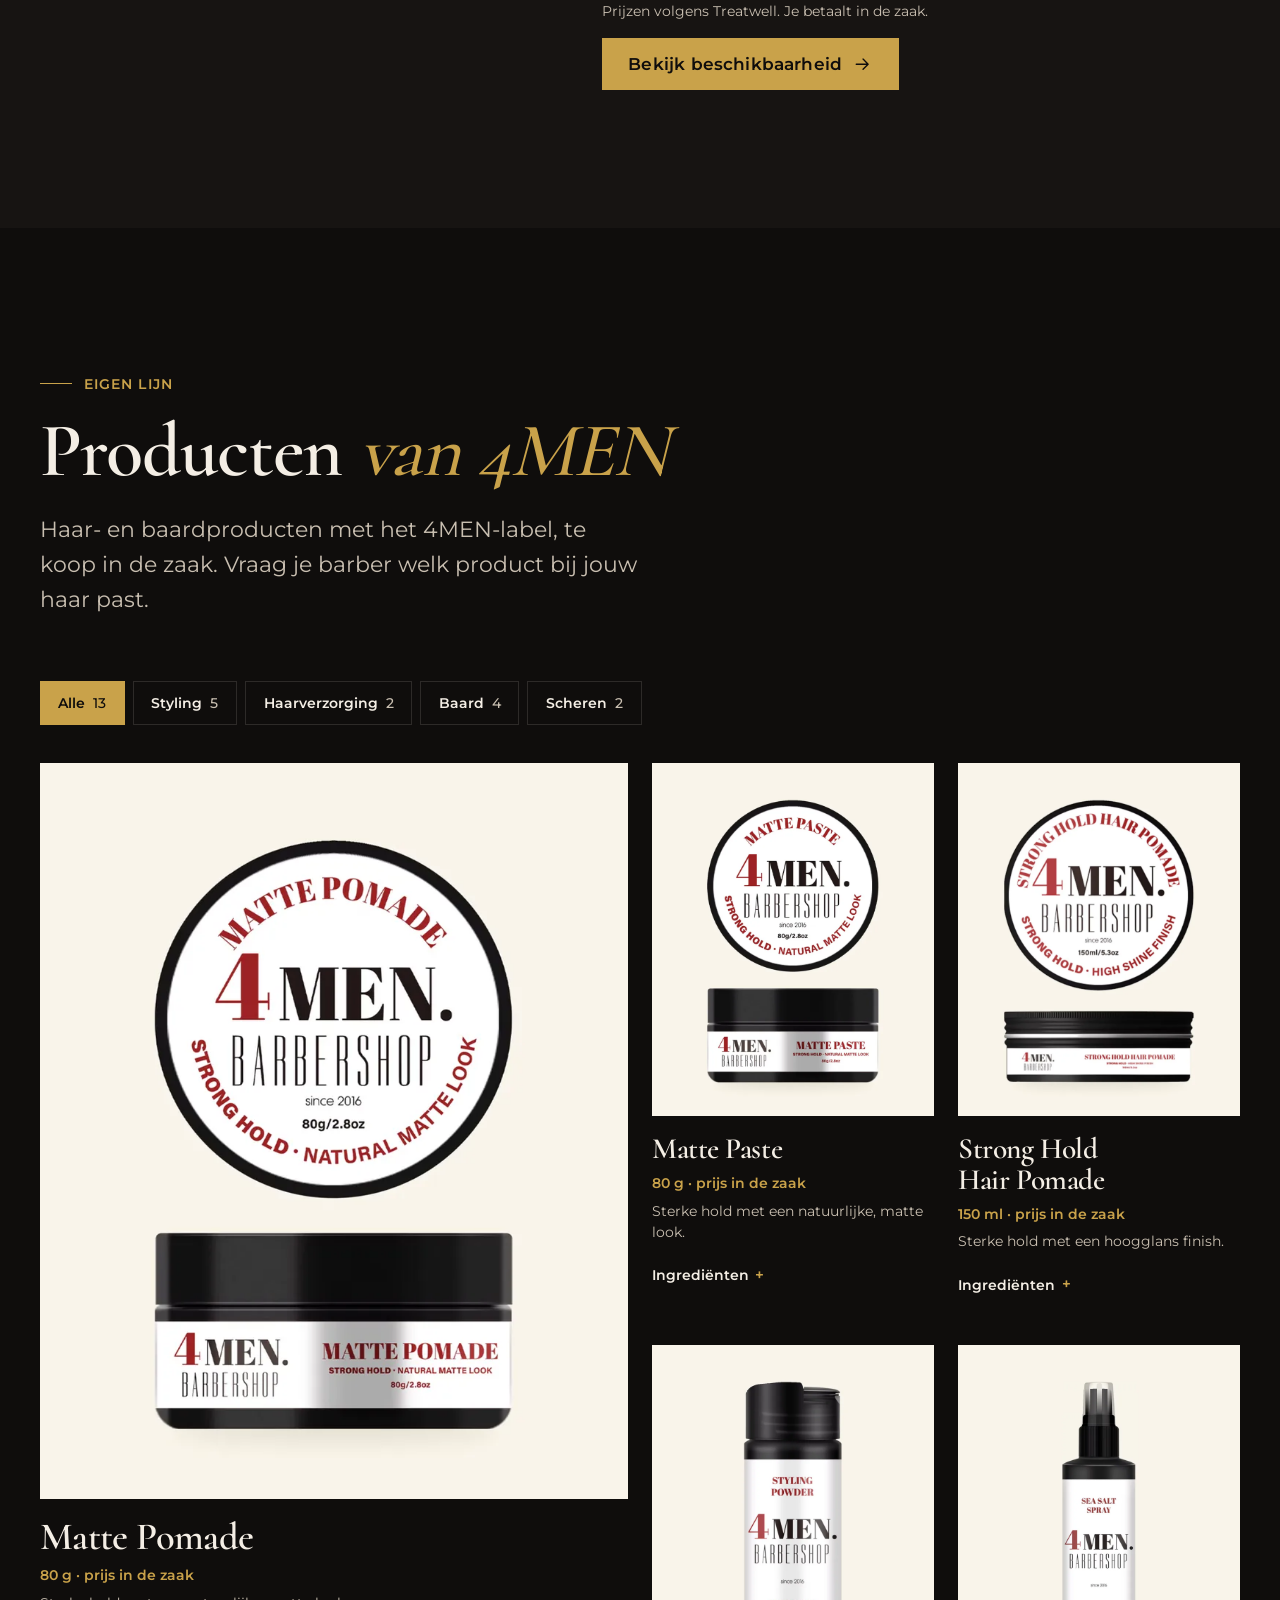
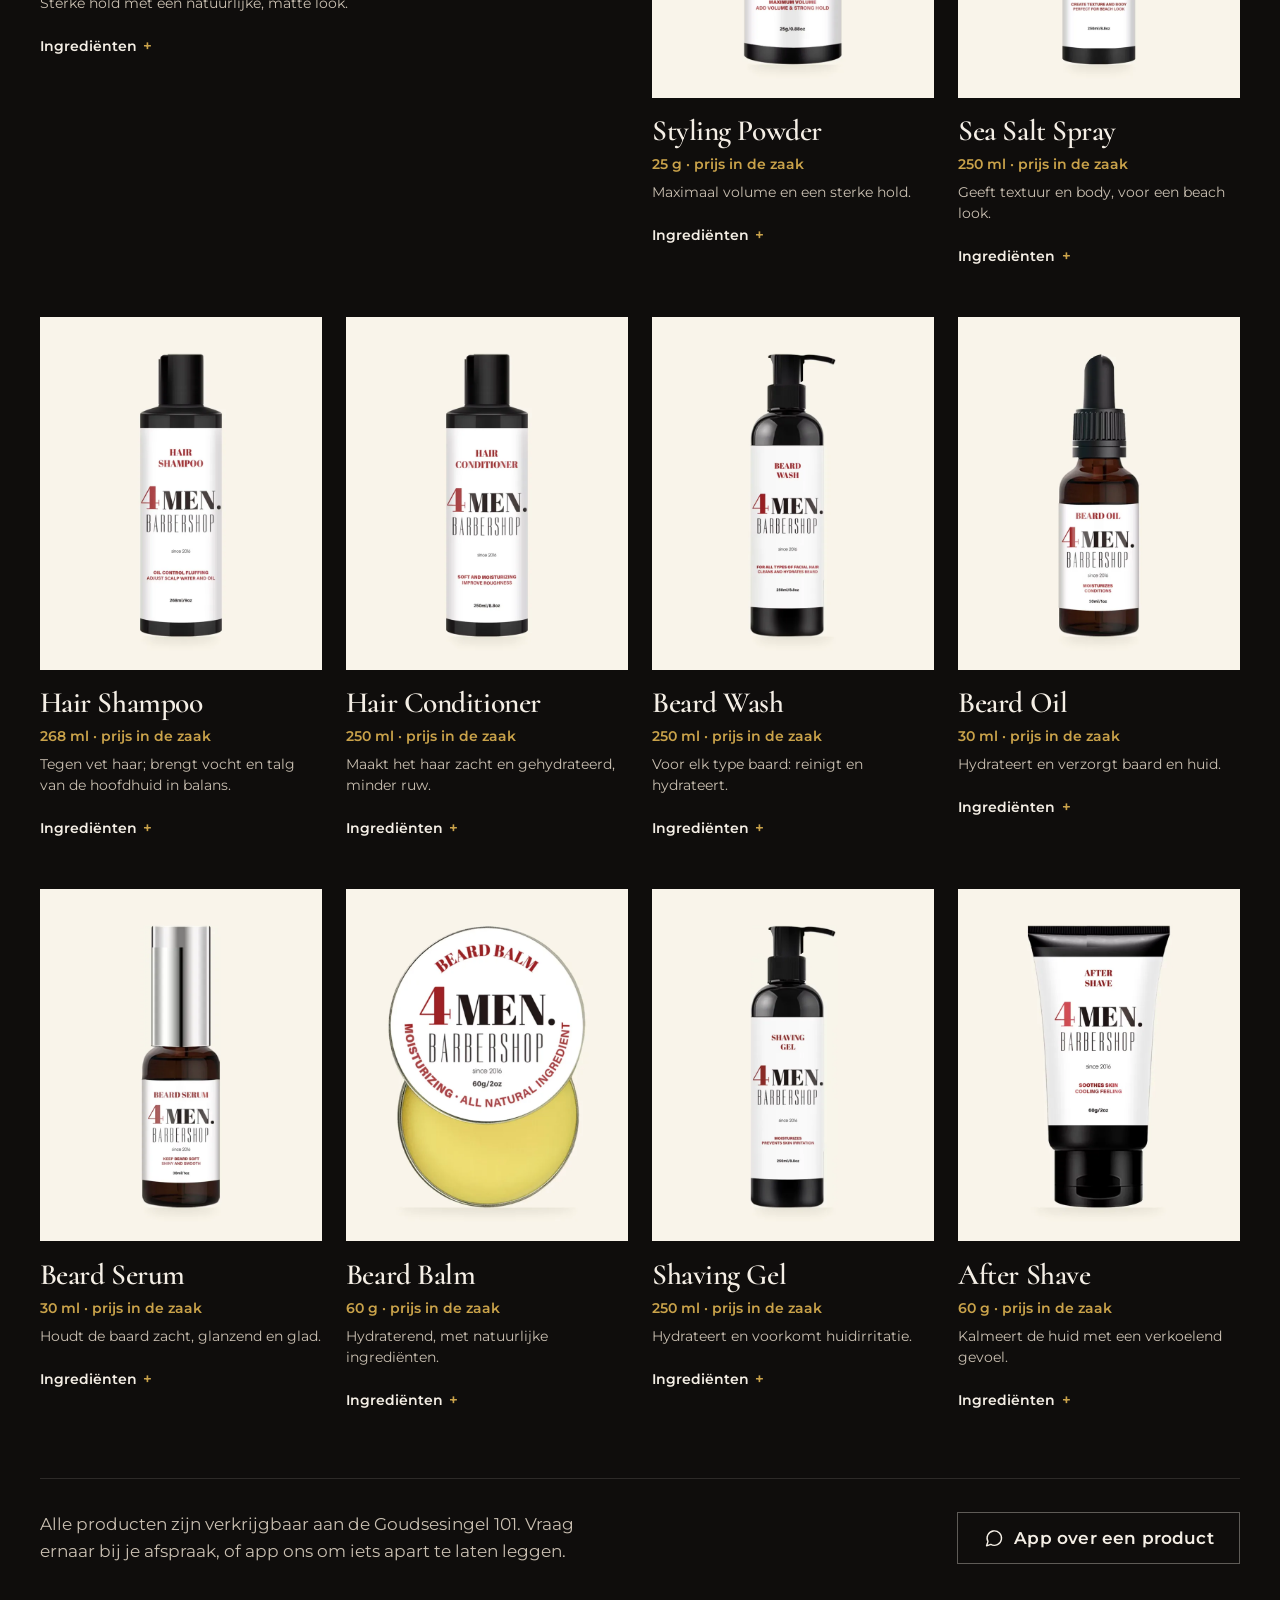
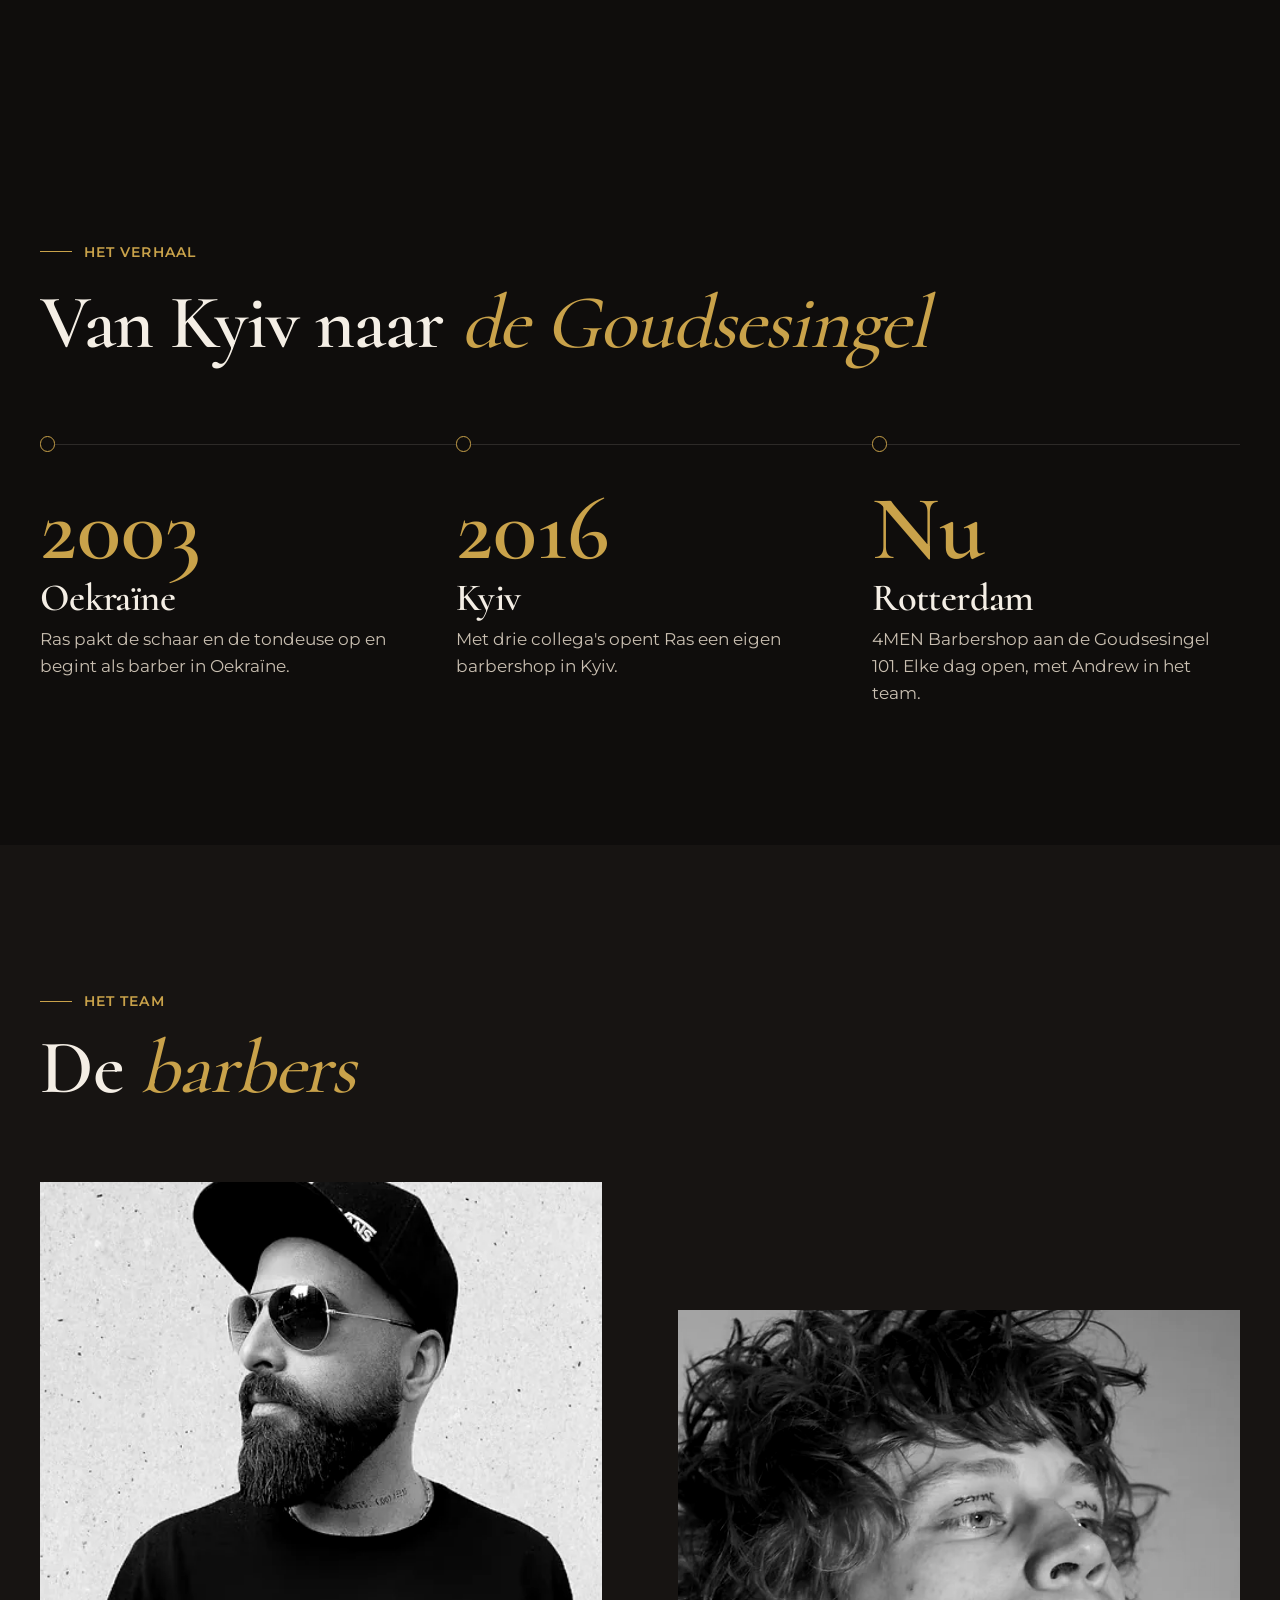
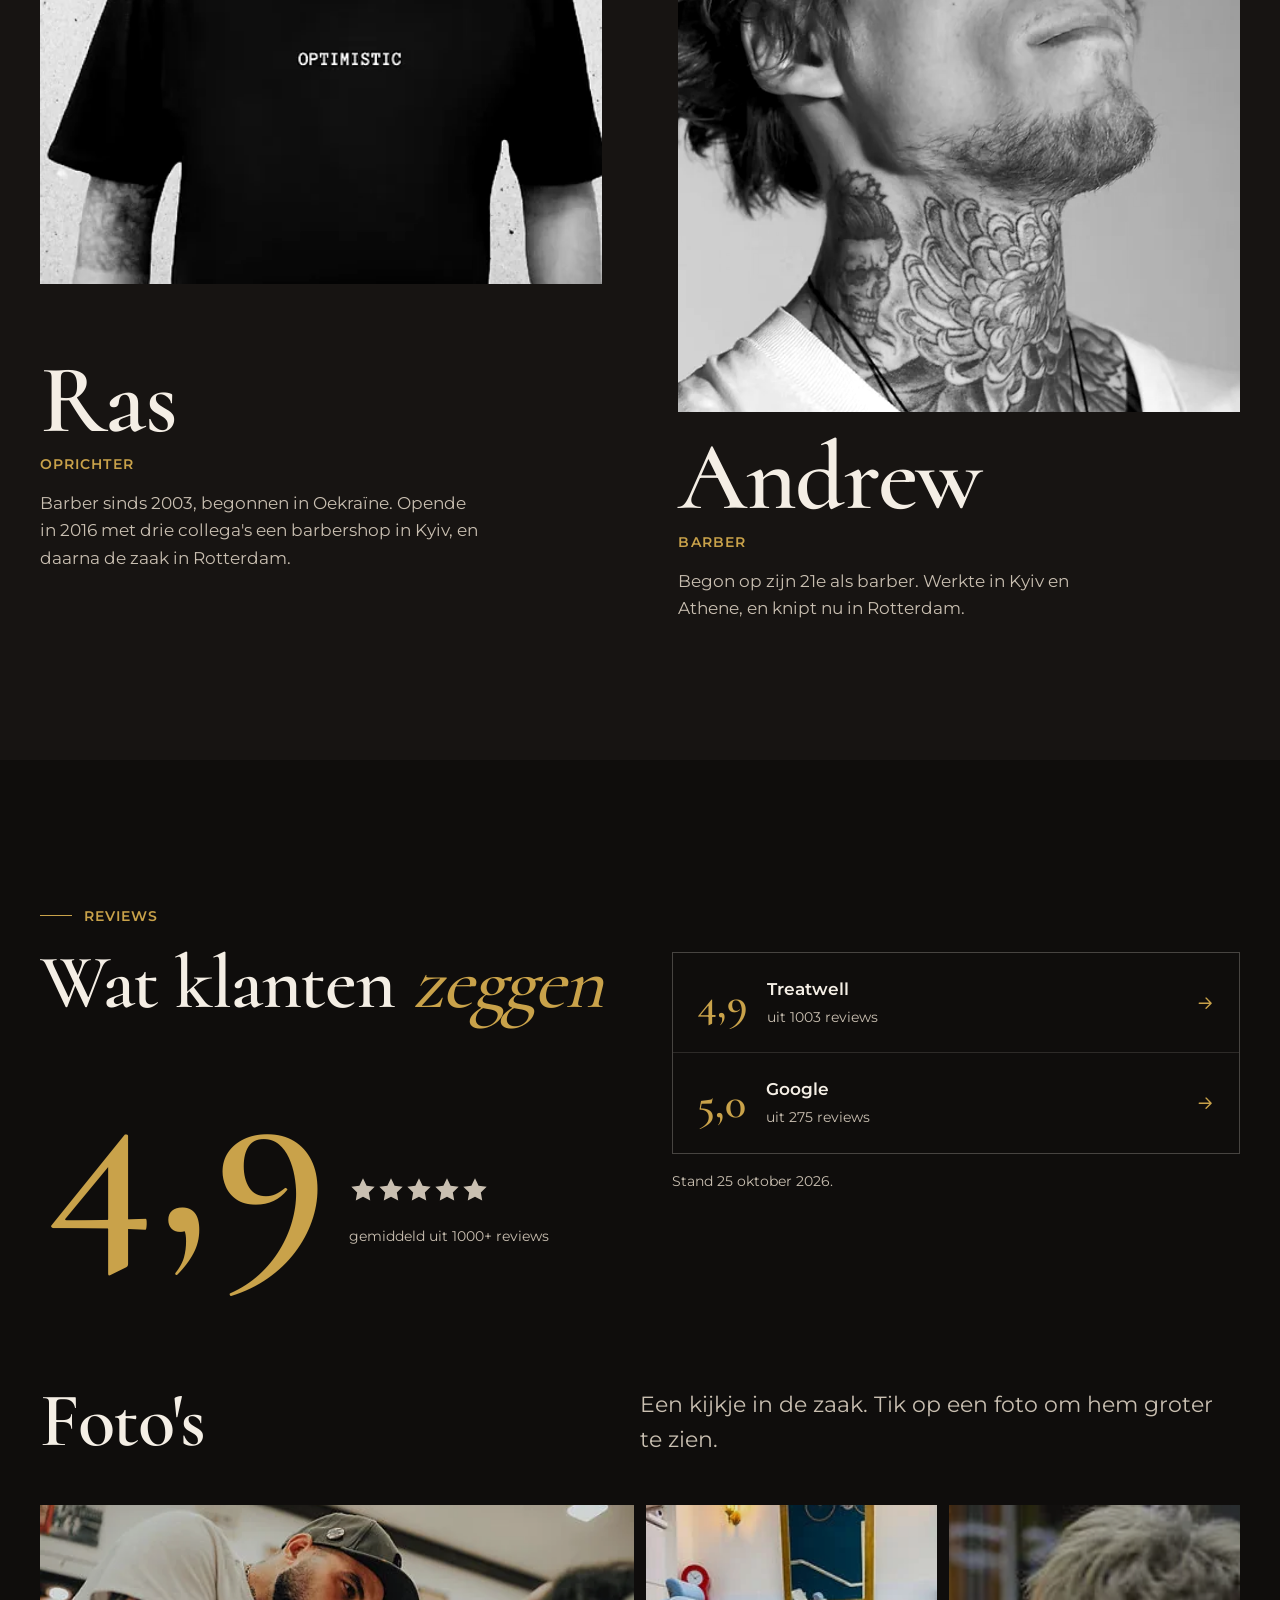
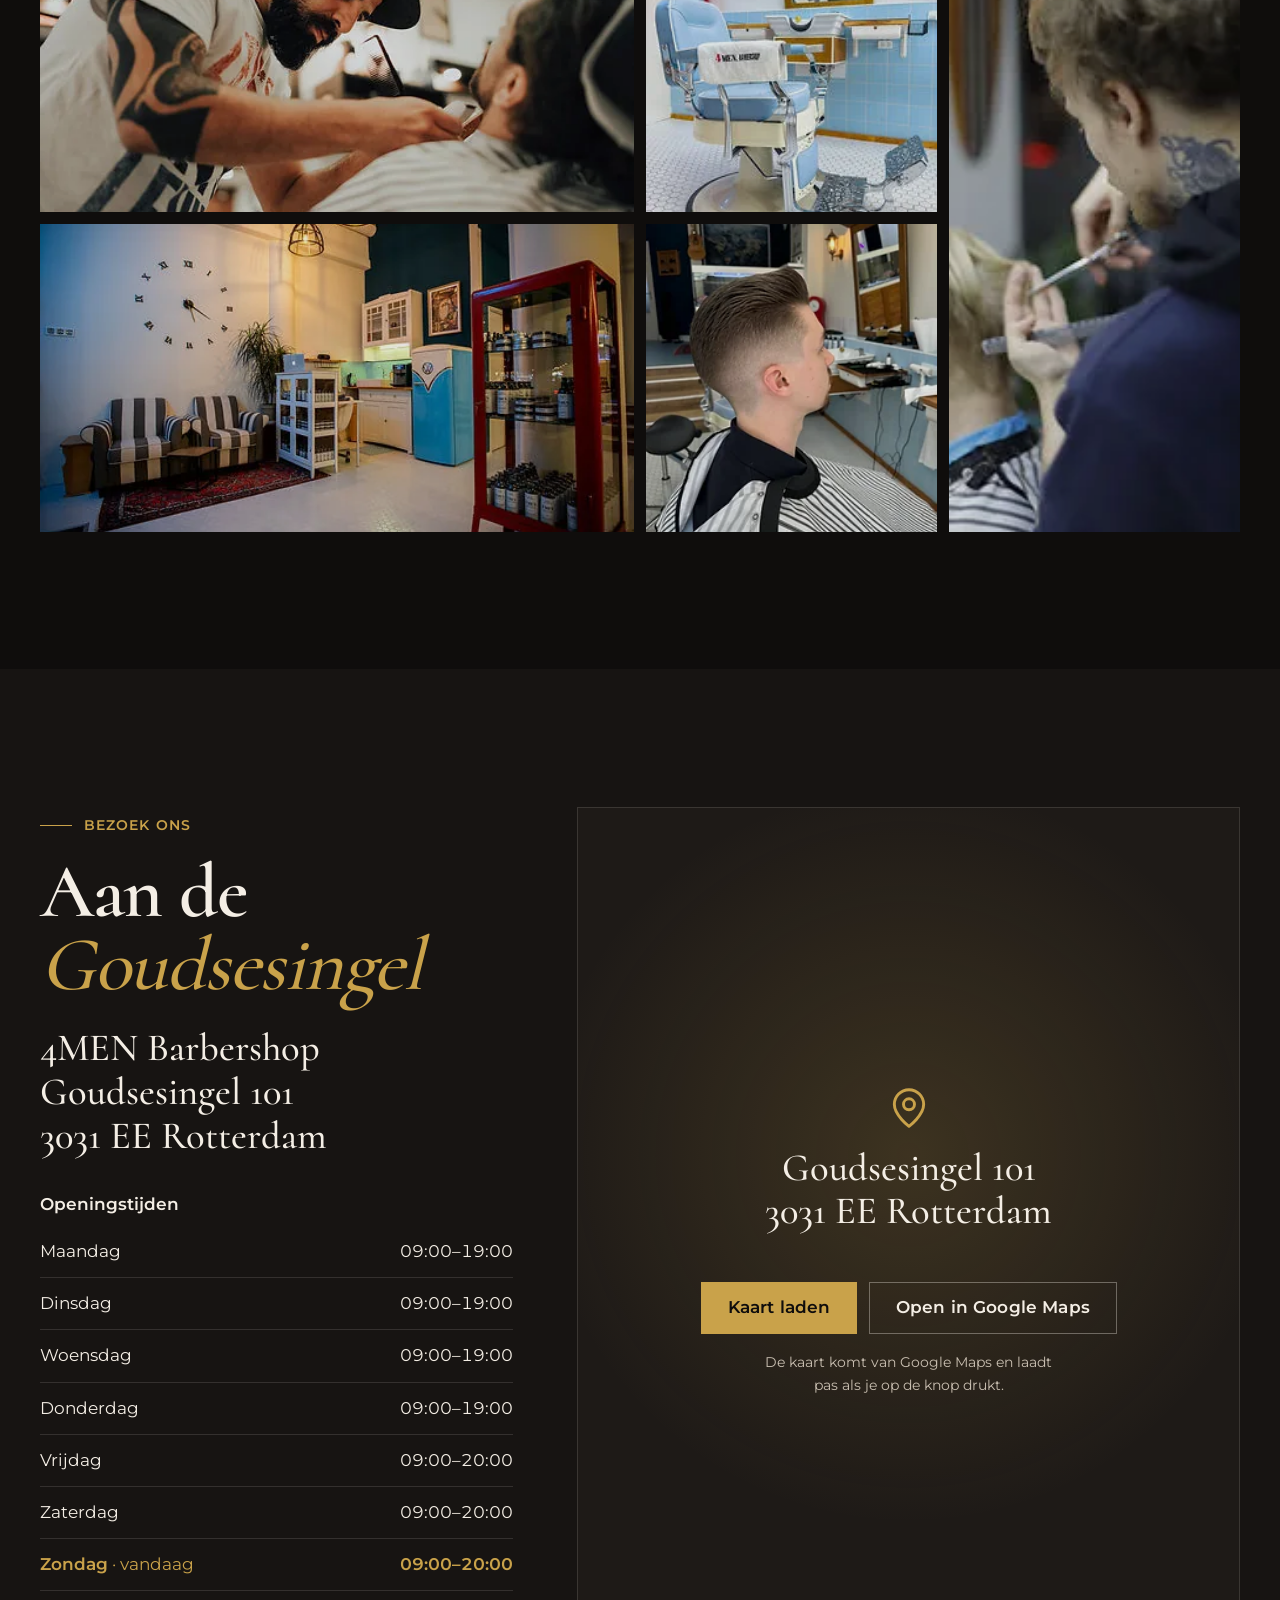
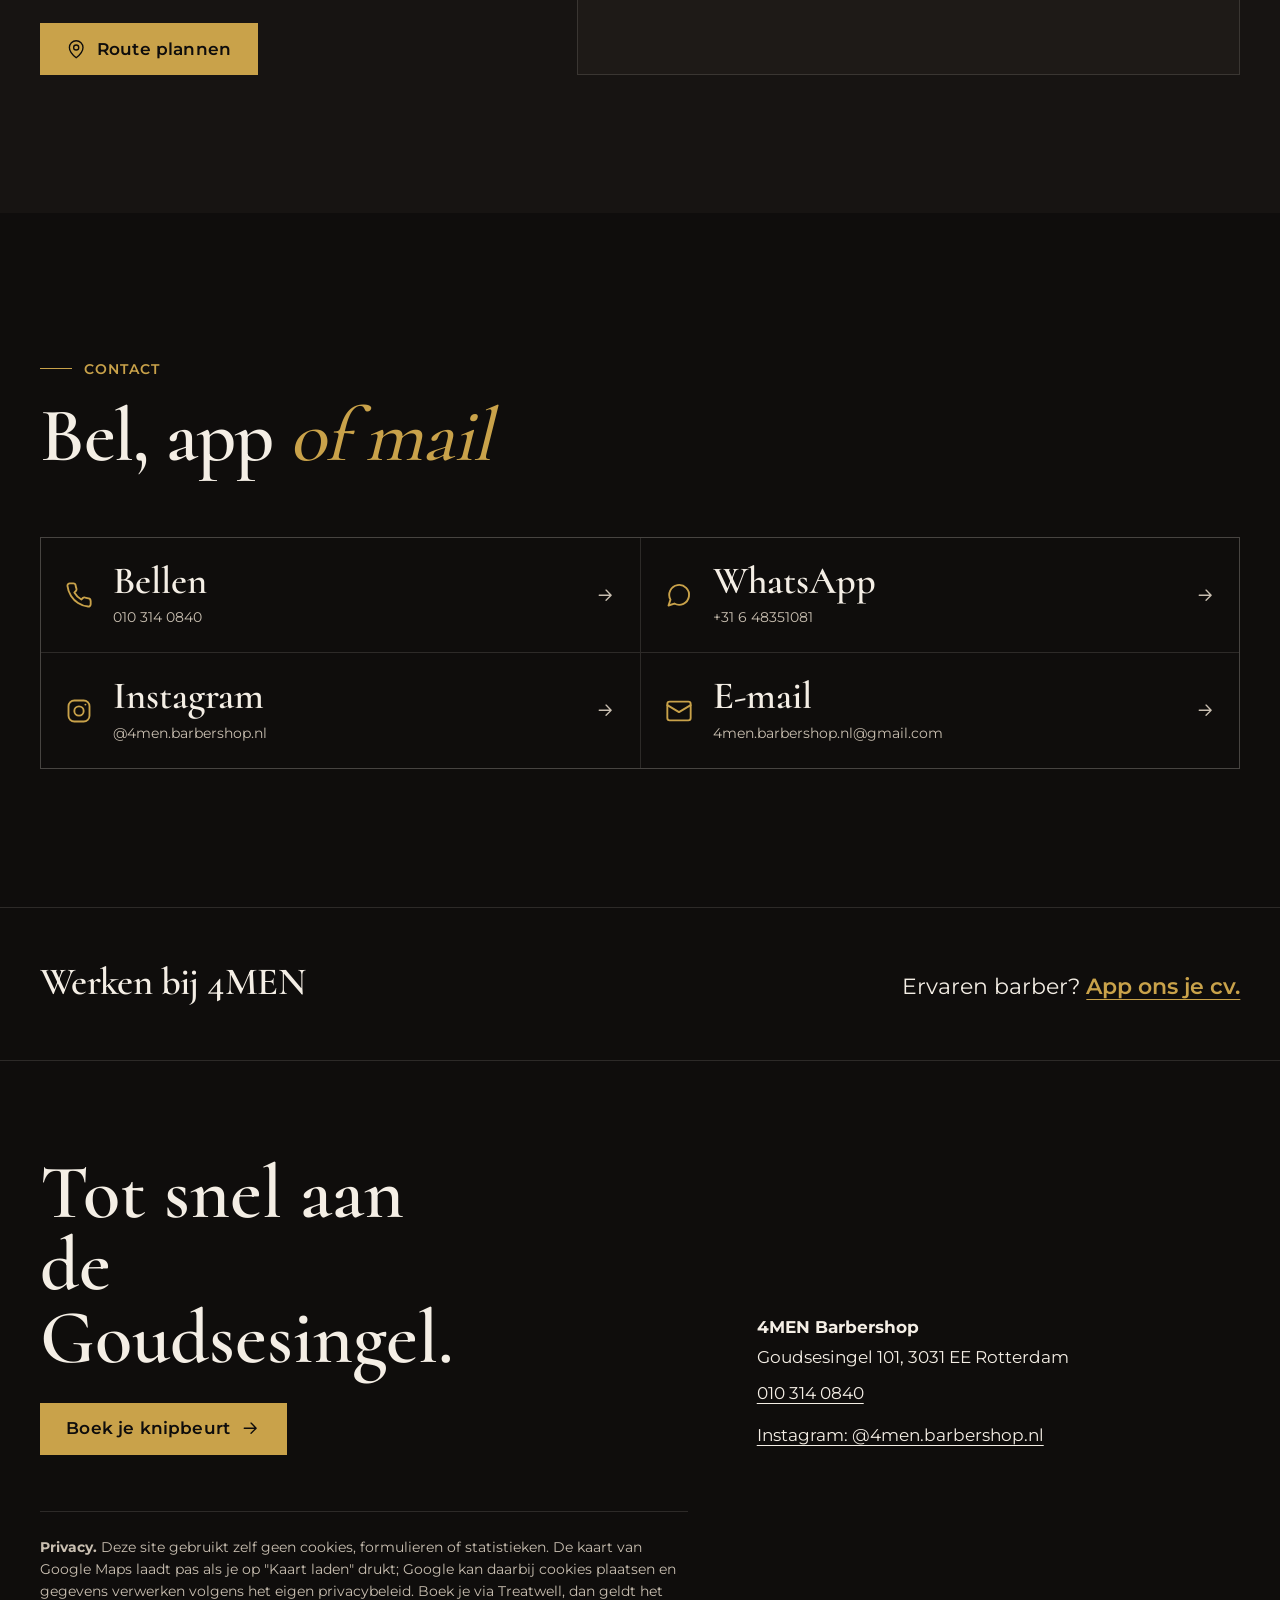
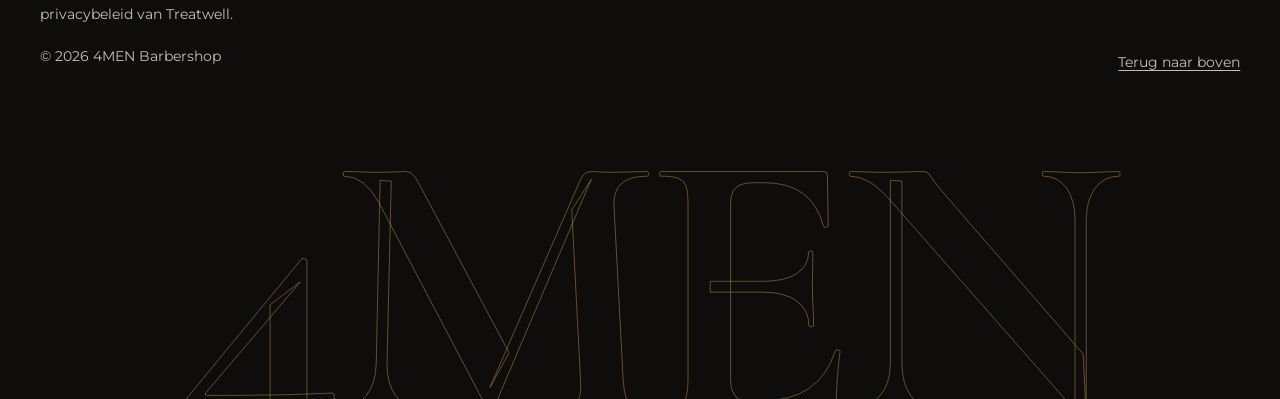
==== commit 05ea476d: "Show every product whole on a shared baseline The source screenshots had a Safari notice over the pr" ====
--- a/4men-barbershop/index.html
+++ b/4men-barbershop/index.html
@@ -613,91 +613,91 @@
       </div>
       <ul class="product-grid" data-products>
           <li class="product is-featured" data-cat="styling">
-            <div class="product-img"><img src="img/producten/matte-pomade.webp" width="600" height="750" loading="lazy" decoding="async" alt="Matte Pomade van 4MEN Barbershop, 80 g"></div>
+            <div class="product-img"><img src="img/producten/matte-pomade.webp" width="800" height="1000" loading="lazy" decoding="async" alt="Matte Pomade van 4MEN Barbershop, 80 g"></div>
             <h3>Matte Pomade</h3>
             <p class="product-meta">80 g · prijs in de zaak</p>
             <p>Sterke hold met een natuurlijke, matte look.</p>
             <details><summary>Ingrediënten</summary><p>Water, Cera Alba, Cocos Nucifera (Coconut) Oil, Ceteareth-25, Bentonite, PVP, Glycol Distearate, Castor Oil, Oleth-5, Caramel, Carnauba Acid Wax, CI 19140, CI 15985, Fragrance.</p></details>
           </li>
           <li class="product" data-cat="styling">
-            <div class="product-img"><img src="img/producten/matte-paste.webp" width="600" height="750" loading="lazy" decoding="async" alt="Matte Paste van 4MEN Barbershop, 80 g"></div>
+            <div class="product-img"><img src="img/producten/matte-paste.webp" width="800" height="1000" loading="lazy" decoding="async" alt="Matte Paste van 4MEN Barbershop, 80 g"></div>
             <h3>Matte Paste</h3>
             <p class="product-meta">80 g · prijs in de zaak</p>
             <p>Sterke hold met een natuurlijke, matte look.</p>
             <details><summary>Ingrediënten</summary><p>Water, Petrolatum, Glyceryl Stearate, Ceteareth-25, Kaolin, Argan Oil, Cetearyl Emulsifiers, Propylene Glycol, Ceresin, PVP, PEG-40 Hydrogenated Castor Oil, Volcanic Soil, DMDM Hydantoin, Parfume.</p></details>
           </li>
           <li class="product" data-cat="styling">
-            <div class="product-img"><img src="img/producten/strong-hold-pomade.webp" width="600" height="750" loading="lazy" decoding="async" alt="Strong Hold Hair Pomade van 4MEN Barbershop, 150 ml"></div>
+            <div class="product-img"><img src="img/producten/strong-hold-pomade.webp" width="800" height="1000" loading="lazy" decoding="async" alt="Strong Hold Hair Pomade van 4MEN Barbershop, 150 ml"></div>
             <h3>Strong Hold Hair Pomade</h3>
             <p class="product-meta">150 ml · prijs in de zaak</p>
             <p>Sterke hold met een hoogglans finish.</p>
             <details><summary>Ingrediënten</summary><p>Aqua, Beeswax, Styrene-Acrylates Copolymer, Menthyl Lactate, Argan Oil, PEG-40 Hydrogenated Castor Oil, Ocimum Americanum Leaf Oil, Parfume.</p></details>
           </li>
           <li class="product" data-cat="styling">
-            <div class="product-img"><img src="img/producten/styling-powder.webp" width="600" height="750" loading="lazy" decoding="async" alt="Styling Powder van 4MEN Barbershop, 25 g"></div>
+            <div class="product-img"><img src="img/producten/styling-powder.webp" width="800" height="1000" loading="lazy" decoding="async" alt="Styling Powder van 4MEN Barbershop, 25 g"></div>
             <h3>Styling Powder</h3>
             <p class="product-meta">25 g · prijs in de zaak</p>
             <p>Maximaal volume en een sterke hold.</p>
             <details><summary>Ingrediënten</summary><p>Corn Starch Modified, Silica, Fragrance, Hydroxyacetophenone, Phenoxyethanol, Ethylhexylglycerin.</p></details>
           </li>
           <li class="product" data-cat="styling">
-            <div class="product-img"><img src="img/producten/sea-salt-spray.webp" width="600" height="750" loading="lazy" decoding="async" alt="Sea Salt Spray van 4MEN Barbershop, 250 ml"></div>
+            <div class="product-img"><img src="img/producten/sea-salt-spray.webp" width="800" height="1000" loading="lazy" decoding="async" alt="Sea Salt Spray van 4MEN Barbershop, 250 ml"></div>
             <h3>Sea Salt Spray</h3>
             <p class="product-meta">250 ml · prijs in de zaak</p>
             <p>Geeft textuur en body, voor een beach look.</p>
             <details><summary>Ingrediënten</summary><p>Water, VP/Acrylates/Lauryl Methacrylate Copolymer, PEG-12 Dimethicone, Parfume, PPG-26-Buteth-26, PEG-40 Hydrogenated Castor Oil.</p></details>
           </li>
           <li class="product" data-cat="haar">
-            <div class="product-img"><img src="img/producten/hair-shampoo.webp" width="600" height="750" loading="lazy" decoding="async" alt="Hair Shampoo van 4MEN Barbershop, 268 ml"></div>
+            <div class="product-img"><img src="img/producten/hair-shampoo.webp" width="800" height="1000" loading="lazy" decoding="async" alt="Hair Shampoo van 4MEN Barbershop, 268 ml"></div>
             <h3>Hair Shampoo</h3>
             <p class="product-meta">268 ml · prijs in de zaak</p>
             <p>Tegen vet haar; brengt vocht en talg van de hoofdhuid in balans.</p>
             <details><summary>Ingrediënten</summary><p>Water, Palm Kernelamide DEA, Cocamide MEA, Fragrance, Dimethicone, Mentholum, Cocamidopropyl Betaine, Carbomer, Glycol Distearate, Sodium Chloride, Glycerin, Sodium Benzoate, Citric Acid, Melaleuca Alternifolia (Tea Tree) Leaf Oil, CI 19140, CI 42090.</p></details>
           </li>
           <li class="product" data-cat="haar">
-            <div class="product-img"><img src="img/producten/hair-conditioner.webp" width="600" height="750" loading="lazy" decoding="async" alt="Hair Conditioner van 4MEN Barbershop, 250 ml"></div>
+            <div class="product-img"><img src="img/producten/hair-conditioner.webp" width="800" height="1000" loading="lazy" decoding="async" alt="Hair Conditioner van 4MEN Barbershop, 250 ml"></div>
             <h3>Hair Conditioner</h3>
             <p class="product-meta">250 ml · prijs in de zaak</p>
             <p>Maakt het haar zacht en gehydrateerd, minder ruw.</p>
             <details><summary>Ingrediënten</summary><p>Water, Cetearyl Alcohol, Steartrimonium Chloride, Lauric/Myristic/Palmitic/Stearic Glycerides, Hydroxyethylcellulose, Glyceryl Stearate, Fragrance, Benzyl Alcohol, Silicone Quaternium-12, Lauryl Glucoside, Melaleuca Alternifolia (Tea Tree) Leaf Oil, Methylchloroisothiazolinone, CI 19140, CI 42090, Methylisothiazolinone.</p></details>
           </li>
           <li class="product" data-cat="baard">
-            <div class="product-img"><img src="img/producten/beard-wash.webp" width="600" height="750" loading="lazy" decoding="async" alt="Beard Wash van 4MEN Barbershop, 250 ml"></div>
+            <div class="product-img"><img src="img/producten/beard-wash.webp" width="800" height="1000" loading="lazy" decoding="async" alt="Beard Wash van 4MEN Barbershop, 250 ml"></div>
             <h3>Beard Wash</h3>
             <p class="product-meta">250 ml · prijs in de zaak</p>
             <p>Voor elk type baard: reinigt en hydrateert.</p>
             <details><summary>Ingrediënten</summary><p>Water, Sodium Laureth Sulfate, Cocamidopropyl Betaine, Dimethicone, Fragrance, Sodium Chloride, Cetearyl Alcohol, Sodium Benzoate, Polyquaternium-10, Silicone Quaternium-12, Guar Hydroxypropyltrimonium Chloride, Polyquaternium-7, Lauryl Glucoside, Cocamidopropyl PG-Dimonium Chloride, Artemisia Argyi Leaf Extract, Saponins, Glycyrrhetinic Acid, Hydrolyzed Keratin, Keratin, Phenoxyethanol, Oxidized Keratin.</p></details>
           </li>
           <li class="product" data-cat="baard">
-            <div class="product-img"><img src="img/producten/beard-oil.webp" width="600" height="750" loading="lazy" decoding="async" alt="Beard Oil van 4MEN Barbershop, 30 ml"></div>
+            <div class="product-img"><img src="img/producten/beard-oil.webp" width="800" height="1000" loading="lazy" decoding="async" alt="Beard Oil van 4MEN Barbershop, 30 ml"></div>
             <h3>Beard Oil</h3>
             <p class="product-meta">30 ml · prijs in de zaak</p>
             <p>Hydrateert en verzorgt baard en huid.</p>
             <details><summary>Ingrediënten</summary><p>Tea Tree Oil, Grape Seed Oil, Jojoba Oil, Argan Oil, Vitamin E, Olea Europaea (Olive) Fruit Oil, Tocopheryl Acetate, Parfume.</p></details>
           </li>
           <li class="product" data-cat="baard">
-            <div class="product-img"><img src="img/producten/beard-serum.webp" width="600" height="750" loading="lazy" decoding="async" alt="Beard Serum van 4MEN Barbershop, 30 ml"></div>
+            <div class="product-img"><img src="img/producten/beard-serum.webp" width="800" height="1000" loading="lazy" decoding="async" alt="Beard Serum van 4MEN Barbershop, 30 ml"></div>
             <h3>Beard Serum</h3>
             <p class="product-meta">30 ml · prijs in de zaak</p>
             <p>Houdt de baard zacht, glanzend en glad.</p>
             <details><summary>Ingrediënten</summary><p>Water, Glycerin, Dimethicone, Carbomer, Phenoxyethanol, Methylparaben, Simmondsia Chinensis (Jojoba) Seed Oil, Butyrospermum Parkii (Shea) Butter, Fragrance.</p></details>
           </li>
           <li class="product" data-cat="baard">
-            <div class="product-img"><img src="img/producten/beard-balm.webp" width="600" height="750" loading="lazy" decoding="async" alt="Beard Balm van 4MEN Barbershop, 60 g"></div>
+            <div class="product-img"><img src="img/producten/beard-balm.webp" width="800" height="1000" loading="lazy" decoding="async" alt="Beard Balm van 4MEN Barbershop, 60 g"></div>
             <h3>Beard Balm</h3>
             <p class="product-meta">60 g · prijs in de zaak</p>
             <p>Hydraterend, met natuurlijke ingrediënten.</p>
             <details><summary>Ingrediënten</summary><p>Olea Europaea Fruit Oil, Simmondsia Chinensis (Jojoba) Seed Oil, Macadamia Oil, Polybutene, Ceresin, Bees Wax, Butyrospermum Parkii, Cocoa Butter, Microcrystalline Wax, Carnauba Wax, Candelilla Wax, Titanium Dioxide, Parfum, Tocopheryl Acetate.</p></details>
           </li>
           <li class="product" data-cat="scheren">
-            <div class="product-img"><img src="img/producten/shaving-gel.webp" width="600" height="750" loading="lazy" decoding="async" alt="Shaving Gel van 4MEN Barbershop, 250 ml"></div>
+            <div class="product-img"><img src="img/producten/shaving-gel.webp" width="800" height="1000" loading="lazy" decoding="async" alt="Shaving Gel van 4MEN Barbershop, 250 ml"></div>
             <h3>Shaving Gel</h3>
             <p class="product-meta">250 ml · prijs in de zaak</p>
             <p>Hydrateert en voorkomt huidirritatie.</p>
             <details><summary>Ingrediënten</summary><p>Water, Glycerin, Propylene Glycol, Carbomer, PEG-40 Hydrogenated Castor Oil, Phenoxyethanol, Methylparaben, Aminomethyl Propanol, Allantoin, Fragrance.</p></details>
           </li>
           <li class="product" data-cat="scheren">
-            <div class="product-img"><img src="img/producten/after-shave.webp" width="600" height="750" loading="lazy" decoding="async" alt="After Shave van 4MEN Barbershop, 60 g"></div>
+            <div class="product-img"><img src="img/producten/after-shave.webp" width="800" height="1000" loading="lazy" decoding="async" alt="After Shave van 4MEN Barbershop, 60 g"></div>
             <h3>After Shave</h3>
             <p class="product-meta">60 g · prijs in de zaak</p>
             <p>Kalmeert de huid met een verkoelend gevoel.</p>
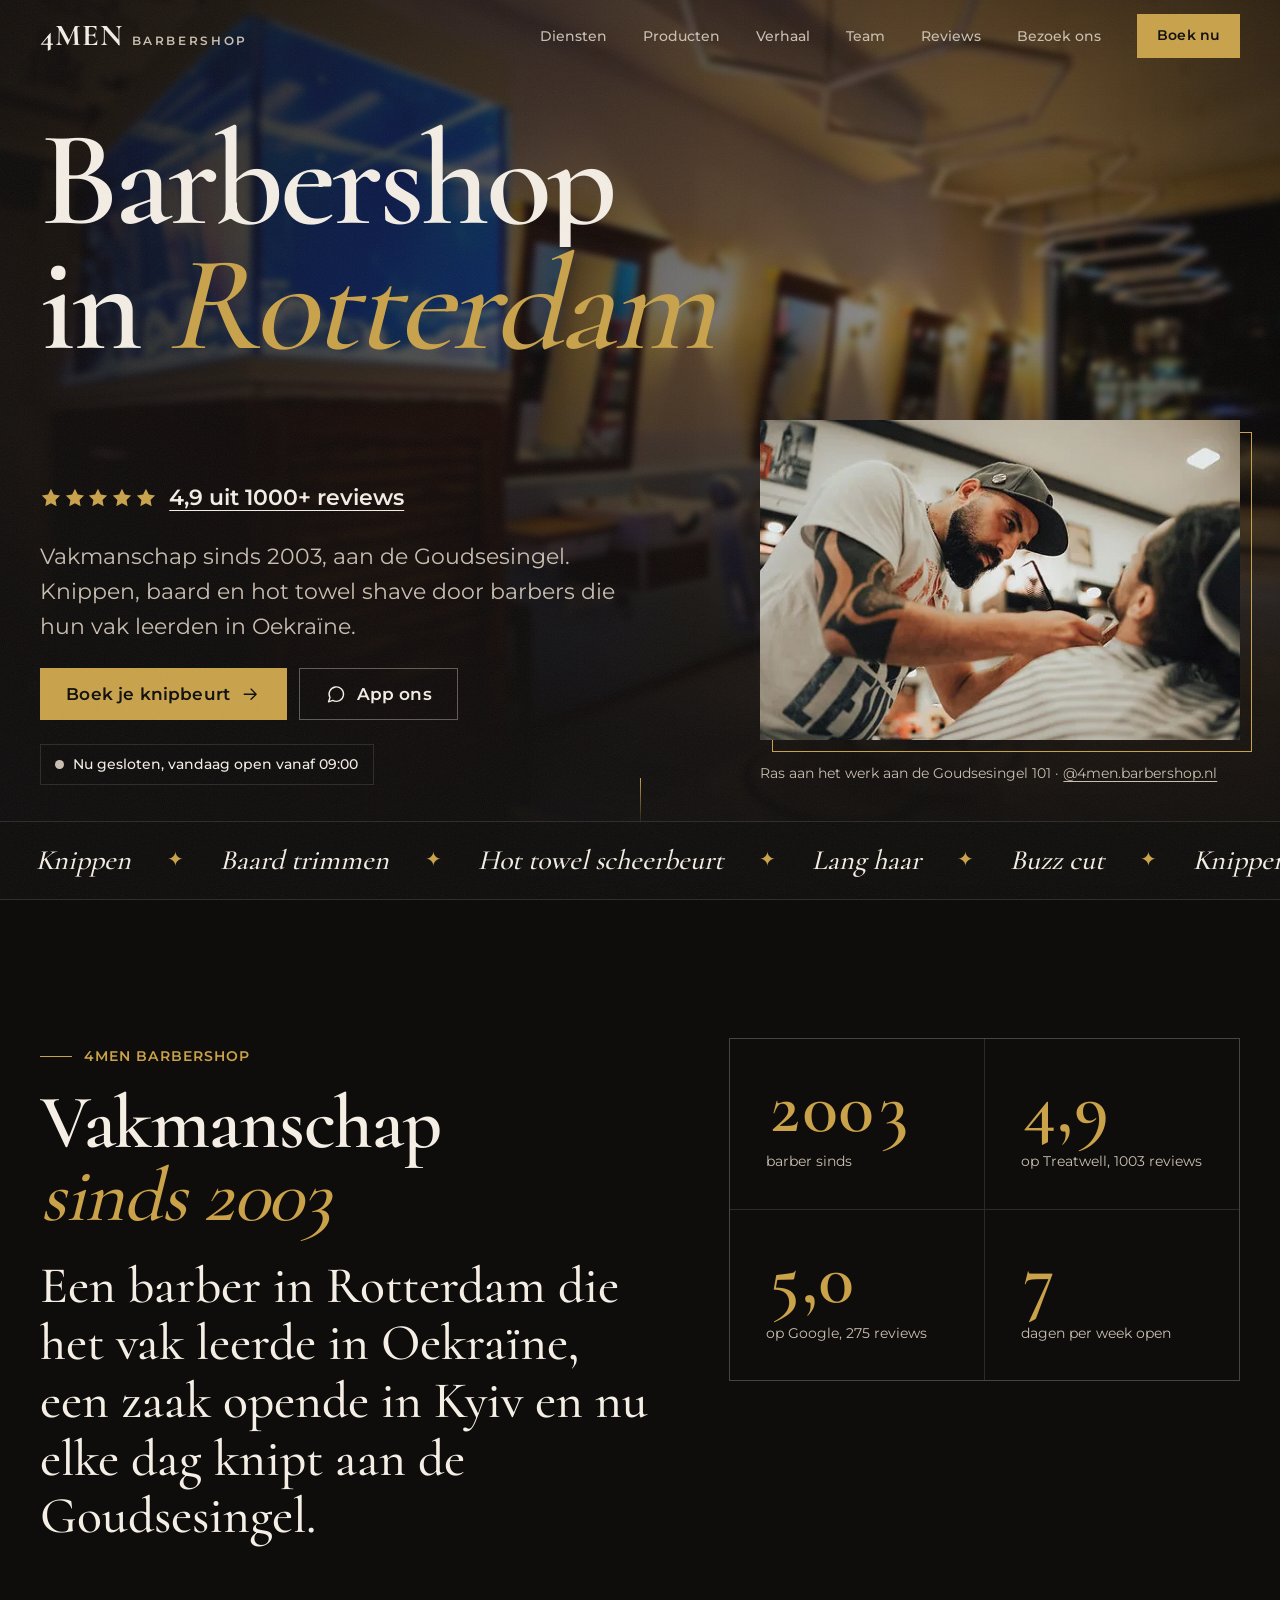
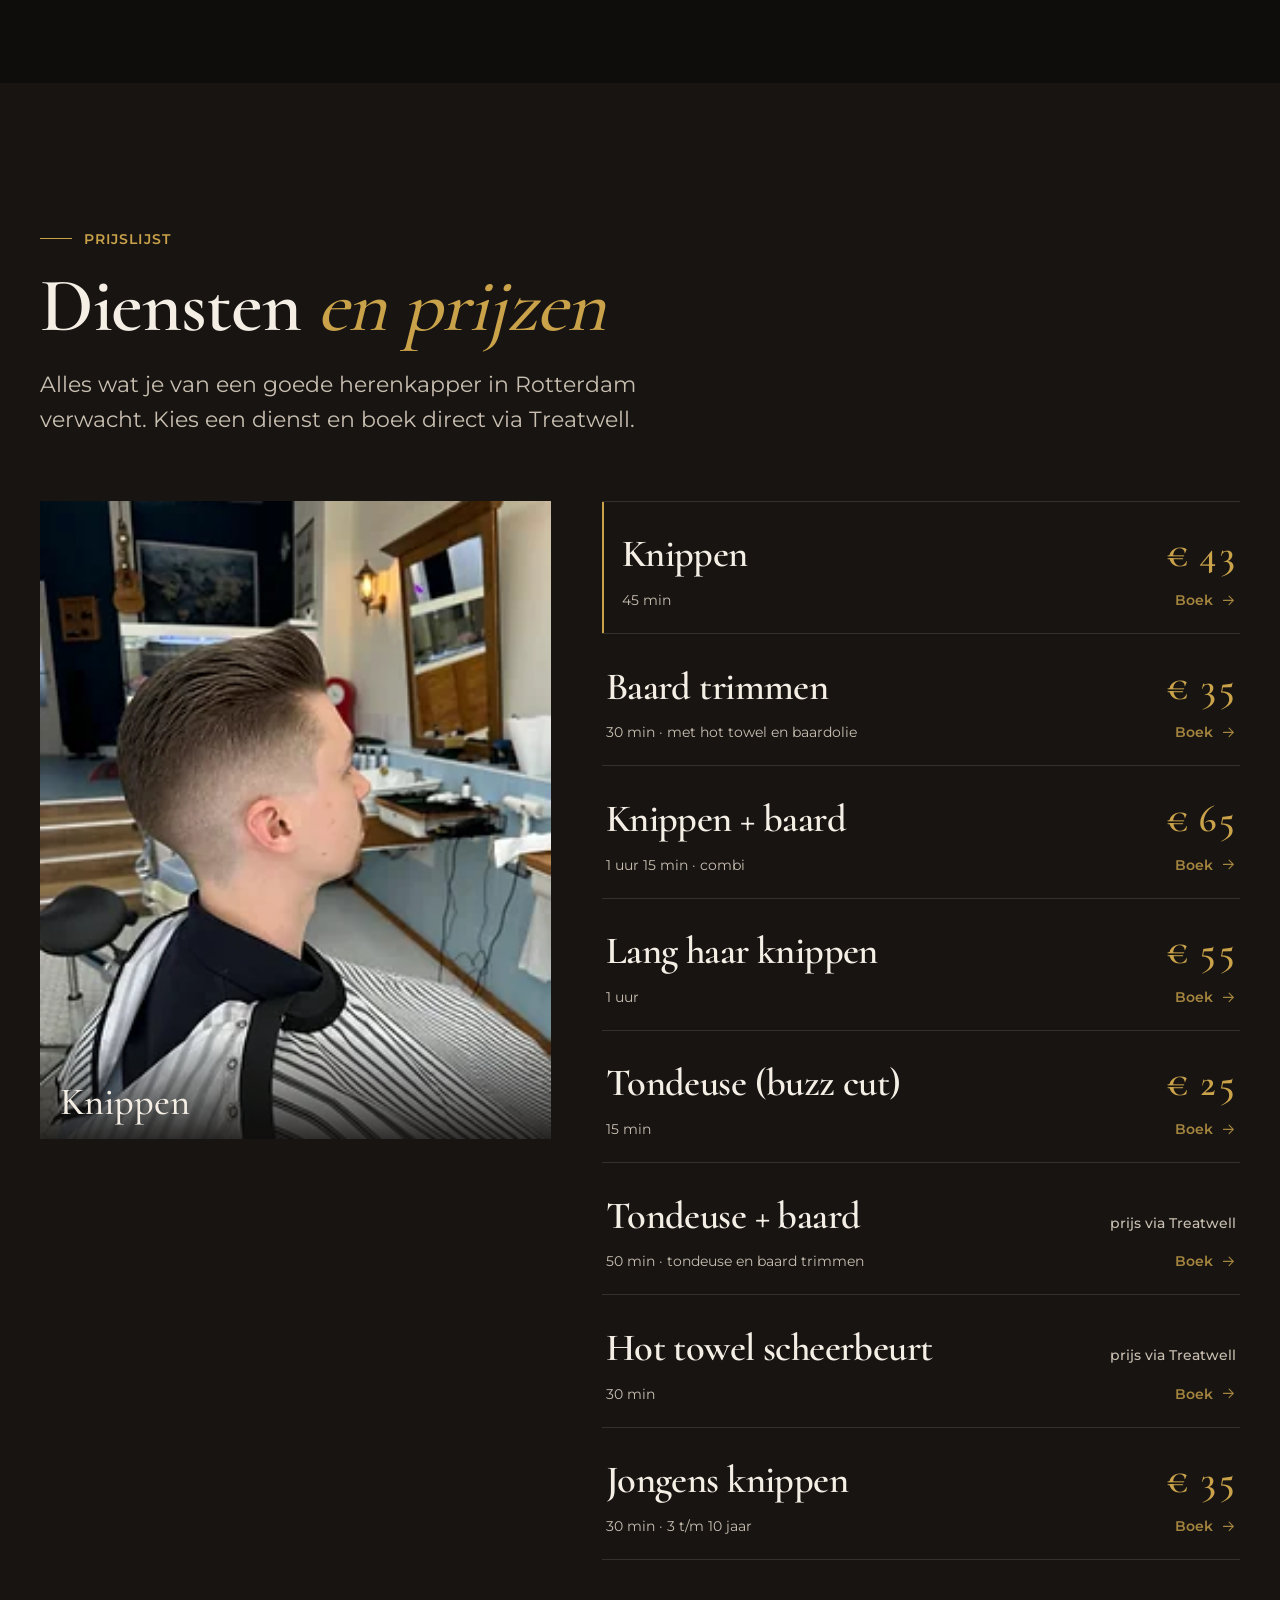
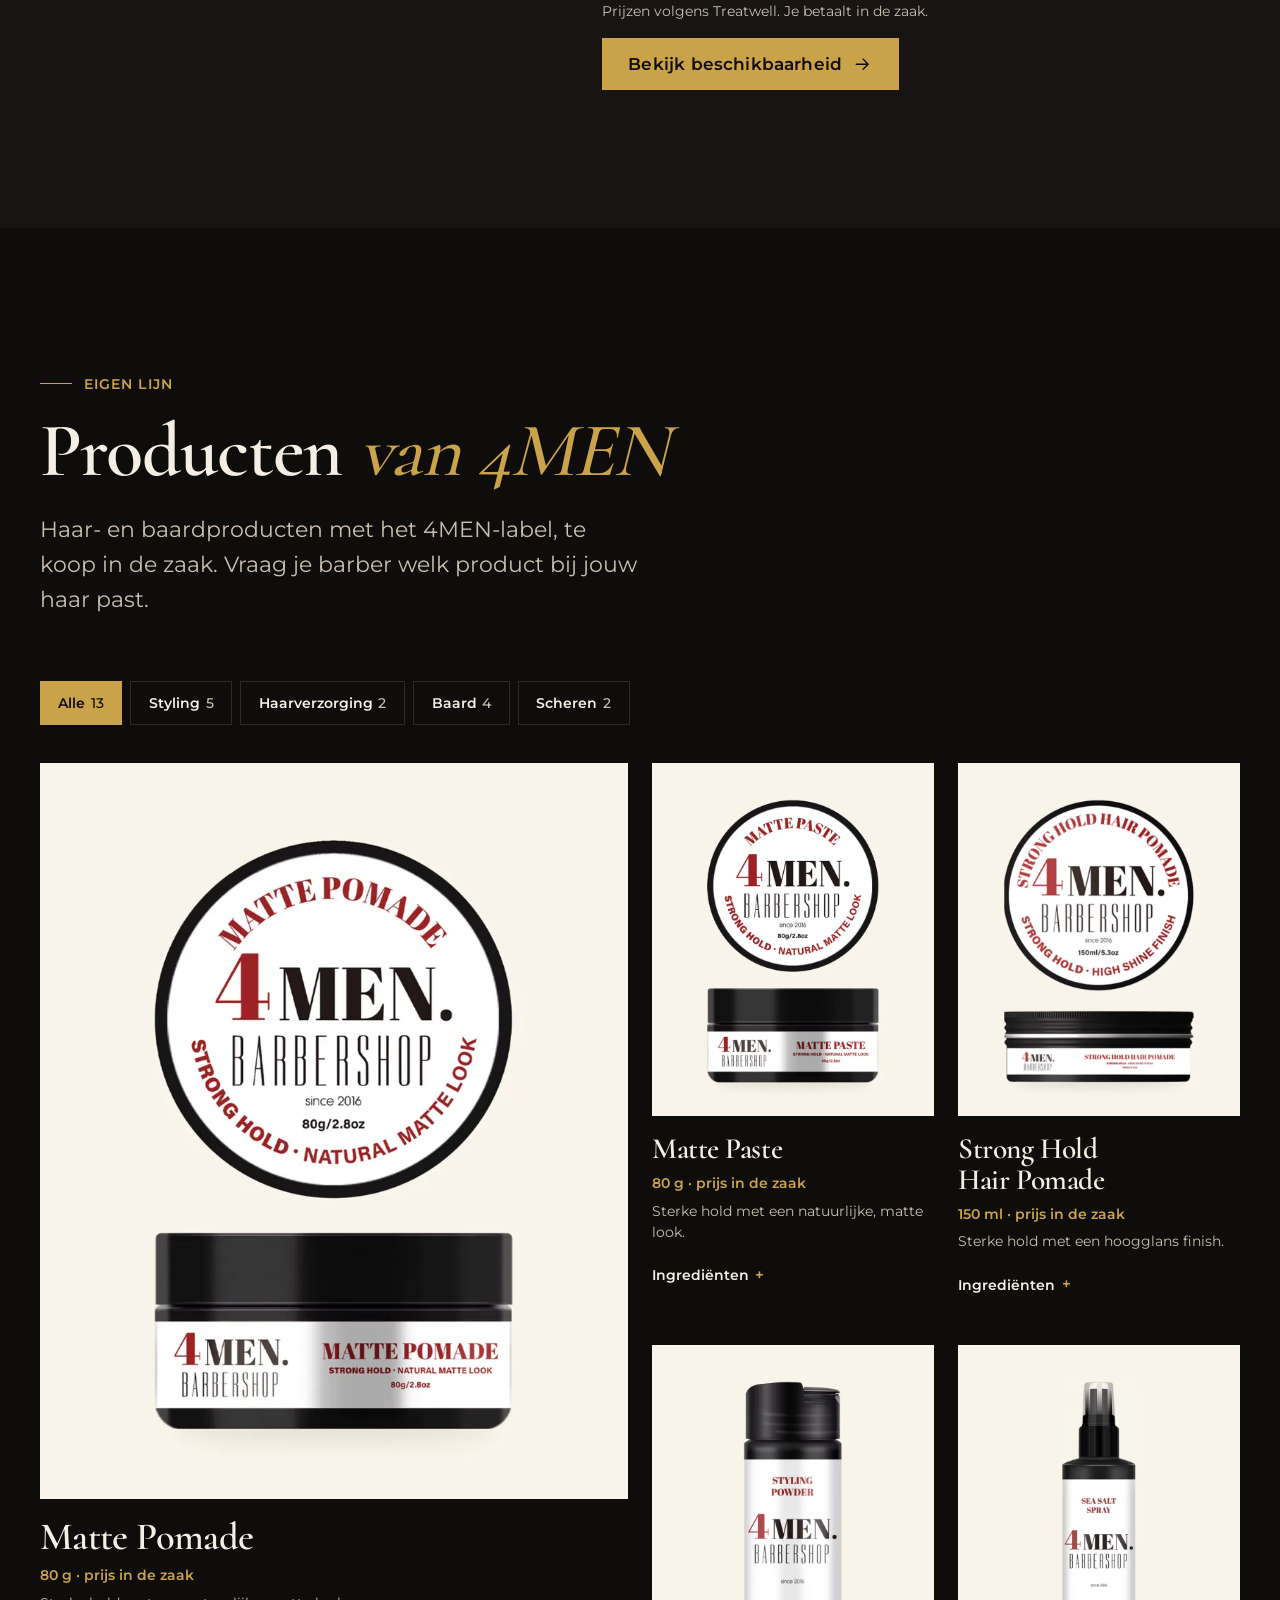
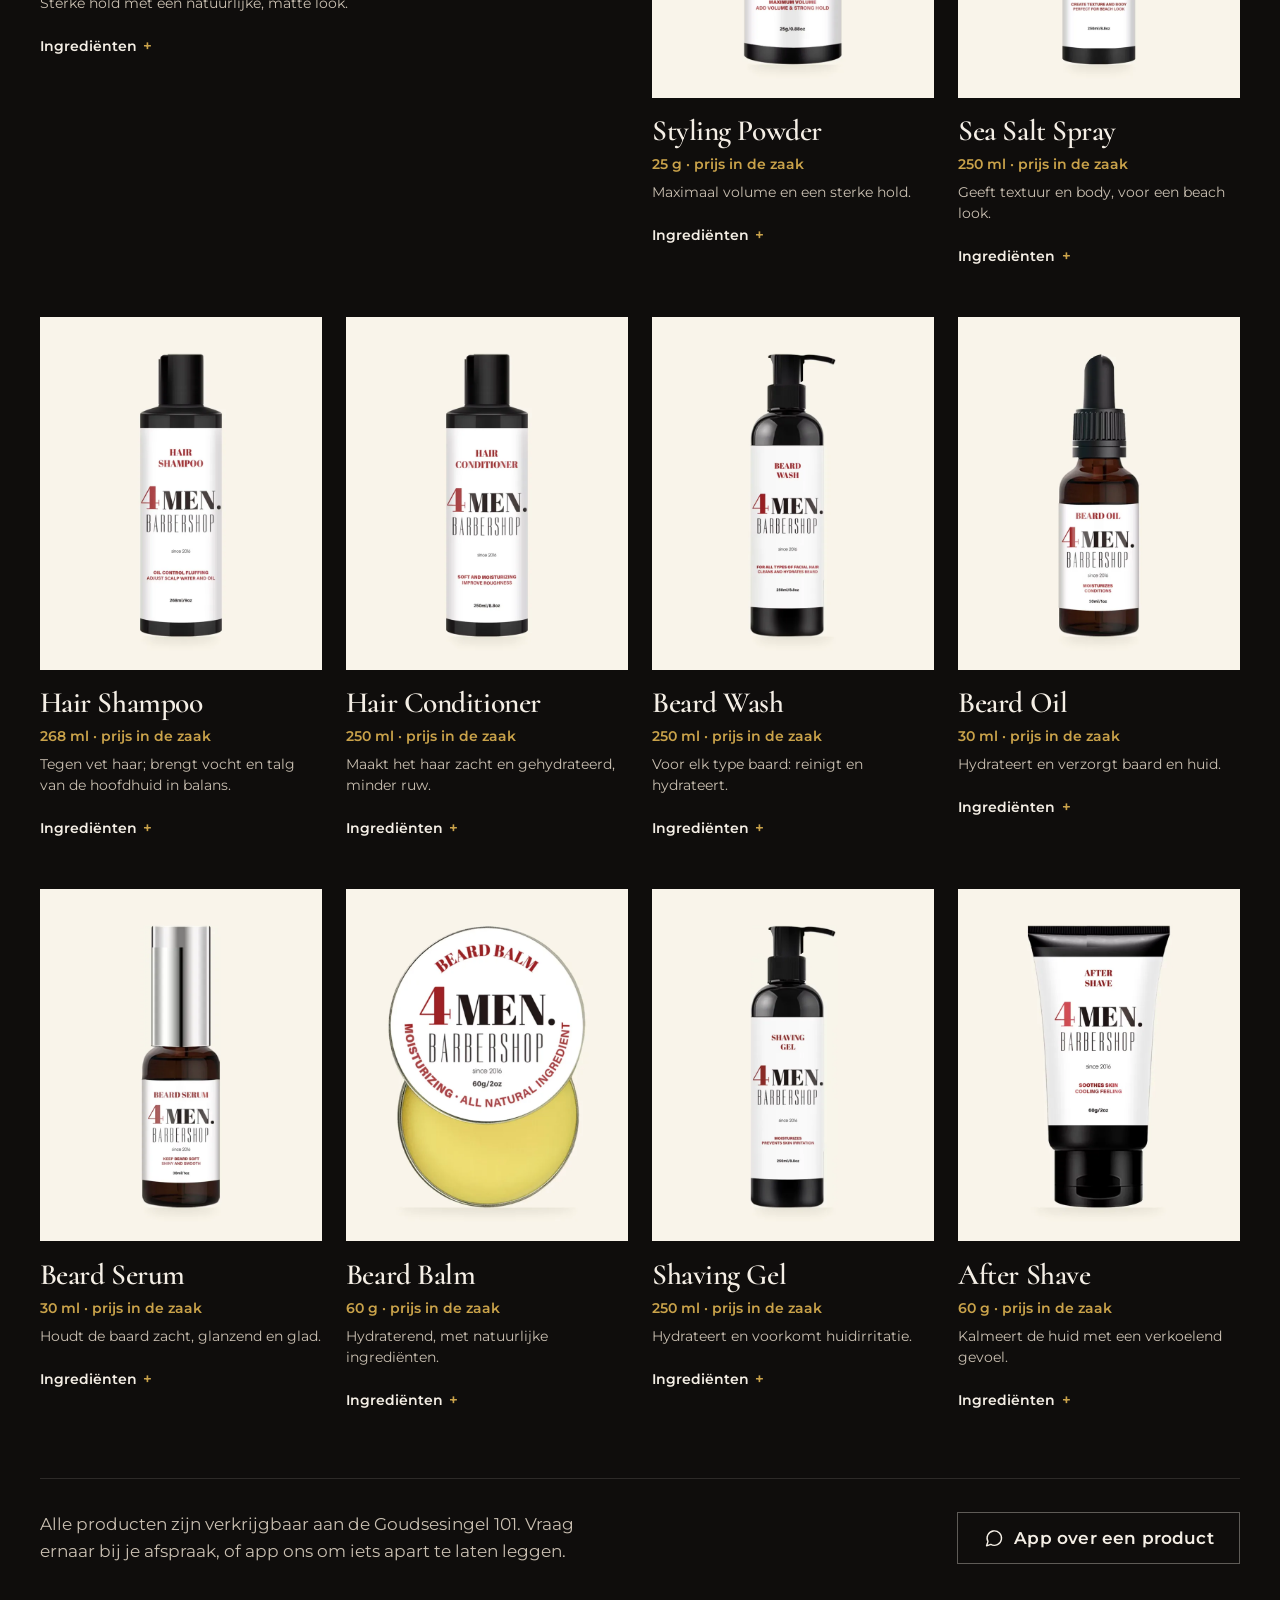
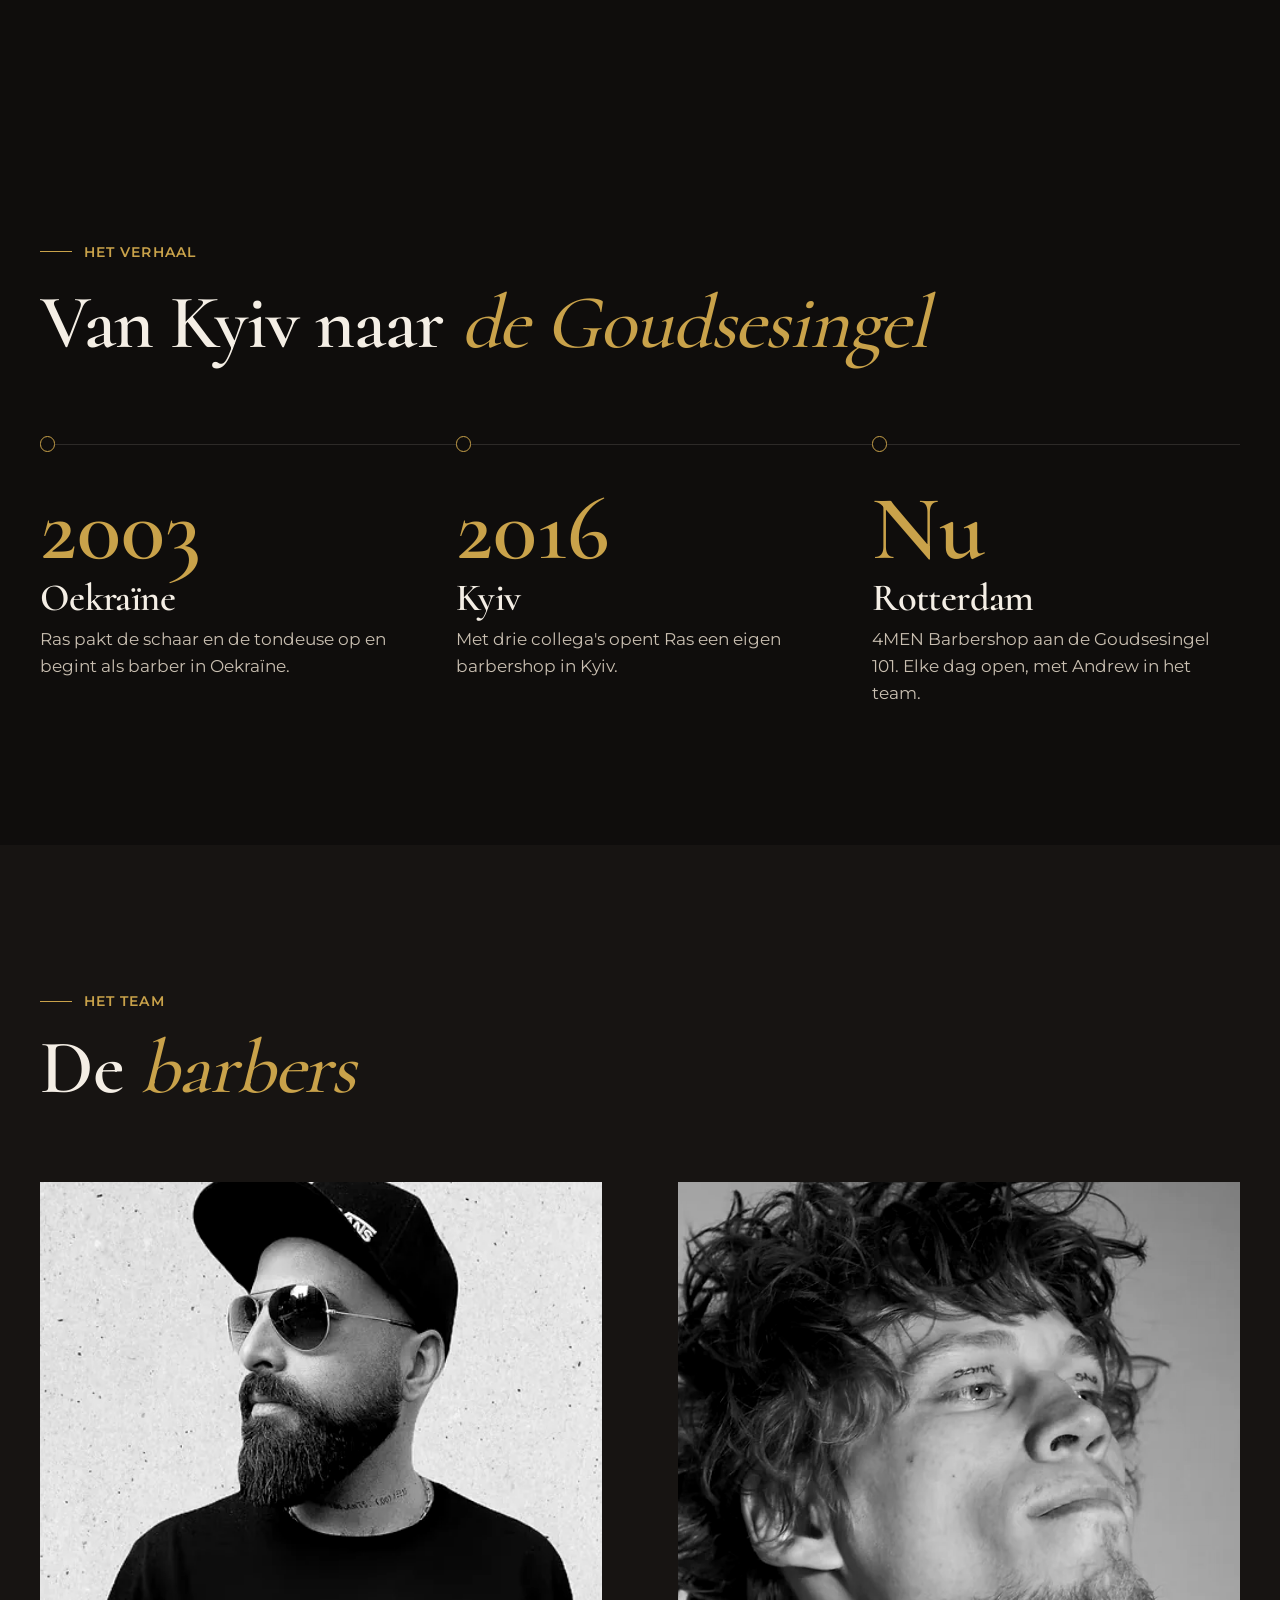
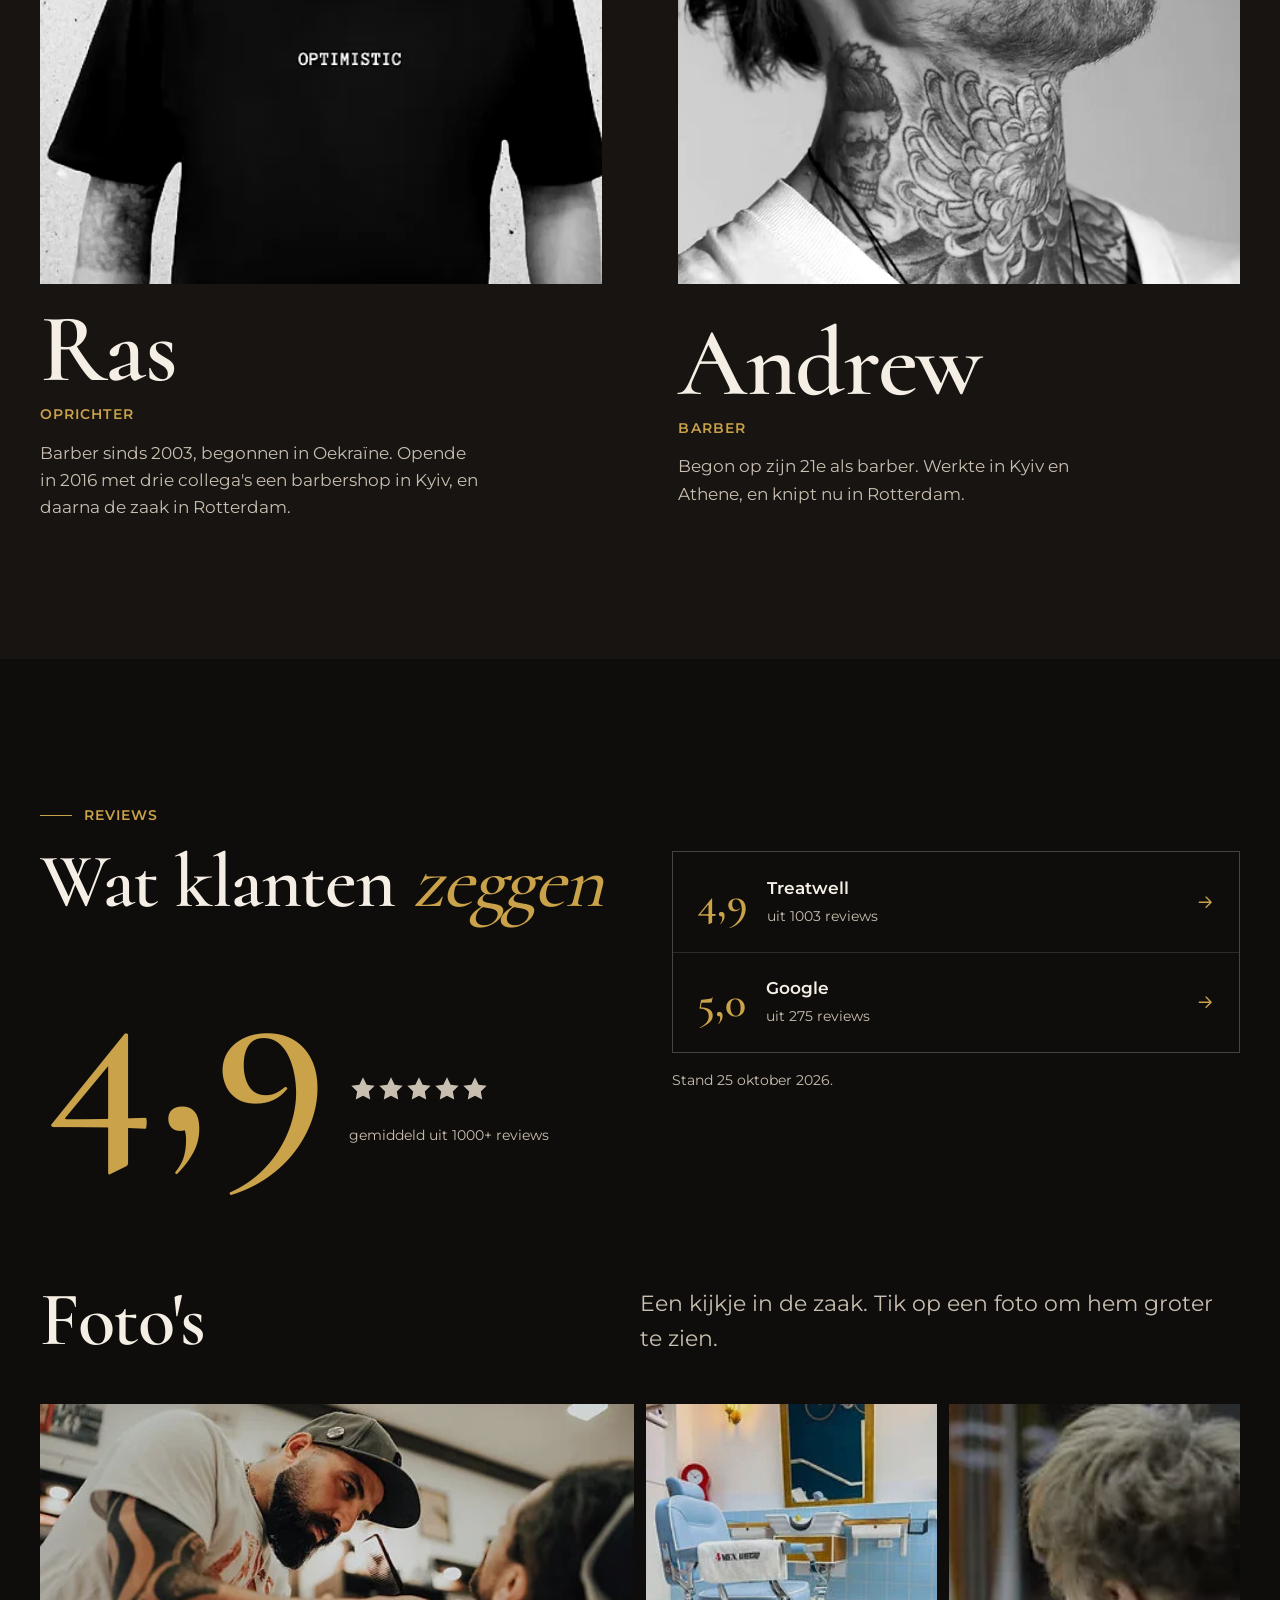
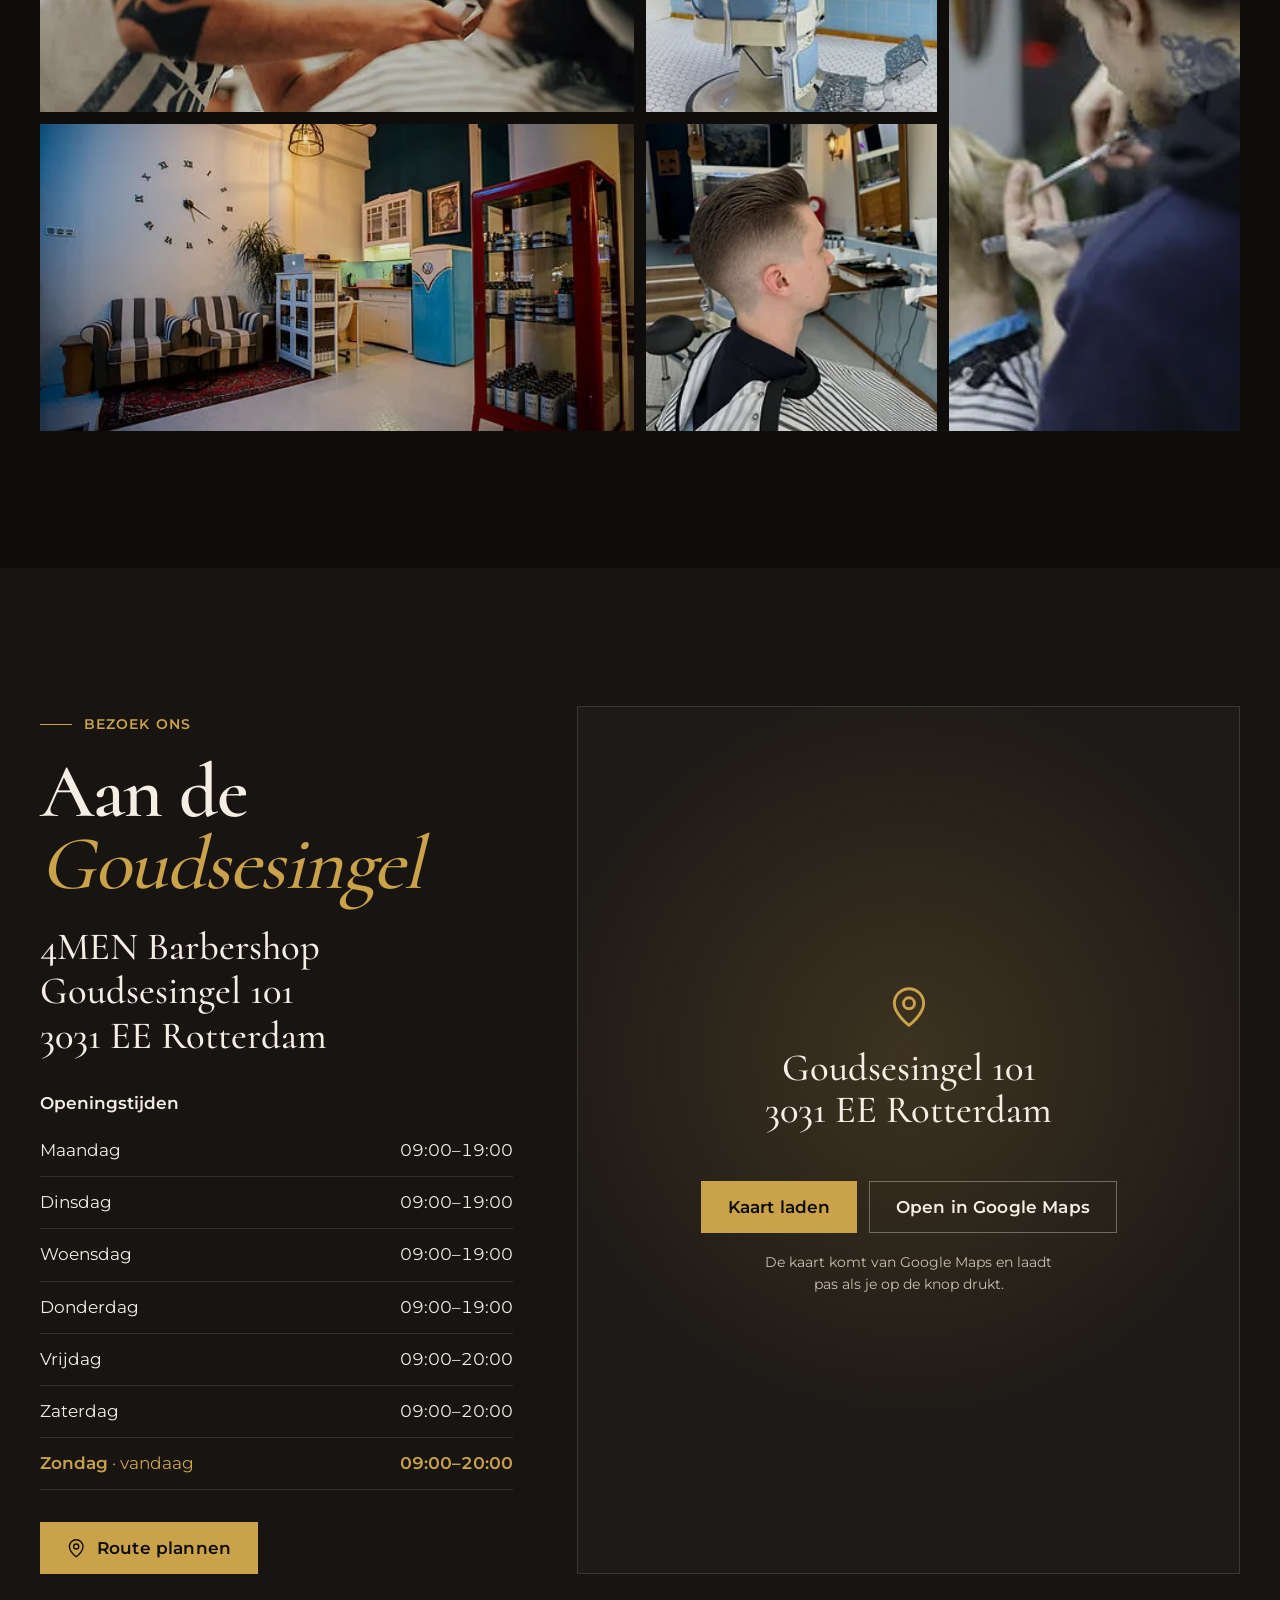
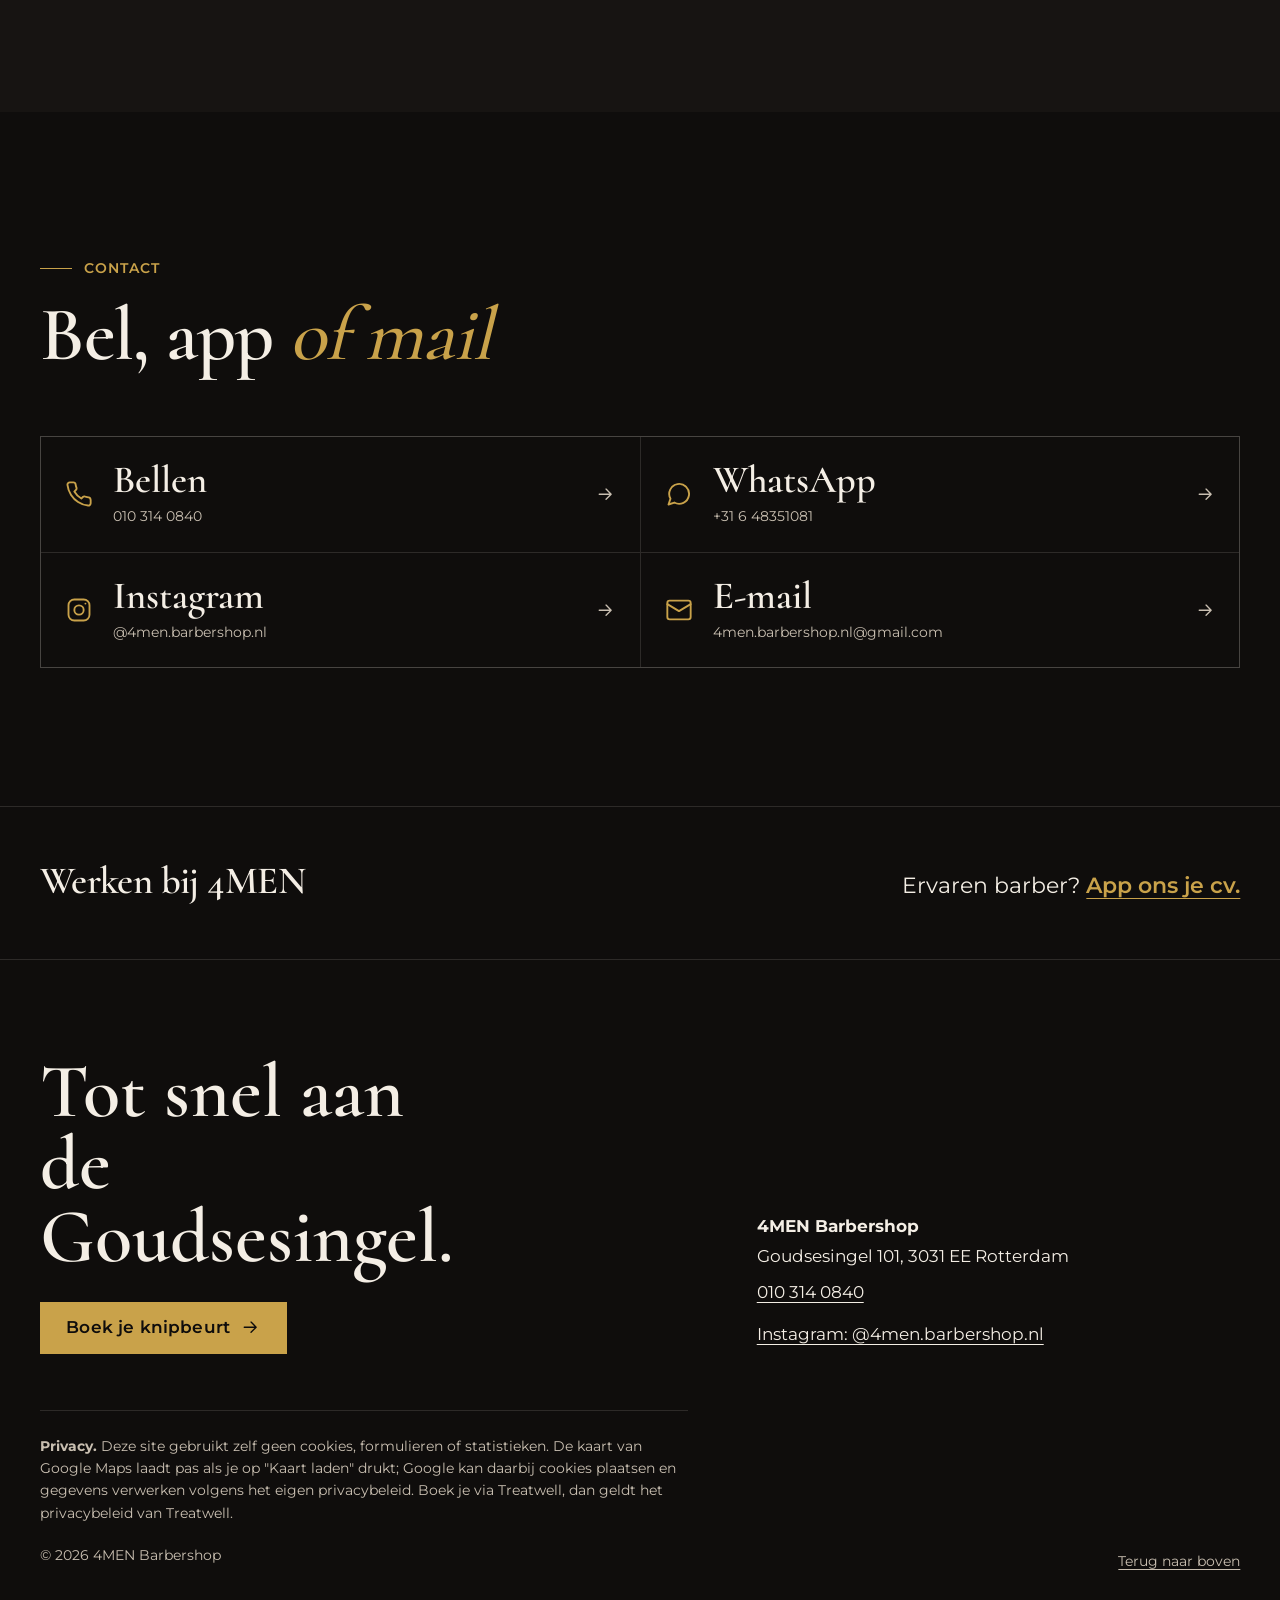
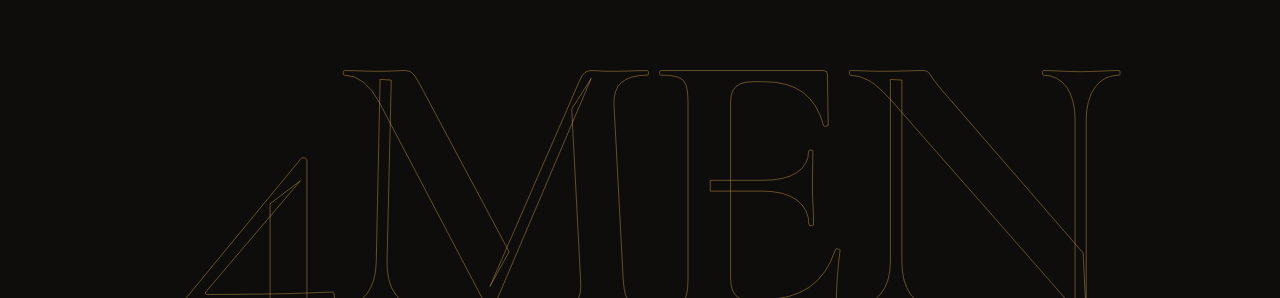
==== commit 1878d8a5: "Make product filters work without JavaScript; level the team portraits Some viewers (such as the iPa" ====
--- a/4men-barbershop/index.html
+++ b/4men-barbershop/index.html
@@ -182,7 +182,8 @@
   transition: background-color 300ms var(--ease), border-color 300ms var(--ease);
   border-bottom: 1px solid transparent;
 }
-.site-header.is-solid { background: rgb(15 13 12 / 0.94); border-bottom-color: var(--line); }
+.site-header, .js .site-header.is-solid { background: rgb(15 13 12 / 0.94); border-bottom-color: var(--line); }
+.js .site-header:not(.is-solid) { background: transparent; border-bottom-color: transparent; }
 .site-header .wrap { display: flex; align-items: center; justify-content: space-between; gap: 1rem; min-height: var(--header-h); }
 .logo { display: inline-flex; align-items: baseline; gap: 0.5rem; text-decoration: none; white-space: nowrap; }
 .logo b { font-family: var(--serif); font-size: 1.9rem; font-weight: 700; letter-spacing: 0.04em; }
@@ -282,11 +283,29 @@
 
 /* Products */
 .filters { display: flex; flex-wrap: wrap; gap: 0.5rem; margin-bottom: clamp(1.75rem, 3vw, 2.5rem); }
-.filters button { min-height: 2.75rem; padding: 0.55rem 1.1rem; border: 1px solid var(--line); background: transparent; cursor: pointer; font-size: var(--t-sm); font-weight: 600; transition: background-color 250ms var(--ease), color 250ms var(--ease), border-color 250ms var(--ease); }
-.filters button span { color: var(--fg-dim); font-weight: 500; margin-left: 0.25rem; }
-.filters button:hover { border-color: var(--accent); }
-.filters button[aria-pressed="true"] { background: var(--accent); border-color: var(--accent); color: var(--on-accent); }
-.filters button[aria-pressed="true"] span { color: var(--on-accent); }
+.pf { position: absolute; opacity: 0; pointer-events: none; width: 1px; height: 1px; }
+.filters label { display: inline-flex; align-items: center; min-height: 2.75rem; padding: 0.55rem 1.1rem; border: 1px solid var(--line); cursor: pointer; font-size: var(--t-sm); font-weight: 600; user-select: none; -webkit-tap-highlight-color: transparent; transition: background-color 250ms var(--ease), color 250ms var(--ease), border-color 250ms var(--ease); }
+.filters label span { color: var(--fg-dim); font-weight: 500; margin-left: 0.35rem; }
+.filters label:hover { border-color: var(--accent); }
+#pf-alle:checked ~ .filters label[for="pf-alle"] { background: var(--accent); border-color: var(--accent); color: var(--on-accent); }
+#pf-alle:checked ~ .filters label[for="pf-alle"] span { color: var(--on-accent); }
+#pf-alle:focus-visible ~ .filters label[for="pf-alle"] { outline: 2px solid var(--accent); outline-offset: 3px; }
+#pf-styling:checked ~ .filters label[for="pf-styling"] { background: var(--accent); border-color: var(--accent); color: var(--on-accent); }
+#pf-styling:checked ~ .filters label[for="pf-styling"] span { color: var(--on-accent); }
+#pf-styling:focus-visible ~ .filters label[for="pf-styling"] { outline: 2px solid var(--accent); outline-offset: 3px; }
+#pf-haar:checked ~ .filters label[for="pf-haar"] { background: var(--accent); border-color: var(--accent); color: var(--on-accent); }
+#pf-haar:checked ~ .filters label[for="pf-haar"] span { color: var(--on-accent); }
+#pf-haar:focus-visible ~ .filters label[for="pf-haar"] { outline: 2px solid var(--accent); outline-offset: 3px; }
+#pf-baard:checked ~ .filters label[for="pf-baard"] { background: var(--accent); border-color: var(--accent); color: var(--on-accent); }
+#pf-baard:checked ~ .filters label[for="pf-baard"] span { color: var(--on-accent); }
+#pf-baard:focus-visible ~ .filters label[for="pf-baard"] { outline: 2px solid var(--accent); outline-offset: 3px; }
+#pf-scheren:checked ~ .filters label[for="pf-scheren"] { background: var(--accent); border-color: var(--accent); color: var(--on-accent); }
+#pf-scheren:checked ~ .filters label[for="pf-scheren"] span { color: var(--on-accent); }
+#pf-scheren:focus-visible ~ .filters label[for="pf-scheren"] { outline: 2px solid var(--accent); outline-offset: 3px; }
+#pf-styling:checked ~ .product-grid .product:not([data-cat="styling"]) { display: none; }
+#pf-haar:checked ~ .product-grid .product:not([data-cat="haar"]) { display: none; }
+#pf-baard:checked ~ .product-grid .product:not([data-cat="baard"]) { display: none; }
+#pf-scheren:checked ~ .product-grid .product:not([data-cat="scheren"]) { display: none; }
 .product-grid { list-style: none; padding: 0; display: grid; grid-template-columns: repeat(2, minmax(0, 1fr)); gap: clamp(1.75rem, 3vw, 2.5rem) clamp(0.75rem, 2vw, 1.5rem); }
 .product { display: grid; align-content: start; gap: 0.4rem; animation: fade 500ms var(--ease-out) both; }
 .product-img { aspect-ratio: 4 / 5; max-width: 100%; overflow: hidden; background: #f9f5ea; margin-bottom: 0.75rem; }
@@ -307,9 +326,9 @@
 .product.is-featured .product-img { aspect-ratio: 8 / 7; }
 .product.is-featured .product-img img { object-fit: contain; }
 .product.is-featured h3 { font-size: var(--t-h3); }
-.product-grid.is-filtered .is-featured { grid-column: auto; grid-row: auto; }
-.product-grid.is-filtered .is-featured .product-img { aspect-ratio: 4 / 5; }
-.product-grid.is-filtered .is-featured .product-img img { object-fit: cover; }
+.pf:not(#pf-alle):checked ~ .product-grid .is-featured { grid-column: auto; grid-row: auto; }
+.pf:not(#pf-alle):checked ~ .product-grid .is-featured .product-img { aspect-ratio: 4 / 5; }
+.pf:not(#pf-alle):checked ~ .product-grid .is-featured .product-img img { object-fit: cover; }
 @media (min-width: 48rem) {
   .product-grid { grid-template-columns: repeat(3, minmax(0, 1fr)); }
   .product.is-featured { grid-row: span 2; }
@@ -348,7 +367,6 @@
 .member p:not(.role) { color: var(--fg-dim); margin-top: 0.9rem; max-width: 40ch; }
 @media (min-width: 48rem) {
   .team-grid { grid-template-columns: 1fr 1fr; }
-  .member:nth-child(2) { margin-top: clamp(4rem, 10vw, 9rem); }
 }
 
 /* Reviews */
@@ -376,9 +394,9 @@
   grid-template-areas: "trim trim" "chair cut" "fade cut" "lounge lounge";
 }
 .gallery li { overflow: hidden; background: var(--surface-2); }
-.gallery button { display: block; width: 100%; height: 100%; padding: 0; border: 0; background: none; cursor: zoom-in; position: relative; }
+.gallery a { display: block; width: 100%; height: 100%; padding: 0; border: 0; background: none; cursor: zoom-in; position: relative; }
 .gallery img { width: 100%; height: 100%; object-fit: cover; transition: transform 800ms var(--ease-out), filter 400ms var(--ease); filter: brightness(0.9); }
-.gallery button:hover img, .gallery button:focus-visible img { transform: scale(1.06); filter: brightness(1); }
+.gallery a:hover img, .gallery a:focus-visible img { transform: scale(1.06); filter: brightness(1); }
 .g-trim { grid-area: trim; } .g-chair { grid-area: chair; } .g-cut { grid-area: cut; }
 .g-fade { grid-area: fade; } .g-lounge { grid-area: lounge; }
 @media (min-width: 52rem) {
@@ -449,8 +467,8 @@
 
 /* Mobile booking bar */
 .mbar { position: fixed; inset: auto 0 0; z-index: 60; display: grid; grid-template-columns: 1.6fr 1fr 1fr; gap: 1px; background: var(--line);
-  padding-bottom: env(safe-area-inset-bottom, 0px); transform: translateY(110%); transition: transform 400ms var(--ease-out); }
-.mbar.is-on { transform: none; }
+  padding-bottom: env(safe-area-inset-bottom, 0px); transition: transform 400ms var(--ease-out); }
+.js .mbar:not(.is-on) { transform: translateY(110%); }
 .mbar a { display: flex; align-items: center; justify-content: center; gap: 0.5rem; min-height: 3.5rem; background: var(--ink-900); text-decoration: none; font-size: var(--t-sm); font-weight: 600; }
 .mbar a:first-child { background: var(--accent); color: var(--on-accent); }
 @media (min-width: 62rem) { .mbar { display: none; } }
@@ -604,12 +622,17 @@
         </div>
         <p class="lead">Haar- en baardproducten met het 4MEN-label, te koop in de zaak. Vraag je barber welk product bij jouw haar past.</p>
       </div>
+      <input class="pf" type="radio" name="productfilter" id="pf-alle" checked>
+      <input class="pf" type="radio" name="productfilter" id="pf-styling">
+      <input class="pf" type="radio" name="productfilter" id="pf-haar">
+      <input class="pf" type="radio" name="productfilter" id="pf-baard">
+      <input class="pf" type="radio" name="productfilter" id="pf-scheren">
       <div class="filters" role="group" aria-label="Filter producten">
-        <button type="button" aria-pressed="true" data-filter="alle">Alle <span>13</span></button>
-        <button type="button" aria-pressed="false" data-filter="styling">Styling <span>5</span></button>
-        <button type="button" aria-pressed="false" data-filter="haar">Haarverzorging <span>2</span></button>
-        <button type="button" aria-pressed="false" data-filter="baard">Baard <span>4</span></button>
-        <button type="button" aria-pressed="false" data-filter="scheren">Scheren <span>2</span></button>
+        <label for="pf-alle">Alle <span>13</span></label>
+        <label for="pf-styling">Styling <span>5</span></label>
+        <label for="pf-haar">Haarverzorging <span>2</span></label>
+        <label for="pf-baard">Baard <span>4</span></label>
+        <label for="pf-scheren">Scheren <span>2</span></label>
       </div>
       <ul class="product-grid" data-products>
           <li class="product is-featured" data-cat="styling">
@@ -794,11 +817,11 @@
         <p class="lead">Een kijkje in de zaak. Tik op een foto om hem groter te zien.</p>
       </div>
       <ul class="gallery" data-reveal>
-        <li class="g-trim"><button type="button" data-zoom><img src="img/foto-ras-baard.webp" width="506" height="337" loading="lazy" decoding="async" alt="Ras trimt met kam en tondeuse de baard van een klant bij 4MEN Barbershop"></button></li>
-        <li class="g-chair"><button type="button" data-zoom><img src="img/foto-stoel.webp" width="222" height="314" loading="lazy" decoding="async" alt="Klassieke lichtblauwe barberstoel voor een spiegel in 4MEN Barbershop"></button></li>
-        <li class="g-cut"><button type="button" data-zoom><img src="img/foto-andrew-knipt.webp" width="176" height="314" loading="lazy" decoding="async" alt="Andrew knipt het haar van een klant met schaar en kam"></button></li>
-        <li class="g-lounge"><button type="button" data-zoom><img src="img/foto-wachtruimte.webp" width="506" height="350" loading="lazy" decoding="async" alt="Wachtruimte met gestreepte fauteuils, een grote wandklok en een rode vitrinekast"></button></li>
-        <li class="g-fade"><button type="button" data-zoom><img src="img/foto-fade.webp" width="235" height="314" loading="lazy" decoding="async" alt="Fade-kapsel met strakke overgang bij 4MEN Barbershop in Rotterdam"></button></li>
+        <li class="g-trim"><a href="img/foto-ras-baard.webp" data-zoom><img src="img/foto-ras-baard.webp" width="506" height="337" loading="lazy" decoding="async" alt="Ras trimt met kam en tondeuse de baard van een klant bij 4MEN Barbershop"></a></li>
+        <li class="g-chair"><a href="img/foto-stoel.webp" data-zoom><img src="img/foto-stoel.webp" width="222" height="314" loading="lazy" decoding="async" alt="Klassieke lichtblauwe barberstoel voor een spiegel in 4MEN Barbershop"></a></li>
+        <li class="g-cut"><a href="img/foto-andrew-knipt.webp" data-zoom><img src="img/foto-andrew-knipt.webp" width="176" height="314" loading="lazy" decoding="async" alt="Andrew knipt het haar van een klant met schaar en kam"></a></li>
+        <li class="g-lounge"><a href="img/foto-wachtruimte.webp" data-zoom><img src="img/foto-wachtruimte.webp" width="506" height="350" loading="lazy" decoding="async" alt="Wachtruimte met gestreepte fauteuils, een grote wandklok en een rode vitrinekast"></a></li>
+        <li class="g-fade"><a href="img/foto-fade.webp" data-zoom><img src="img/foto-fade.webp" width="235" height="314" loading="lazy" decoding="async" alt="Fade-kapsel met strakke overgang bij 4MEN Barbershop in Rotterdam"></a></li>
       </ul>
     </div>
     <dialog class="lightbox" data-lightbox aria-label="Foto vergroot">
@@ -948,21 +971,12 @@
     a.addEventListener("focus", show);
   });
 
-  // Product filter
-  $$("[data-filter]").forEach(function (b) {
-    b.addEventListener("click", function () {
-      var f = b.dataset.filter;
-      $$("[data-filter]").forEach(function (o) { o.setAttribute("aria-pressed", o === b ? "true" : "false"); });
-      $$(".product").forEach(function (p) { p.hidden = f !== "alle" && p.dataset.cat !== f; });
-      $("[data-products]").classList.toggle("is-filtered", f !== "alle");
-    });
-  });
-
   // Lightbox
   var box = $("[data-lightbox]");
   if (box && typeof box.showModal === "function") {
     $$("[data-zoom]").forEach(function (b) {
-      b.addEventListener("click", function () {
+      b.addEventListener("click", function (e) {
+        e.preventDefault();
         var img = b.querySelector("img");
         $("[data-lightbox-img]").src = img.src;
         $("[data-lightbox-img]").alt = img.alt;
